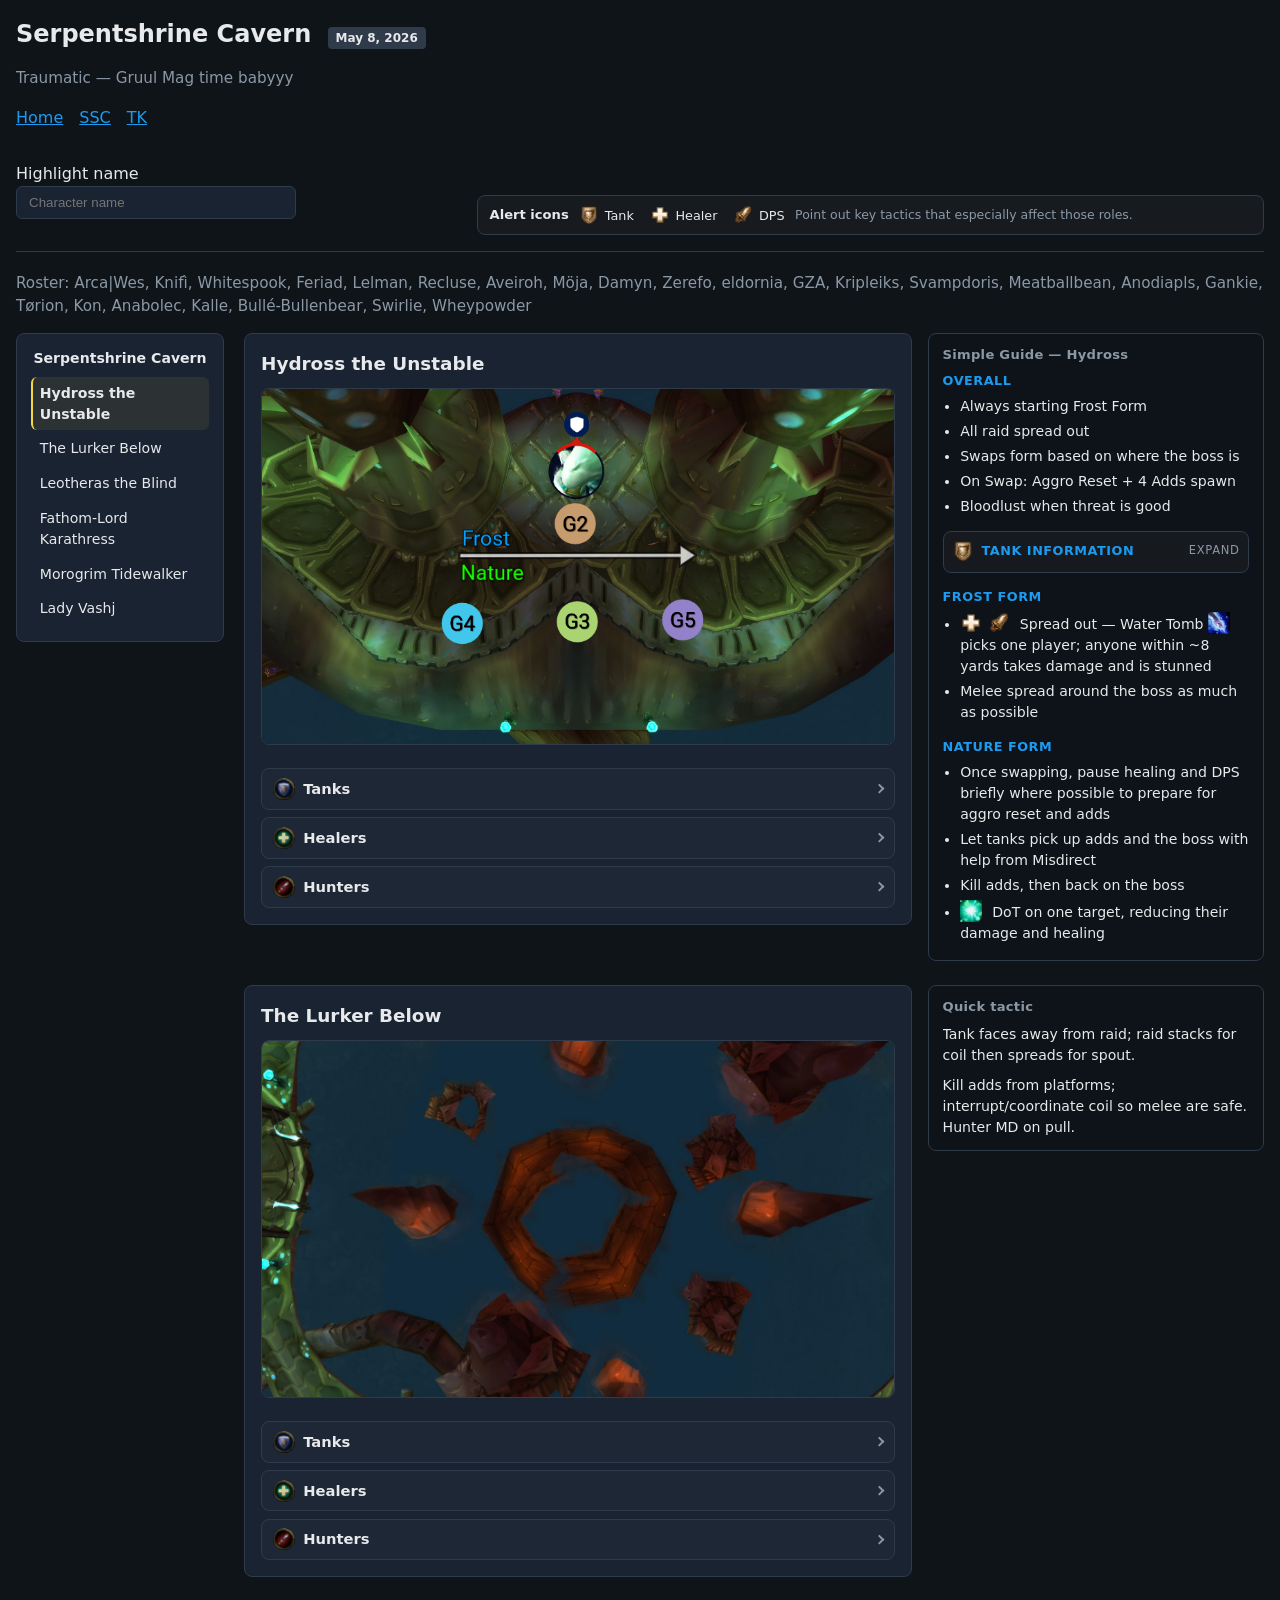
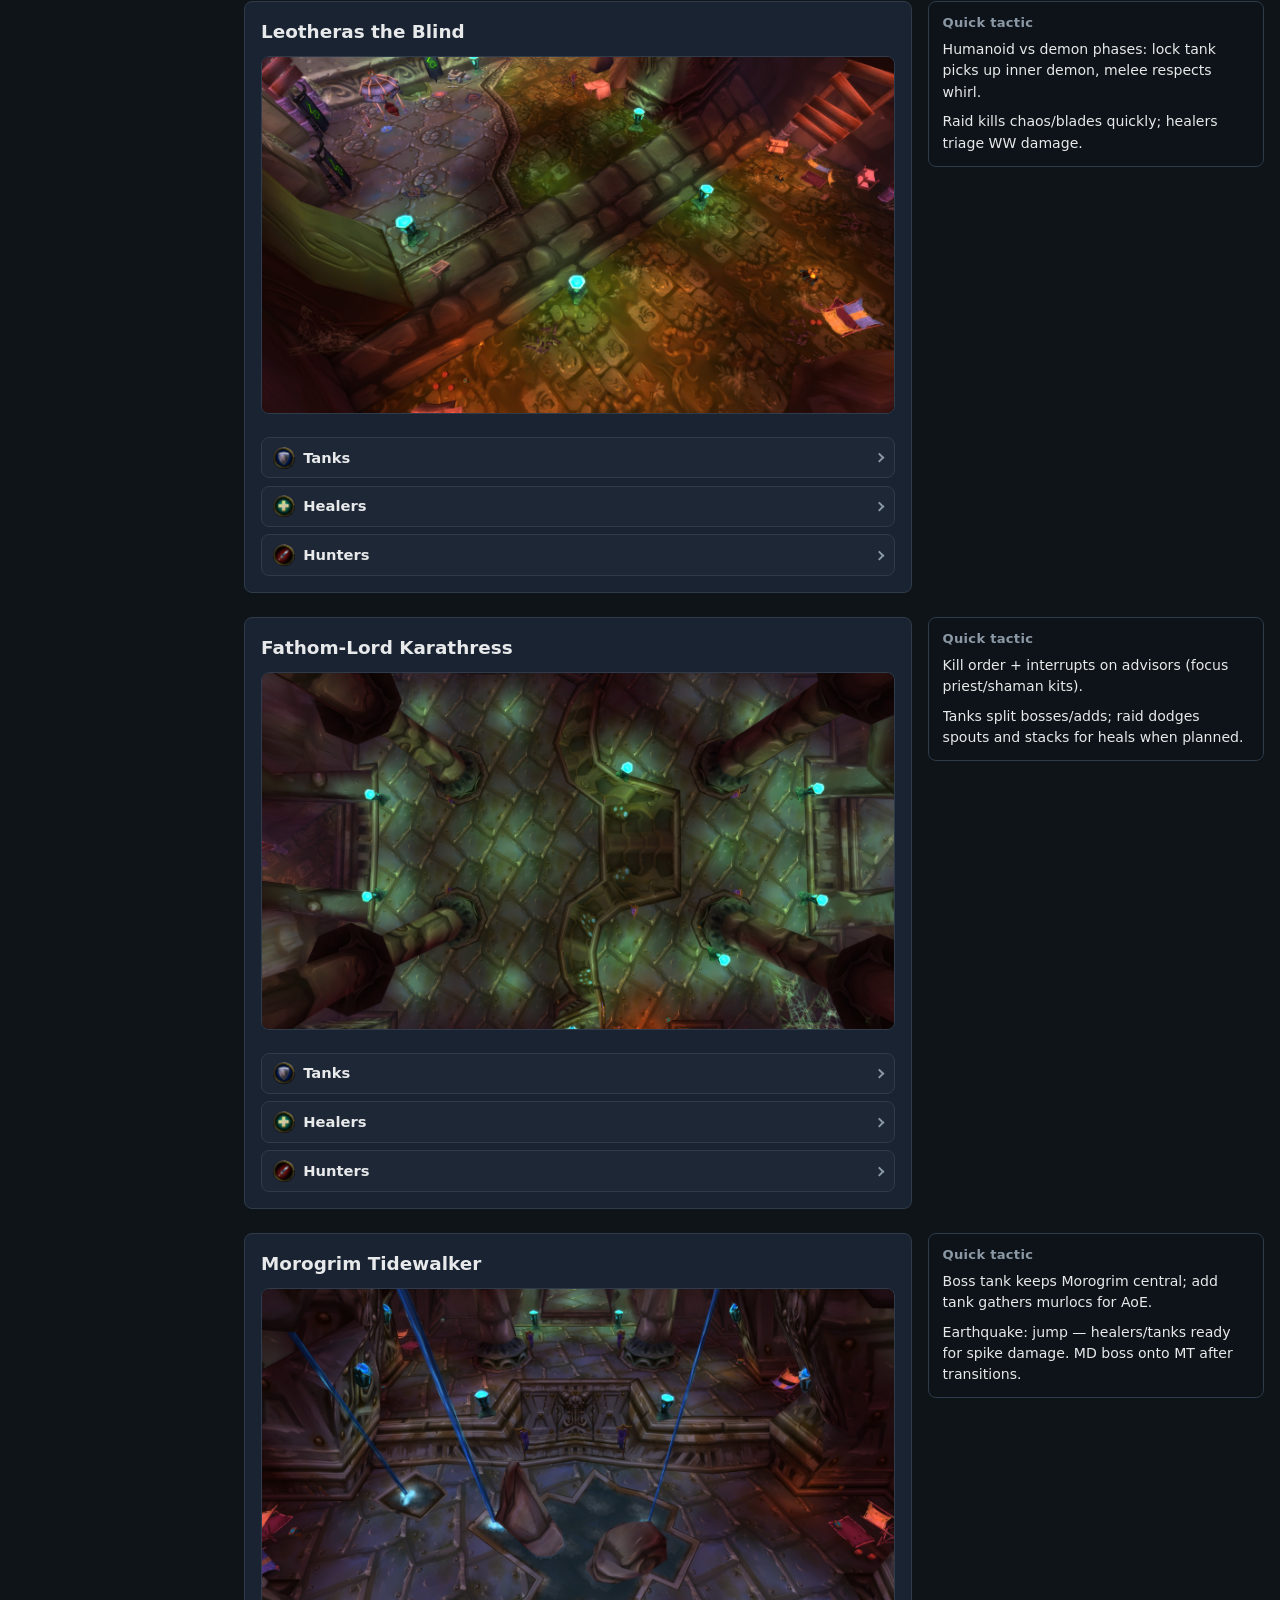
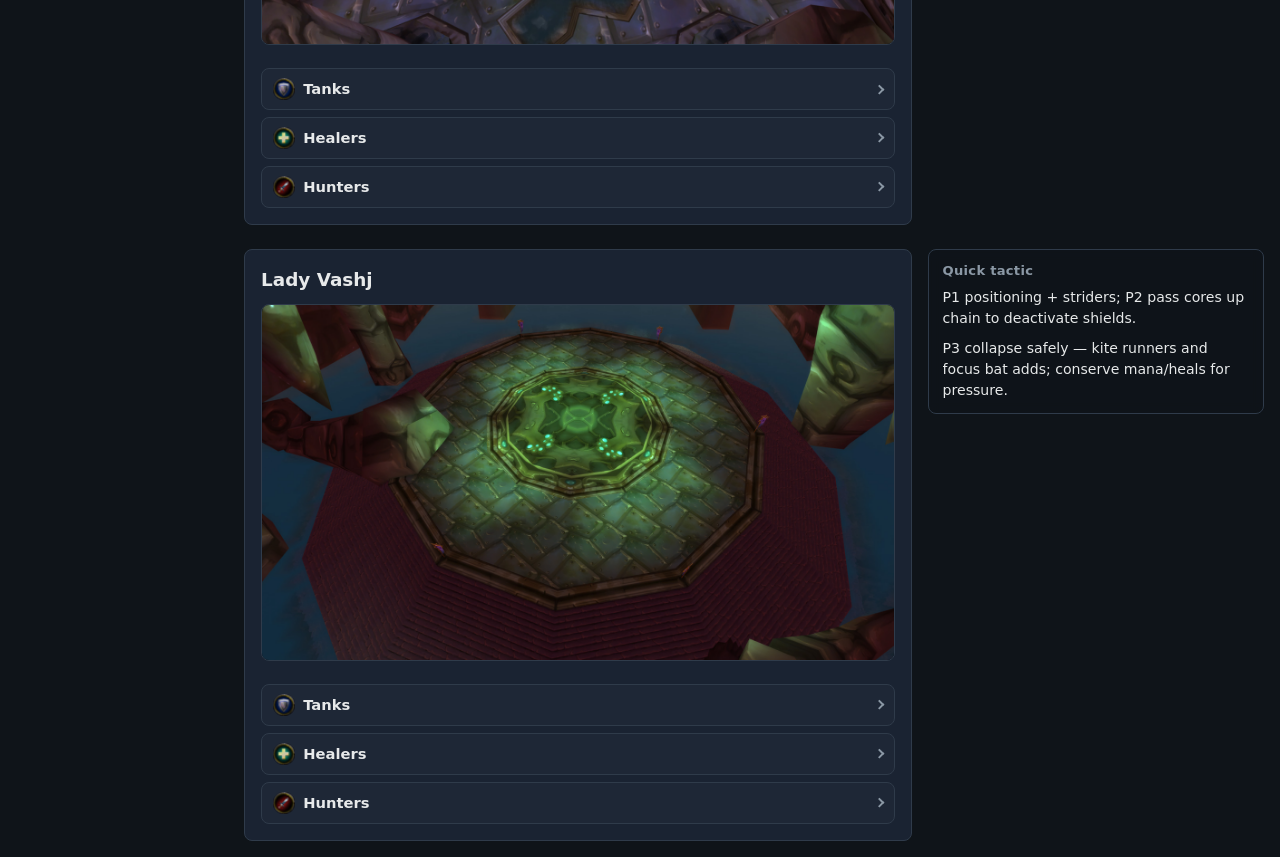
==== docs/ssc/index.html @ 7df608e3 "publish raid snapshot 2026-05-10" ====
<!DOCTYPE html>
<html lang="en">
<head>
  <meta charset="utf-8"/>
  <meta name="viewport" content="width=device-width, initial-scale=1"/>
  <title>Serpentshrine Cavern — Traumatic</title>
  <link rel="stylesheet" href="../assets/style.css"/>
</head>
<body>
  <header>
    <h1>Serpentshrine Cavern <span class="badge">May 8, 2026</span></h1>
    <p class="sub">Traumatic — Gruul Mag time babyyy</p>
    <nav>
      <a href="../index.html">Home</a>
      <a href="../ssc/">SSC</a>
      <a href="../tk/">TK</a>
    </nav>
    <div class="header-tools">
      <div class="find">
        <label for="find">Highlight name</label><br/>
        <input id="find" type="search" placeholder="Character name" autocomplete="off"/>
      </div>
      <div class="alert-key-inline"><div class="alert-key" role="note" aria-label="Alert icon legend"><span class="alert-key-title">Alert icons</span><span class="alert-key-items"><span class="alert-key-item"><img class="alert-key-ico" src="../assets/wow-icons/alert-tank.webp" alt="" width="20" height="20" loading="lazy"/><span class="alert-key-label">Tank</span></span><span class="alert-key-item"><img class="alert-key-ico" src="../assets/wow-icons/alert-healer.webp" alt="" width="20" height="20" loading="lazy"/><span class="alert-key-label">Healer</span></span><span class="alert-key-item"><img class="alert-key-ico" src="../assets/wow-icons/alert-dps.webp" alt="" width="20" height="20" loading="lazy"/><span class="alert-key-label">DPS</span></span></span><span class="alert-key-desc">Point out key tactics that especially affect those roles.</span></div></div>
    </div>
  </header>
  <p class="sub">Roster: Arca|Wes, Knifì, Whitespook, Feriad, Lelman, Recluse, Aveiroh, Möja, Damyn, Zerefo, eldornia, GZA, Kripleiks, Svampdoris, Meatballbean, Anodiapls, Gankie, Tørion, Kon, Anabolec, Kalle, Bullé-Bullenbear, Swirlie, Wheypowder</p>
  <div class="raid-shell">
    <nav class="toc" aria-label="Serpentshrine Cavern">
      <div class="toc-title">Serpentshrine Cavern</div>
      <ol><li><a href="#hydross">Hydross the Unstable</a></li><li><a href="#lurker">The Lurker Below</a></li><li><a href="#leotheras">Leotheras the Blind</a></li><li><a href="#fathom">Fathom-Lord Karathress</a></li><li><a href="#tidewalker">Morogrim Tidewalker</a></li><li><a href="#vashj">Lady Vashj</a></li></ol>
    </nav>
    <div class="boss-stack"><div class="boss-layout boss-anchor" id="hydross" tabindex="-1"><section class="boss boss-main" aria-labelledby="hydross-title"><h2 id="hydross-title">Hydross the Unstable</h2><div class="boss-img-wrap"><img class="boss-img" src="../assets/boss-images/ssc/hydross.png" alt="Hydross the Unstable map"/></div><div class="boss-assign"><details class="acc-item"><summary><span class="acc-ico"><img class="acc-role-img" src="../assets/wow-icons/Icon-class-role-tank-42x42.webp" alt="" width="22" height="22" loading="lazy"/></span><span class="acc-title">Tanks</span><span class="acc-chevron" aria-hidden="true"></span></summary><div class="acc-body"><table class="assign"><thead><tr><th>Role</th><th>Type</th><th>Assigned</th></tr></thead><tbody><tr data-name="Bullé-Bullenbear"><td>Main tank — Frost</td><td class="kind">tank</td><td>Bullé-Bullenbear</td></tr><tr data-name="Tørion"><td>Offtank — Nature</td><td class="kind">tank</td><td>Tørion</td></tr></tbody></table></div></details><details class="acc-item"><summary><span class="acc-ico"><img class="acc-role-img" src="../assets/wow-icons/Icon-class-role-healer-42x42.webp" alt="" width="22" height="22" loading="lazy"/></span><span class="acc-title">Healers</span><span class="acc-chevron" aria-hidden="true"></span></summary><div class="acc-body"><table class="assign"><thead><tr><th>Role</th><th>Type</th><th>Assigned</th></tr></thead><tbody><tr data-name="Svampdoris"><td>Raid heal 1</td><td class="kind">heal_raid</td><td>Svampdoris</td></tr><tr data-name="Whitespook"><td>Raid heal 2</td><td class="kind">heal_raid</td><td>Whitespook</td></tr><tr data-name="Knifì"><td>Tank heals — follow active tank (frost ↔ nature)</td><td class="kind">heal_tank</td><td>Knifì</td></tr></tbody></table></div></details><details class="acc-item"><summary><span class="acc-ico"><img class="acc-role-img" src="../assets/wow-icons/Icon-class-role-dealer-42x42.webp" alt="" width="22" height="22" loading="lazy"/></span><span class="acc-title">Hunters</span><span class="acc-chevron" aria-hidden="true"></span></summary><div class="acc-body"><table class="assign"><thead><tr><th>Role</th><th>Type</th><th>Assigned</th></tr></thead><tbody><tr data-name="Aveiroh"><td>Misdirect — Frost pull</td><td class="kind">misdirect</td><td>Aveiroh</td></tr><tr data-name="Wheypowder"><td>Misdirect — Nature transition</td><td class="kind">misdirect</td><td>Wheypowder</td></tr></tbody></table></div></details></div></section><aside class="tactic-card tactic-rail" aria-label="Simple Guide — Hydross"><h3 class="tactic-h">Simple Guide — Hydross</h3><div class="tactic-body"><div class="tactic-section"><h4 class="tactic-sub">Overall</h4><ul class="tactic-list"><li>Always starting Frost Form</li><li>All raid spread out</li><li>Swaps form based on where the boss is</li><li>On Swap: Aggro Reset + 4 Adds spawn</li><li>Bloodlust when threat is good</li></ul></div><details class="tactic-section tactic-details"><summary class="tactic-details-sum"><span class="tactic-details-sum-main"><img class="tactic-details-ico" src="../assets/wow-icons/alert-tank.webp" alt="" width="22" height="22" loading="lazy"/><span class="tactic-sub">Tank Information</span></span><span class="tactic-details-hint" aria-hidden="true">Expand</span></summary><div class="tactic-details-body"><ul class="tactic-list"><li>Each form puts a stacking debuff on you — <img class="tactic-inline-ico" src="../assets/wow-icons/Mark-of-Hydross.jpg" alt="" width="22" height="22" loading="lazy"/> Frost: Mark of Hydross, and <img class="tactic-inline-ico" src="../assets/wow-icons/Mark-of-Corruption.jpg" alt="" width="22" height="22" loading="lazy"/> Nature: Mark of Corruption</li><li>It stacks 5 times for 10%, 25%, 50%, 100% and 250% more damage taken from that element while you're attuned to it</li><li>Move the boss when damage is too high to force the swap</li></ul></div></details><div class="tactic-section"><h4 class="tactic-sub">Frost Form</h4><ul class="tactic-list"><li><img class="tactic-inline-ico" src="../assets/wow-icons/alert-healer.webp" alt="" width="22" height="22" loading="lazy"/><img class="tactic-inline-ico" src="../assets/wow-icons/alert-dps.webp" alt="" width="22" height="22" loading="lazy"/> Spread out — Water Tomb <img class="tactic-inline-ico" src="../assets/wow-icons/Water-Tomb.jpg" alt="" width="22" height="22" loading="lazy"/> picks one player; anyone within ~8 yards takes damage and is stunned</li><li>Melee spread around the boss as much as possible</li></ul></div><div class="tactic-section"><h4 class="tactic-sub">Nature Form</h4><ul class="tactic-list"><li>Once swapping, pause healing and DPS briefly where possible to prepare for aggro reset and adds</li><li>Let tanks pick up adds and the boss with help from Misdirect</li><li>Kill adds, then back on the boss</li><li><img class="tactic-inline-ico" src="../assets/wow-icons/Vile-Sludge.jpg" alt="" width="22" height="22" loading="lazy"/> DoT on one target, reducing their damage and healing</li></ul></div></div></aside></div><div class="boss-layout boss-anchor" id="lurker" tabindex="-1"><section class="boss boss-main" aria-labelledby="lurker-title"><h2 id="lurker-title">The Lurker Below</h2><div class="boss-img-wrap"><img class="boss-img" src="../assets/boss-images/ssc/lurker.png" alt="The Lurker Below map"/></div><div class="boss-assign"><details class="acc-item"><summary><span class="acc-ico"><img class="acc-role-img" src="../assets/wow-icons/Icon-class-role-tank-42x42.webp" alt="" width="22" height="22" loading="lazy"/></span><span class="acc-title">Tanks</span><span class="acc-chevron" aria-hidden="true"></span></summary><div class="acc-body"><table class="assign"><thead><tr><th>Role</th><th>Type</th><th>Assigned</th></tr></thead><tbody><tr data-name="Meatballbean"><td>Main tank — Lurker</td><td class="kind">tank</td><td>Meatballbean</td></tr></tbody></table></div></details><details class="acc-item"><summary><span class="acc-ico"><img class="acc-role-img" src="../assets/wow-icons/Icon-class-role-healer-42x42.webp" alt="" width="22" height="22" loading="lazy"/></span><span class="acc-title">Healers</span><span class="acc-chevron" aria-hidden="true"></span></summary><div class="acc-body"><table class="assign"><thead><tr><th>Role</th><th>Type</th><th>Assigned</th></tr></thead><tbody><tr data-name="Svampdoris"><td>Raid heal 1</td><td class="kind">heal_raid</td><td>Svampdoris</td></tr><tr data-name="Whitespook"><td>Raid heal 2</td><td class="kind">heal_raid</td><td>Whitespook</td></tr><tr data-name="Knifì"><td>Tank heal</td><td class="kind">heal_tank</td><td>Knifì</td></tr></tbody></table></div></details><details class="acc-item"><summary><span class="acc-ico"><img class="acc-role-img" src="../assets/wow-icons/Icon-class-role-dealer-42x42.webp" alt="" width="22" height="22" loading="lazy"/></span><span class="acc-title">Hunters</span><span class="acc-chevron" aria-hidden="true"></span></summary><div class="acc-body"><table class="assign"><thead><tr><th>Role</th><th>Type</th><th>Assigned</th></tr></thead><tbody><tr data-name="Aveiroh"><td>Misdirect to MT (pull)</td><td class="kind">misdirect</td><td>Aveiroh</td></tr></tbody></table></div></details></div></section><aside class="tactic-card tactic-rail" aria-label="Tactics"><h3 class="tactic-h">Quick tactic</h3><div class="tactic-body"><p>Tank faces away from raid; raid stacks for coil then spreads for spout.</p><p>Kill adds from platforms; interrupt/coordinate coil so melee are safe. Hunter MD on pull.</p></div></aside></div><div class="boss-layout boss-anchor" id="leotheras" tabindex="-1"><section class="boss boss-main" aria-labelledby="leotheras-title"><h2 id="leotheras-title">Leotheras the Blind</h2><div class="boss-img-wrap"><img class="boss-img" src="../assets/boss-images/ssc/leotheras.png" alt="Leotheras the Blind map"/></div><div class="boss-assign"><details class="acc-item"><summary><span class="acc-ico"><img class="acc-role-img" src="../assets/wow-icons/Icon-class-role-tank-42x42.webp" alt="" width="22" height="22" loading="lazy"/></span><span class="acc-title">Tanks</span><span class="acc-chevron" aria-hidden="true"></span></summary><div class="acc-body"><table class="assign"><thead><tr><th>Role</th><th>Type</th><th>Assigned</th></tr></thead><tbody><tr data-name="Tørion"><td>Humanoid tank</td><td class="kind">tank</td><td>Tørion</td></tr><tr data-name="Bullé-Bullenbear"><td>Demon / lock tank</td><td class="kind">tank</td><td>Bullé-Bullenbear</td></tr></tbody></table></div></details><details class="acc-item"><summary><span class="acc-ico"><img class="acc-role-img" src="../assets/wow-icons/Icon-class-role-healer-42x42.webp" alt="" width="22" height="22" loading="lazy"/></span><span class="acc-title">Healers</span><span class="acc-chevron" aria-hidden="true"></span></summary><div class="acc-body"><table class="assign"><thead><tr><th>Role</th><th>Type</th><th>Assigned</th></tr></thead><tbody><tr data-name="Svampdoris"><td>Raid heal 1</td><td class="kind">heal_raid</td><td>Svampdoris</td></tr><tr data-name="Whitespook"><td>Raid heal 2</td><td class="kind">heal_raid</td><td>Whitespook</td></tr><tr data-name="Möja"><td>Tank heal — humanoid</td><td class="kind">heal_tank</td><td>Möja</td></tr><tr data-name="Kon"><td>Tank heal — demon</td><td class="kind">heal_tank</td><td>Kon</td></tr></tbody></table></div></details><details class="acc-item"><summary><span class="acc-ico"><img class="acc-role-img" src="../assets/wow-icons/Icon-class-role-dealer-42x42.webp" alt="" width="22" height="22" loading="lazy"/></span><span class="acc-title">Hunters</span><span class="acc-chevron" aria-hidden="true"></span></summary><div class="acc-body"><table class="assign"><thead><tr><th>Role</th><th>Type</th><th>Assigned</th></tr></thead><tbody><tr data-name="Aveiroh"><td>Misdirect</td><td class="kind">misdirect</td><td>Aveiroh</td></tr></tbody></table></div></details></div></section><aside class="tactic-card tactic-rail" aria-label="Tactics"><h3 class="tactic-h">Quick tactic</h3><div class="tactic-body"><p>Humanoid vs demon phases: lock tank picks up inner demon, melee respects whirl.</p><p>Raid kills chaos/blades quickly; healers triage WW damage.</p></div></aside></div><div class="boss-layout boss-anchor" id="fathom" tabindex="-1"><section class="boss boss-main" aria-labelledby="fathom-title"><h2 id="fathom-title">Fathom-Lord Karathress</h2><div class="boss-img-wrap"><img class="boss-img" src="../assets/boss-images/ssc/fathom.png" alt="Fathom-Lord Karathress map"/></div><div class="boss-assign"><details class="acc-item"><summary><span class="acc-ico"><img class="acc-role-img" src="../assets/wow-icons/Icon-class-role-tank-42x42.webp" alt="" width="22" height="22" loading="lazy"/></span><span class="acc-title">Tanks</span><span class="acc-chevron" aria-hidden="true"></span></summary><div class="acc-body"><table class="assign"><thead><tr><th>Role</th><th>Type</th><th>Assigned</th></tr></thead><tbody><tr data-name="Bullé-Bullenbear"><td>Tank — Karathress</td><td class="kind">tank</td><td>Bullé-Bullenbear</td></tr><tr data-name="Tørion"><td>Tank — Sharkiss</td><td class="kind">tank</td><td>Tørion</td></tr><tr data-name="Tørion"><td>Tank — Tidalvess / Caribdis</td><td class="kind">tank</td><td>Tørion</td></tr></tbody></table></div></details><details class="acc-item"><summary><span class="acc-ico"><img class="acc-role-img" src="../assets/wow-icons/Icon-class-role-healer-42x42.webp" alt="" width="22" height="22" loading="lazy"/></span><span class="acc-title">Healers</span><span class="acc-chevron" aria-hidden="true"></span></summary><div class="acc-body"><table class="assign"><thead><tr><th>Role</th><th>Type</th><th>Assigned</th></tr></thead><tbody><tr data-name="Svampdoris"><td>Raid heal 1</td><td class="kind">heal_raid</td><td>Svampdoris</td></tr><tr data-name="Whitespook"><td>Raid heal 2</td><td class="kind">heal_raid</td><td>Whitespook</td></tr><tr data-name="Svampdoris"><td>Tank heal team</td><td class="kind">heal_tank</td><td>Svampdoris</td></tr></tbody></table></div></details><details class="acc-item"><summary><span class="acc-ico"><img class="acc-role-img" src="../assets/wow-icons/Icon-class-role-dealer-42x42.webp" alt="" width="22" height="22" loading="lazy"/></span><span class="acc-title">Hunters</span><span class="acc-chevron" aria-hidden="true"></span></summary><div class="acc-body"><table class="assign"><thead><tr><th>Role</th><th>Type</th><th>Assigned</th></tr></thead><tbody><tr data-name="Aveiroh"><td>Misdirect (opening)</td><td class="kind">misdirect</td><td>Aveiroh</td></tr></tbody></table></div></details></div></section><aside class="tactic-card tactic-rail" aria-label="Tactics"><h3 class="tactic-h">Quick tactic</h3><div class="tactic-body"><p>Kill order + interrupts on advisors (focus priest/shaman kits).</p><p>Tanks split bosses/adds; raid dodges spouts and stacks for heals when planned.</p></div></aside></div><div class="boss-layout boss-anchor" id="tidewalker" tabindex="-1"><section class="boss boss-main" aria-labelledby="tidewalker-title"><h2 id="tidewalker-title">Morogrim Tidewalker</h2><div class="boss-img-wrap"><img class="boss-img" src="../assets/boss-images/ssc/tidewalker.png" alt="Morogrim Tidewalker map"/></div><div class="boss-assign"><details class="acc-item"><summary><span class="acc-ico"><img class="acc-role-img" src="../assets/wow-icons/Icon-class-role-tank-42x42.webp" alt="" width="22" height="22" loading="lazy"/></span><span class="acc-title">Tanks</span><span class="acc-chevron" aria-hidden="true"></span></summary><div class="acc-body"><table class="assign"><thead><tr><th>Role</th><th>Type</th><th>Assigned</th></tr></thead><tbody><tr data-name="Bullé-Bullenbear"><td>Main tank — boss</td><td class="kind">tank</td><td>Bullé-Bullenbear</td></tr><tr data-name="Tørion"><td>Murloc / add tank</td><td class="kind">tank</td><td>Tørion</td></tr></tbody></table></div></details><details class="acc-item"><summary><span class="acc-ico"><img class="acc-role-img" src="../assets/wow-icons/Icon-class-role-healer-42x42.webp" alt="" width="22" height="22" loading="lazy"/></span><span class="acc-title">Healers</span><span class="acc-chevron" aria-hidden="true"></span></summary><div class="acc-body"><table class="assign"><thead><tr><th>Role</th><th>Type</th><th>Assigned</th></tr></thead><tbody><tr data-name="Svampdoris"><td>Raid heal 1</td><td class="kind">heal_raid</td><td>Svampdoris</td></tr><tr data-name="Whitespook"><td>Raid heal 2</td><td class="kind">heal_raid</td><td>Whitespook</td></tr><tr data-name="Möja"><td>Tank heal — MT</td><td class="kind">heal_tank</td><td>Möja</td></tr><tr data-name="Kon"><td>Tank heal — OT</td><td class="kind">heal_tank</td><td>Kon</td></tr></tbody></table></div></details><details class="acc-item"><summary><span class="acc-ico"><img class="acc-role-img" src="../assets/wow-icons/Icon-class-role-dealer-42x42.webp" alt="" width="22" height="22" loading="lazy"/></span><span class="acc-title">Hunters</span><span class="acc-chevron" aria-hidden="true"></span></summary><div class="acc-body"><table class="assign"><thead><tr><th>Role</th><th>Type</th><th>Assigned</th></tr></thead><tbody><tr data-name="Aveiroh"><td>Misdirect to MT</td><td class="kind">misdirect</td><td>Aveiroh</td></tr></tbody></table></div></details></div></section><aside class="tactic-card tactic-rail" aria-label="Tactics"><h3 class="tactic-h">Quick tactic</h3><div class="tactic-body"><p>Boss tank keeps Morogrim central; add tank gathers murlocs for AoE.</p><p>Earthquake: jump — healers/tanks ready for spike damage. MD boss onto MT after transitions.</p></div></aside></div><div class="boss-layout boss-anchor" id="vashj" tabindex="-1"><section class="boss boss-main" aria-labelledby="vashj-title"><h2 id="vashj-title">Lady Vashj</h2><div class="boss-img-wrap"><img class="boss-img" src="../assets/boss-images/ssc/vashj.png" alt="Lady Vashj map"/></div><div class="boss-assign"><details class="acc-item"><summary><span class="acc-ico"><img class="acc-role-img" src="../assets/wow-icons/Icon-class-role-tank-42x42.webp" alt="" width="22" height="22" loading="lazy"/></span><span class="acc-title">Tanks</span><span class="acc-chevron" aria-hidden="true"></span></summary><div class="acc-body"><table class="assign"><thead><tr><th>Role</th><th>Type</th><th>Assigned</th></tr></thead><tbody><tr data-name="Bullé-Bullenbear"><td>Main tank — P1/P3</td><td class="kind">tank</td><td>Bullé-Bullenbear</td></tr><tr data-name="Kalle"><td>Strider / add tank</td><td class="kind">tank</td><td>Kalle</td></tr></tbody></table></div></details><details class="acc-item"><summary><span class="acc-ico"><img class="acc-role-img" src="../assets/wow-icons/Icon-class-role-healer-42x42.webp" alt="" width="22" height="22" loading="lazy"/></span><span class="acc-title">Healers</span><span class="acc-chevron" aria-hidden="true"></span></summary><div class="acc-body"><table class="assign"><thead><tr><th>Role</th><th>Type</th><th>Assigned</th></tr></thead><tbody><tr data-name="Svampdoris"><td>Raid heal 1</td><td class="kind">heal_raid</td><td>Svampdoris</td></tr><tr data-name="Whitespook"><td>Raid heal 2</td><td class="kind">heal_raid</td><td>Whitespook</td></tr><tr data-name="Möja"><td>Raid heal 3</td><td class="kind">heal_raid</td><td>Möja</td></tr><tr data-name="Kon"><td>Tank heal — MT</td><td class="kind">heal_tank</td><td>Kon</td></tr><tr data-name="Kalle"><td>Tank heal — adds</td><td class="kind">heal_tank</td><td>Kalle</td></tr></tbody></table></div></details><details class="acc-item"><summary><span class="acc-ico"><img class="acc-role-img" src="../assets/wow-icons/Icon-class-role-dealer-42x42.webp" alt="" width="22" height="22" loading="lazy"/></span><span class="acc-title">Hunters</span><span class="acc-chevron" aria-hidden="true"></span></summary><div class="acc-body"><table class="assign"><thead><tr><th>Role</th><th>Type</th><th>Assigned</th></tr></thead><tbody><tr data-name="Aveiroh"><td>Misdirect — core / adds</td><td class="kind">misdirect</td><td>Aveiroh</td></tr></tbody></table></div></details></div></section><aside class="tactic-card tactic-rail" aria-label="Tactics"><h3 class="tactic-h">Quick tactic</h3><div class="tactic-body"><p>P1 positioning + striders; P2 pass cores up chain to deactivate shields.</p><p>P3 collapse safely — kite runners and focus bat adds; conserve mana/heals for pressure.</p></div></aside></div></div>
  </div>
  <script>
(function(){
  var input = document.getElementById('find');
  if (!input) return;
  function run() {
    var q = (input.value || '').trim().toLowerCase();
    document.querySelectorAll('tr[data-name]').forEach(function(tr) {
      var n = (tr.getAttribute('data-name') || '').toLowerCase();
      tr.classList.toggle('hl', q.length > 0 && n.indexOf(q) !== -1);
    });
  }
  input.addEventListener('input', run);
})();
</script>
  <script>
(function(){
  var sections = document.querySelectorAll('.boss-anchor');
  var links = document.querySelectorAll('.toc a[href^="#"]');
  if (!sections.length || !links.length) return;
  function setActive(id) {
    links.forEach(function(a) {
      a.classList.toggle('active', a.getAttribute('href') === '#' + id);
    });
  }
  var obs = new IntersectionObserver(function(entries) {
    entries.forEach(function(entry) {
      if (entry.isIntersecting) setActive(entry.target.id);
    });
  }, { rootMargin: '-42% 0px -42% 0px', threshold: 0 });
  sections.forEach(function(sec) { obs.observe(sec); });
  var first = sections[0];
  if (first && first.id) setActive(first.id);
})();
</script>
</body>
</html>
---- docs/assets/style.css ----
:root {
  --bg: #0f1419;
  --card: #1a2332;
  --text: #e7e9ea;
  --muted: #8b98a5;
  --accent: #1d9bf0;
  --border: #2f3b4a;
  --hl: #f5d742;
}
* { box-sizing: border-box; }

@media (prefers-reduced-motion: no-preference) {
  html {
    scroll-behavior: smooth;
  }
}

body {
  margin: 0;
  font-family: system-ui, -apple-system, Segoe UI, Roboto, sans-serif;
  background: var(--bg);
  color: var(--text);
  line-height: 1.5;
  padding: 1rem;
  max-width: 1360px;
  margin-inline: auto;
}

a { color: var(--accent); }

header {
  border-bottom: 1px solid var(--border);
  padding-bottom: 1rem;
  margin-bottom: 1.25rem;
}

h1 { font-size: 1.5rem; margin: 0 0 0.25rem; }

.sub { color: var(--muted); font-size: 0.95rem; }

nav { margin: 1rem 0; display: flex; gap: 1rem; flex-wrap: wrap; }

.alert-key {
  margin: 0.85rem 0 0;
  padding: 0.55rem 0.7rem;
  border: 1px solid var(--border);
  border-radius: 8px;
  background: rgba(255, 255, 255, 0.03);
  font-size: 0.82rem;
  color: var(--muted);
  display: flex;
  flex-wrap: wrap;
  align-items: center;
  gap: 0.45rem 0.85rem;
}

.alert-key-title {
  font-weight: 600;
  color: var(--text);
}

.alert-key-items {
  display: inline-flex;
  flex-wrap: wrap;
  align-items: center;
  gap: 0.65rem 1rem;
}

.alert-key-item {
  display: inline-flex;
  align-items: center;
  gap: 0.35rem;
}

.alert-key-ico {
  width: 20px;
  height: 20px;
  flex-shrink: 0;
  object-fit: contain;
  vertical-align: middle;
}

.alert-key-label {
  font-size: 0.8rem;
  color: var(--text);
}

.alert-key-desc {
  flex: 1 1 12rem;
  min-width: min(100%, 14rem);
  font-size: 0.78rem;
  color: var(--muted);
  line-height: 1.35;
}

.header-tools {
  display: flex;
  flex-wrap: wrap;
  align-items: flex-end;
  gap: 0.75rem 1.25rem;
  margin-top: 0.75rem;
}

.header-tools .find {
  flex: 1 1 14rem;
  min-width: min(100%, 11rem);
}

.header-tools .alert-key-inline {
  flex: 2 1 22rem;
  min-width: 0;
}

.header-tools .alert-key-inline .alert-key {
  margin: 0;
  flex-wrap: nowrap;
  align-items: center;
  gap: 0.35rem 0.65rem;
}

.header-tools .alert-key-desc {
  flex: 1 1 10rem;
  min-width: 0;
}

@media (max-width: 720px) {
  .header-tools .alert-key-inline .alert-key {
    flex-wrap: wrap;
  }
}

.raid-shell {
  display: grid;
  grid-template-columns: minmax(10rem, 13rem) minmax(0, 1fr);
  gap: 1.25rem;
  align-items: start;
}

@media (max-width: 880px) {
  .raid-shell {
    grid-template-columns: 1fr;
  }
  .toc {
    position: static;
    max-height: none;
  }
}

.toc {
  position: sticky;
  top: 0.75rem;
  align-self: start;
  margin: 0;
  display: block;
  border: 1px solid var(--border);
  border-radius: 8px;
  padding: 1rem 0.85rem 0.85rem;
  background: var(--card);
  font-size: 0.88rem;
  max-height: calc(100vh - 2rem);
  overflow: auto;
}

.toc-title {
  font-size: 0.88rem;
  font-weight: 600;
  text-align: center;
  text-transform: none;
  letter-spacing: normal;
  color: var(--text);
  line-height: 1.25;
  margin: 0 0 0.6rem;
}

.toc ol {
  list-style: none;
  padding: 0;
  margin: 0;
}

.toc li { margin: 0; }

.toc a {
  display: block;
  padding: 0.35rem 0.45rem;
  margin-bottom: 0.15rem;
  text-decoration: none;
  border-radius: 6px;
  color: var(--text);
  border-left: 2px solid transparent;
}

.toc a:hover {
  background: rgba(255, 255, 255, 0.06);
}

.toc a.active {
  border-left-color: var(--hl);
  background: rgba(245, 215, 66, 0.08);
  font-weight: 600;
}

.boss-stack {
  display: flex;
  flex-direction: column;
  gap: 1.5rem;
  margin-top: 0;
  padding-top: 0;
}

/* Outer row: bordered boss card (map + assignments) | tactic rail outside the card */
.boss-layout {
  display: grid;
  grid-template-columns: minmax(0, 1fr) minmax(13.5rem, 21rem);
  gap: 1rem;
  align-items: start;
  scroll-margin-top: 5rem;
}

@media (max-width: 900px) {
  .boss-layout {
    grid-template-columns: 1fr;
  }
}

.boss-layout:focus-visible {
  outline: none;
}

.boss-layout:focus-visible .boss-main {
  outline: 2px solid var(--accent);
  outline-offset: 2px;
}

.boss {
  background: var(--card);
  border: 1px solid var(--border);
  border-radius: 8px;
  padding: 1rem;
}

.boss-main {
  min-width: 0;
}

.boss h2 {
  margin: 0 0 0.65rem;
  font-size: 1.15rem;
}

.boss-img-wrap {
  margin-bottom: 1rem;
}

.boss-img {
  width: 100%;
  max-height: 480px;
  object-fit: contain;
  border: 1px solid var(--border);
  border-radius: 8px;
  background: #0b1018;
}

.boss-assign {
  min-width: 0;
}

.tactic-card {
  display: flex;
  flex-direction: column;
  border: 1px solid var(--border);
  border-radius: 8px;
  padding: 0.75rem 0.85rem;
  background: rgba(15, 20, 25, 0.92);
  backdrop-filter: blur(6px);
  font-size: 0.88rem;
}

.tactic-rail {
  position: sticky;
  top: 0.75rem;
  align-self: start;
  max-height: calc(100vh - 1.5rem);
  overflow-y: auto;
}

.tactic-h {
  margin: 0 0 0.5rem;
  font-size: 0.82rem;
  font-weight: 600;
  text-transform: none;
  letter-spacing: 0.02em;
  color: var(--muted);
  line-height: 1.3;
}

.tactic-section {
  margin-bottom: 0.85rem;
}

.tactic-section:last-child {
  margin-bottom: 0;
}

details.tactic-details {
  border: 1px solid var(--border);
  border-radius: 8px;
  padding: 0.35rem 0.55rem 0.5rem;
  background: rgba(255, 255, 255, 0.03);
}

details.tactic-details summary.tactic-details-sum {
  cursor: pointer;
  list-style: none;
  display: flex;
  align-items: center;
  justify-content: space-between;
  gap: 0.5rem;
  padding: 0.15rem 0;
}

details.tactic-details .tactic-details-sum-main {
  display: flex;
  align-items: center;
  gap: 0.45rem;
  min-width: 0;
}

details.tactic-details .tactic-details-ico {
  flex-shrink: 0;
  width: 22px;
  height: 22px;
  object-fit: contain;
  vertical-align: middle;
}

details.tactic-details summary.tactic-details-sum::-webkit-details-marker {
  display: none;
}

details.tactic-details summary .tactic-sub {
  margin: 0;
}

details.tactic-details .tactic-details-hint {
  font-size: 0.72rem;
  font-weight: 500;
  text-transform: uppercase;
  letter-spacing: 0.06em;
  color: var(--muted);
  flex-shrink: 0;
}

details.tactic-details .tactic-details-body {
  margin-top: 0.45rem;
  padding-top: 0.35rem;
  border-top: 1px solid rgba(255, 255, 255, 0.06);
}

details.tactic-details[open] summary .tactic-details-hint {
  visibility: hidden;
  width: 0;
  overflow: hidden;
}

.tactic-sub {
  margin: 0 0 0.35rem;
  font-size: 0.8rem;
  text-transform: uppercase;
  letter-spacing: 0.04em;
  color: var(--accent);
  font-weight: 600;
}

.tactic-body {
  flex: 1;
  overflow: auto;
}

.tactic-body p {
  margin: 0 0 0.55rem;
}

.tactic-body p:last-child {
  margin-bottom: 0;
}

.tactic-list {
  margin: 0;
  padding-left: 1.1rem;
}

.tactic-list li { margin: 0.25rem 0; }

.tactic-muted {
  color: var(--muted);
  font-size: 0.86rem;
  margin: 0;
}

.tactic-code {
  font-size: 0.82em;
  background: rgba(255, 255, 255, 0.06);
  padding: 0.1rem 0.25rem;
  border-radius: 4px;
}

details.acc-item {
  border: 1px solid var(--border);
  border-radius: 8px;
  margin-bottom: 0.45rem;
  background: rgba(255, 255, 255, 0.02);
}

details.acc-item:last-child {
  margin-bottom: 0;
}

details.acc-item summary {
  cursor: pointer;
  padding: 0.55rem 0.7rem;
  font-weight: 600;
  font-size: 0.92rem;
  list-style: none;
  display: flex;
  align-items: center;
  gap: 0.5rem;
}

details.acc-item summary::-webkit-details-marker {
  display: none;
}

.acc-title {
  flex: 1;
  min-width: 0;
}

.acc-chevron {
  margin-left: auto;
  width: 0.45rem;
  height: 0.45rem;
  border-right: 2px solid var(--muted);
  border-bottom: 2px solid var(--muted);
  transform: rotate(-45deg);
  transition: transform 0.15s ease;
  flex-shrink: 0;
}

details.acc-item[open] .acc-chevron {
  transform: rotate(45deg);
}

.acc-ico {
  display: inline-flex;
  width: 22px;
  height: 22px;
  flex-shrink: 0;
  align-items: center;
  justify-content: center;
}

.acc-ico--empty {
  width: 22px;
  height: 22px;
}

.acc-svg {
  width: 22px;
  height: 22px;
  display: block;
}

.acc-role-img {
  width: 22px;
  height: 22px;
  display: block;
  object-fit: contain;
}

.tactic-inline-ico {
  width: 22px;
  height: 22px;
  vertical-align: -0.35em;
  margin-right: 0.35rem;
  object-fit: contain;
  display: inline-block;
}

.acc-body {
  padding: 0 0.65rem 0.65rem;
}

table.assign {
  width: 100%;
  border-collapse: collapse;
  font-size: 0.88rem;
}

table.assign th,
table.assign td {
  text-align: left;
  padding: 0.35rem 0.45rem;
  border-bottom: 1px solid var(--border);
}

table.assign th {
  color: var(--muted);
  font-weight: 600;
}

.kind { color: var(--muted); font-size: 0.8rem; }

.find { margin: 1rem 0; }

.find input {
  width: 100%;
  max-width: 280px;
  padding: 0.5rem 0.75rem;
  border-radius: 6px;
  border: 1px solid var(--border);
  background: var(--card);
  color: var(--text);
}

tr.hl td:last-child {
  background: rgba(245, 215, 66, 0.15);
  outline: 1px solid var(--hl);
}

.badge {
  display: inline-block;
  padding: 0.15rem 0.5rem;
  border-radius: 4px;
  background: var(--border);
  font-size: 0.75rem;
  margin-left: 0.5rem;
}

ul.arch { list-style: none; padding: 0; }

ul.arch li { margin: 0.35rem 0; }
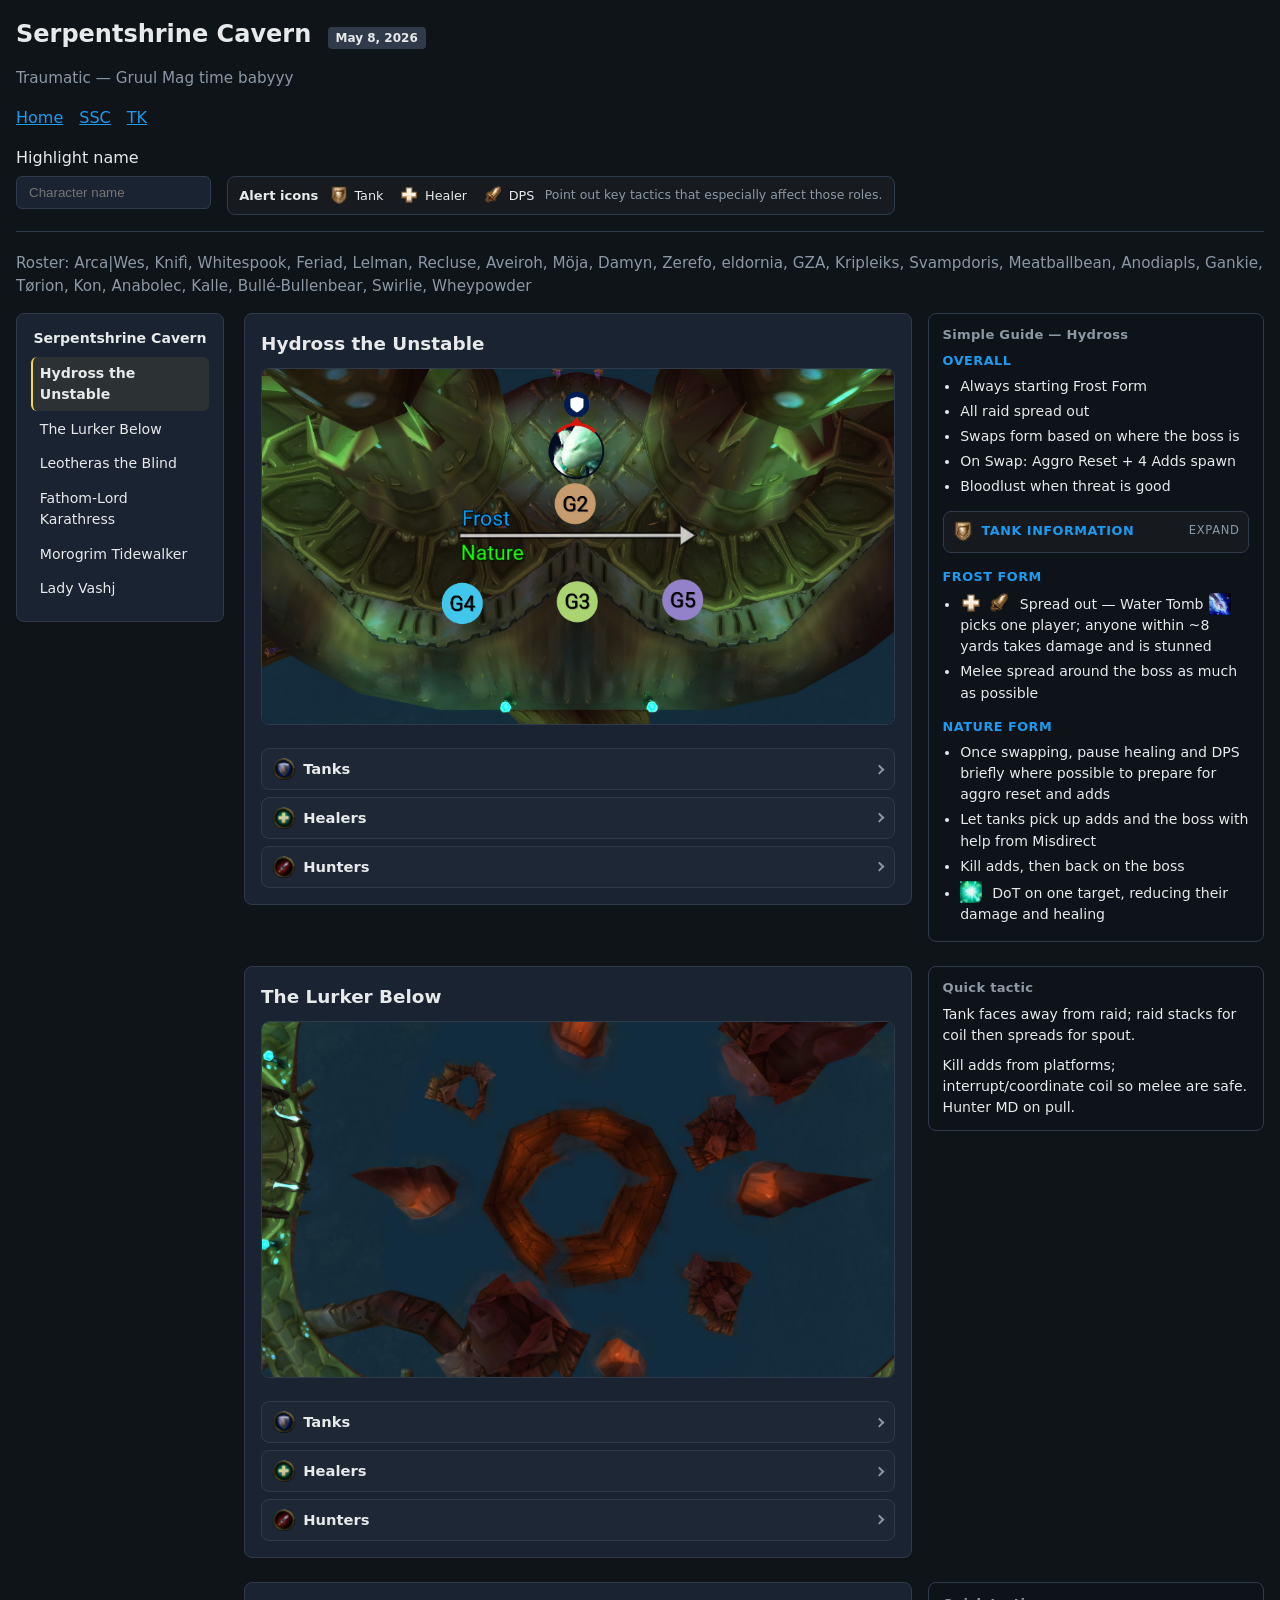
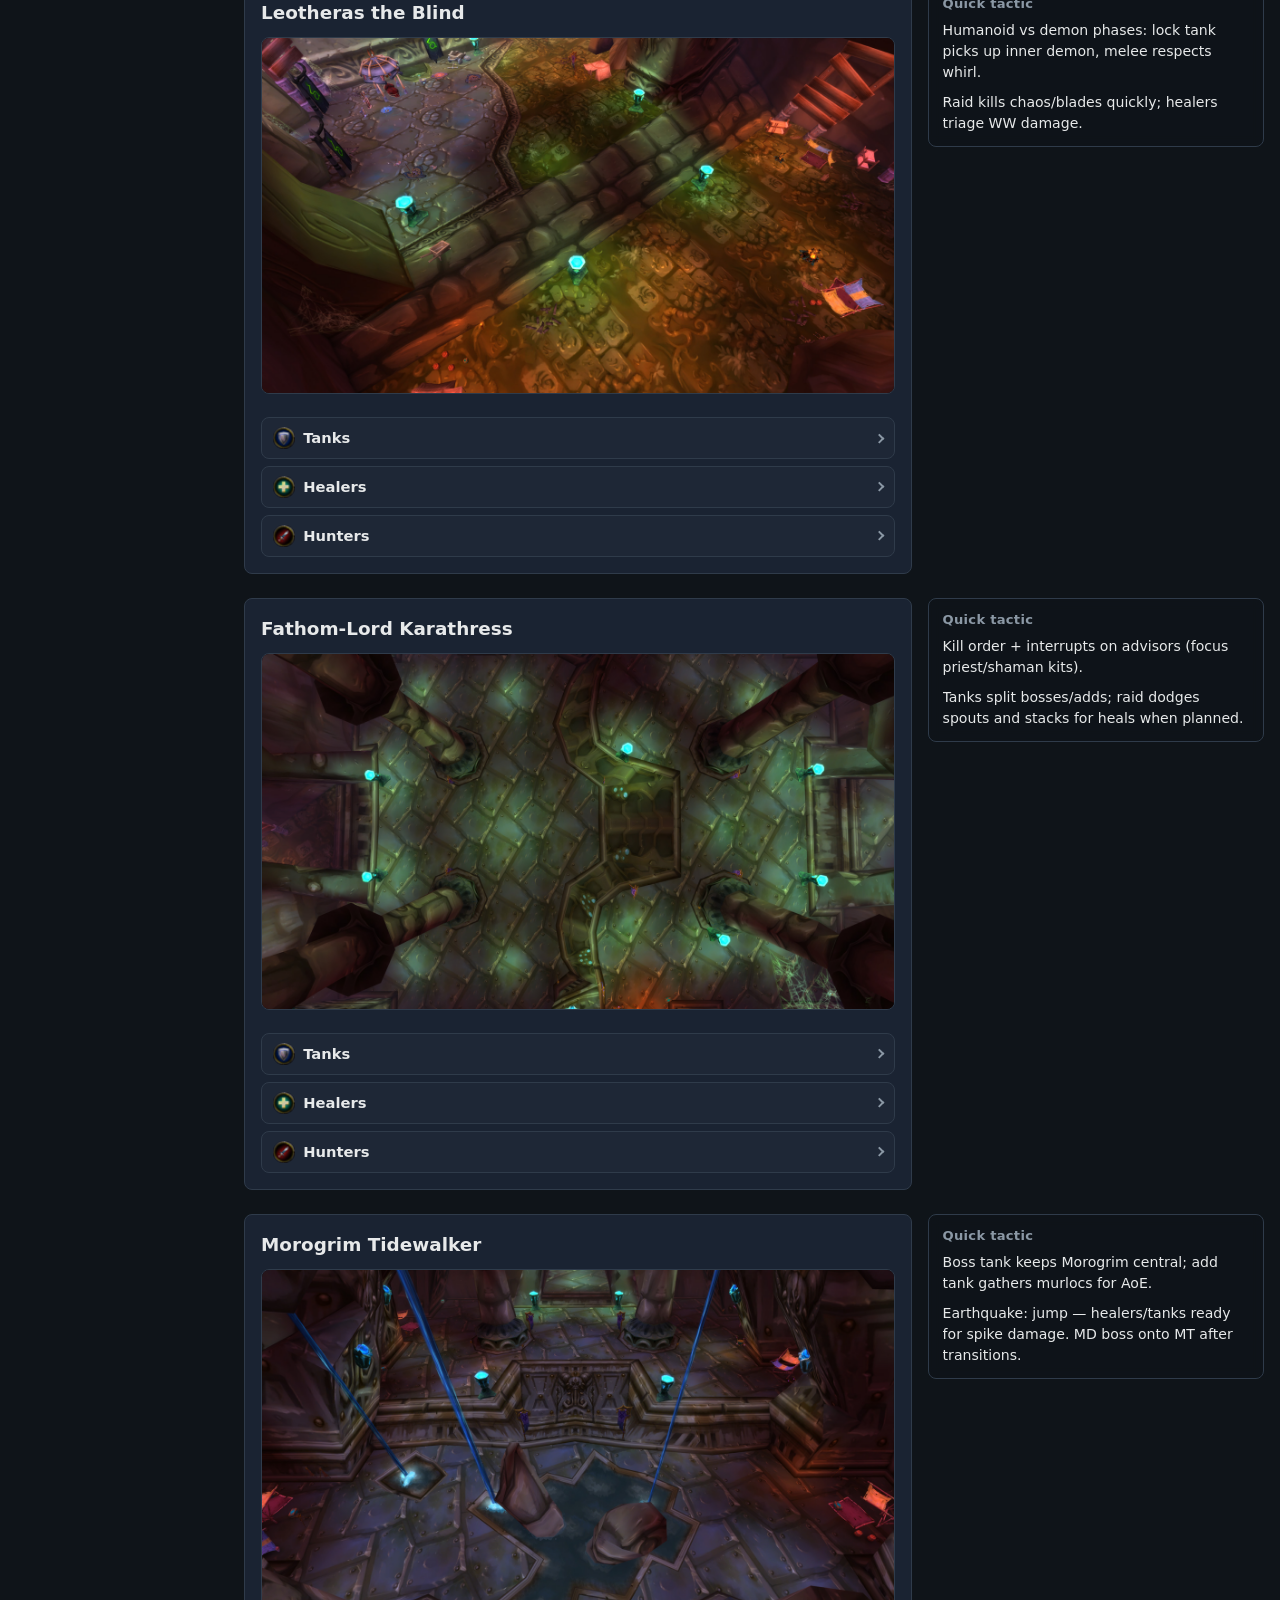
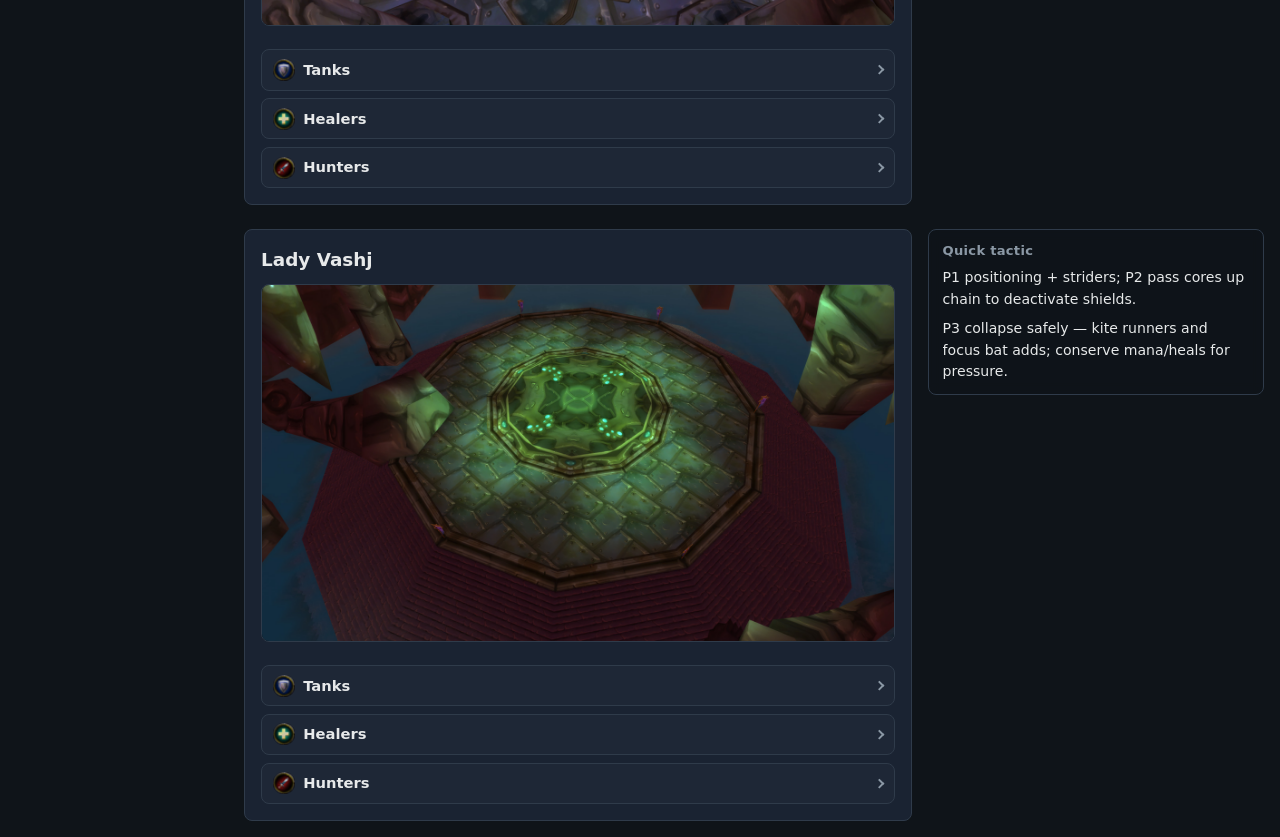
==== commit d8f97185: "publish raid snapshot 2026-05-10" ====
--- a/docs/ssc/index.html
+++ b/docs/ssc/index.html
@@ -17,10 +17,12 @@
     </nav>
     <div class="header-tools">
       <div class="find">
-        <label for="find">Highlight name</label><br/>
-        <input id="find" type="search" placeholder="Character name" autocomplete="off"/>
+        <label for="find">Highlight name</label>
+        <div class="find-inline">
+          <input id="find" type="search" placeholder="Character name" autocomplete="off"/>
+          <div class="alert-key-inline"><div class="alert-key" role="note" aria-label="Alert icon legend"><span class="alert-key-title">Alert icons</span><span class="alert-key-items"><span class="alert-key-item"><img class="alert-key-ico" src="../assets/wow-icons/alert-tank.webp" alt="" width="20" height="20" loading="lazy"/><span class="alert-key-label">Tank</span></span><span class="alert-key-item"><img class="alert-key-ico" src="../assets/wow-icons/alert-healer.webp" alt="" width="20" height="20" loading="lazy"/><span class="alert-key-label">Healer</span></span><span class="alert-key-item"><img class="alert-key-ico" src="../assets/wow-icons/alert-dps.webp" alt="" width="20" height="20" loading="lazy"/><span class="alert-key-label">DPS</span></span></span><span class="alert-key-desc">Point out key tactics that especially affect those roles.</span></div></div>
+        </div>
       </div>
-      <div class="alert-key-inline"><div class="alert-key" role="note" aria-label="Alert icon legend"><span class="alert-key-title">Alert icons</span><span class="alert-key-items"><span class="alert-key-item"><img class="alert-key-ico" src="../assets/wow-icons/alert-tank.webp" alt="" width="20" height="20" loading="lazy"/><span class="alert-key-label">Tank</span></span><span class="alert-key-item"><img class="alert-key-ico" src="../assets/wow-icons/alert-healer.webp" alt="" width="20" height="20" loading="lazy"/><span class="alert-key-label">Healer</span></span><span class="alert-key-item"><img class="alert-key-ico" src="../assets/wow-icons/alert-dps.webp" alt="" width="20" height="20" loading="lazy"/><span class="alert-key-label">DPS</span></span></span><span class="alert-key-desc">Point out key tactics that especially affect those roles.</span></div></div>
     </div>
   </header>
   <p class="sub">Roster: Arca|Wes, Knifì, Whitespook, Feriad, Lelman, Recluse, Aveiroh, Möja, Damyn, Zerefo, eldornia, GZA, Kripleiks, Svampdoris, Meatballbean, Anodiapls, Gankie, Tørion, Kon, Anabolec, Kalle, Bullé-Bullenbear, Swirlie, Wheypowder</p>
@@ -29,7 +31,7 @@
       <div class="toc-title">Serpentshrine Cavern</div>
       <ol><li><a href="#hydross">Hydross the Unstable</a></li><li><a href="#lurker">The Lurker Below</a></li><li><a href="#leotheras">Leotheras the Blind</a></li><li><a href="#fathom">Fathom-Lord Karathress</a></li><li><a href="#tidewalker">Morogrim Tidewalker</a></li><li><a href="#vashj">Lady Vashj</a></li></ol>
     </nav>
-    <div class="boss-stack"><div class="boss-layout boss-anchor" id="hydross" tabindex="-1"><section class="boss boss-main" aria-labelledby="hydross-title"><h2 id="hydross-title">Hydross the Unstable</h2><div class="boss-img-wrap"><img class="boss-img" src="../assets/boss-images/ssc/hydross.png" alt="Hydross the Unstable map"/></div><div class="boss-assign"><details class="acc-item"><summary><span class="acc-ico"><img class="acc-role-img" src="../assets/wow-icons/Icon-class-role-tank-42x42.webp" alt="" width="22" height="22" loading="lazy"/></span><span class="acc-title">Tanks</span><span class="acc-chevron" aria-hidden="true"></span></summary><div class="acc-body"><table class="assign"><thead><tr><th>Role</th><th>Type</th><th>Assigned</th></tr></thead><tbody><tr data-name="Bullé-Bullenbear"><td>Main tank — Frost</td><td class="kind">tank</td><td>Bullé-Bullenbear</td></tr><tr data-name="Tørion"><td>Offtank — Nature</td><td class="kind">tank</td><td>Tørion</td></tr></tbody></table></div></details><details class="acc-item"><summary><span class="acc-ico"><img class="acc-role-img" src="../assets/wow-icons/Icon-class-role-healer-42x42.webp" alt="" width="22" height="22" loading="lazy"/></span><span class="acc-title">Healers</span><span class="acc-chevron" aria-hidden="true"></span></summary><div class="acc-body"><table class="assign"><thead><tr><th>Role</th><th>Type</th><th>Assigned</th></tr></thead><tbody><tr data-name="Svampdoris"><td>Raid heal 1</td><td class="kind">heal_raid</td><td>Svampdoris</td></tr><tr data-name="Whitespook"><td>Raid heal 2</td><td class="kind">heal_raid</td><td>Whitespook</td></tr><tr data-name="Knifì"><td>Tank heals — follow active tank (frost ↔ nature)</td><td class="kind">heal_tank</td><td>Knifì</td></tr></tbody></table></div></details><details class="acc-item"><summary><span class="acc-ico"><img class="acc-role-img" src="../assets/wow-icons/Icon-class-role-dealer-42x42.webp" alt="" width="22" height="22" loading="lazy"/></span><span class="acc-title">Hunters</span><span class="acc-chevron" aria-hidden="true"></span></summary><div class="acc-body"><table class="assign"><thead><tr><th>Role</th><th>Type</th><th>Assigned</th></tr></thead><tbody><tr data-name="Aveiroh"><td>Misdirect — Frost pull</td><td class="kind">misdirect</td><td>Aveiroh</td></tr><tr data-name="Wheypowder"><td>Misdirect — Nature transition</td><td class="kind">misdirect</td><td>Wheypowder</td></tr></tbody></table></div></details></div></section><aside class="tactic-card tactic-rail" aria-label="Simple Guide — Hydross"><h3 class="tactic-h">Simple Guide — Hydross</h3><div class="tactic-body"><div class="tactic-section"><h4 class="tactic-sub">Overall</h4><ul class="tactic-list"><li>Always starting Frost Form</li><li>All raid spread out</li><li>Swaps form based on where the boss is</li><li>On Swap: Aggro Reset + 4 Adds spawn</li><li>Bloodlust when threat is good</li></ul></div><details class="tactic-section tactic-details"><summary class="tactic-details-sum"><span class="tactic-details-sum-main"><img class="tactic-details-ico" src="../assets/wow-icons/alert-tank.webp" alt="" width="22" height="22" loading="lazy"/><span class="tactic-sub">Tank Information</span></span><span class="tactic-details-hint" aria-hidden="true">Expand</span></summary><div class="tactic-details-body"><ul class="tactic-list"><li>Each form puts a stacking debuff on you — <img class="tactic-inline-ico" src="../assets/wow-icons/Mark-of-Hydross.jpg" alt="" width="22" height="22" loading="lazy"/> Frost: Mark of Hydross, and <img class="tactic-inline-ico" src="../assets/wow-icons/Mark-of-Corruption.jpg" alt="" width="22" height="22" loading="lazy"/> Nature: Mark of Corruption</li><li>It stacks 5 times for 10%, 25%, 50%, 100% and 250% more damage taken from that element while you're attuned to it</li><li>Move the boss when damage is too high to force the swap</li></ul></div></details><div class="tactic-section"><h4 class="tactic-sub">Frost Form</h4><ul class="tactic-list"><li><img class="tactic-inline-ico" src="../assets/wow-icons/alert-healer.webp" alt="" width="22" height="22" loading="lazy"/><img class="tactic-inline-ico" src="../assets/wow-icons/alert-dps.webp" alt="" width="22" height="22" loading="lazy"/> Spread out — Water Tomb <img class="tactic-inline-ico" src="../assets/wow-icons/Water-Tomb.jpg" alt="" width="22" height="22" loading="lazy"/> picks one player; anyone within ~8 yards takes damage and is stunned</li><li>Melee spread around the boss as much as possible</li></ul></div><div class="tactic-section"><h4 class="tactic-sub">Nature Form</h4><ul class="tactic-list"><li>Once swapping, pause healing and DPS briefly where possible to prepare for aggro reset and adds</li><li>Let tanks pick up adds and the boss with help from Misdirect</li><li>Kill adds, then back on the boss</li><li><img class="tactic-inline-ico" src="../assets/wow-icons/Vile-Sludge.jpg" alt="" width="22" height="22" loading="lazy"/> DoT on one target, reducing their damage and healing</li></ul></div></div></aside></div><div class="boss-layout boss-anchor" id="lurker" tabindex="-1"><section class="boss boss-main" aria-labelledby="lurker-title"><h2 id="lurker-title">The Lurker Below</h2><div class="boss-img-wrap"><img class="boss-img" src="../assets/boss-images/ssc/lurker.png" alt="The Lurker Below map"/></div><div class="boss-assign"><details class="acc-item"><summary><span class="acc-ico"><img class="acc-role-img" src="../assets/wow-icons/Icon-class-role-tank-42x42.webp" alt="" width="22" height="22" loading="lazy"/></span><span class="acc-title">Tanks</span><span class="acc-chevron" aria-hidden="true"></span></summary><div class="acc-body"><table class="assign"><thead><tr><th>Role</th><th>Type</th><th>Assigned</th></tr></thead><tbody><tr data-name="Meatballbean"><td>Main tank — Lurker</td><td class="kind">tank</td><td>Meatballbean</td></tr></tbody></table></div></details><details class="acc-item"><summary><span class="acc-ico"><img class="acc-role-img" src="../assets/wow-icons/Icon-class-role-healer-42x42.webp" alt="" width="22" height="22" loading="lazy"/></span><span class="acc-title">Healers</span><span class="acc-chevron" aria-hidden="true"></span></summary><div class="acc-body"><table class="assign"><thead><tr><th>Role</th><th>Type</th><th>Assigned</th></tr></thead><tbody><tr data-name="Svampdoris"><td>Raid heal 1</td><td class="kind">heal_raid</td><td>Svampdoris</td></tr><tr data-name="Whitespook"><td>Raid heal 2</td><td class="kind">heal_raid</td><td>Whitespook</td></tr><tr data-name="Knifì"><td>Tank heal</td><td class="kind">heal_tank</td><td>Knifì</td></tr></tbody></table></div></details><details class="acc-item"><summary><span class="acc-ico"><img class="acc-role-img" src="../assets/wow-icons/Icon-class-role-dealer-42x42.webp" alt="" width="22" height="22" loading="lazy"/></span><span class="acc-title">Hunters</span><span class="acc-chevron" aria-hidden="true"></span></summary><div class="acc-body"><table class="assign"><thead><tr><th>Role</th><th>Type</th><th>Assigned</th></tr></thead><tbody><tr data-name="Aveiroh"><td>Misdirect to MT (pull)</td><td class="kind">misdirect</td><td>Aveiroh</td></tr></tbody></table></div></details></div></section><aside class="tactic-card tactic-rail" aria-label="Tactics"><h3 class="tactic-h">Quick tactic</h3><div class="tactic-body"><p>Tank faces away from raid; raid stacks for coil then spreads for spout.</p><p>Kill adds from platforms; interrupt/coordinate coil so melee are safe. Hunter MD on pull.</p></div></aside></div><div class="boss-layout boss-anchor" id="leotheras" tabindex="-1"><section class="boss boss-main" aria-labelledby="leotheras-title"><h2 id="leotheras-title">Leotheras the Blind</h2><div class="boss-img-wrap"><img class="boss-img" src="../assets/boss-images/ssc/leotheras.png" alt="Leotheras the Blind map"/></div><div class="boss-assign"><details class="acc-item"><summary><span class="acc-ico"><img class="acc-role-img" src="../assets/wow-icons/Icon-class-role-tank-42x42.webp" alt="" width="22" height="22" loading="lazy"/></span><span class="acc-title">Tanks</span><span class="acc-chevron" aria-hidden="true"></span></summary><div class="acc-body"><table class="assign"><thead><tr><th>Role</th><th>Type</th><th>Assigned</th></tr></thead><tbody><tr data-name="Tørion"><td>Humanoid tank</td><td class="kind">tank</td><td>Tørion</td></tr><tr data-name="Bullé-Bullenbear"><td>Demon / lock tank</td><td class="kind">tank</td><td>Bullé-Bullenbear</td></tr></tbody></table></div></details><details class="acc-item"><summary><span class="acc-ico"><img class="acc-role-img" src="../assets/wow-icons/Icon-class-role-healer-42x42.webp" alt="" width="22" height="22" loading="lazy"/></span><span class="acc-title">Healers</span><span class="acc-chevron" aria-hidden="true"></span></summary><div class="acc-body"><table class="assign"><thead><tr><th>Role</th><th>Type</th><th>Assigned</th></tr></thead><tbody><tr data-name="Svampdoris"><td>Raid heal 1</td><td class="kind">heal_raid</td><td>Svampdoris</td></tr><tr data-name="Whitespook"><td>Raid heal 2</td><td class="kind">heal_raid</td><td>Whitespook</td></tr><tr data-name="Möja"><td>Tank heal — humanoid</td><td class="kind">heal_tank</td><td>Möja</td></tr><tr data-name="Kon"><td>Tank heal — demon</td><td class="kind">heal_tank</td><td>Kon</td></tr></tbody></table></div></details><details class="acc-item"><summary><span class="acc-ico"><img class="acc-role-img" src="../assets/wow-icons/Icon-class-role-dealer-42x42.webp" alt="" width="22" height="22" loading="lazy"/></span><span class="acc-title">Hunters</span><span class="acc-chevron" aria-hidden="true"></span></summary><div class="acc-body"><table class="assign"><thead><tr><th>Role</th><th>Type</th><th>Assigned</th></tr></thead><tbody><tr data-name="Aveiroh"><td>Misdirect</td><td class="kind">misdirect</td><td>Aveiroh</td></tr></tbody></table></div></details></div></section><aside class="tactic-card tactic-rail" aria-label="Tactics"><h3 class="tactic-h">Quick tactic</h3><div class="tactic-body"><p>Humanoid vs demon phases: lock tank picks up inner demon, melee respects whirl.</p><p>Raid kills chaos/blades quickly; healers triage WW damage.</p></div></aside></div><div class="boss-layout boss-anchor" id="fathom" tabindex="-1"><section class="boss boss-main" aria-labelledby="fathom-title"><h2 id="fathom-title">Fathom-Lord Karathress</h2><div class="boss-img-wrap"><img class="boss-img" src="../assets/boss-images/ssc/fathom.png" alt="Fathom-Lord Karathress map"/></div><div class="boss-assign"><details class="acc-item"><summary><span class="acc-ico"><img class="acc-role-img" src="../assets/wow-icons/Icon-class-role-tank-42x42.webp" alt="" width="22" height="22" loading="lazy"/></span><span class="acc-title">Tanks</span><span class="acc-chevron" aria-hidden="true"></span></summary><div class="acc-body"><table class="assign"><thead><tr><th>Role</th><th>Type</th><th>Assigned</th></tr></thead><tbody><tr data-name="Bullé-Bullenbear"><td>Tank — Karathress</td><td class="kind">tank</td><td>Bullé-Bullenbear</td></tr><tr data-name="Tørion"><td>Tank — Sharkiss</td><td class="kind">tank</td><td>Tørion</td></tr><tr data-name="Tørion"><td>Tank — Tidalvess / Caribdis</td><td class="kind">tank</td><td>Tørion</td></tr></tbody></table></div></details><details class="acc-item"><summary><span class="acc-ico"><img class="acc-role-img" src="../assets/wow-icons/Icon-class-role-healer-42x42.webp" alt="" width="22" height="22" loading="lazy"/></span><span class="acc-title">Healers</span><span class="acc-chevron" aria-hidden="true"></span></summary><div class="acc-body"><table class="assign"><thead><tr><th>Role</th><th>Type</th><th>Assigned</th></tr></thead><tbody><tr data-name="Svampdoris"><td>Raid heal 1</td><td class="kind">heal_raid</td><td>Svampdoris</td></tr><tr data-name="Whitespook"><td>Raid heal 2</td><td class="kind">heal_raid</td><td>Whitespook</td></tr><tr data-name="Svampdoris"><td>Tank heal team</td><td class="kind">heal_tank</td><td>Svampdoris</td></tr></tbody></table></div></details><details class="acc-item"><summary><span class="acc-ico"><img class="acc-role-img" src="../assets/wow-icons/Icon-class-role-dealer-42x42.webp" alt="" width="22" height="22" loading="lazy"/></span><span class="acc-title">Hunters</span><span class="acc-chevron" aria-hidden="true"></span></summary><div class="acc-body"><table class="assign"><thead><tr><th>Role</th><th>Type</th><th>Assigned</th></tr></thead><tbody><tr data-name="Aveiroh"><td>Misdirect (opening)</td><td class="kind">misdirect</td><td>Aveiroh</td></tr></tbody></table></div></details></div></section><aside class="tactic-card tactic-rail" aria-label="Tactics"><h3 class="tactic-h">Quick tactic</h3><div class="tactic-body"><p>Kill order + interrupts on advisors (focus priest/shaman kits).</p><p>Tanks split bosses/adds; raid dodges spouts and stacks for heals when planned.</p></div></aside></div><div class="boss-layout boss-anchor" id="tidewalker" tabindex="-1"><section class="boss boss-main" aria-labelledby="tidewalker-title"><h2 id="tidewalker-title">Morogrim Tidewalker</h2><div class="boss-img-wrap"><img class="boss-img" src="../assets/boss-images/ssc/tidewalker.png" alt="Morogrim Tidewalker map"/></div><div class="boss-assign"><details class="acc-item"><summary><span class="acc-ico"><img class="acc-role-img" src="../assets/wow-icons/Icon-class-role-tank-42x42.webp" alt="" width="22" height="22" loading="lazy"/></span><span class="acc-title">Tanks</span><span class="acc-chevron" aria-hidden="true"></span></summary><div class="acc-body"><table class="assign"><thead><tr><th>Role</th><th>Type</th><th>Assigned</th></tr></thead><tbody><tr data-name="Bullé-Bullenbear"><td>Main tank — boss</td><td class="kind">tank</td><td>Bullé-Bullenbear</td></tr><tr data-name="Tørion"><td>Murloc / add tank</td><td class="kind">tank</td><td>Tørion</td></tr></tbody></table></div></details><details class="acc-item"><summary><span class="acc-ico"><img class="acc-role-img" src="../assets/wow-icons/Icon-class-role-healer-42x42.webp" alt="" width="22" height="22" loading="lazy"/></span><span class="acc-title">Healers</span><span class="acc-chevron" aria-hidden="true"></span></summary><div class="acc-body"><table class="assign"><thead><tr><th>Role</th><th>Type</th><th>Assigned</th></tr></thead><tbody><tr data-name="Svampdoris"><td>Raid heal 1</td><td class="kind">heal_raid</td><td>Svampdoris</td></tr><tr data-name="Whitespook"><td>Raid heal 2</td><td class="kind">heal_raid</td><td>Whitespook</td></tr><tr data-name="Möja"><td>Tank heal — MT</td><td class="kind">heal_tank</td><td>Möja</td></tr><tr data-name="Kon"><td>Tank heal — OT</td><td class="kind">heal_tank</td><td>Kon</td></tr></tbody></table></div></details><details class="acc-item"><summary><span class="acc-ico"><img class="acc-role-img" src="../assets/wow-icons/Icon-class-role-dealer-42x42.webp" alt="" width="22" height="22" loading="lazy"/></span><span class="acc-title">Hunters</span><span class="acc-chevron" aria-hidden="true"></span></summary><div class="acc-body"><table class="assign"><thead><tr><th>Role</th><th>Type</th><th>Assigned</th></tr></thead><tbody><tr data-name="Aveiroh"><td>Misdirect to MT</td><td class="kind">misdirect</td><td>Aveiroh</td></tr></tbody></table></div></details></div></section><aside class="tactic-card tactic-rail" aria-label="Tactics"><h3 class="tactic-h">Quick tactic</h3><div class="tactic-body"><p>Boss tank keeps Morogrim central; add tank gathers murlocs for AoE.</p><p>Earthquake: jump — healers/tanks ready for spike damage. MD boss onto MT after transitions.</p></div></aside></div><div class="boss-layout boss-anchor" id="vashj" tabindex="-1"><section class="boss boss-main" aria-labelledby="vashj-title"><h2 id="vashj-title">Lady Vashj</h2><div class="boss-img-wrap"><img class="boss-img" src="../assets/boss-images/ssc/vashj.png" alt="Lady Vashj map"/></div><div class="boss-assign"><details class="acc-item"><summary><span class="acc-ico"><img class="acc-role-img" src="../assets/wow-icons/Icon-class-role-tank-42x42.webp" alt="" width="22" height="22" loading="lazy"/></span><span class="acc-title">Tanks</span><span class="acc-chevron" aria-hidden="true"></span></summary><div class="acc-body"><table class="assign"><thead><tr><th>Role</th><th>Type</th><th>Assigned</th></tr></thead><tbody><tr data-name="Bullé-Bullenbear"><td>Main tank — P1/P3</td><td class="kind">tank</td><td>Bullé-Bullenbear</td></tr><tr data-name="Kalle"><td>Strider / add tank</td><td class="kind">tank</td><td>Kalle</td></tr></tbody></table></div></details><details class="acc-item"><summary><span class="acc-ico"><img class="acc-role-img" src="../assets/wow-icons/Icon-class-role-healer-42x42.webp" alt="" width="22" height="22" loading="lazy"/></span><span class="acc-title">Healers</span><span class="acc-chevron" aria-hidden="true"></span></summary><div class="acc-body"><table class="assign"><thead><tr><th>Role</th><th>Type</th><th>Assigned</th></tr></thead><tbody><tr data-name="Svampdoris"><td>Raid heal 1</td><td class="kind">heal_raid</td><td>Svampdoris</td></tr><tr data-name="Whitespook"><td>Raid heal 2</td><td class="kind">heal_raid</td><td>Whitespook</td></tr><tr data-name="Möja"><td>Raid heal 3</td><td class="kind">heal_raid</td><td>Möja</td></tr><tr data-name="Kon"><td>Tank heal — MT</td><td class="kind">heal_tank</td><td>Kon</td></tr><tr data-name="Kalle"><td>Tank heal — adds</td><td class="kind">heal_tank</td><td>Kalle</td></tr></tbody></table></div></details><details class="acc-item"><summary><span class="acc-ico"><img class="acc-role-img" src="../assets/wow-icons/Icon-class-role-dealer-42x42.webp" alt="" width="22" height="22" loading="lazy"/></span><span class="acc-title">Hunters</span><span class="acc-chevron" aria-hidden="true"></span></summary><div class="acc-body"><table class="assign"><thead><tr><th>Role</th><th>Type</th><th>Assigned</th></tr></thead><tbody><tr data-name="Aveiroh"><td>Misdirect — core / adds</td><td class="kind">misdirect</td><td>Aveiroh</td></tr></tbody></table></div></details></div></section><aside class="tactic-card tactic-rail" aria-label="Tactics"><h3 class="tactic-h">Quick tactic</h3><div class="tactic-body"><p>P1 positioning + striders; P2 pass cores up chain to deactivate shields.</p><p>P3 collapse safely — kite runners and focus bat adds; conserve mana/heals for pressure.</p></div></aside></div></div>
+    <div class="boss-stack"><div class="boss-layout boss-anchor" id="hydross" tabindex="-1"><section class="boss boss-main" aria-labelledby="hydross-title"><h2 id="hydross-title">Hydross the Unstable</h2><div class="boss-img-wrap"><img class="boss-img" src="../assets/boss-images/ssc/hydross.png" alt="Hydross the Unstable map"/></div><div class="boss-assign"><details class="acc-item"><summary><span class="acc-ico"><img class="acc-role-img" src="../assets/wow-icons/Icon-class-role-tank-42x42.webp" alt="" width="22" height="22" loading="lazy"/></span><span class="acc-title">Tanks</span><span class="acc-chevron" aria-hidden="true"></span></summary><div class="acc-body"><table class="assign"><thead><tr><th>Role</th><th>Type</th><th>Assigned</th></tr></thead><tbody><tr data-name="Bullé-Bullenbear"><td>Main tank — Frost</td><td class="kind">tank</td><td>Bullé-Bullenbear</td></tr><tr data-name="Tørion"><td>Offtank — Nature</td><td class="kind">tank</td><td>Tørion</td></tr></tbody></table></div></details><details class="acc-item"><summary><span class="acc-ico"><img class="acc-role-img" src="../assets/wow-icons/Icon-class-role-healer-42x42.webp" alt="" width="22" height="22" loading="lazy"/></span><span class="acc-title">Healers</span><span class="acc-chevron" aria-hidden="true"></span></summary><div class="acc-body"><table class="assign"><thead><tr><th>Role</th><th>Type</th><th>Assigned</th></tr></thead><tbody><tr data-name="Svampdoris"><td>Raid heal 1</td><td class="kind">heal_raid</td><td>Svampdoris</td></tr><tr data-name="Whitespook"><td>Raid heal 2</td><td class="kind">heal_raid</td><td>Whitespook</td></tr><tr data-name="Knifì"><td>Tank heals — follow active tank (frost ↔ nature)</td><td class="kind">heal_tank</td><td>Knifì</td></tr></tbody></table></div></details><details class="acc-item"><summary><span class="acc-ico"><img class="acc-role-img" src="../assets/wow-icons/Icon-class-role-dealer-42x42.webp" alt="" width="22" height="22" loading="lazy"/></span><span class="acc-title">Hunters</span><span class="acc-chevron" aria-hidden="true"></span></summary><div class="acc-body"><table class="assign"><thead><tr><th>Role</th><th>Type</th><th>Assigned</th></tr></thead><tbody><tr data-name="Aveiroh"><td>Misdirect — Frost pull</td><td class="kind">misdirect</td><td>Aveiroh</td></tr><tr data-name="Wheypowder"><td>Misdirect — Nature transition</td><td class="kind">misdirect</td><td>Wheypowder</td></tr></tbody></table></div></details></div></section><aside class="tactic-card tactic-rail" aria-label="Simple Guide — Hydross"><h3 class="tactic-h">Simple Guide — Hydross</h3><div class="tactic-body"><div class="tactic-section"><h4 class="tactic-sub">Overall</h4><ul class="tactic-list"><li>Always starting Frost Form</li><li>All raid spread out</li><li>Swaps form based on where the boss is</li><li>On Swap: Aggro Reset + 4 Adds spawn</li><li>Bloodlust when threat is good</li></ul></div><details class="tactic-section tactic-details"><summary class="tactic-details-sum"><span class="tactic-details-sum-main"><img class="tactic-details-ico" src="../assets/wow-icons/alert-tank.webp" alt="" width="22" height="22" loading="lazy"/><span class="tactic-sub">Tank Information</span></span><span class="tactic-details-hint" aria-hidden="true">Expand</span></summary><div class="tactic-details-body"><ul class="tactic-list"><li>Each form puts a stacking debuff on you — <img class="tactic-inline-ico" src="../assets/wow-icons/Mark-of-Hydross.jpg" alt="" width="22" height="22" loading="lazy"/> Frost: Mark of Hydross, and <img class="tactic-inline-ico" src="../assets/wow-icons/Mark-of-Corruption.jpg" alt="" width="22" height="22" loading="lazy"/> Nature: Mark of Corruption</li><li>It stacks 5 times for 10%, 25%, 50%, 100% and 250% more damage taken from that element while you're attuned to it</li><li>Move the boss when damage is too high to force the swap</li></ul></div></details><div class="tactic-section"><h4 class="tactic-sub">Frost Form</h4><ul class="tactic-list"><li><img class="tactic-inline-ico" src="../assets/wow-icons/alert-healer.webp" alt="" width="22" height="22" loading="lazy"/><img class="tactic-inline-ico" src="../assets/wow-icons/alert-dps.webp" alt="" width="22" height="22" loading="lazy"/> Spread out — <a class="tactic-wowhead" href="https://www.wowhead.com/tbc/spell=38235" target="_blank" rel="noopener noreferrer"><span class="tactic-wowhead-lbl">Water Tomb</span><img class="tactic-inline-ico" src="../assets/wow-icons/Water-Tomb.jpg" alt="" width="22" height="22" loading="lazy"/></a> picks one player; anyone within ~8 yards takes damage and is stunned</li><li>Melee spread around the boss as much as possible</li></ul></div><div class="tactic-section"><h4 class="tactic-sub">Nature Form</h4><ul class="tactic-list"><li>Once swapping, pause healing and DPS briefly where possible to prepare for aggro reset and adds</li><li>Let tanks pick up adds and the boss with help from Misdirect</li><li>Kill adds, then back on the boss</li><li><img class="tactic-inline-ico" src="../assets/wow-icons/Vile-Sludge.jpg" alt="" width="22" height="22" loading="lazy"/> DoT on one target, reducing their damage and healing</li></ul></div></div></aside></div><div class="boss-layout boss-anchor" id="lurker" tabindex="-1"><section class="boss boss-main" aria-labelledby="lurker-title"><h2 id="lurker-title">The Lurker Below</h2><div class="boss-img-wrap"><img class="boss-img" src="../assets/boss-images/ssc/lurker.png" alt="The Lurker Below map"/></div><div class="boss-assign"><details class="acc-item"><summary><span class="acc-ico"><img class="acc-role-img" src="../assets/wow-icons/Icon-class-role-tank-42x42.webp" alt="" width="22" height="22" loading="lazy"/></span><span class="acc-title">Tanks</span><span class="acc-chevron" aria-hidden="true"></span></summary><div class="acc-body"><table class="assign"><thead><tr><th>Role</th><th>Type</th><th>Assigned</th></tr></thead><tbody><tr data-name="Meatballbean"><td>Main tank — Lurker</td><td class="kind">tank</td><td>Meatballbean</td></tr></tbody></table></div></details><details class="acc-item"><summary><span class="acc-ico"><img class="acc-role-img" src="../assets/wow-icons/Icon-class-role-healer-42x42.webp" alt="" width="22" height="22" loading="lazy"/></span><span class="acc-title">Healers</span><span class="acc-chevron" aria-hidden="true"></span></summary><div class="acc-body"><table class="assign"><thead><tr><th>Role</th><th>Type</th><th>Assigned</th></tr></thead><tbody><tr data-name="Svampdoris"><td>Raid heal 1</td><td class="kind">heal_raid</td><td>Svampdoris</td></tr><tr data-name="Whitespook"><td>Raid heal 2</td><td class="kind">heal_raid</td><td>Whitespook</td></tr><tr data-name="Knifì"><td>Tank heal</td><td class="kind">heal_tank</td><td>Knifì</td></tr></tbody></table></div></details><details class="acc-item"><summary><span class="acc-ico"><img class="acc-role-img" src="../assets/wow-icons/Icon-class-role-dealer-42x42.webp" alt="" width="22" height="22" loading="lazy"/></span><span class="acc-title">Hunters</span><span class="acc-chevron" aria-hidden="true"></span></summary><div class="acc-body"><table class="assign"><thead><tr><th>Role</th><th>Type</th><th>Assigned</th></tr></thead><tbody><tr data-name="Aveiroh"><td>Misdirect to MT (pull)</td><td class="kind">misdirect</td><td>Aveiroh</td></tr></tbody></table></div></details></div></section><aside class="tactic-card tactic-rail" aria-label="Tactics"><h3 class="tactic-h">Quick tactic</h3><div class="tactic-body"><p>Tank faces away from raid; raid stacks for coil then spreads for spout.</p><p>Kill adds from platforms; interrupt/coordinate coil so melee are safe. Hunter MD on pull.</p></div></aside></div><div class="boss-layout boss-anchor" id="leotheras" tabindex="-1"><section class="boss boss-main" aria-labelledby="leotheras-title"><h2 id="leotheras-title">Leotheras the Blind</h2><div class="boss-img-wrap"><img class="boss-img" src="../assets/boss-images/ssc/leotheras.png" alt="Leotheras the Blind map"/></div><div class="boss-assign"><details class="acc-item"><summary><span class="acc-ico"><img class="acc-role-img" src="../assets/wow-icons/Icon-class-role-tank-42x42.webp" alt="" width="22" height="22" loading="lazy"/></span><span class="acc-title">Tanks</span><span class="acc-chevron" aria-hidden="true"></span></summary><div class="acc-body"><table class="assign"><thead><tr><th>Role</th><th>Type</th><th>Assigned</th></tr></thead><tbody><tr data-name="Tørion"><td>Humanoid tank</td><td class="kind">tank</td><td>Tørion</td></tr><tr data-name="Bullé-Bullenbear"><td>Demon / lock tank</td><td class="kind">tank</td><td>Bullé-Bullenbear</td></tr></tbody></table></div></details><details class="acc-item"><summary><span class="acc-ico"><img class="acc-role-img" src="../assets/wow-icons/Icon-class-role-healer-42x42.webp" alt="" width="22" height="22" loading="lazy"/></span><span class="acc-title">Healers</span><span class="acc-chevron" aria-hidden="true"></span></summary><div class="acc-body"><table class="assign"><thead><tr><th>Role</th><th>Type</th><th>Assigned</th></tr></thead><tbody><tr data-name="Svampdoris"><td>Raid heal 1</td><td class="kind">heal_raid</td><td>Svampdoris</td></tr><tr data-name="Whitespook"><td>Raid heal 2</td><td class="kind">heal_raid</td><td>Whitespook</td></tr><tr data-name="Möja"><td>Tank heal — humanoid</td><td class="kind">heal_tank</td><td>Möja</td></tr><tr data-name="Kon"><td>Tank heal — demon</td><td class="kind">heal_tank</td><td>Kon</td></tr></tbody></table></div></details><details class="acc-item"><summary><span class="acc-ico"><img class="acc-role-img" src="../assets/wow-icons/Icon-class-role-dealer-42x42.webp" alt="" width="22" height="22" loading="lazy"/></span><span class="acc-title">Hunters</span><span class="acc-chevron" aria-hidden="true"></span></summary><div class="acc-body"><table class="assign"><thead><tr><th>Role</th><th>Type</th><th>Assigned</th></tr></thead><tbody><tr data-name="Aveiroh"><td>Misdirect</td><td class="kind">misdirect</td><td>Aveiroh</td></tr></tbody></table></div></details></div></section><aside class="tactic-card tactic-rail" aria-label="Tactics"><h3 class="tactic-h">Quick tactic</h3><div class="tactic-body"><p>Humanoid vs demon phases: lock tank picks up inner demon, melee respects whirl.</p><p>Raid kills chaos/blades quickly; healers triage WW damage.</p></div></aside></div><div class="boss-layout boss-anchor" id="fathom" tabindex="-1"><section class="boss boss-main" aria-labelledby="fathom-title"><h2 id="fathom-title">Fathom-Lord Karathress</h2><div class="boss-img-wrap"><img class="boss-img" src="../assets/boss-images/ssc/fathom.png" alt="Fathom-Lord Karathress map"/></div><div class="boss-assign"><details class="acc-item"><summary><span class="acc-ico"><img class="acc-role-img" src="../assets/wow-icons/Icon-class-role-tank-42x42.webp" alt="" width="22" height="22" loading="lazy"/></span><span class="acc-title">Tanks</span><span class="acc-chevron" aria-hidden="true"></span></summary><div class="acc-body"><table class="assign"><thead><tr><th>Role</th><th>Type</th><th>Assigned</th></tr></thead><tbody><tr data-name="Bullé-Bullenbear"><td>Tank — Karathress</td><td class="kind">tank</td><td>Bullé-Bullenbear</td></tr><tr data-name="Tørion"><td>Tank — Sharkiss</td><td class="kind">tank</td><td>Tørion</td></tr><tr data-name="Tørion"><td>Tank — Tidalvess / Caribdis</td><td class="kind">tank</td><td>Tørion</td></tr></tbody></table></div></details><details class="acc-item"><summary><span class="acc-ico"><img class="acc-role-img" src="../assets/wow-icons/Icon-class-role-healer-42x42.webp" alt="" width="22" height="22" loading="lazy"/></span><span class="acc-title">Healers</span><span class="acc-chevron" aria-hidden="true"></span></summary><div class="acc-body"><table class="assign"><thead><tr><th>Role</th><th>Type</th><th>Assigned</th></tr></thead><tbody><tr data-name="Svampdoris"><td>Raid heal 1</td><td class="kind">heal_raid</td><td>Svampdoris</td></tr><tr data-name="Whitespook"><td>Raid heal 2</td><td class="kind">heal_raid</td><td>Whitespook</td></tr><tr data-name="Svampdoris"><td>Tank heal team</td><td class="kind">heal_tank</td><td>Svampdoris</td></tr></tbody></table></div></details><details class="acc-item"><summary><span class="acc-ico"><img class="acc-role-img" src="../assets/wow-icons/Icon-class-role-dealer-42x42.webp" alt="" width="22" height="22" loading="lazy"/></span><span class="acc-title">Hunters</span><span class="acc-chevron" aria-hidden="true"></span></summary><div class="acc-body"><table class="assign"><thead><tr><th>Role</th><th>Type</th><th>Assigned</th></tr></thead><tbody><tr data-name="Aveiroh"><td>Misdirect (opening)</td><td class="kind">misdirect</td><td>Aveiroh</td></tr></tbody></table></div></details></div></section><aside class="tactic-card tactic-rail" aria-label="Tactics"><h3 class="tactic-h">Quick tactic</h3><div class="tactic-body"><p>Kill order + interrupts on advisors (focus priest/shaman kits).</p><p>Tanks split bosses/adds; raid dodges spouts and stacks for heals when planned.</p></div></aside></div><div class="boss-layout boss-anchor" id="tidewalker" tabindex="-1"><section class="boss boss-main" aria-labelledby="tidewalker-title"><h2 id="tidewalker-title">Morogrim Tidewalker</h2><div class="boss-img-wrap"><img class="boss-img" src="../assets/boss-images/ssc/tidewalker.png" alt="Morogrim Tidewalker map"/></div><div class="boss-assign"><details class="acc-item"><summary><span class="acc-ico"><img class="acc-role-img" src="../assets/wow-icons/Icon-class-role-tank-42x42.webp" alt="" width="22" height="22" loading="lazy"/></span><span class="acc-title">Tanks</span><span class="acc-chevron" aria-hidden="true"></span></summary><div class="acc-body"><table class="assign"><thead><tr><th>Role</th><th>Type</th><th>Assigned</th></tr></thead><tbody><tr data-name="Bullé-Bullenbear"><td>Main tank — boss</td><td class="kind">tank</td><td>Bullé-Bullenbear</td></tr><tr data-name="Meatballbean"><td>Murloc / add tank</td><td class="kind">tank</td><td>Meatballbean</td></tr></tbody></table></div></details><details class="acc-item"><summary><span class="acc-ico"><img class="acc-role-img" src="../assets/wow-icons/Icon-class-role-healer-42x42.webp" alt="" width="22" height="22" loading="lazy"/></span><span class="acc-title">Healers</span><span class="acc-chevron" aria-hidden="true"></span></summary><div class="acc-body"><table class="assign"><thead><tr><th>Role</th><th>Type</th><th>Assigned</th></tr></thead><tbody><tr data-name="Svampdoris"><td>Raid heal 1</td><td class="kind">heal_raid</td><td>Svampdoris</td></tr><tr data-name="Whitespook"><td>Raid heal 2</td><td class="kind">heal_raid</td><td>Whitespook</td></tr><tr data-name="Möja"><td>Tank heal — MT</td><td class="kind">heal_tank</td><td>Möja</td></tr><tr data-name="Kon"><td>Tank heal — OT</td><td class="kind">heal_tank</td><td>Kon</td></tr></tbody></table></div></details><details class="acc-item"><summary><span class="acc-ico"><img class="acc-role-img" src="../assets/wow-icons/Icon-class-role-dealer-42x42.webp" alt="" width="22" height="22" loading="lazy"/></span><span class="acc-title">Hunters</span><span class="acc-chevron" aria-hidden="true"></span></summary><div class="acc-body"><table class="assign"><thead><tr><th>Role</th><th>Type</th><th>Assigned</th></tr></thead><tbody><tr data-name="Aveiroh"><td>Misdirect to MT</td><td class="kind">misdirect</td><td>Aveiroh</td></tr></tbody></table></div></details></div></section><aside class="tactic-card tactic-rail" aria-label="Tactics"><h3 class="tactic-h">Quick tactic</h3><div class="tactic-body"><p>Boss tank keeps Morogrim central; add tank gathers murlocs for AoE.</p><p>Earthquake: jump — healers/tanks ready for spike damage. MD boss onto MT after transitions.</p></div></aside></div><div class="boss-layout boss-anchor" id="vashj" tabindex="-1"><section class="boss boss-main" aria-labelledby="vashj-title"><h2 id="vashj-title">Lady Vashj</h2><div class="boss-img-wrap"><img class="boss-img" src="../assets/boss-images/ssc/vashj.png" alt="Lady Vashj map"/></div><div class="boss-assign"><details class="acc-item"><summary><span class="acc-ico"><img class="acc-role-img" src="../assets/wow-icons/Icon-class-role-tank-42x42.webp" alt="" width="22" height="22" loading="lazy"/></span><span class="acc-title">Tanks</span><span class="acc-chevron" aria-hidden="true"></span></summary><div class="acc-body"><table class="assign"><thead><tr><th>Role</th><th>Type</th><th>Assigned</th></tr></thead><tbody><tr data-name="Bullé-Bullenbear"><td>Main tank — P1/P3</td><td class="kind">tank</td><td>Bullé-Bullenbear</td></tr><tr data-name="Kalle"><td>Strider / add tank</td><td class="kind">tank</td><td>Kalle</td></tr></tbody></table></div></details><details class="acc-item"><summary><span class="acc-ico"><img class="acc-role-img" src="../assets/wow-icons/Icon-class-role-healer-42x42.webp" alt="" width="22" height="22" loading="lazy"/></span><span class="acc-title">Healers</span><span class="acc-chevron" aria-hidden="true"></span></summary><div class="acc-body"><table class="assign"><thead><tr><th>Role</th><th>Type</th><th>Assigned</th></tr></thead><tbody><tr data-name="Svampdoris"><td>Raid heal 1</td><td class="kind">heal_raid</td><td>Svampdoris</td></tr><tr data-name="Whitespook"><td>Raid heal 2</td><td class="kind">heal_raid</td><td>Whitespook</td></tr><tr data-name="Möja"><td>Raid heal 3</td><td class="kind">heal_raid</td><td>Möja</td></tr><tr data-name="Kon"><td>Tank heal — MT</td><td class="kind">heal_tank</td><td>Kon</td></tr><tr data-name="Kalle"><td>Tank heal — adds</td><td class="kind">heal_tank</td><td>Kalle</td></tr></tbody></table></div></details><details class="acc-item"><summary><span class="acc-ico"><img class="acc-role-img" src="../assets/wow-icons/Icon-class-role-dealer-42x42.webp" alt="" width="22" height="22" loading="lazy"/></span><span class="acc-title">Hunters</span><span class="acc-chevron" aria-hidden="true"></span></summary><div class="acc-body"><table class="assign"><thead><tr><th>Role</th><th>Type</th><th>Assigned</th></tr></thead><tbody><tr data-name="Aveiroh"><td>Misdirect — core / adds</td><td class="kind">misdirect</td><td>Aveiroh</td></tr></tbody></table></div></details></div></section><aside class="tactic-card tactic-rail" aria-label="Tactics"><h3 class="tactic-h">Quick tactic</h3><div class="tactic-body"><p>P1 positioning + striders; P2 pass cores up chain to deactivate shields.</p><p>P3 collapse safely — kite runners and focus bat adds; conserve mana/heals for pressure.</p></div></aside></div></div>
   </div>
   <script>
 (function(){
@@ -65,5 +67,7 @@
   if (first && first.id) setActive(first.id);
 })();
 </script>
+  <script>var whTooltips = { colorLinks: false, iconizeLinks: false, renameLinks: false };</script>
+  <script src="https://wow.zamimg.com/widgets/power.js"></script>
 </body>
 </html>
--- a/docs/assets/style.css
+++ b/docs/assets/style.css
@@ -95,32 +95,45 @@
 }
 
 .header-tools {
+  margin-top: 0.75rem;
+}
+
+.header-tools .find {
+  margin: 0;
+}
+
+/* Input + alert legend share one row so baselines/heights align with the field */
+.header-tools .find-inline {
   display: flex;
   flex-wrap: wrap;
-  align-items: flex-end;
-  gap: 0.75rem 1.25rem;
-  margin-top: 0.75rem;
-}
-
-.header-tools .find {
-  flex: 1 1 14rem;
+  align-items: flex-start;
+  gap: 0.75rem 1rem;
+  margin-top: 0.35rem;
+}
+
+.header-tools .find-inline input {
+  width: auto;
+  flex: 0 1 auto;
   min-width: min(100%, 11rem);
+  max-width: 280px;
 }
 
 .header-tools .alert-key-inline {
-  flex: 2 1 22rem;
+  flex: 0 1 auto;
   min-width: 0;
 }
 
 .header-tools .alert-key-inline .alert-key {
   margin: 0;
+  width: fit-content;
+  max-width: 100%;
   flex-wrap: nowrap;
   align-items: center;
   gap: 0.35rem 0.65rem;
 }
 
 .header-tools .alert-key-desc {
-  flex: 1 1 10rem;
+  flex: 0 1 auto;
   min-width: 0;
 }
 
@@ -488,6 +501,37 @@
   display: inline-block;
 }
 
+/* Wowhead power.js attaches hover tooltips to links under https://www.wowhead.com/ */
+a.tactic-wowhead {
+  display: inline-flex;
+  align-items: center;
+  gap: 0.35rem;
+  vertical-align: baseline;
+  margin-right: 0.35rem;
+  line-height: 1.35;
+  border-radius: 4px;
+  text-decoration: none;
+  color: inherit;
+}
+a.tactic-wowhead .tactic-inline-ico {
+  margin-right: 0;
+  flex-shrink: 0;
+  vertical-align: middle;
+}
+a.tactic-wowhead .tactic-wowhead-lbl {
+  font-weight: 500;
+  color: var(--text);
+}
+a.tactic-wowhead:hover,
+a.tactic-wowhead:focus-visible {
+  outline: 1px solid var(--accent);
+  outline-offset: 2px;
+}
+a.tactic-wowhead:hover .tactic-inline-ico,
+a.tactic-wowhead:focus-visible .tactic-inline-ico {
+  filter: brightness(1.12);
+}
+
 .acc-body {
   padding: 0 0.65rem 0.65rem;
 }
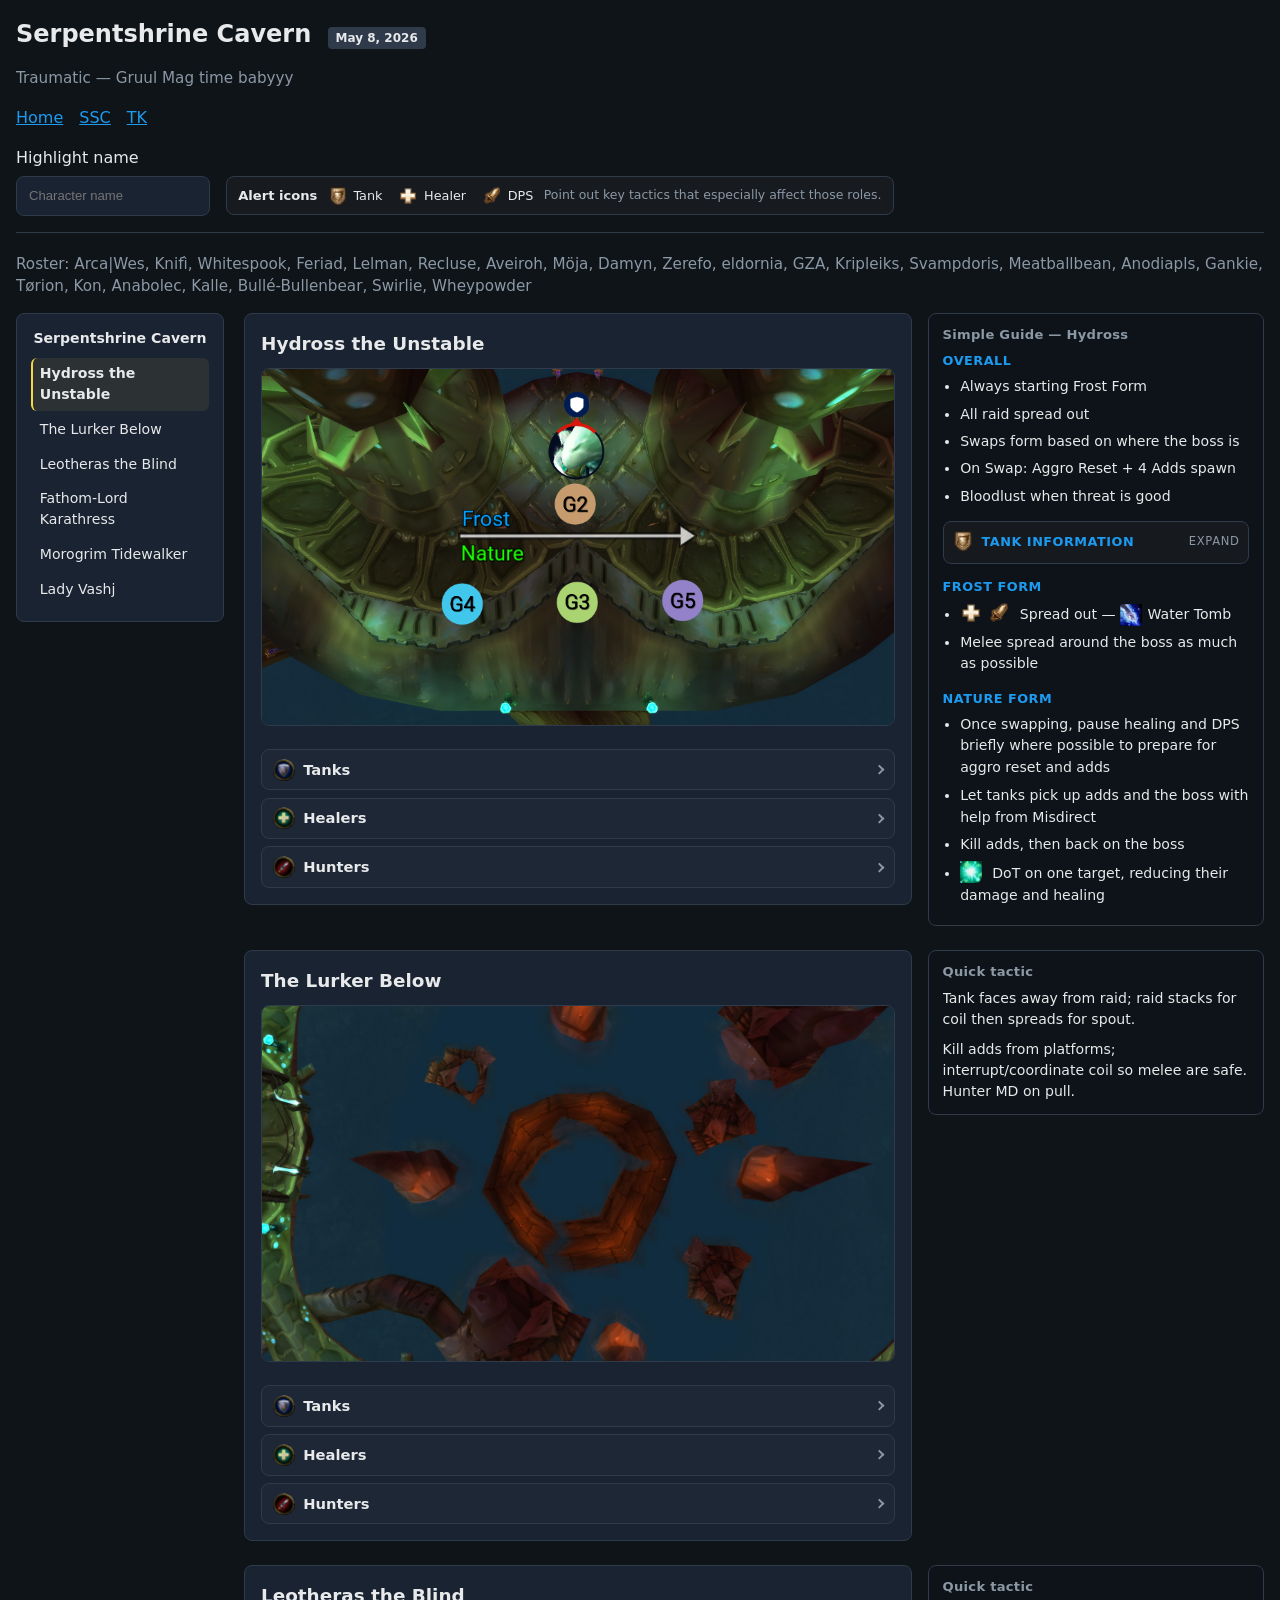
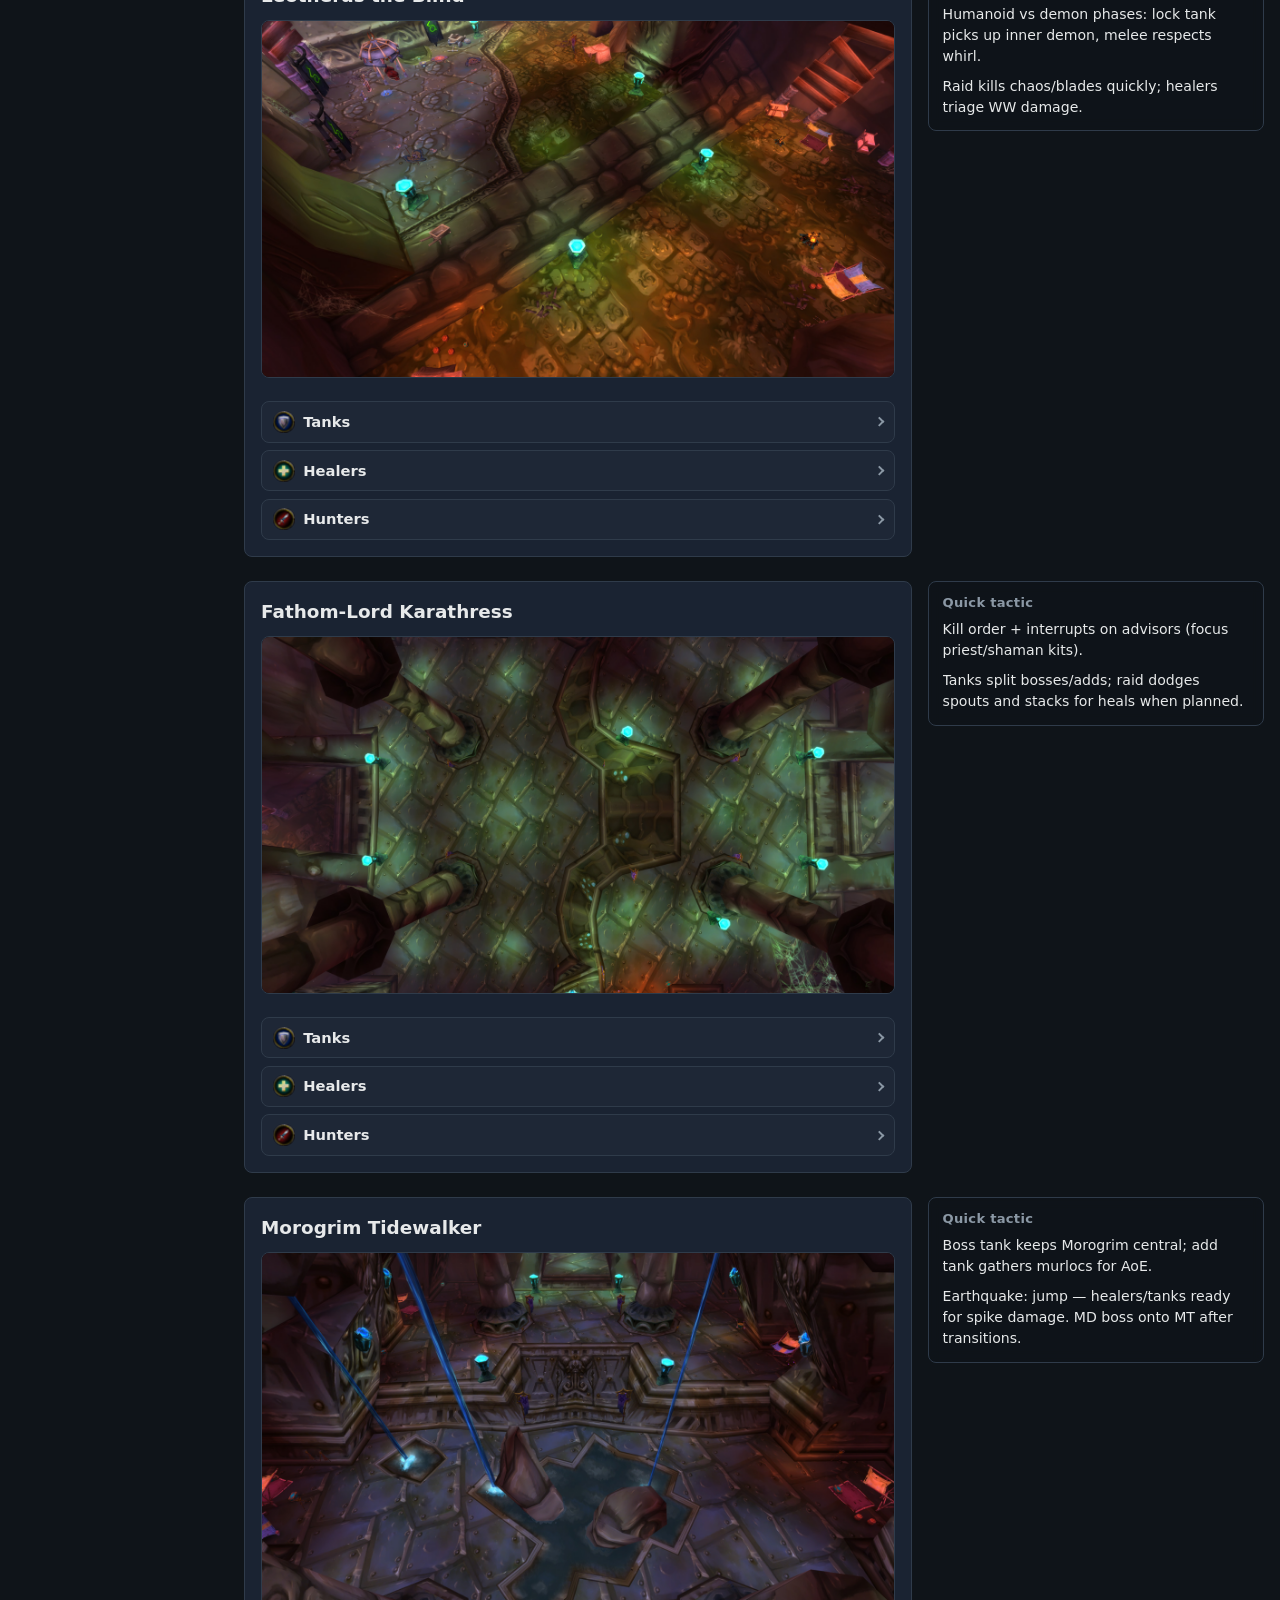
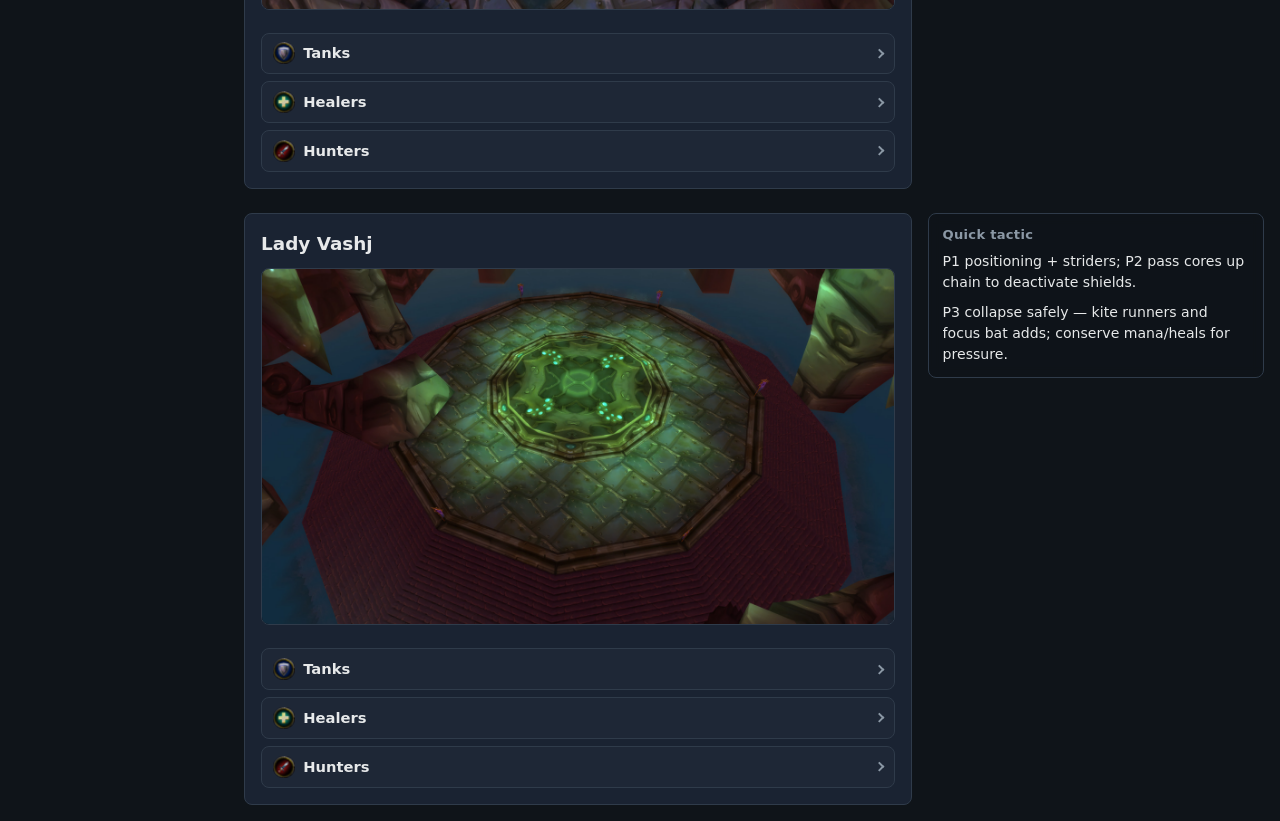
==== commit 2d674e74: "publish raid snapshot 2026-05-11" ====
--- a/docs/ssc/index.html
+++ b/docs/ssc/index.html
@@ -31,7 +31,7 @@
       <div class="toc-title">Serpentshrine Cavern</div>
       <ol><li><a href="#hydross">Hydross the Unstable</a></li><li><a href="#lurker">The Lurker Below</a></li><li><a href="#leotheras">Leotheras the Blind</a></li><li><a href="#fathom">Fathom-Lord Karathress</a></li><li><a href="#tidewalker">Morogrim Tidewalker</a></li><li><a href="#vashj">Lady Vashj</a></li></ol>
     </nav>
-    <div class="boss-stack"><div class="boss-layout boss-anchor" id="hydross" tabindex="-1"><section class="boss boss-main" aria-labelledby="hydross-title"><h2 id="hydross-title">Hydross the Unstable</h2><div class="boss-img-wrap"><img class="boss-img" src="../assets/boss-images/ssc/hydross.png" alt="Hydross the Unstable map"/></div><div class="boss-assign"><details class="acc-item"><summary><span class="acc-ico"><img class="acc-role-img" src="../assets/wow-icons/Icon-class-role-tank-42x42.webp" alt="" width="22" height="22" loading="lazy"/></span><span class="acc-title">Tanks</span><span class="acc-chevron" aria-hidden="true"></span></summary><div class="acc-body"><table class="assign"><thead><tr><th>Role</th><th>Type</th><th>Assigned</th></tr></thead><tbody><tr data-name="Bullé-Bullenbear"><td>Main tank — Frost</td><td class="kind">tank</td><td>Bullé-Bullenbear</td></tr><tr data-name="Tørion"><td>Offtank — Nature</td><td class="kind">tank</td><td>Tørion</td></tr></tbody></table></div></details><details class="acc-item"><summary><span class="acc-ico"><img class="acc-role-img" src="../assets/wow-icons/Icon-class-role-healer-42x42.webp" alt="" width="22" height="22" loading="lazy"/></span><span class="acc-title">Healers</span><span class="acc-chevron" aria-hidden="true"></span></summary><div class="acc-body"><table class="assign"><thead><tr><th>Role</th><th>Type</th><th>Assigned</th></tr></thead><tbody><tr data-name="Svampdoris"><td>Raid heal 1</td><td class="kind">heal_raid</td><td>Svampdoris</td></tr><tr data-name="Whitespook"><td>Raid heal 2</td><td class="kind">heal_raid</td><td>Whitespook</td></tr><tr data-name="Knifì"><td>Tank heals — follow active tank (frost ↔ nature)</td><td class="kind">heal_tank</td><td>Knifì</td></tr></tbody></table></div></details><details class="acc-item"><summary><span class="acc-ico"><img class="acc-role-img" src="../assets/wow-icons/Icon-class-role-dealer-42x42.webp" alt="" width="22" height="22" loading="lazy"/></span><span class="acc-title">Hunters</span><span class="acc-chevron" aria-hidden="true"></span></summary><div class="acc-body"><table class="assign"><thead><tr><th>Role</th><th>Type</th><th>Assigned</th></tr></thead><tbody><tr data-name="Aveiroh"><td>Misdirect — Frost pull</td><td class="kind">misdirect</td><td>Aveiroh</td></tr><tr data-name="Wheypowder"><td>Misdirect — Nature transition</td><td class="kind">misdirect</td><td>Wheypowder</td></tr></tbody></table></div></details></div></section><aside class="tactic-card tactic-rail" aria-label="Simple Guide — Hydross"><h3 class="tactic-h">Simple Guide — Hydross</h3><div class="tactic-body"><div class="tactic-section"><h4 class="tactic-sub">Overall</h4><ul class="tactic-list"><li>Always starting Frost Form</li><li>All raid spread out</li><li>Swaps form based on where the boss is</li><li>On Swap: Aggro Reset + 4 Adds spawn</li><li>Bloodlust when threat is good</li></ul></div><details class="tactic-section tactic-details"><summary class="tactic-details-sum"><span class="tactic-details-sum-main"><img class="tactic-details-ico" src="../assets/wow-icons/alert-tank.webp" alt="" width="22" height="22" loading="lazy"/><span class="tactic-sub">Tank Information</span></span><span class="tactic-details-hint" aria-hidden="true">Expand</span></summary><div class="tactic-details-body"><ul class="tactic-list"><li>Each form puts a stacking debuff on you — <img class="tactic-inline-ico" src="../assets/wow-icons/Mark-of-Hydross.jpg" alt="" width="22" height="22" loading="lazy"/> Frost: Mark of Hydross, and <img class="tactic-inline-ico" src="../assets/wow-icons/Mark-of-Corruption.jpg" alt="" width="22" height="22" loading="lazy"/> Nature: Mark of Corruption</li><li>It stacks 5 times for 10%, 25%, 50%, 100% and 250% more damage taken from that element while you're attuned to it</li><li>Move the boss when damage is too high to force the swap</li></ul></div></details><div class="tactic-section"><h4 class="tactic-sub">Frost Form</h4><ul class="tactic-list"><li><img class="tactic-inline-ico" src="../assets/wow-icons/alert-healer.webp" alt="" width="22" height="22" loading="lazy"/><img class="tactic-inline-ico" src="../assets/wow-icons/alert-dps.webp" alt="" width="22" height="22" loading="lazy"/> Spread out — <a class="tactic-wowhead" href="https://www.wowhead.com/tbc/spell=38235" target="_blank" rel="noopener noreferrer"><span class="tactic-wowhead-lbl">Water Tomb</span><img class="tactic-inline-ico" src="../assets/wow-icons/Water-Tomb.jpg" alt="" width="22" height="22" loading="lazy"/></a> picks one player; anyone within ~8 yards takes damage and is stunned</li><li>Melee spread around the boss as much as possible</li></ul></div><div class="tactic-section"><h4 class="tactic-sub">Nature Form</h4><ul class="tactic-list"><li>Once swapping, pause healing and DPS briefly where possible to prepare for aggro reset and adds</li><li>Let tanks pick up adds and the boss with help from Misdirect</li><li>Kill adds, then back on the boss</li><li><img class="tactic-inline-ico" src="../assets/wow-icons/Vile-Sludge.jpg" alt="" width="22" height="22" loading="lazy"/> DoT on one target, reducing their damage and healing</li></ul></div></div></aside></div><div class="boss-layout boss-anchor" id="lurker" tabindex="-1"><section class="boss boss-main" aria-labelledby="lurker-title"><h2 id="lurker-title">The Lurker Below</h2><div class="boss-img-wrap"><img class="boss-img" src="../assets/boss-images/ssc/lurker.png" alt="The Lurker Below map"/></div><div class="boss-assign"><details class="acc-item"><summary><span class="acc-ico"><img class="acc-role-img" src="../assets/wow-icons/Icon-class-role-tank-42x42.webp" alt="" width="22" height="22" loading="lazy"/></span><span class="acc-title">Tanks</span><span class="acc-chevron" aria-hidden="true"></span></summary><div class="acc-body"><table class="assign"><thead><tr><th>Role</th><th>Type</th><th>Assigned</th></tr></thead><tbody><tr data-name="Meatballbean"><td>Main tank — Lurker</td><td class="kind">tank</td><td>Meatballbean</td></tr></tbody></table></div></details><details class="acc-item"><summary><span class="acc-ico"><img class="acc-role-img" src="../assets/wow-icons/Icon-class-role-healer-42x42.webp" alt="" width="22" height="22" loading="lazy"/></span><span class="acc-title">Healers</span><span class="acc-chevron" aria-hidden="true"></span></summary><div class="acc-body"><table class="assign"><thead><tr><th>Role</th><th>Type</th><th>Assigned</th></tr></thead><tbody><tr data-name="Svampdoris"><td>Raid heal 1</td><td class="kind">heal_raid</td><td>Svampdoris</td></tr><tr data-name="Whitespook"><td>Raid heal 2</td><td class="kind">heal_raid</td><td>Whitespook</td></tr><tr data-name="Knifì"><td>Tank heal</td><td class="kind">heal_tank</td><td>Knifì</td></tr></tbody></table></div></details><details class="acc-item"><summary><span class="acc-ico"><img class="acc-role-img" src="../assets/wow-icons/Icon-class-role-dealer-42x42.webp" alt="" width="22" height="22" loading="lazy"/></span><span class="acc-title">Hunters</span><span class="acc-chevron" aria-hidden="true"></span></summary><div class="acc-body"><table class="assign"><thead><tr><th>Role</th><th>Type</th><th>Assigned</th></tr></thead><tbody><tr data-name="Aveiroh"><td>Misdirect to MT (pull)</td><td class="kind">misdirect</td><td>Aveiroh</td></tr></tbody></table></div></details></div></section><aside class="tactic-card tactic-rail" aria-label="Tactics"><h3 class="tactic-h">Quick tactic</h3><div class="tactic-body"><p>Tank faces away from raid; raid stacks for coil then spreads for spout.</p><p>Kill adds from platforms; interrupt/coordinate coil so melee are safe. Hunter MD on pull.</p></div></aside></div><div class="boss-layout boss-anchor" id="leotheras" tabindex="-1"><section class="boss boss-main" aria-labelledby="leotheras-title"><h2 id="leotheras-title">Leotheras the Blind</h2><div class="boss-img-wrap"><img class="boss-img" src="../assets/boss-images/ssc/leotheras.png" alt="Leotheras the Blind map"/></div><div class="boss-assign"><details class="acc-item"><summary><span class="acc-ico"><img class="acc-role-img" src="../assets/wow-icons/Icon-class-role-tank-42x42.webp" alt="" width="22" height="22" loading="lazy"/></span><span class="acc-title">Tanks</span><span class="acc-chevron" aria-hidden="true"></span></summary><div class="acc-body"><table class="assign"><thead><tr><th>Role</th><th>Type</th><th>Assigned</th></tr></thead><tbody><tr data-name="Tørion"><td>Humanoid tank</td><td class="kind">tank</td><td>Tørion</td></tr><tr data-name="Bullé-Bullenbear"><td>Demon / lock tank</td><td class="kind">tank</td><td>Bullé-Bullenbear</td></tr></tbody></table></div></details><details class="acc-item"><summary><span class="acc-ico"><img class="acc-role-img" src="../assets/wow-icons/Icon-class-role-healer-42x42.webp" alt="" width="22" height="22" loading="lazy"/></span><span class="acc-title">Healers</span><span class="acc-chevron" aria-hidden="true"></span></summary><div class="acc-body"><table class="assign"><thead><tr><th>Role</th><th>Type</th><th>Assigned</th></tr></thead><tbody><tr data-name="Svampdoris"><td>Raid heal 1</td><td class="kind">heal_raid</td><td>Svampdoris</td></tr><tr data-name="Whitespook"><td>Raid heal 2</td><td class="kind">heal_raid</td><td>Whitespook</td></tr><tr data-name="Möja"><td>Tank heal — humanoid</td><td class="kind">heal_tank</td><td>Möja</td></tr><tr data-name="Kon"><td>Tank heal — demon</td><td class="kind">heal_tank</td><td>Kon</td></tr></tbody></table></div></details><details class="acc-item"><summary><span class="acc-ico"><img class="acc-role-img" src="../assets/wow-icons/Icon-class-role-dealer-42x42.webp" alt="" width="22" height="22" loading="lazy"/></span><span class="acc-title">Hunters</span><span class="acc-chevron" aria-hidden="true"></span></summary><div class="acc-body"><table class="assign"><thead><tr><th>Role</th><th>Type</th><th>Assigned</th></tr></thead><tbody><tr data-name="Aveiroh"><td>Misdirect</td><td class="kind">misdirect</td><td>Aveiroh</td></tr></tbody></table></div></details></div></section><aside class="tactic-card tactic-rail" aria-label="Tactics"><h3 class="tactic-h">Quick tactic</h3><div class="tactic-body"><p>Humanoid vs demon phases: lock tank picks up inner demon, melee respects whirl.</p><p>Raid kills chaos/blades quickly; healers triage WW damage.</p></div></aside></div><div class="boss-layout boss-anchor" id="fathom" tabindex="-1"><section class="boss boss-main" aria-labelledby="fathom-title"><h2 id="fathom-title">Fathom-Lord Karathress</h2><div class="boss-img-wrap"><img class="boss-img" src="../assets/boss-images/ssc/fathom.png" alt="Fathom-Lord Karathress map"/></div><div class="boss-assign"><details class="acc-item"><summary><span class="acc-ico"><img class="acc-role-img" src="../assets/wow-icons/Icon-class-role-tank-42x42.webp" alt="" width="22" height="22" loading="lazy"/></span><span class="acc-title">Tanks</span><span class="acc-chevron" aria-hidden="true"></span></summary><div class="acc-body"><table class="assign"><thead><tr><th>Role</th><th>Type</th><th>Assigned</th></tr></thead><tbody><tr data-name="Bullé-Bullenbear"><td>Tank — Karathress</td><td class="kind">tank</td><td>Bullé-Bullenbear</td></tr><tr data-name="Tørion"><td>Tank — Sharkiss</td><td class="kind">tank</td><td>Tørion</td></tr><tr data-name="Tørion"><td>Tank — Tidalvess / Caribdis</td><td class="kind">tank</td><td>Tørion</td></tr></tbody></table></div></details><details class="acc-item"><summary><span class="acc-ico"><img class="acc-role-img" src="../assets/wow-icons/Icon-class-role-healer-42x42.webp" alt="" width="22" height="22" loading="lazy"/></span><span class="acc-title">Healers</span><span class="acc-chevron" aria-hidden="true"></span></summary><div class="acc-body"><table class="assign"><thead><tr><th>Role</th><th>Type</th><th>Assigned</th></tr></thead><tbody><tr data-name="Svampdoris"><td>Raid heal 1</td><td class="kind">heal_raid</td><td>Svampdoris</td></tr><tr data-name="Whitespook"><td>Raid heal 2</td><td class="kind">heal_raid</td><td>Whitespook</td></tr><tr data-name="Svampdoris"><td>Tank heal team</td><td class="kind">heal_tank</td><td>Svampdoris</td></tr></tbody></table></div></details><details class="acc-item"><summary><span class="acc-ico"><img class="acc-role-img" src="../assets/wow-icons/Icon-class-role-dealer-42x42.webp" alt="" width="22" height="22" loading="lazy"/></span><span class="acc-title">Hunters</span><span class="acc-chevron" aria-hidden="true"></span></summary><div class="acc-body"><table class="assign"><thead><tr><th>Role</th><th>Type</th><th>Assigned</th></tr></thead><tbody><tr data-name="Aveiroh"><td>Misdirect (opening)</td><td class="kind">misdirect</td><td>Aveiroh</td></tr></tbody></table></div></details></div></section><aside class="tactic-card tactic-rail" aria-label="Tactics"><h3 class="tactic-h">Quick tactic</h3><div class="tactic-body"><p>Kill order + interrupts on advisors (focus priest/shaman kits).</p><p>Tanks split bosses/adds; raid dodges spouts and stacks for heals when planned.</p></div></aside></div><div class="boss-layout boss-anchor" id="tidewalker" tabindex="-1"><section class="boss boss-main" aria-labelledby="tidewalker-title"><h2 id="tidewalker-title">Morogrim Tidewalker</h2><div class="boss-img-wrap"><img class="boss-img" src="../assets/boss-images/ssc/tidewalker.png" alt="Morogrim Tidewalker map"/></div><div class="boss-assign"><details class="acc-item"><summary><span class="acc-ico"><img class="acc-role-img" src="../assets/wow-icons/Icon-class-role-tank-42x42.webp" alt="" width="22" height="22" loading="lazy"/></span><span class="acc-title">Tanks</span><span class="acc-chevron" aria-hidden="true"></span></summary><div class="acc-body"><table class="assign"><thead><tr><th>Role</th><th>Type</th><th>Assigned</th></tr></thead><tbody><tr data-name="Bullé-Bullenbear"><td>Main tank — boss</td><td class="kind">tank</td><td>Bullé-Bullenbear</td></tr><tr data-name="Meatballbean"><td>Murloc / add tank</td><td class="kind">tank</td><td>Meatballbean</td></tr></tbody></table></div></details><details class="acc-item"><summary><span class="acc-ico"><img class="acc-role-img" src="../assets/wow-icons/Icon-class-role-healer-42x42.webp" alt="" width="22" height="22" loading="lazy"/></span><span class="acc-title">Healers</span><span class="acc-chevron" aria-hidden="true"></span></summary><div class="acc-body"><table class="assign"><thead><tr><th>Role</th><th>Type</th><th>Assigned</th></tr></thead><tbody><tr data-name="Svampdoris"><td>Raid heal 1</td><td class="kind">heal_raid</td><td>Svampdoris</td></tr><tr data-name="Whitespook"><td>Raid heal 2</td><td class="kind">heal_raid</td><td>Whitespook</td></tr><tr data-name="Möja"><td>Tank heal — MT</td><td class="kind">heal_tank</td><td>Möja</td></tr><tr data-name="Kon"><td>Tank heal — OT</td><td class="kind">heal_tank</td><td>Kon</td></tr></tbody></table></div></details><details class="acc-item"><summary><span class="acc-ico"><img class="acc-role-img" src="../assets/wow-icons/Icon-class-role-dealer-42x42.webp" alt="" width="22" height="22" loading="lazy"/></span><span class="acc-title">Hunters</span><span class="acc-chevron" aria-hidden="true"></span></summary><div class="acc-body"><table class="assign"><thead><tr><th>Role</th><th>Type</th><th>Assigned</th></tr></thead><tbody><tr data-name="Aveiroh"><td>Misdirect to MT</td><td class="kind">misdirect</td><td>Aveiroh</td></tr></tbody></table></div></details></div></section><aside class="tactic-card tactic-rail" aria-label="Tactics"><h3 class="tactic-h">Quick tactic</h3><div class="tactic-body"><p>Boss tank keeps Morogrim central; add tank gathers murlocs for AoE.</p><p>Earthquake: jump — healers/tanks ready for spike damage. MD boss onto MT after transitions.</p></div></aside></div><div class="boss-layout boss-anchor" id="vashj" tabindex="-1"><section class="boss boss-main" aria-labelledby="vashj-title"><h2 id="vashj-title">Lady Vashj</h2><div class="boss-img-wrap"><img class="boss-img" src="../assets/boss-images/ssc/vashj.png" alt="Lady Vashj map"/></div><div class="boss-assign"><details class="acc-item"><summary><span class="acc-ico"><img class="acc-role-img" src="../assets/wow-icons/Icon-class-role-tank-42x42.webp" alt="" width="22" height="22" loading="lazy"/></span><span class="acc-title">Tanks</span><span class="acc-chevron" aria-hidden="true"></span></summary><div class="acc-body"><table class="assign"><thead><tr><th>Role</th><th>Type</th><th>Assigned</th></tr></thead><tbody><tr data-name="Bullé-Bullenbear"><td>Main tank — P1/P3</td><td class="kind">tank</td><td>Bullé-Bullenbear</td></tr><tr data-name="Kalle"><td>Strider / add tank</td><td class="kind">tank</td><td>Kalle</td></tr></tbody></table></div></details><details class="acc-item"><summary><span class="acc-ico"><img class="acc-role-img" src="../assets/wow-icons/Icon-class-role-healer-42x42.webp" alt="" width="22" height="22" loading="lazy"/></span><span class="acc-title">Healers</span><span class="acc-chevron" aria-hidden="true"></span></summary><div class="acc-body"><table class="assign"><thead><tr><th>Role</th><th>Type</th><th>Assigned</th></tr></thead><tbody><tr data-name="Svampdoris"><td>Raid heal 1</td><td class="kind">heal_raid</td><td>Svampdoris</td></tr><tr data-name="Whitespook"><td>Raid heal 2</td><td class="kind">heal_raid</td><td>Whitespook</td></tr><tr data-name="Möja"><td>Raid heal 3</td><td class="kind">heal_raid</td><td>Möja</td></tr><tr data-name="Kon"><td>Tank heal — MT</td><td class="kind">heal_tank</td><td>Kon</td></tr><tr data-name="Kalle"><td>Tank heal — adds</td><td class="kind">heal_tank</td><td>Kalle</td></tr></tbody></table></div></details><details class="acc-item"><summary><span class="acc-ico"><img class="acc-role-img" src="../assets/wow-icons/Icon-class-role-dealer-42x42.webp" alt="" width="22" height="22" loading="lazy"/></span><span class="acc-title">Hunters</span><span class="acc-chevron" aria-hidden="true"></span></summary><div class="acc-body"><table class="assign"><thead><tr><th>Role</th><th>Type</th><th>Assigned</th></tr></thead><tbody><tr data-name="Aveiroh"><td>Misdirect — core / adds</td><td class="kind">misdirect</td><td>Aveiroh</td></tr></tbody></table></div></details></div></section><aside class="tactic-card tactic-rail" aria-label="Tactics"><h3 class="tactic-h">Quick tactic</h3><div class="tactic-body"><p>P1 positioning + striders; P2 pass cores up chain to deactivate shields.</p><p>P3 collapse safely — kite runners and focus bat adds; conserve mana/heals for pressure.</p></div></aside></div></div>
+    <div class="boss-stack"><div class="boss-layout boss-anchor" id="hydross" tabindex="-1"><section class="boss boss-main" aria-labelledby="hydross-title"><h2 id="hydross-title">Hydross the Unstable</h2><div class="boss-img-wrap"><img class="boss-img" src="../assets/boss-images/ssc/hydross.png" alt="Hydross the Unstable map"/></div><div class="boss-assign"><details class="acc-item"><summary><span class="acc-ico"><img class="acc-role-img" src="../assets/wow-icons/Icon-class-role-tank-42x42.webp" alt="" width="22" height="22" loading="lazy"/></span><span class="acc-title">Tanks</span><span class="acc-chevron" aria-hidden="true"></span></summary><div class="acc-body"><table class="assign"><thead><tr><th>Role</th><th>Type</th><th>Assigned</th></tr></thead><tbody><tr data-name="Bullé-Bullenbear"><td>Main tank — Frost</td><td class="kind">tank</td><td>Bullé-Bullenbear</td></tr><tr data-name="Tørion"><td>Offtank — Nature</td><td class="kind">tank</td><td>Tørion</td></tr></tbody></table></div></details><details class="acc-item"><summary><span class="acc-ico"><img class="acc-role-img" src="../assets/wow-icons/Icon-class-role-healer-42x42.webp" alt="" width="22" height="22" loading="lazy"/></span><span class="acc-title">Healers</span><span class="acc-chevron" aria-hidden="true"></span></summary><div class="acc-body"><table class="assign"><thead><tr><th>Role</th><th>Type</th><th>Assigned</th></tr></thead><tbody><tr data-name="Svampdoris"><td>Raid heal 1</td><td class="kind">heal_raid</td><td>Svampdoris</td></tr><tr data-name="Whitespook"><td>Raid heal 2</td><td class="kind">heal_raid</td><td>Whitespook</td></tr><tr data-name="Knifì"><td>Tank heals — follow active tank (frost ↔ nature)</td><td class="kind">heal_tank</td><td>Knifì</td></tr></tbody></table></div></details><details class="acc-item"><summary><span class="acc-ico"><img class="acc-role-img" src="../assets/wow-icons/Icon-class-role-dealer-42x42.webp" alt="" width="22" height="22" loading="lazy"/></span><span class="acc-title">Hunters</span><span class="acc-chevron" aria-hidden="true"></span></summary><div class="acc-body"><table class="assign"><thead><tr><th>Role</th><th>Type</th><th>Assigned</th></tr></thead><tbody><tr data-name="Aveiroh"><td>Misdirect — Frost pull</td><td class="kind">misdirect</td><td>Aveiroh</td></tr><tr data-name="Wheypowder"><td>Misdirect — Nature transition</td><td class="kind">misdirect</td><td>Wheypowder</td></tr></tbody></table></div></details></div></section><aside class="tactic-card tactic-rail" aria-label="Simple Guide — Hydross"><h3 class="tactic-h">Simple Guide — Hydross</h3><div class="tactic-body"><div class="tactic-section"><h4 class="tactic-sub">Overall</h4><ul class="tactic-list"><li>Always starting Frost Form</li><li>All raid spread out</li><li>Swaps form based on where the boss is</li><li>On Swap: Aggro Reset + 4 Adds spawn</li><li>Bloodlust when threat is good</li></ul></div><details class="tactic-section tactic-details"><summary class="tactic-details-sum"><span class="tactic-details-sum-main"><img class="tactic-details-ico" src="../assets/wow-icons/alert-tank.webp" alt="" width="22" height="22" loading="lazy"/><span class="tactic-sub">Tank Information</span></span><span class="tactic-details-hint" aria-hidden="true">Expand</span></summary><div class="tactic-details-body"><ul class="tactic-list"><li>Each form stacks a debuff on you (up to 5 times; escalating damage from that element): <br/><a class="tactic-wowhead" href="https://www.wowhead.com/tbc/spell=38217" target="_blank" rel="noopener noreferrer"><img class="tactic-inline-ico" src="../assets/wow-icons/Mark-of-Hydross.jpg" alt="" width="22" height="22" loading="lazy"/><span class="tactic-wowhead-lbl">Mark of Hydross</span></a><br/><a class="tactic-wowhead" href="https://www.wowhead.com/tbc/spell=38221" target="_blank" rel="noopener noreferrer"><img class="tactic-inline-ico" src="../assets/wow-icons/Mark-of-Corruption.jpg" alt="" width="22" height="22" loading="lazy"/><span class="tactic-wowhead-lbl">Mark of Corruption</span></a>.</li><li>Move the boss when damage is too high to force the swap</li></ul></div></details><div class="tactic-section"><h4 class="tactic-sub">Frost Form</h4><ul class="tactic-list"><li><img class="tactic-inline-ico" src="../assets/wow-icons/alert-healer.webp" alt="" width="22" height="22" loading="lazy"/><img class="tactic-inline-ico" src="../assets/wow-icons/alert-dps.webp" alt="" width="22" height="22" loading="lazy"/> Spread out — <a class="tactic-wowhead" href="https://www.wowhead.com/tbc/spell=38235" target="_blank" rel="noopener noreferrer"><img class="tactic-inline-ico" src="../assets/wow-icons/Water-Tomb.jpg" alt="" width="22" height="22" loading="lazy"/><span class="tactic-wowhead-lbl">Water Tomb</span></a></li><li>Melee spread around the boss as much as possible</li></ul></div><div class="tactic-section"><h4 class="tactic-sub">Nature Form</h4><ul class="tactic-list"><li>Once swapping, pause healing and DPS briefly where possible to prepare for aggro reset and adds</li><li>Let tanks pick up adds and the boss with help from Misdirect</li><li>Kill adds, then back on the boss</li><li><img class="tactic-inline-ico" src="../assets/wow-icons/Vile-Sludge.jpg" alt="" width="22" height="22" loading="lazy"/> DoT on one target, reducing their damage and healing</li></ul></div></div></aside></div><div class="boss-layout boss-anchor" id="lurker" tabindex="-1"><section class="boss boss-main" aria-labelledby="lurker-title"><h2 id="lurker-title">The Lurker Below</h2><div class="boss-img-wrap"><img class="boss-img" src="../assets/boss-images/ssc/lurker.png" alt="The Lurker Below map"/></div><div class="boss-assign"><details class="acc-item"><summary><span class="acc-ico"><img class="acc-role-img" src="../assets/wow-icons/Icon-class-role-tank-42x42.webp" alt="" width="22" height="22" loading="lazy"/></span><span class="acc-title">Tanks</span><span class="acc-chevron" aria-hidden="true"></span></summary><div class="acc-body"><table class="assign"><thead><tr><th>Role</th><th>Type</th><th>Assigned</th></tr></thead><tbody><tr data-name="Meatballbean"><td>Main tank — Lurker</td><td class="kind">tank</td><td>Meatballbean</td></tr></tbody></table></div></details><details class="acc-item"><summary><span class="acc-ico"><img class="acc-role-img" src="../assets/wow-icons/Icon-class-role-healer-42x42.webp" alt="" width="22" height="22" loading="lazy"/></span><span class="acc-title">Healers</span><span class="acc-chevron" aria-hidden="true"></span></summary><div class="acc-body"><table class="assign"><thead><tr><th>Role</th><th>Type</th><th>Assigned</th></tr></thead><tbody><tr data-name="Svampdoris"><td>Raid heal 1</td><td class="kind">heal_raid</td><td>Svampdoris</td></tr><tr data-name="Whitespook"><td>Raid heal 2</td><td class="kind">heal_raid</td><td>Whitespook</td></tr><tr data-name="Knifì"><td>Tank heal</td><td class="kind">heal_tank</td><td>Knifì</td></tr></tbody></table></div></details><details class="acc-item"><summary><span class="acc-ico"><img class="acc-role-img" src="../assets/wow-icons/Icon-class-role-dealer-42x42.webp" alt="" width="22" height="22" loading="lazy"/></span><span class="acc-title">Hunters</span><span class="acc-chevron" aria-hidden="true"></span></summary><div class="acc-body"><table class="assign"><thead><tr><th>Role</th><th>Type</th><th>Assigned</th></tr></thead><tbody><tr data-name="Aveiroh"><td>Misdirect to MT (pull)</td><td class="kind">misdirect</td><td>Aveiroh</td></tr></tbody></table></div></details></div></section><aside class="tactic-card tactic-rail" aria-label="Tactics"><h3 class="tactic-h">Quick tactic</h3><div class="tactic-body"><p>Tank faces away from raid; raid stacks for coil then spreads for spout.</p><p>Kill adds from platforms; interrupt/coordinate coil so melee are safe. Hunter MD on pull.</p></div></aside></div><div class="boss-layout boss-anchor" id="leotheras" tabindex="-1"><section class="boss boss-main" aria-labelledby="leotheras-title"><h2 id="leotheras-title">Leotheras the Blind</h2><div class="boss-img-wrap"><img class="boss-img" src="../assets/boss-images/ssc/leotheras.png" alt="Leotheras the Blind map"/></div><div class="boss-assign"><details class="acc-item"><summary><span class="acc-ico"><img class="acc-role-img" src="../assets/wow-icons/Icon-class-role-tank-42x42.webp" alt="" width="22" height="22" loading="lazy"/></span><span class="acc-title">Tanks</span><span class="acc-chevron" aria-hidden="true"></span></summary><div class="acc-body"><table class="assign"><thead><tr><th>Role</th><th>Type</th><th>Assigned</th></tr></thead><tbody><tr data-name="Tørion"><td>Humanoid tank</td><td class="kind">tank</td><td>Tørion</td></tr><tr data-name="Bullé-Bullenbear"><td>Demon / lock tank</td><td class="kind">tank</td><td>Bullé-Bullenbear</td></tr></tbody></table></div></details><details class="acc-item"><summary><span class="acc-ico"><img class="acc-role-img" src="../assets/wow-icons/Icon-class-role-healer-42x42.webp" alt="" width="22" height="22" loading="lazy"/></span><span class="acc-title">Healers</span><span class="acc-chevron" aria-hidden="true"></span></summary><div class="acc-body"><table class="assign"><thead><tr><th>Role</th><th>Type</th><th>Assigned</th></tr></thead><tbody><tr data-name="Svampdoris"><td>Raid heal 1</td><td class="kind">heal_raid</td><td>Svampdoris</td></tr><tr data-name="Whitespook"><td>Raid heal 2</td><td class="kind">heal_raid</td><td>Whitespook</td></tr><tr data-name="Möja"><td>Tank heal — humanoid</td><td class="kind">heal_tank</td><td>Möja</td></tr><tr data-name="Kon"><td>Tank heal — demon</td><td class="kind">heal_tank</td><td>Kon</td></tr></tbody></table></div></details><details class="acc-item"><summary><span class="acc-ico"><img class="acc-role-img" src="../assets/wow-icons/Icon-class-role-dealer-42x42.webp" alt="" width="22" height="22" loading="lazy"/></span><span class="acc-title">Hunters</span><span class="acc-chevron" aria-hidden="true"></span></summary><div class="acc-body"><table class="assign"><thead><tr><th>Role</th><th>Type</th><th>Assigned</th></tr></thead><tbody><tr data-name="Aveiroh"><td>Misdirect</td><td class="kind">misdirect</td><td>Aveiroh</td></tr></tbody></table></div></details></div></section><aside class="tactic-card tactic-rail" aria-label="Tactics"><h3 class="tactic-h">Quick tactic</h3><div class="tactic-body"><p>Humanoid vs demon phases: lock tank picks up inner demon, melee respects whirl.</p><p>Raid kills chaos/blades quickly; healers triage WW damage.</p></div></aside></div><div class="boss-layout boss-anchor" id="fathom" tabindex="-1"><section class="boss boss-main" aria-labelledby="fathom-title"><h2 id="fathom-title">Fathom-Lord Karathress</h2><div class="boss-img-wrap"><img class="boss-img" src="../assets/boss-images/ssc/fathom.png" alt="Fathom-Lord Karathress map"/></div><div class="boss-assign"><details class="acc-item"><summary><span class="acc-ico"><img class="acc-role-img" src="../assets/wow-icons/Icon-class-role-tank-42x42.webp" alt="" width="22" height="22" loading="lazy"/></span><span class="acc-title">Tanks</span><span class="acc-chevron" aria-hidden="true"></span></summary><div class="acc-body"><table class="assign"><thead><tr><th>Role</th><th>Type</th><th>Assigned</th></tr></thead><tbody><tr data-name="Bullé-Bullenbear"><td>Tank — Karathress</td><td class="kind">tank</td><td>Bullé-Bullenbear</td></tr><tr data-name="Tørion"><td>Tank — Sharkiss</td><td class="kind">tank</td><td>Tørion</td></tr><tr data-name="Tørion"><td>Tank — Tidalvess / Caribdis</td><td class="kind">tank</td><td>Tørion</td></tr></tbody></table></div></details><details class="acc-item"><summary><span class="acc-ico"><img class="acc-role-img" src="../assets/wow-icons/Icon-class-role-healer-42x42.webp" alt="" width="22" height="22" loading="lazy"/></span><span class="acc-title">Healers</span><span class="acc-chevron" aria-hidden="true"></span></summary><div class="acc-body"><table class="assign"><thead><tr><th>Role</th><th>Type</th><th>Assigned</th></tr></thead><tbody><tr data-name="Svampdoris"><td>Raid heal 1</td><td class="kind">heal_raid</td><td>Svampdoris</td></tr><tr data-name="Whitespook"><td>Raid heal 2</td><td class="kind">heal_raid</td><td>Whitespook</td></tr><tr data-name="Svampdoris"><td>Tank heal team</td><td class="kind">heal_tank</td><td>Svampdoris</td></tr></tbody></table></div></details><details class="acc-item"><summary><span class="acc-ico"><img class="acc-role-img" src="../assets/wow-icons/Icon-class-role-dealer-42x42.webp" alt="" width="22" height="22" loading="lazy"/></span><span class="acc-title">Hunters</span><span class="acc-chevron" aria-hidden="true"></span></summary><div class="acc-body"><table class="assign"><thead><tr><th>Role</th><th>Type</th><th>Assigned</th></tr></thead><tbody><tr data-name="Aveiroh"><td>Misdirect (opening)</td><td class="kind">misdirect</td><td>Aveiroh</td></tr></tbody></table></div></details></div></section><aside class="tactic-card tactic-rail" aria-label="Tactics"><h3 class="tactic-h">Quick tactic</h3><div class="tactic-body"><p>Kill order + interrupts on advisors (focus priest/shaman kits).</p><p>Tanks split bosses/adds; raid dodges spouts and stacks for heals when planned.</p></div></aside></div><div class="boss-layout boss-anchor" id="tidewalker" tabindex="-1"><section class="boss boss-main" aria-labelledby="tidewalker-title"><h2 id="tidewalker-title">Morogrim Tidewalker</h2><div class="boss-img-wrap"><img class="boss-img" src="../assets/boss-images/ssc/tidewalker.png" alt="Morogrim Tidewalker map"/></div><div class="boss-assign"><details class="acc-item"><summary><span class="acc-ico"><img class="acc-role-img" src="../assets/wow-icons/Icon-class-role-tank-42x42.webp" alt="" width="22" height="22" loading="lazy"/></span><span class="acc-title">Tanks</span><span class="acc-chevron" aria-hidden="true"></span></summary><div class="acc-body"><table class="assign"><thead><tr><th>Role</th><th>Type</th><th>Assigned</th></tr></thead><tbody><tr data-name="Bullé-Bullenbear"><td>Main tank — boss</td><td class="kind">tank</td><td>Bullé-Bullenbear</td></tr><tr data-name="Meatballbean"><td>Murloc / add tank</td><td class="kind">tank</td><td>Meatballbean</td></tr></tbody></table></div></details><details class="acc-item"><summary><span class="acc-ico"><img class="acc-role-img" src="../assets/wow-icons/Icon-class-role-healer-42x42.webp" alt="" width="22" height="22" loading="lazy"/></span><span class="acc-title">Healers</span><span class="acc-chevron" aria-hidden="true"></span></summary><div class="acc-body"><table class="assign"><thead><tr><th>Role</th><th>Type</th><th>Assigned</th></tr></thead><tbody><tr data-name="Svampdoris"><td>Raid heal 1</td><td class="kind">heal_raid</td><td>Svampdoris</td></tr><tr data-name="Whitespook"><td>Raid heal 2</td><td class="kind">heal_raid</td><td>Whitespook</td></tr><tr data-name="Möja"><td>Tank heal — MT</td><td class="kind">heal_tank</td><td>Möja</td></tr><tr data-name="Kon"><td>Tank heal — OT</td><td class="kind">heal_tank</td><td>Kon</td></tr></tbody></table></div></details><details class="acc-item"><summary><span class="acc-ico"><img class="acc-role-img" src="../assets/wow-icons/Icon-class-role-dealer-42x42.webp" alt="" width="22" height="22" loading="lazy"/></span><span class="acc-title">Hunters</span><span class="acc-chevron" aria-hidden="true"></span></summary><div class="acc-body"><table class="assign"><thead><tr><th>Role</th><th>Type</th><th>Assigned</th></tr></thead><tbody><tr data-name="Aveiroh"><td>Misdirect to MT</td><td class="kind">misdirect</td><td>Aveiroh</td></tr></tbody></table></div></details></div></section><aside class="tactic-card tactic-rail" aria-label="Tactics"><h3 class="tactic-h">Quick tactic</h3><div class="tactic-body"><p>Boss tank keeps Morogrim central; add tank gathers murlocs for AoE.</p><p>Earthquake: jump — healers/tanks ready for spike damage. MD boss onto MT after transitions.</p></div></aside></div><div class="boss-layout boss-anchor" id="vashj" tabindex="-1"><section class="boss boss-main" aria-labelledby="vashj-title"><h2 id="vashj-title">Lady Vashj</h2><div class="boss-img-wrap"><img class="boss-img" src="../assets/boss-images/ssc/vashj.png" alt="Lady Vashj map"/></div><div class="boss-assign"><details class="acc-item"><summary><span class="acc-ico"><img class="acc-role-img" src="../assets/wow-icons/Icon-class-role-tank-42x42.webp" alt="" width="22" height="22" loading="lazy"/></span><span class="acc-title">Tanks</span><span class="acc-chevron" aria-hidden="true"></span></summary><div class="acc-body"><table class="assign"><thead><tr><th>Role</th><th>Type</th><th>Assigned</th></tr></thead><tbody><tr data-name="Bullé-Bullenbear"><td>Main tank — P1/P3</td><td class="kind">tank</td><td>Bullé-Bullenbear</td></tr><tr data-name="Kalle"><td>Strider / add tank</td><td class="kind">tank</td><td>Kalle</td></tr></tbody></table></div></details><details class="acc-item"><summary><span class="acc-ico"><img class="acc-role-img" src="../assets/wow-icons/Icon-class-role-healer-42x42.webp" alt="" width="22" height="22" loading="lazy"/></span><span class="acc-title">Healers</span><span class="acc-chevron" aria-hidden="true"></span></summary><div class="acc-body"><table class="assign"><thead><tr><th>Role</th><th>Type</th><th>Assigned</th></tr></thead><tbody><tr data-name="Svampdoris"><td>Raid heal 1</td><td class="kind">heal_raid</td><td>Svampdoris</td></tr><tr data-name="Whitespook"><td>Raid heal 2</td><td class="kind">heal_raid</td><td>Whitespook</td></tr><tr data-name="Möja"><td>Raid heal 3</td><td class="kind">heal_raid</td><td>Möja</td></tr><tr data-name="Kon"><td>Tank heal — MT</td><td class="kind">heal_tank</td><td>Kon</td></tr><tr data-name="Kalle"><td>Tank heal — adds</td><td class="kind">heal_tank</td><td>Kalle</td></tr></tbody></table></div></details><details class="acc-item"><summary><span class="acc-ico"><img class="acc-role-img" src="../assets/wow-icons/Icon-class-role-dealer-42x42.webp" alt="" width="22" height="22" loading="lazy"/></span><span class="acc-title">Hunters</span><span class="acc-chevron" aria-hidden="true"></span></summary><div class="acc-body"><table class="assign"><thead><tr><th>Role</th><th>Type</th><th>Assigned</th></tr></thead><tbody><tr data-name="Aveiroh"><td>Misdirect — core / adds</td><td class="kind">misdirect</td><td>Aveiroh</td></tr></tbody></table></div></details></div></section><aside class="tactic-card tactic-rail" aria-label="Tactics"><h3 class="tactic-h">Quick tactic</h3><div class="tactic-body"><p>P1 positioning + striders; P2 pass cores up chain to deactivate shields.</p><p>P3 collapse safely — kite runners and focus bat adds; conserve mana/heals for pressure.</p></div></aside></div></div>
   </div>
   <script>
 (function(){
--- a/docs/assets/style.css
+++ b/docs/assets/style.css
@@ -102,11 +102,11 @@
   margin: 0;
 }
 
-/* Input + alert legend share one row so baselines/heights align with the field */
+/* Input + alert legend share one row — height matches .alert-key (padding + border + row) */
 .header-tools .find-inline {
   display: flex;
   flex-wrap: wrap;
-  align-items: flex-start;
+  align-items: center;
   gap: 0.75rem 1rem;
   margin-top: 0.35rem;
 }
@@ -116,6 +116,11 @@
   flex: 0 1 auto;
   min-width: min(100%, 11rem);
   max-width: 280px;
+  box-sizing: border-box;
+  height: 40px;
+  padding: 0 0.75rem;
+  border-radius: 8px;
+  font-size: 0.82rem;
 }
 
 .header-tools .alert-key-inline {
@@ -404,7 +409,21 @@
   padding-left: 1.1rem;
 }
 
-.tactic-list li { margin: 0.25rem 0; }
+.tactic-list li {
+  margin: 0.35rem 0;
+  line-height: 1.55;
+  overflow-wrap: break-word;
+}
+
+/* Keep icon + spell name on one line; line breaks happen between spell links in narrow rail */
+.tactic-card a.tactic-wowhead {
+  white-space: nowrap;
+}
+
+/* Indented spell rows after manual {br} in tactic bullets */
+.tactic-card .tactic-list li br + a.tactic-wowhead {
+  margin-inline-start: 1rem;
+}
 
 .tactic-muted {
   color: var(--muted);
@@ -506,9 +525,8 @@
   display: inline-flex;
   align-items: center;
   gap: 0.35rem;
-  vertical-align: baseline;
-  margin-right: 0.35rem;
-  line-height: 1.35;
+  vertical-align: middle;
+  line-height: inherit;
   border-radius: 4px;
   text-decoration: none;
   color: inherit;
@@ -519,7 +537,7 @@
   vertical-align: middle;
 }
 a.tactic-wowhead .tactic-wowhead-lbl {
-  font-weight: 500;
+  font-weight: inherit;
   color: var(--text);
 }
 a.tactic-wowhead:hover,
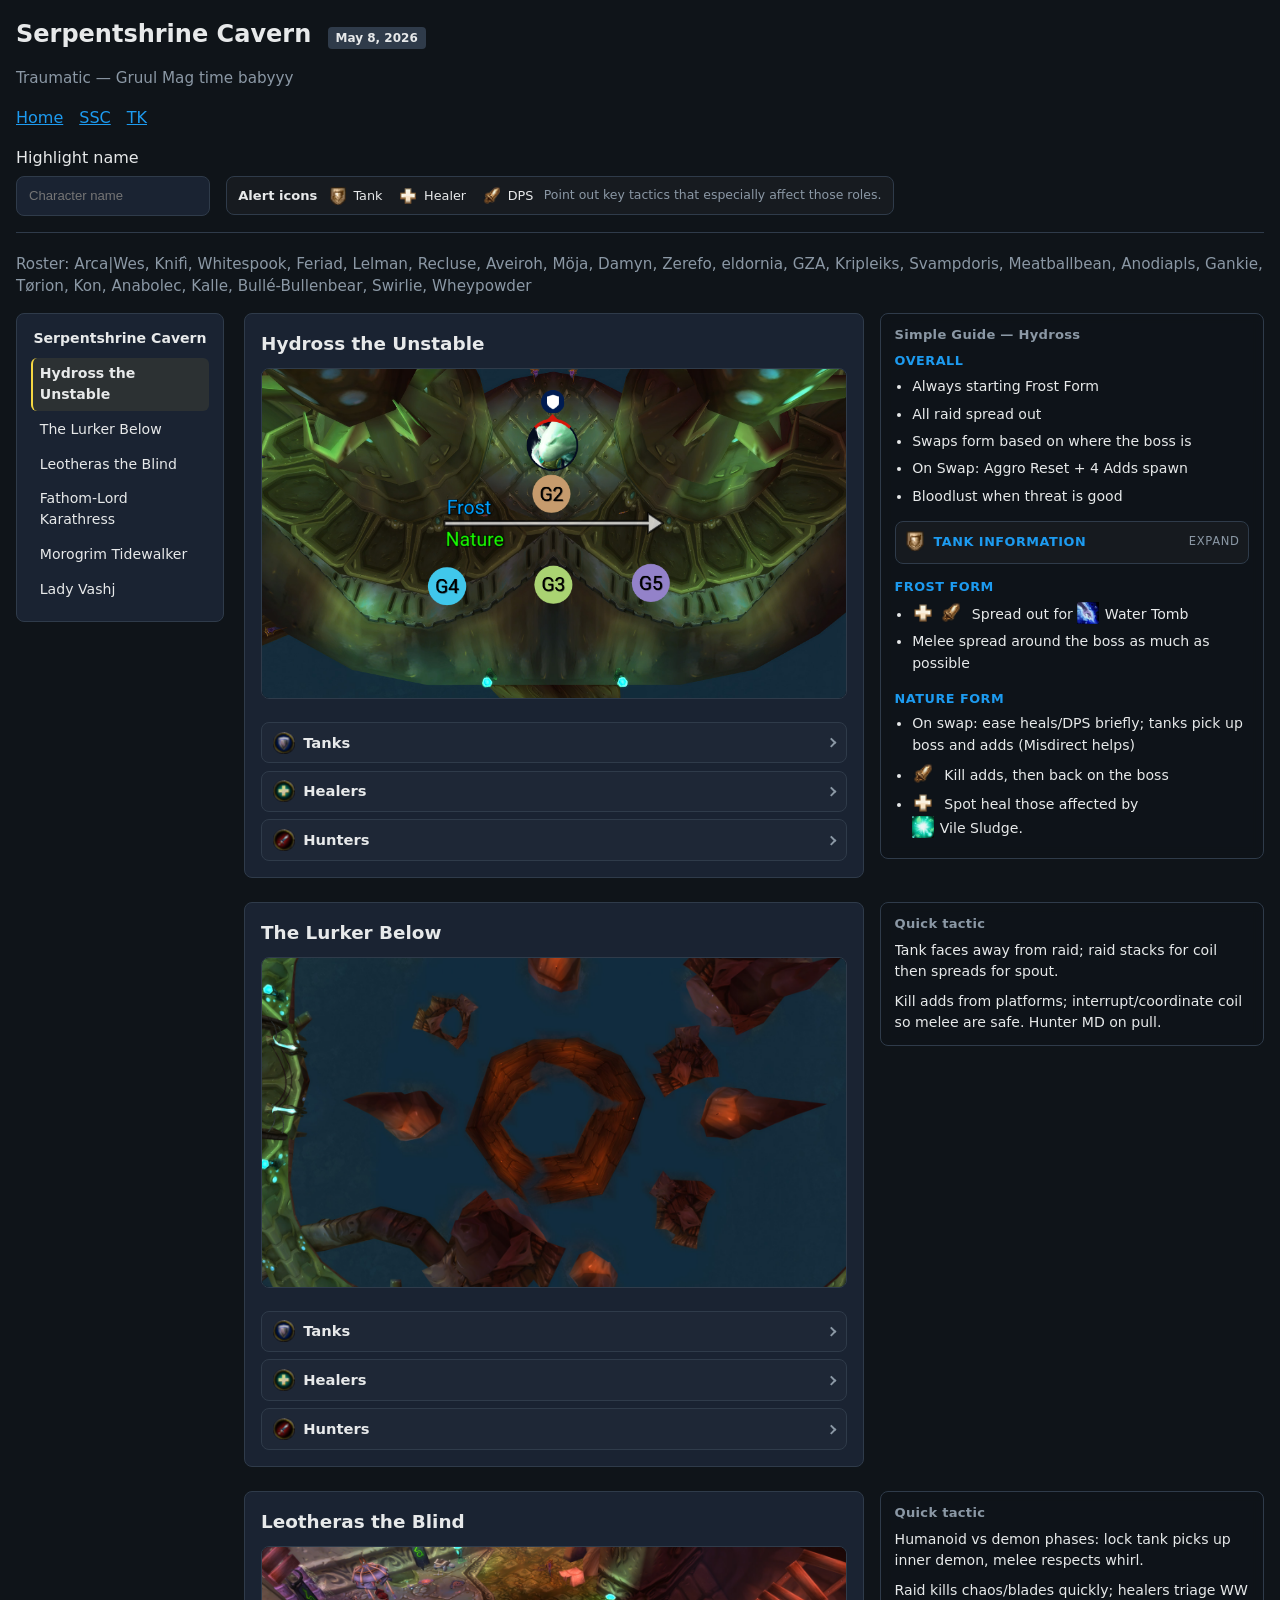
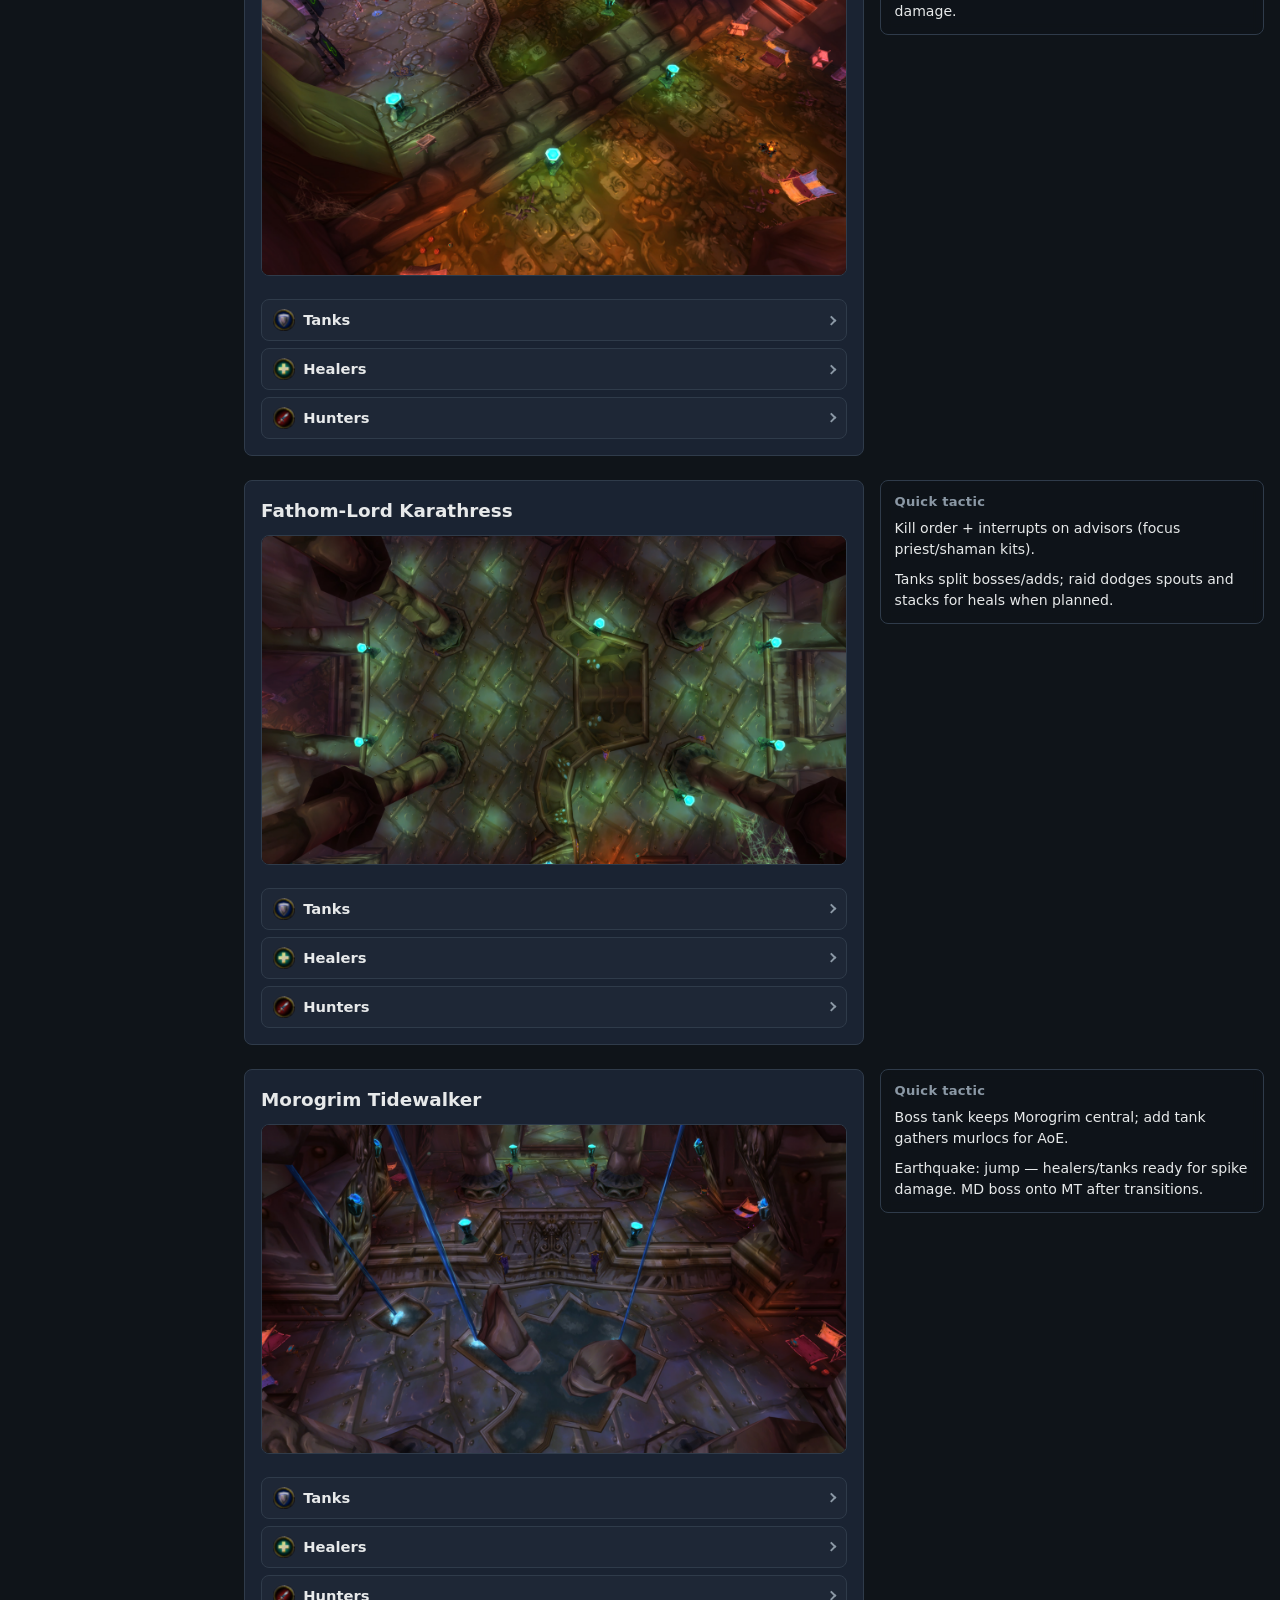
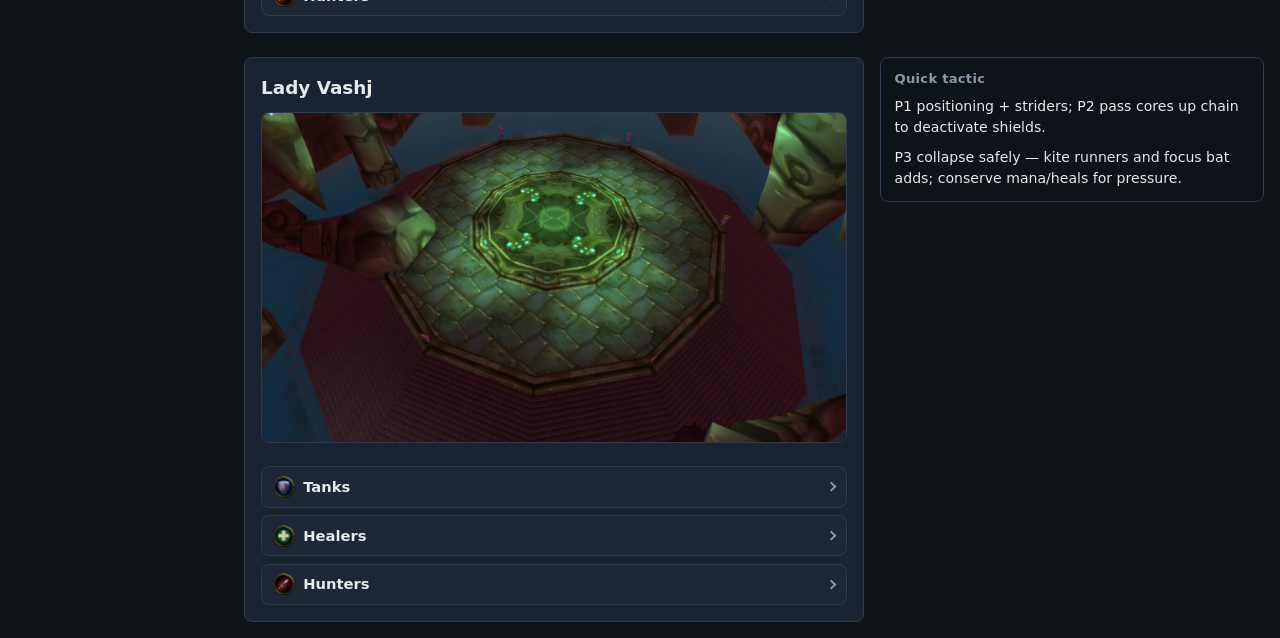
==== commit 88b7761f: "publish raid snapshot 2026-05-11" ====
--- a/docs/ssc/index.html
+++ b/docs/ssc/index.html
@@ -31,7 +31,7 @@
       <div class="toc-title">Serpentshrine Cavern</div>
       <ol><li><a href="#hydross">Hydross the Unstable</a></li><li><a href="#lurker">The Lurker Below</a></li><li><a href="#leotheras">Leotheras the Blind</a></li><li><a href="#fathom">Fathom-Lord Karathress</a></li><li><a href="#tidewalker">Morogrim Tidewalker</a></li><li><a href="#vashj">Lady Vashj</a></li></ol>
     </nav>
-    <div class="boss-stack"><div class="boss-layout boss-anchor" id="hydross" tabindex="-1"><section class="boss boss-main" aria-labelledby="hydross-title"><h2 id="hydross-title">Hydross the Unstable</h2><div class="boss-img-wrap"><img class="boss-img" src="../assets/boss-images/ssc/hydross.png" alt="Hydross the Unstable map"/></div><div class="boss-assign"><details class="acc-item"><summary><span class="acc-ico"><img class="acc-role-img" src="../assets/wow-icons/Icon-class-role-tank-42x42.webp" alt="" width="22" height="22" loading="lazy"/></span><span class="acc-title">Tanks</span><span class="acc-chevron" aria-hidden="true"></span></summary><div class="acc-body"><table class="assign"><thead><tr><th>Role</th><th>Type</th><th>Assigned</th></tr></thead><tbody><tr data-name="Bullé-Bullenbear"><td>Main tank — Frost</td><td class="kind">tank</td><td>Bullé-Bullenbear</td></tr><tr data-name="Tørion"><td>Offtank — Nature</td><td class="kind">tank</td><td>Tørion</td></tr></tbody></table></div></details><details class="acc-item"><summary><span class="acc-ico"><img class="acc-role-img" src="../assets/wow-icons/Icon-class-role-healer-42x42.webp" alt="" width="22" height="22" loading="lazy"/></span><span class="acc-title">Healers</span><span class="acc-chevron" aria-hidden="true"></span></summary><div class="acc-body"><table class="assign"><thead><tr><th>Role</th><th>Type</th><th>Assigned</th></tr></thead><tbody><tr data-name="Svampdoris"><td>Raid heal 1</td><td class="kind">heal_raid</td><td>Svampdoris</td></tr><tr data-name="Whitespook"><td>Raid heal 2</td><td class="kind">heal_raid</td><td>Whitespook</td></tr><tr data-name="Knifì"><td>Tank heals — follow active tank (frost ↔ nature)</td><td class="kind">heal_tank</td><td>Knifì</td></tr></tbody></table></div></details><details class="acc-item"><summary><span class="acc-ico"><img class="acc-role-img" src="../assets/wow-icons/Icon-class-role-dealer-42x42.webp" alt="" width="22" height="22" loading="lazy"/></span><span class="acc-title">Hunters</span><span class="acc-chevron" aria-hidden="true"></span></summary><div class="acc-body"><table class="assign"><thead><tr><th>Role</th><th>Type</th><th>Assigned</th></tr></thead><tbody><tr data-name="Aveiroh"><td>Misdirect — Frost pull</td><td class="kind">misdirect</td><td>Aveiroh</td></tr><tr data-name="Wheypowder"><td>Misdirect — Nature transition</td><td class="kind">misdirect</td><td>Wheypowder</td></tr></tbody></table></div></details></div></section><aside class="tactic-card tactic-rail" aria-label="Simple Guide — Hydross"><h3 class="tactic-h">Simple Guide — Hydross</h3><div class="tactic-body"><div class="tactic-section"><h4 class="tactic-sub">Overall</h4><ul class="tactic-list"><li>Always starting Frost Form</li><li>All raid spread out</li><li>Swaps form based on where the boss is</li><li>On Swap: Aggro Reset + 4 Adds spawn</li><li>Bloodlust when threat is good</li></ul></div><details class="tactic-section tactic-details"><summary class="tactic-details-sum"><span class="tactic-details-sum-main"><img class="tactic-details-ico" src="../assets/wow-icons/alert-tank.webp" alt="" width="22" height="22" loading="lazy"/><span class="tactic-sub">Tank Information</span></span><span class="tactic-details-hint" aria-hidden="true">Expand</span></summary><div class="tactic-details-body"><ul class="tactic-list"><li>Each form stacks a debuff on you (up to 5 times; escalating damage from that element): <br/><a class="tactic-wowhead" href="https://www.wowhead.com/tbc/spell=38217" target="_blank" rel="noopener noreferrer"><img class="tactic-inline-ico" src="../assets/wow-icons/Mark-of-Hydross.jpg" alt="" width="22" height="22" loading="lazy"/><span class="tactic-wowhead-lbl">Mark of Hydross</span></a><br/><a class="tactic-wowhead" href="https://www.wowhead.com/tbc/spell=38221" target="_blank" rel="noopener noreferrer"><img class="tactic-inline-ico" src="../assets/wow-icons/Mark-of-Corruption.jpg" alt="" width="22" height="22" loading="lazy"/><span class="tactic-wowhead-lbl">Mark of Corruption</span></a>.</li><li>Move the boss when damage is too high to force the swap</li></ul></div></details><div class="tactic-section"><h4 class="tactic-sub">Frost Form</h4><ul class="tactic-list"><li><img class="tactic-inline-ico" src="../assets/wow-icons/alert-healer.webp" alt="" width="22" height="22" loading="lazy"/><img class="tactic-inline-ico" src="../assets/wow-icons/alert-dps.webp" alt="" width="22" height="22" loading="lazy"/> Spread out — <a class="tactic-wowhead" href="https://www.wowhead.com/tbc/spell=38235" target="_blank" rel="noopener noreferrer"><img class="tactic-inline-ico" src="../assets/wow-icons/Water-Tomb.jpg" alt="" width="22" height="22" loading="lazy"/><span class="tactic-wowhead-lbl">Water Tomb</span></a></li><li>Melee spread around the boss as much as possible</li></ul></div><div class="tactic-section"><h4 class="tactic-sub">Nature Form</h4><ul class="tactic-list"><li>Once swapping, pause healing and DPS briefly where possible to prepare for aggro reset and adds</li><li>Let tanks pick up adds and the boss with help from Misdirect</li><li>Kill adds, then back on the boss</li><li><img class="tactic-inline-ico" src="../assets/wow-icons/Vile-Sludge.jpg" alt="" width="22" height="22" loading="lazy"/> DoT on one target, reducing their damage and healing</li></ul></div></div></aside></div><div class="boss-layout boss-anchor" id="lurker" tabindex="-1"><section class="boss boss-main" aria-labelledby="lurker-title"><h2 id="lurker-title">The Lurker Below</h2><div class="boss-img-wrap"><img class="boss-img" src="../assets/boss-images/ssc/lurker.png" alt="The Lurker Below map"/></div><div class="boss-assign"><details class="acc-item"><summary><span class="acc-ico"><img class="acc-role-img" src="../assets/wow-icons/Icon-class-role-tank-42x42.webp" alt="" width="22" height="22" loading="lazy"/></span><span class="acc-title">Tanks</span><span class="acc-chevron" aria-hidden="true"></span></summary><div class="acc-body"><table class="assign"><thead><tr><th>Role</th><th>Type</th><th>Assigned</th></tr></thead><tbody><tr data-name="Meatballbean"><td>Main tank — Lurker</td><td class="kind">tank</td><td>Meatballbean</td></tr></tbody></table></div></details><details class="acc-item"><summary><span class="acc-ico"><img class="acc-role-img" src="../assets/wow-icons/Icon-class-role-healer-42x42.webp" alt="" width="22" height="22" loading="lazy"/></span><span class="acc-title">Healers</span><span class="acc-chevron" aria-hidden="true"></span></summary><div class="acc-body"><table class="assign"><thead><tr><th>Role</th><th>Type</th><th>Assigned</th></tr></thead><tbody><tr data-name="Svampdoris"><td>Raid heal 1</td><td class="kind">heal_raid</td><td>Svampdoris</td></tr><tr data-name="Whitespook"><td>Raid heal 2</td><td class="kind">heal_raid</td><td>Whitespook</td></tr><tr data-name="Knifì"><td>Tank heal</td><td class="kind">heal_tank</td><td>Knifì</td></tr></tbody></table></div></details><details class="acc-item"><summary><span class="acc-ico"><img class="acc-role-img" src="../assets/wow-icons/Icon-class-role-dealer-42x42.webp" alt="" width="22" height="22" loading="lazy"/></span><span class="acc-title">Hunters</span><span class="acc-chevron" aria-hidden="true"></span></summary><div class="acc-body"><table class="assign"><thead><tr><th>Role</th><th>Type</th><th>Assigned</th></tr></thead><tbody><tr data-name="Aveiroh"><td>Misdirect to MT (pull)</td><td class="kind">misdirect</td><td>Aveiroh</td></tr></tbody></table></div></details></div></section><aside class="tactic-card tactic-rail" aria-label="Tactics"><h3 class="tactic-h">Quick tactic</h3><div class="tactic-body"><p>Tank faces away from raid; raid stacks for coil then spreads for spout.</p><p>Kill adds from platforms; interrupt/coordinate coil so melee are safe. Hunter MD on pull.</p></div></aside></div><div class="boss-layout boss-anchor" id="leotheras" tabindex="-1"><section class="boss boss-main" aria-labelledby="leotheras-title"><h2 id="leotheras-title">Leotheras the Blind</h2><div class="boss-img-wrap"><img class="boss-img" src="../assets/boss-images/ssc/leotheras.png" alt="Leotheras the Blind map"/></div><div class="boss-assign"><details class="acc-item"><summary><span class="acc-ico"><img class="acc-role-img" src="../assets/wow-icons/Icon-class-role-tank-42x42.webp" alt="" width="22" height="22" loading="lazy"/></span><span class="acc-title">Tanks</span><span class="acc-chevron" aria-hidden="true"></span></summary><div class="acc-body"><table class="assign"><thead><tr><th>Role</th><th>Type</th><th>Assigned</th></tr></thead><tbody><tr data-name="Tørion"><td>Humanoid tank</td><td class="kind">tank</td><td>Tørion</td></tr><tr data-name="Bullé-Bullenbear"><td>Demon / lock tank</td><td class="kind">tank</td><td>Bullé-Bullenbear</td></tr></tbody></table></div></details><details class="acc-item"><summary><span class="acc-ico"><img class="acc-role-img" src="../assets/wow-icons/Icon-class-role-healer-42x42.webp" alt="" width="22" height="22" loading="lazy"/></span><span class="acc-title">Healers</span><span class="acc-chevron" aria-hidden="true"></span></summary><div class="acc-body"><table class="assign"><thead><tr><th>Role</th><th>Type</th><th>Assigned</th></tr></thead><tbody><tr data-name="Svampdoris"><td>Raid heal 1</td><td class="kind">heal_raid</td><td>Svampdoris</td></tr><tr data-name="Whitespook"><td>Raid heal 2</td><td class="kind">heal_raid</td><td>Whitespook</td></tr><tr data-name="Möja"><td>Tank heal — humanoid</td><td class="kind">heal_tank</td><td>Möja</td></tr><tr data-name="Kon"><td>Tank heal — demon</td><td class="kind">heal_tank</td><td>Kon</td></tr></tbody></table></div></details><details class="acc-item"><summary><span class="acc-ico"><img class="acc-role-img" src="../assets/wow-icons/Icon-class-role-dealer-42x42.webp" alt="" width="22" height="22" loading="lazy"/></span><span class="acc-title">Hunters</span><span class="acc-chevron" aria-hidden="true"></span></summary><div class="acc-body"><table class="assign"><thead><tr><th>Role</th><th>Type</th><th>Assigned</th></tr></thead><tbody><tr data-name="Aveiroh"><td>Misdirect</td><td class="kind">misdirect</td><td>Aveiroh</td></tr></tbody></table></div></details></div></section><aside class="tactic-card tactic-rail" aria-label="Tactics"><h3 class="tactic-h">Quick tactic</h3><div class="tactic-body"><p>Humanoid vs demon phases: lock tank picks up inner demon, melee respects whirl.</p><p>Raid kills chaos/blades quickly; healers triage WW damage.</p></div></aside></div><div class="boss-layout boss-anchor" id="fathom" tabindex="-1"><section class="boss boss-main" aria-labelledby="fathom-title"><h2 id="fathom-title">Fathom-Lord Karathress</h2><div class="boss-img-wrap"><img class="boss-img" src="../assets/boss-images/ssc/fathom.png" alt="Fathom-Lord Karathress map"/></div><div class="boss-assign"><details class="acc-item"><summary><span class="acc-ico"><img class="acc-role-img" src="../assets/wow-icons/Icon-class-role-tank-42x42.webp" alt="" width="22" height="22" loading="lazy"/></span><span class="acc-title">Tanks</span><span class="acc-chevron" aria-hidden="true"></span></summary><div class="acc-body"><table class="assign"><thead><tr><th>Role</th><th>Type</th><th>Assigned</th></tr></thead><tbody><tr data-name="Bullé-Bullenbear"><td>Tank — Karathress</td><td class="kind">tank</td><td>Bullé-Bullenbear</td></tr><tr data-name="Tørion"><td>Tank — Sharkiss</td><td class="kind">tank</td><td>Tørion</td></tr><tr data-name="Tørion"><td>Tank — Tidalvess / Caribdis</td><td class="kind">tank</td><td>Tørion</td></tr></tbody></table></div></details><details class="acc-item"><summary><span class="acc-ico"><img class="acc-role-img" src="../assets/wow-icons/Icon-class-role-healer-42x42.webp" alt="" width="22" height="22" loading="lazy"/></span><span class="acc-title">Healers</span><span class="acc-chevron" aria-hidden="true"></span></summary><div class="acc-body"><table class="assign"><thead><tr><th>Role</th><th>Type</th><th>Assigned</th></tr></thead><tbody><tr data-name="Svampdoris"><td>Raid heal 1</td><td class="kind">heal_raid</td><td>Svampdoris</td></tr><tr data-name="Whitespook"><td>Raid heal 2</td><td class="kind">heal_raid</td><td>Whitespook</td></tr><tr data-name="Svampdoris"><td>Tank heal team</td><td class="kind">heal_tank</td><td>Svampdoris</td></tr></tbody></table></div></details><details class="acc-item"><summary><span class="acc-ico"><img class="acc-role-img" src="../assets/wow-icons/Icon-class-role-dealer-42x42.webp" alt="" width="22" height="22" loading="lazy"/></span><span class="acc-title">Hunters</span><span class="acc-chevron" aria-hidden="true"></span></summary><div class="acc-body"><table class="assign"><thead><tr><th>Role</th><th>Type</th><th>Assigned</th></tr></thead><tbody><tr data-name="Aveiroh"><td>Misdirect (opening)</td><td class="kind">misdirect</td><td>Aveiroh</td></tr></tbody></table></div></details></div></section><aside class="tactic-card tactic-rail" aria-label="Tactics"><h3 class="tactic-h">Quick tactic</h3><div class="tactic-body"><p>Kill order + interrupts on advisors (focus priest/shaman kits).</p><p>Tanks split bosses/adds; raid dodges spouts and stacks for heals when planned.</p></div></aside></div><div class="boss-layout boss-anchor" id="tidewalker" tabindex="-1"><section class="boss boss-main" aria-labelledby="tidewalker-title"><h2 id="tidewalker-title">Morogrim Tidewalker</h2><div class="boss-img-wrap"><img class="boss-img" src="../assets/boss-images/ssc/tidewalker.png" alt="Morogrim Tidewalker map"/></div><div class="boss-assign"><details class="acc-item"><summary><span class="acc-ico"><img class="acc-role-img" src="../assets/wow-icons/Icon-class-role-tank-42x42.webp" alt="" width="22" height="22" loading="lazy"/></span><span class="acc-title">Tanks</span><span class="acc-chevron" aria-hidden="true"></span></summary><div class="acc-body"><table class="assign"><thead><tr><th>Role</th><th>Type</th><th>Assigned</th></tr></thead><tbody><tr data-name="Bullé-Bullenbear"><td>Main tank — boss</td><td class="kind">tank</td><td>Bullé-Bullenbear</td></tr><tr data-name="Meatballbean"><td>Murloc / add tank</td><td class="kind">tank</td><td>Meatballbean</td></tr></tbody></table></div></details><details class="acc-item"><summary><span class="acc-ico"><img class="acc-role-img" src="../assets/wow-icons/Icon-class-role-healer-42x42.webp" alt="" width="22" height="22" loading="lazy"/></span><span class="acc-title">Healers</span><span class="acc-chevron" aria-hidden="true"></span></summary><div class="acc-body"><table class="assign"><thead><tr><th>Role</th><th>Type</th><th>Assigned</th></tr></thead><tbody><tr data-name="Svampdoris"><td>Raid heal 1</td><td class="kind">heal_raid</td><td>Svampdoris</td></tr><tr data-name="Whitespook"><td>Raid heal 2</td><td class="kind">heal_raid</td><td>Whitespook</td></tr><tr data-name="Möja"><td>Tank heal — MT</td><td class="kind">heal_tank</td><td>Möja</td></tr><tr data-name="Kon"><td>Tank heal — OT</td><td class="kind">heal_tank</td><td>Kon</td></tr></tbody></table></div></details><details class="acc-item"><summary><span class="acc-ico"><img class="acc-role-img" src="../assets/wow-icons/Icon-class-role-dealer-42x42.webp" alt="" width="22" height="22" loading="lazy"/></span><span class="acc-title">Hunters</span><span class="acc-chevron" aria-hidden="true"></span></summary><div class="acc-body"><table class="assign"><thead><tr><th>Role</th><th>Type</th><th>Assigned</th></tr></thead><tbody><tr data-name="Aveiroh"><td>Misdirect to MT</td><td class="kind">misdirect</td><td>Aveiroh</td></tr></tbody></table></div></details></div></section><aside class="tactic-card tactic-rail" aria-label="Tactics"><h3 class="tactic-h">Quick tactic</h3><div class="tactic-body"><p>Boss tank keeps Morogrim central; add tank gathers murlocs for AoE.</p><p>Earthquake: jump — healers/tanks ready for spike damage. MD boss onto MT after transitions.</p></div></aside></div><div class="boss-layout boss-anchor" id="vashj" tabindex="-1"><section class="boss boss-main" aria-labelledby="vashj-title"><h2 id="vashj-title">Lady Vashj</h2><div class="boss-img-wrap"><img class="boss-img" src="../assets/boss-images/ssc/vashj.png" alt="Lady Vashj map"/></div><div class="boss-assign"><details class="acc-item"><summary><span class="acc-ico"><img class="acc-role-img" src="../assets/wow-icons/Icon-class-role-tank-42x42.webp" alt="" width="22" height="22" loading="lazy"/></span><span class="acc-title">Tanks</span><span class="acc-chevron" aria-hidden="true"></span></summary><div class="acc-body"><table class="assign"><thead><tr><th>Role</th><th>Type</th><th>Assigned</th></tr></thead><tbody><tr data-name="Bullé-Bullenbear"><td>Main tank — P1/P3</td><td class="kind">tank</td><td>Bullé-Bullenbear</td></tr><tr data-name="Kalle"><td>Strider / add tank</td><td class="kind">tank</td><td>Kalle</td></tr></tbody></table></div></details><details class="acc-item"><summary><span class="acc-ico"><img class="acc-role-img" src="../assets/wow-icons/Icon-class-role-healer-42x42.webp" alt="" width="22" height="22" loading="lazy"/></span><span class="acc-title">Healers</span><span class="acc-chevron" aria-hidden="true"></span></summary><div class="acc-body"><table class="assign"><thead><tr><th>Role</th><th>Type</th><th>Assigned</th></tr></thead><tbody><tr data-name="Svampdoris"><td>Raid heal 1</td><td class="kind">heal_raid</td><td>Svampdoris</td></tr><tr data-name="Whitespook"><td>Raid heal 2</td><td class="kind">heal_raid</td><td>Whitespook</td></tr><tr data-name="Möja"><td>Raid heal 3</td><td class="kind">heal_raid</td><td>Möja</td></tr><tr data-name="Kon"><td>Tank heal — MT</td><td class="kind">heal_tank</td><td>Kon</td></tr><tr data-name="Kalle"><td>Tank heal — adds</td><td class="kind">heal_tank</td><td>Kalle</td></tr></tbody></table></div></details><details class="acc-item"><summary><span class="acc-ico"><img class="acc-role-img" src="../assets/wow-icons/Icon-class-role-dealer-42x42.webp" alt="" width="22" height="22" loading="lazy"/></span><span class="acc-title">Hunters</span><span class="acc-chevron" aria-hidden="true"></span></summary><div class="acc-body"><table class="assign"><thead><tr><th>Role</th><th>Type</th><th>Assigned</th></tr></thead><tbody><tr data-name="Aveiroh"><td>Misdirect — core / adds</td><td class="kind">misdirect</td><td>Aveiroh</td></tr></tbody></table></div></details></div></section><aside class="tactic-card tactic-rail" aria-label="Tactics"><h3 class="tactic-h">Quick tactic</h3><div class="tactic-body"><p>P1 positioning + striders; P2 pass cores up chain to deactivate shields.</p><p>P3 collapse safely — kite runners and focus bat adds; conserve mana/heals for pressure.</p></div></aside></div></div>
+    <div class="boss-stack"><div class="boss-layout boss-anchor" id="hydross" tabindex="-1"><section class="boss boss-main" aria-labelledby="hydross-title"><h2 id="hydross-title">Hydross the Unstable</h2><div class="boss-img-wrap"><img class="boss-img" src="../assets/boss-images/ssc/hydross.png" alt="Hydross the Unstable map"/></div><div class="boss-assign"><details class="acc-item"><summary><span class="acc-ico"><img class="acc-role-img" src="../assets/wow-icons/Icon-class-role-tank-42x42.webp" alt="" width="22" height="22" loading="lazy"/></span><span class="acc-title">Tanks</span><span class="acc-chevron" aria-hidden="true"></span></summary><div class="acc-body"><table class="assign"><thead><tr><th>Role</th><th>Type</th><th>Assigned</th></tr></thead><tbody><tr data-name="Bullé-Bullenbear"><td>Main tank — Frost</td><td class="kind">tank</td><td>Bullé-Bullenbear</td></tr><tr data-name="Tørion"><td>Offtank — Nature</td><td class="kind">tank</td><td>Tørion</td></tr></tbody></table></div></details><details class="acc-item"><summary><span class="acc-ico"><img class="acc-role-img" src="../assets/wow-icons/Icon-class-role-healer-42x42.webp" alt="" width="22" height="22" loading="lazy"/></span><span class="acc-title">Healers</span><span class="acc-chevron" aria-hidden="true"></span></summary><div class="acc-body"><table class="assign"><thead><tr><th>Role</th><th>Type</th><th>Assigned</th></tr></thead><tbody><tr data-name="Svampdoris"><td>Raid heal 1</td><td class="kind">heal_raid</td><td>Svampdoris</td></tr><tr data-name="Whitespook"><td>Raid heal 2</td><td class="kind">heal_raid</td><td>Whitespook</td></tr><tr data-name="Knifì"><td>Tank heals — follow active tank (frost ↔ nature)</td><td class="kind">heal_tank</td><td>Knifì</td></tr></tbody></table></div></details><details class="acc-item"><summary><span class="acc-ico"><img class="acc-role-img" src="../assets/wow-icons/Icon-class-role-dealer-42x42.webp" alt="" width="22" height="22" loading="lazy"/></span><span class="acc-title">Hunters</span><span class="acc-chevron" aria-hidden="true"></span></summary><div class="acc-body"><table class="assign"><thead><tr><th>Role</th><th>Type</th><th>Assigned</th></tr></thead><tbody><tr data-name="Aveiroh"><td>Misdirect — Frost pull</td><td class="kind">misdirect</td><td>Aveiroh</td></tr><tr data-name="Wheypowder"><td>Misdirect — Nature transition</td><td class="kind">misdirect</td><td>Wheypowder</td></tr></tbody></table></div></details></div></section><aside class="tactic-card tactic-rail" aria-label="Simple Guide — Hydross"><h3 class="tactic-h">Simple Guide — Hydross</h3><div class="tactic-body"><div class="tactic-section"><h4 class="tactic-sub">Overall</h4><ul class="tactic-list"><li>Always starting Frost Form</li><li>All raid spread out</li><li>Swaps form based on where the boss is</li><li>On Swap: Aggro Reset + 4 Adds spawn</li><li>Bloodlust when threat is good</li></ul></div><details class="tactic-section tactic-details"><summary class="tactic-details-sum"><span class="tactic-details-sum-main"><img class="tactic-details-ico" src="../assets/wow-icons/alert-tank.webp" alt="" width="22" height="22" loading="lazy"/><span class="tactic-sub">Tank Information</span></span><span class="tactic-details-hint" aria-hidden="true">Expand</span></summary><div class="tactic-details-body"><ul class="tactic-list"><li>Each form stacks a debuff on you (up to 5 times; escalating damage from that element): <br/><a class="tactic-wowhead" href="https://www.wowhead.com/tbc/spell=38217" target="_blank" rel="noopener noreferrer"><img class="tactic-inline-ico" src="../assets/wow-icons/Mark-of-Hydross.jpg" alt="" width="22" height="22" loading="lazy"/><span class="tactic-wowhead-lbl">Mark of Hydross</span></a><br/><a class="tactic-wowhead" href="https://www.wowhead.com/tbc/spell=38221" target="_blank" rel="noopener noreferrer"><img class="tactic-inline-ico" src="../assets/wow-icons/Mark-of-Corruption.jpg" alt="" width="22" height="22" loading="lazy"/><span class="tactic-wowhead-lbl">Mark of Corruption</span></a>.</li><li>Move the boss when damage is too high to force the swap</li></ul></div></details><div class="tactic-section"><h4 class="tactic-sub">Frost Form</h4><ul class="tactic-list"><li><img class="tactic-inline-ico" src="../assets/wow-icons/alert-healer.webp" alt="" width="22" height="22" loading="lazy"/><img class="tactic-inline-ico" src="../assets/wow-icons/alert-dps.webp" alt="" width="22" height="22" loading="lazy"/> Spread out for <a class="tactic-wowhead" href="https://www.wowhead.com/tbc/spell=38235" target="_blank" rel="noopener noreferrer"><img class="tactic-inline-ico" src="../assets/wow-icons/Water-Tomb.jpg" alt="" width="22" height="22" loading="lazy"/><span class="tactic-wowhead-lbl">Water Tomb</span></a></li><li>Melee spread around the boss as much as possible</li></ul></div><div class="tactic-section"><h4 class="tactic-sub">Nature Form</h4><ul class="tactic-list"><li>On swap: ease heals/DPS briefly; tanks pick up boss and adds (Misdirect helps)</li><li><img class="tactic-inline-ico" src="../assets/wow-icons/alert-dps.webp" alt="" width="22" height="22" loading="lazy"/> Kill adds, then back on the boss</li><li><img class="tactic-inline-ico" src="../assets/wow-icons/alert-healer.webp" alt="" width="22" height="22" loading="lazy"/> Spot heal those affected by <a class="tactic-wowhead" href="https://www.wowhead.com/tbc/spell=38246" target="_blank" rel="noopener noreferrer"><img class="tactic-inline-ico" src="../assets/wow-icons/Vile-Sludge.jpg" alt="" width="22" height="22" loading="lazy"/><span class="tactic-wowhead-lbl">Vile Sludge</span></a>.</li></ul></div></div></aside></div><div class="boss-layout boss-anchor" id="lurker" tabindex="-1"><section class="boss boss-main" aria-labelledby="lurker-title"><h2 id="lurker-title">The Lurker Below</h2><div class="boss-img-wrap"><img class="boss-img" src="../assets/boss-images/ssc/lurker.png" alt="The Lurker Below map"/></div><div class="boss-assign"><details class="acc-item"><summary><span class="acc-ico"><img class="acc-role-img" src="../assets/wow-icons/Icon-class-role-tank-42x42.webp" alt="" width="22" height="22" loading="lazy"/></span><span class="acc-title">Tanks</span><span class="acc-chevron" aria-hidden="true"></span></summary><div class="acc-body"><table class="assign"><thead><tr><th>Role</th><th>Type</th><th>Assigned</th></tr></thead><tbody><tr data-name="Meatballbean"><td>Main tank — Lurker</td><td class="kind">tank</td><td>Meatballbean</td></tr></tbody></table></div></details><details class="acc-item"><summary><span class="acc-ico"><img class="acc-role-img" src="../assets/wow-icons/Icon-class-role-healer-42x42.webp" alt="" width="22" height="22" loading="lazy"/></span><span class="acc-title">Healers</span><span class="acc-chevron" aria-hidden="true"></span></summary><div class="acc-body"><table class="assign"><thead><tr><th>Role</th><th>Type</th><th>Assigned</th></tr></thead><tbody><tr data-name="Svampdoris"><td>Raid heal 1</td><td class="kind">heal_raid</td><td>Svampdoris</td></tr><tr data-name="Whitespook"><td>Raid heal 2</td><td class="kind">heal_raid</td><td>Whitespook</td></tr><tr data-name="Knifì"><td>Tank heal</td><td class="kind">heal_tank</td><td>Knifì</td></tr></tbody></table></div></details><details class="acc-item"><summary><span class="acc-ico"><img class="acc-role-img" src="../assets/wow-icons/Icon-class-role-dealer-42x42.webp" alt="" width="22" height="22" loading="lazy"/></span><span class="acc-title">Hunters</span><span class="acc-chevron" aria-hidden="true"></span></summary><div class="acc-body"><table class="assign"><thead><tr><th>Role</th><th>Type</th><th>Assigned</th></tr></thead><tbody><tr data-name="Aveiroh"><td>Misdirect to MT (pull)</td><td class="kind">misdirect</td><td>Aveiroh</td></tr></tbody></table></div></details></div></section><aside class="tactic-card tactic-rail" aria-label="Tactics"><h3 class="tactic-h">Quick tactic</h3><div class="tactic-body"><p>Tank faces away from raid; raid stacks for coil then spreads for spout.</p><p>Kill adds from platforms; interrupt/coordinate coil so melee are safe. Hunter MD on pull.</p></div></aside></div><div class="boss-layout boss-anchor" id="leotheras" tabindex="-1"><section class="boss boss-main" aria-labelledby="leotheras-title"><h2 id="leotheras-title">Leotheras the Blind</h2><div class="boss-img-wrap"><img class="boss-img" src="../assets/boss-images/ssc/leotheras.png" alt="Leotheras the Blind map"/></div><div class="boss-assign"><details class="acc-item"><summary><span class="acc-ico"><img class="acc-role-img" src="../assets/wow-icons/Icon-class-role-tank-42x42.webp" alt="" width="22" height="22" loading="lazy"/></span><span class="acc-title">Tanks</span><span class="acc-chevron" aria-hidden="true"></span></summary><div class="acc-body"><table class="assign"><thead><tr><th>Role</th><th>Type</th><th>Assigned</th></tr></thead><tbody><tr data-name="Tørion"><td>Humanoid tank</td><td class="kind">tank</td><td>Tørion</td></tr><tr data-name="Bullé-Bullenbear"><td>Demon / lock tank</td><td class="kind">tank</td><td>Bullé-Bullenbear</td></tr></tbody></table></div></details><details class="acc-item"><summary><span class="acc-ico"><img class="acc-role-img" src="../assets/wow-icons/Icon-class-role-healer-42x42.webp" alt="" width="22" height="22" loading="lazy"/></span><span class="acc-title">Healers</span><span class="acc-chevron" aria-hidden="true"></span></summary><div class="acc-body"><table class="assign"><thead><tr><th>Role</th><th>Type</th><th>Assigned</th></tr></thead><tbody><tr data-name="Svampdoris"><td>Raid heal 1</td><td class="kind">heal_raid</td><td>Svampdoris</td></tr><tr data-name="Whitespook"><td>Raid heal 2</td><td class="kind">heal_raid</td><td>Whitespook</td></tr><tr data-name="Möja"><td>Tank heal — humanoid</td><td class="kind">heal_tank</td><td>Möja</td></tr><tr data-name="Kon"><td>Tank heal — demon</td><td class="kind">heal_tank</td><td>Kon</td></tr></tbody></table></div></details><details class="acc-item"><summary><span class="acc-ico"><img class="acc-role-img" src="../assets/wow-icons/Icon-class-role-dealer-42x42.webp" alt="" width="22" height="22" loading="lazy"/></span><span class="acc-title">Hunters</span><span class="acc-chevron" aria-hidden="true"></span></summary><div class="acc-body"><table class="assign"><thead><tr><th>Role</th><th>Type</th><th>Assigned</th></tr></thead><tbody><tr data-name="Aveiroh"><td>Misdirect</td><td class="kind">misdirect</td><td>Aveiroh</td></tr></tbody></table></div></details></div></section><aside class="tactic-card tactic-rail" aria-label="Tactics"><h3 class="tactic-h">Quick tactic</h3><div class="tactic-body"><p>Humanoid vs demon phases: lock tank picks up inner demon, melee respects whirl.</p><p>Raid kills chaos/blades quickly; healers triage WW damage.</p></div></aside></div><div class="boss-layout boss-anchor" id="fathom" tabindex="-1"><section class="boss boss-main" aria-labelledby="fathom-title"><h2 id="fathom-title">Fathom-Lord Karathress</h2><div class="boss-img-wrap"><img class="boss-img" src="../assets/boss-images/ssc/fathom.png" alt="Fathom-Lord Karathress map"/></div><div class="boss-assign"><details class="acc-item"><summary><span class="acc-ico"><img class="acc-role-img" src="../assets/wow-icons/Icon-class-role-tank-42x42.webp" alt="" width="22" height="22" loading="lazy"/></span><span class="acc-title">Tanks</span><span class="acc-chevron" aria-hidden="true"></span></summary><div class="acc-body"><table class="assign"><thead><tr><th>Role</th><th>Type</th><th>Assigned</th></tr></thead><tbody><tr data-name="Bullé-Bullenbear"><td>Tank — Karathress</td><td class="kind">tank</td><td>Bullé-Bullenbear</td></tr><tr data-name="Tørion"><td>Tank — Sharkiss</td><td class="kind">tank</td><td>Tørion</td></tr><tr data-name="Tørion"><td>Tank — Tidalvess / Caribdis</td><td class="kind">tank</td><td>Tørion</td></tr></tbody></table></div></details><details class="acc-item"><summary><span class="acc-ico"><img class="acc-role-img" src="../assets/wow-icons/Icon-class-role-healer-42x42.webp" alt="" width="22" height="22" loading="lazy"/></span><span class="acc-title">Healers</span><span class="acc-chevron" aria-hidden="true"></span></summary><div class="acc-body"><table class="assign"><thead><tr><th>Role</th><th>Type</th><th>Assigned</th></tr></thead><tbody><tr data-name="Svampdoris"><td>Raid heal 1</td><td class="kind">heal_raid</td><td>Svampdoris</td></tr><tr data-name="Whitespook"><td>Raid heal 2</td><td class="kind">heal_raid</td><td>Whitespook</td></tr><tr data-name="Svampdoris"><td>Tank heal team</td><td class="kind">heal_tank</td><td>Svampdoris</td></tr></tbody></table></div></details><details class="acc-item"><summary><span class="acc-ico"><img class="acc-role-img" src="../assets/wow-icons/Icon-class-role-dealer-42x42.webp" alt="" width="22" height="22" loading="lazy"/></span><span class="acc-title">Hunters</span><span class="acc-chevron" aria-hidden="true"></span></summary><div class="acc-body"><table class="assign"><thead><tr><th>Role</th><th>Type</th><th>Assigned</th></tr></thead><tbody><tr data-name="Aveiroh"><td>Misdirect (opening)</td><td class="kind">misdirect</td><td>Aveiroh</td></tr></tbody></table></div></details></div></section><aside class="tactic-card tactic-rail" aria-label="Tactics"><h3 class="tactic-h">Quick tactic</h3><div class="tactic-body"><p>Kill order + interrupts on advisors (focus priest/shaman kits).</p><p>Tanks split bosses/adds; raid dodges spouts and stacks for heals when planned.</p></div></aside></div><div class="boss-layout boss-anchor" id="tidewalker" tabindex="-1"><section class="boss boss-main" aria-labelledby="tidewalker-title"><h2 id="tidewalker-title">Morogrim Tidewalker</h2><div class="boss-img-wrap"><img class="boss-img" src="../assets/boss-images/ssc/tidewalker.png" alt="Morogrim Tidewalker map"/></div><div class="boss-assign"><details class="acc-item"><summary><span class="acc-ico"><img class="acc-role-img" src="../assets/wow-icons/Icon-class-role-tank-42x42.webp" alt="" width="22" height="22" loading="lazy"/></span><span class="acc-title">Tanks</span><span class="acc-chevron" aria-hidden="true"></span></summary><div class="acc-body"><table class="assign"><thead><tr><th>Role</th><th>Type</th><th>Assigned</th></tr></thead><tbody><tr data-name="Bullé-Bullenbear"><td>Main tank — boss</td><td class="kind">tank</td><td>Bullé-Bullenbear</td></tr><tr data-name="Meatballbean"><td>Murloc / add tank</td><td class="kind">tank</td><td>Meatballbean</td></tr></tbody></table></div></details><details class="acc-item"><summary><span class="acc-ico"><img class="acc-role-img" src="../assets/wow-icons/Icon-class-role-healer-42x42.webp" alt="" width="22" height="22" loading="lazy"/></span><span class="acc-title">Healers</span><span class="acc-chevron" aria-hidden="true"></span></summary><div class="acc-body"><table class="assign"><thead><tr><th>Role</th><th>Type</th><th>Assigned</th></tr></thead><tbody><tr data-name="Svampdoris"><td>Raid heal 1</td><td class="kind">heal_raid</td><td>Svampdoris</td></tr><tr data-name="Whitespook"><td>Raid heal 2</td><td class="kind">heal_raid</td><td>Whitespook</td></tr><tr data-name="Möja"><td>Tank heal — MT</td><td class="kind">heal_tank</td><td>Möja</td></tr><tr data-name="Kon"><td>Tank heal — OT</td><td class="kind">heal_tank</td><td>Kon</td></tr></tbody></table></div></details><details class="acc-item"><summary><span class="acc-ico"><img class="acc-role-img" src="../assets/wow-icons/Icon-class-role-dealer-42x42.webp" alt="" width="22" height="22" loading="lazy"/></span><span class="acc-title">Hunters</span><span class="acc-chevron" aria-hidden="true"></span></summary><div class="acc-body"><table class="assign"><thead><tr><th>Role</th><th>Type</th><th>Assigned</th></tr></thead><tbody><tr data-name="Aveiroh"><td>Misdirect to MT</td><td class="kind">misdirect</td><td>Aveiroh</td></tr></tbody></table></div></details></div></section><aside class="tactic-card tactic-rail" aria-label="Tactics"><h3 class="tactic-h">Quick tactic</h3><div class="tactic-body"><p>Boss tank keeps Morogrim central; add tank gathers murlocs for AoE.</p><p>Earthquake: jump — healers/tanks ready for spike damage. MD boss onto MT after transitions.</p></div></aside></div><div class="boss-layout boss-anchor" id="vashj" tabindex="-1"><section class="boss boss-main" aria-labelledby="vashj-title"><h2 id="vashj-title">Lady Vashj</h2><div class="boss-img-wrap"><img class="boss-img" src="../assets/boss-images/ssc/vashj.png" alt="Lady Vashj map"/></div><div class="boss-assign"><details class="acc-item"><summary><span class="acc-ico"><img class="acc-role-img" src="../assets/wow-icons/Icon-class-role-tank-42x42.webp" alt="" width="22" height="22" loading="lazy"/></span><span class="acc-title">Tanks</span><span class="acc-chevron" aria-hidden="true"></span></summary><div class="acc-body"><table class="assign"><thead><tr><th>Role</th><th>Type</th><th>Assigned</th></tr></thead><tbody><tr data-name="Bullé-Bullenbear"><td>Main tank — P1/P3</td><td class="kind">tank</td><td>Bullé-Bullenbear</td></tr><tr data-name="Kalle"><td>Strider / add tank</td><td class="kind">tank</td><td>Kalle</td></tr></tbody></table></div></details><details class="acc-item"><summary><span class="acc-ico"><img class="acc-role-img" src="../assets/wow-icons/Icon-class-role-healer-42x42.webp" alt="" width="22" height="22" loading="lazy"/></span><span class="acc-title">Healers</span><span class="acc-chevron" aria-hidden="true"></span></summary><div class="acc-body"><table class="assign"><thead><tr><th>Role</th><th>Type</th><th>Assigned</th></tr></thead><tbody><tr data-name="Svampdoris"><td>Raid heal 1</td><td class="kind">heal_raid</td><td>Svampdoris</td></tr><tr data-name="Whitespook"><td>Raid heal 2</td><td class="kind">heal_raid</td><td>Whitespook</td></tr><tr data-name="Möja"><td>Raid heal 3</td><td class="kind">heal_raid</td><td>Möja</td></tr><tr data-name="Kon"><td>Tank heal — MT</td><td class="kind">heal_tank</td><td>Kon</td></tr><tr data-name="Kalle"><td>Tank heal — adds</td><td class="kind">heal_tank</td><td>Kalle</td></tr></tbody></table></div></details><details class="acc-item"><summary><span class="acc-ico"><img class="acc-role-img" src="../assets/wow-icons/Icon-class-role-dealer-42x42.webp" alt="" width="22" height="22" loading="lazy"/></span><span class="acc-title">Hunters</span><span class="acc-chevron" aria-hidden="true"></span></summary><div class="acc-body"><table class="assign"><thead><tr><th>Role</th><th>Type</th><th>Assigned</th></tr></thead><tbody><tr data-name="Aveiroh"><td>Misdirect — core / adds</td><td class="kind">misdirect</td><td>Aveiroh</td></tr></tbody></table></div></details></div></section><aside class="tactic-card tactic-rail" aria-label="Tactics"><h3 class="tactic-h">Quick tactic</h3><div class="tactic-body"><p>P1 positioning + striders; P2 pass cores up chain to deactivate shields.</p><p>P3 collapse safely — kite runners and focus bat adds; conserve mana/heals for pressure.</p></div></aside></div></div>
   </div>
   <script>
 (function(){
--- a/docs/assets/style.css
+++ b/docs/assets/style.css
@@ -230,7 +230,7 @@
 /* Outer row: bordered boss card (map + assignments) | tactic rail outside the card */
 .boss-layout {
   display: grid;
-  grid-template-columns: minmax(0, 1fr) minmax(13.5rem, 21rem);
+  grid-template-columns: minmax(0, 1fr) minmax(16rem, 24rem);
   gap: 1rem;
   align-items: start;
   scroll-margin-top: 5rem;
@@ -521,24 +521,24 @@
 }
 
 /* Wowhead power.js attaches hover tooltips to links under https://www.wowhead.com/ */
+/* Baseline-align spell name with surrounding sentence; icon matches other tactic-inline-ico */
 a.tactic-wowhead {
-  display: inline-flex;
-  align-items: center;
-  gap: 0.35rem;
-  vertical-align: middle;
+  display: inline;
+  vertical-align: baseline;
   line-height: inherit;
   border-radius: 4px;
   text-decoration: none;
   color: inherit;
 }
 a.tactic-wowhead .tactic-inline-ico {
-  margin-right: 0;
-  flex-shrink: 0;
-  vertical-align: middle;
+  display: inline-block;
+  margin-right: 0.35rem;
+  vertical-align: -0.35em;
 }
 a.tactic-wowhead .tactic-wowhead-lbl {
   font-weight: inherit;
   color: var(--text);
+  vertical-align: baseline;
 }
 a.tactic-wowhead:hover,
 a.tactic-wowhead:focus-visible {
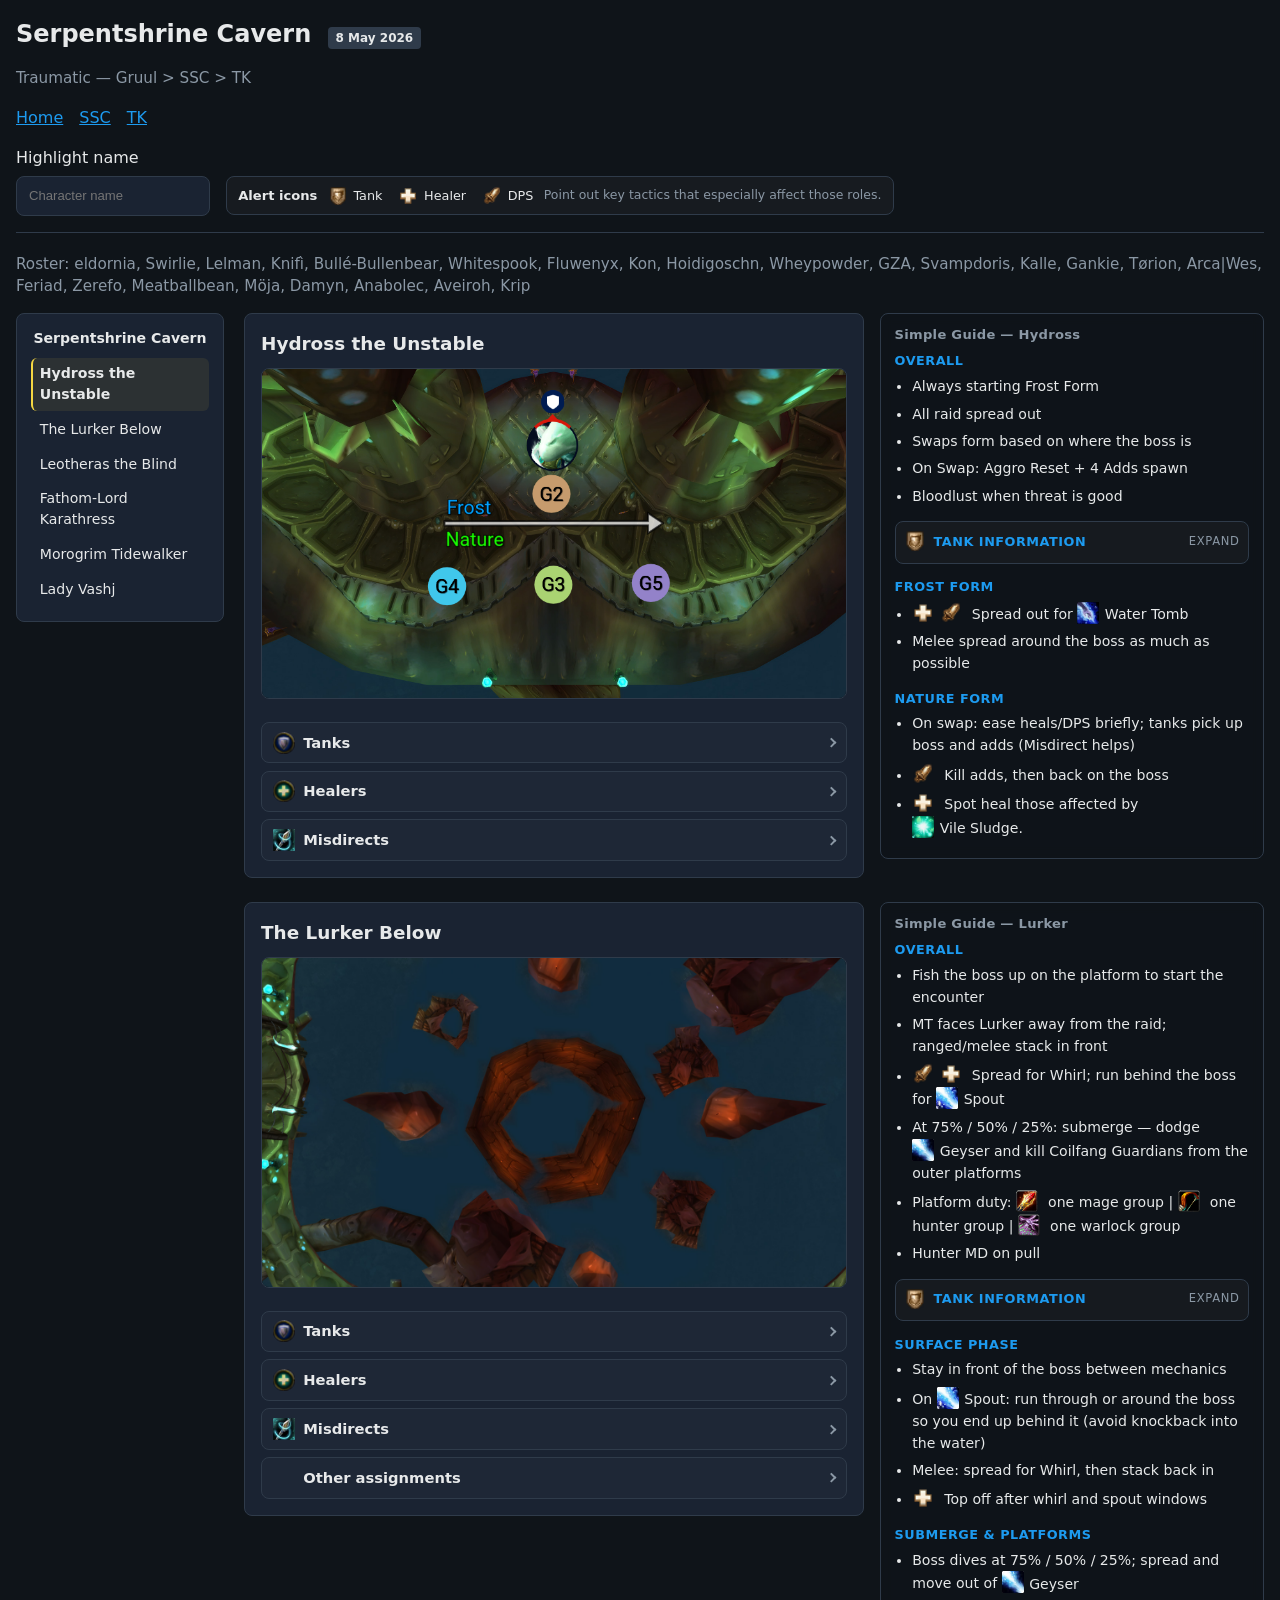
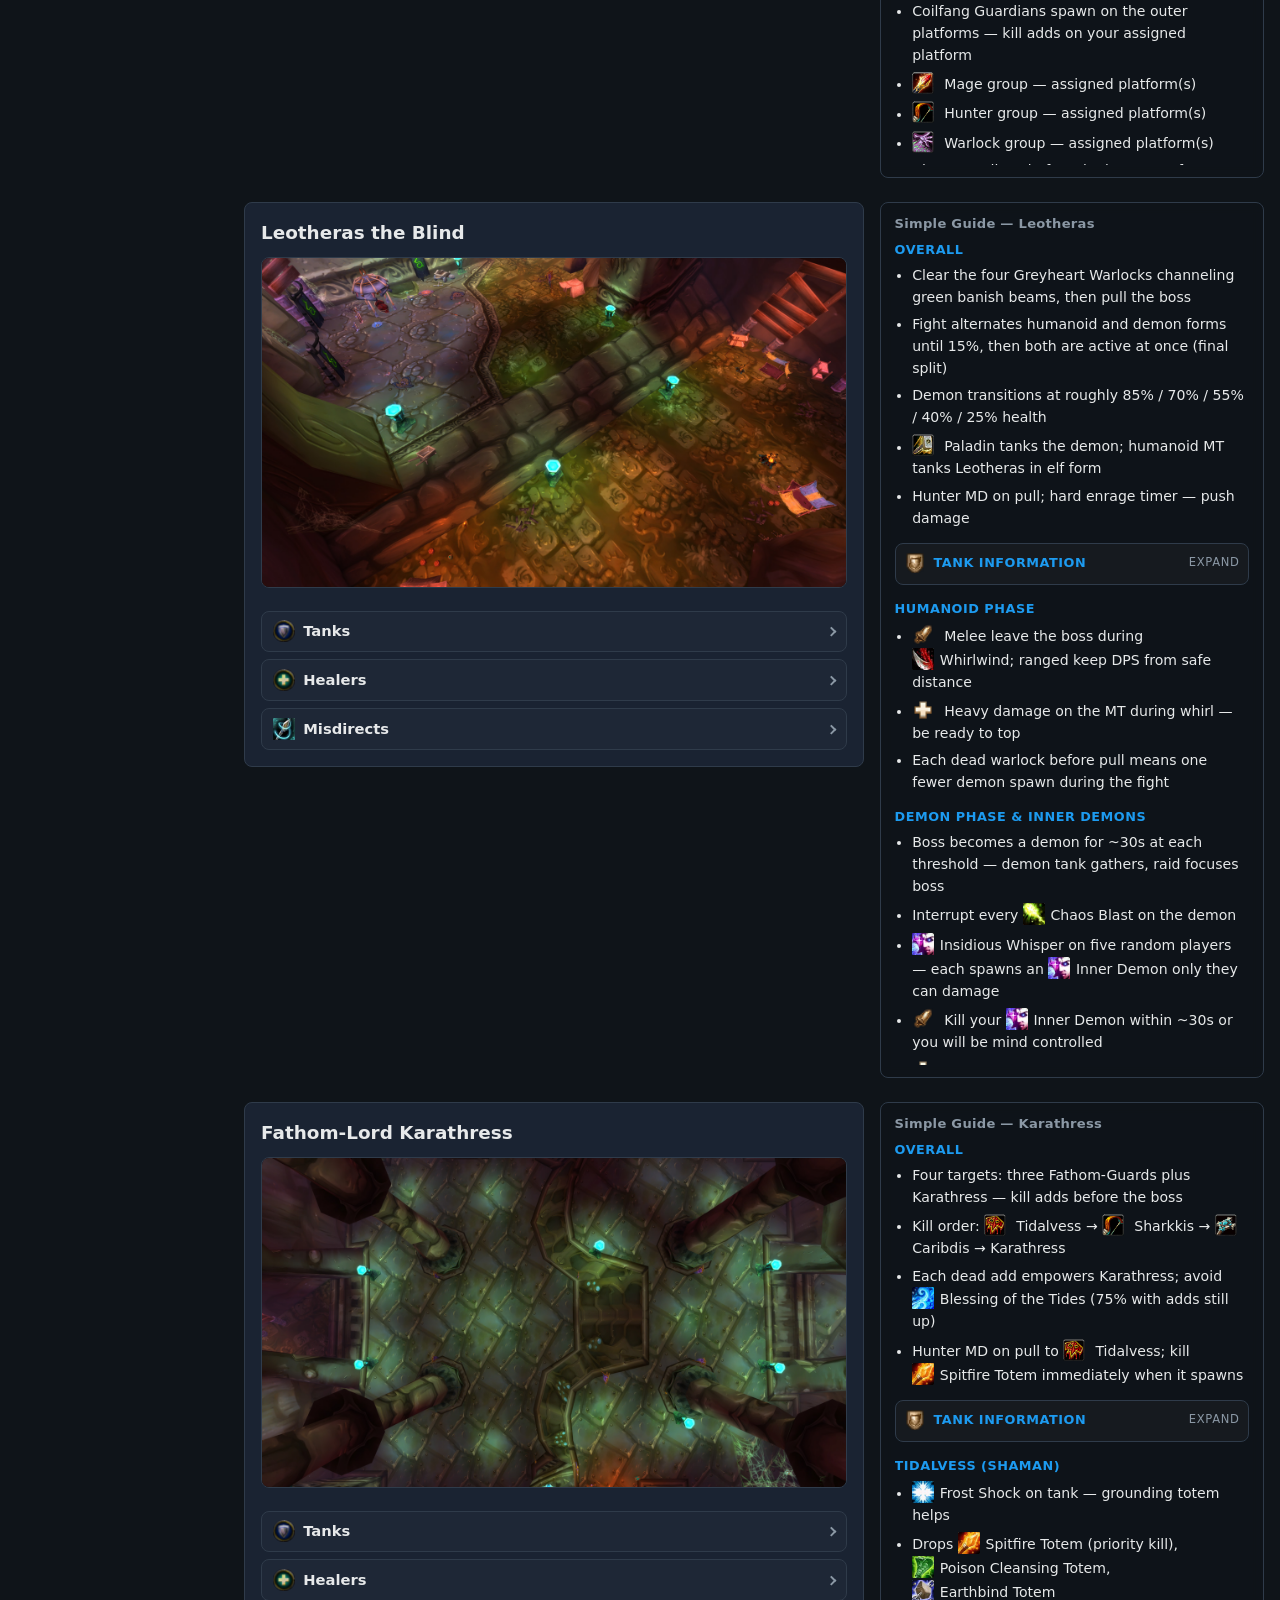
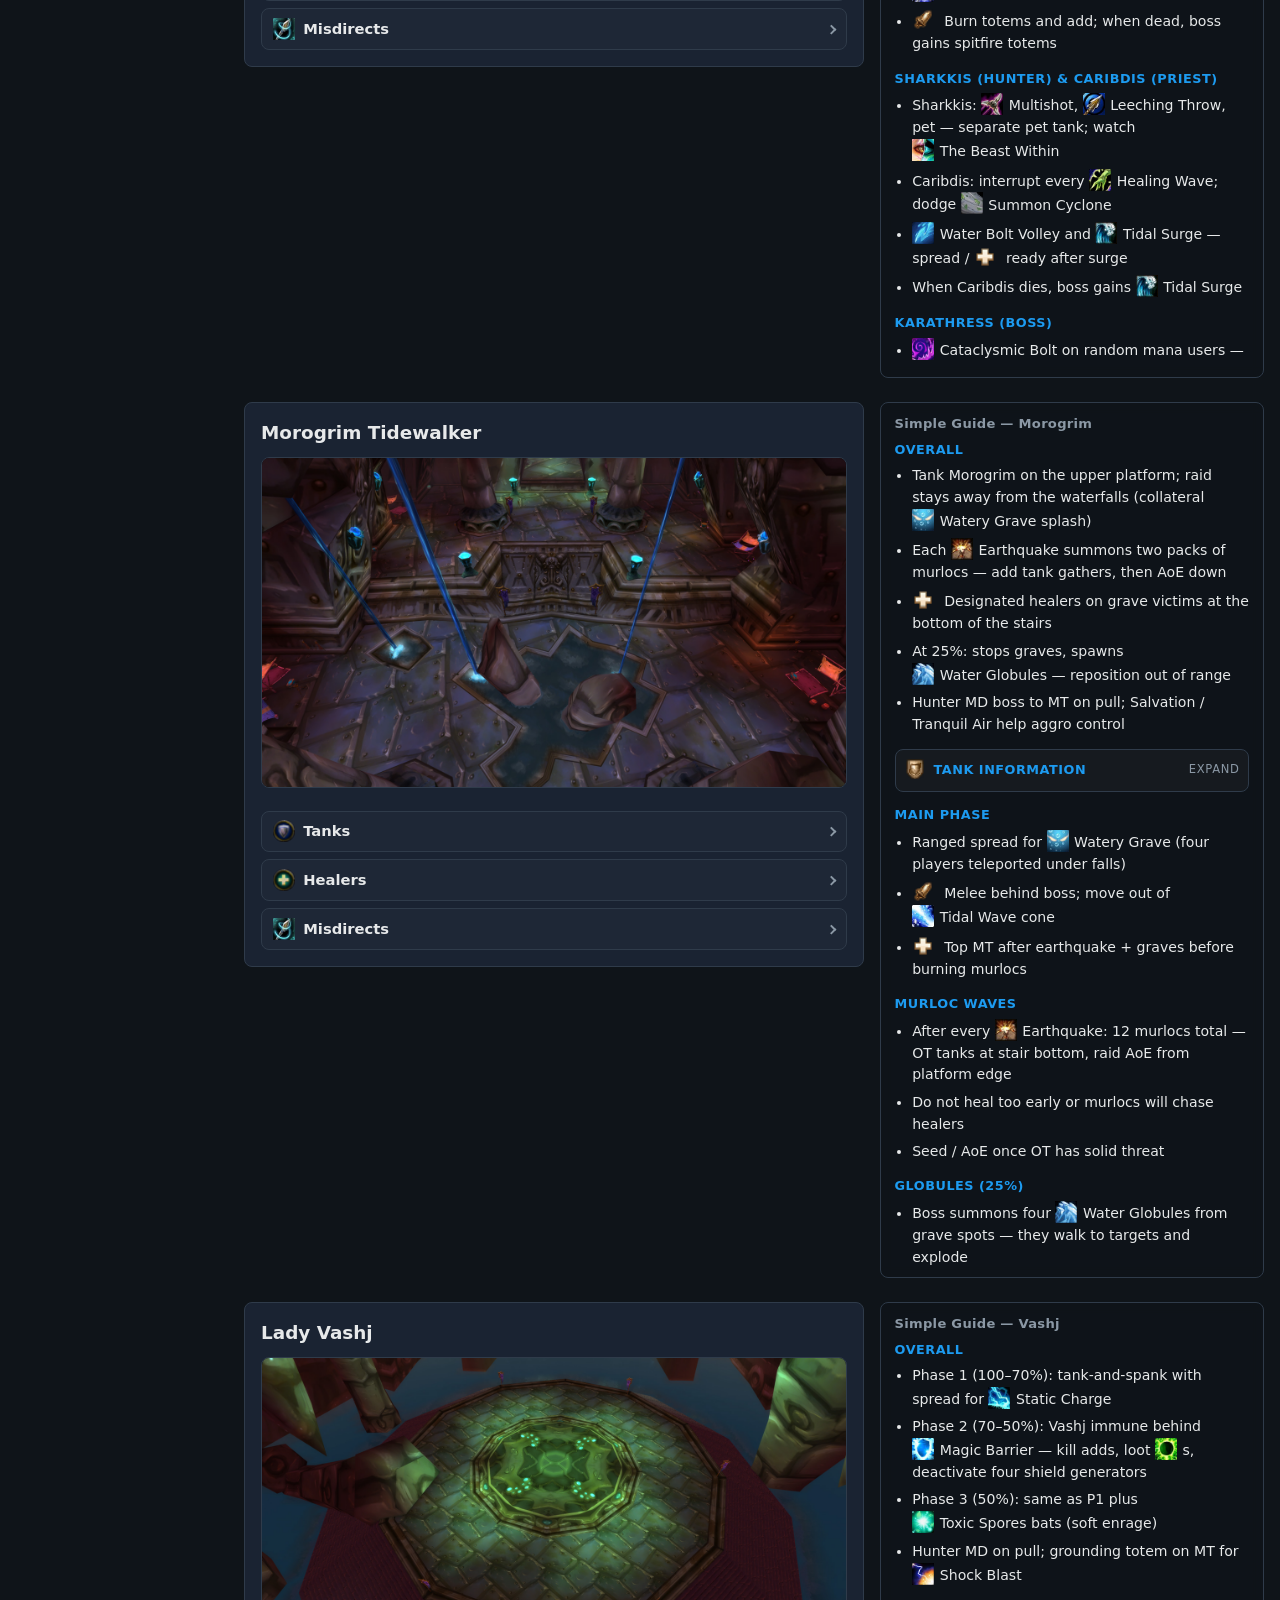
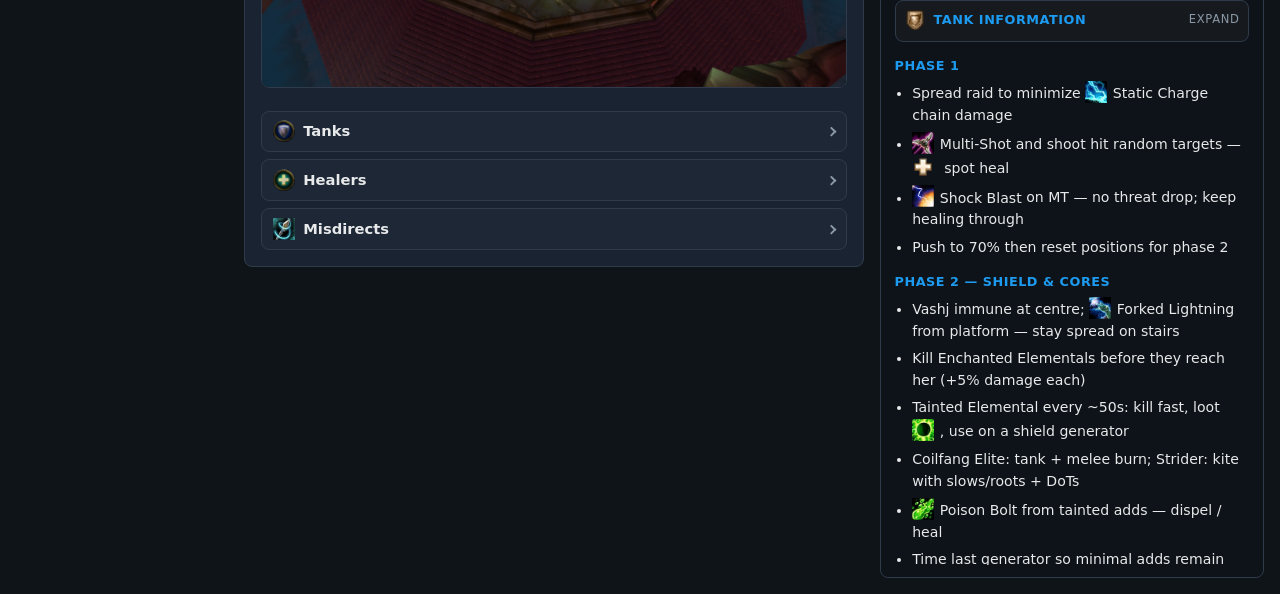
==== commit 2121cdec: "publish raid snapshot 2026-05-16" ====
--- a/docs/ssc/index.html
+++ b/docs/ssc/index.html
@@ -8,8 +8,8 @@
 </head>
 <body>
   <header>
-    <h1>Serpentshrine Cavern <span class="badge">May 8, 2026</span></h1>
-    <p class="sub">Traumatic — Gruul Mag time babyyy</p>
+    <h1>Serpentshrine Cavern <span class="badge">8 May 2026</span></h1>
+    <p class="sub">Traumatic — Gruul &gt; SSC &gt; TK</p>
     <nav>
       <a href="../index.html">Home</a>
       <a href="../ssc/">SSC</a>
@@ -20,18 +20,18 @@
         <label for="find">Highlight name</label>
         <div class="find-inline">
           <input id="find" type="search" placeholder="Character name" autocomplete="off"/>
-          <div class="alert-key-inline"><div class="alert-key" role="note" aria-label="Alert icon legend"><span class="alert-key-title">Alert icons</span><span class="alert-key-items"><span class="alert-key-item"><img class="alert-key-ico" src="../assets/wow-icons/alert-tank.webp" alt="" width="20" height="20" loading="lazy"/><span class="alert-key-label">Tank</span></span><span class="alert-key-item"><img class="alert-key-ico" src="../assets/wow-icons/alert-healer.webp" alt="" width="20" height="20" loading="lazy"/><span class="alert-key-label">Healer</span></span><span class="alert-key-item"><img class="alert-key-ico" src="../assets/wow-icons/alert-dps.webp" alt="" width="20" height="20" loading="lazy"/><span class="alert-key-label">DPS</span></span></span><span class="alert-key-desc">Point out key tactics that especially affect those roles.</span></div></div>
+          <div class="alert-key-inline"><div class="alert-key" role="note" aria-label="Alert icon legend"><span class="alert-key-title">Alert icons</span><span class="alert-key-items"><span class="alert-key-item"><img class="alert-key-ico" src="../assets/wow-icons/Tank-Alert.webp" alt="" width="20" height="20" loading="lazy"/><span class="alert-key-label">Tank</span></span><span class="alert-key-item"><img class="alert-key-ico" src="../assets/wow-icons/Healer-Alert.webp" alt="" width="20" height="20" loading="lazy"/><span class="alert-key-label">Healer</span></span><span class="alert-key-item"><img class="alert-key-ico" src="../assets/wow-icons/DPS-Alert.webp" alt="" width="20" height="20" loading="lazy"/><span class="alert-key-label">DPS</span></span></span><span class="alert-key-desc">Point out key tactics that especially affect those roles.</span></div></div>
         </div>
       </div>
     </div>
   </header>
-  <p class="sub">Roster: Arca|Wes, Knifì, Whitespook, Feriad, Lelman, Recluse, Aveiroh, Möja, Damyn, Zerefo, eldornia, GZA, Kripleiks, Svampdoris, Meatballbean, Anodiapls, Gankie, Tørion, Kon, Anabolec, Kalle, Bullé-Bullenbear, Swirlie, Wheypowder</p>
+  <p class="sub">Roster: eldornia, Swirlie, Lelman, Knifì, Bullé-Bullenbear, Whitespook, Fluwenyx, Kon, Hoidigoschn, Wheypowder, GZA, Svampdoris, Kalle, Gankie, Tørion, Arca|Wes, Feriad, Zerefo, Meatballbean, Möja, Damyn, Anabolec, Aveiroh, Krip</p>
   <div class="raid-shell">
     <nav class="toc" aria-label="Serpentshrine Cavern">
       <div class="toc-title">Serpentshrine Cavern</div>
       <ol><li><a href="#hydross">Hydross the Unstable</a></li><li><a href="#lurker">The Lurker Below</a></li><li><a href="#leotheras">Leotheras the Blind</a></li><li><a href="#fathom">Fathom-Lord Karathress</a></li><li><a href="#tidewalker">Morogrim Tidewalker</a></li><li><a href="#vashj">Lady Vashj</a></li></ol>
     </nav>
-    <div class="boss-stack"><div class="boss-layout boss-anchor" id="hydross" tabindex="-1"><section class="boss boss-main" aria-labelledby="hydross-title"><h2 id="hydross-title">Hydross the Unstable</h2><div class="boss-img-wrap"><img class="boss-img" src="../assets/boss-images/ssc/hydross.png" alt="Hydross the Unstable map"/></div><div class="boss-assign"><details class="acc-item"><summary><span class="acc-ico"><img class="acc-role-img" src="../assets/wow-icons/Icon-class-role-tank-42x42.webp" alt="" width="22" height="22" loading="lazy"/></span><span class="acc-title">Tanks</span><span class="acc-chevron" aria-hidden="true"></span></summary><div class="acc-body"><table class="assign"><thead><tr><th>Role</th><th>Type</th><th>Assigned</th></tr></thead><tbody><tr data-name="Bullé-Bullenbear"><td>Main tank — Frost</td><td class="kind">tank</td><td>Bullé-Bullenbear</td></tr><tr data-name="Tørion"><td>Offtank — Nature</td><td class="kind">tank</td><td>Tørion</td></tr></tbody></table></div></details><details class="acc-item"><summary><span class="acc-ico"><img class="acc-role-img" src="../assets/wow-icons/Icon-class-role-healer-42x42.webp" alt="" width="22" height="22" loading="lazy"/></span><span class="acc-title">Healers</span><span class="acc-chevron" aria-hidden="true"></span></summary><div class="acc-body"><table class="assign"><thead><tr><th>Role</th><th>Type</th><th>Assigned</th></tr></thead><tbody><tr data-name="Svampdoris"><td>Raid heal 1</td><td class="kind">heal_raid</td><td>Svampdoris</td></tr><tr data-name="Whitespook"><td>Raid heal 2</td><td class="kind">heal_raid</td><td>Whitespook</td></tr><tr data-name="Knifì"><td>Tank heals — follow active tank (frost ↔ nature)</td><td class="kind">heal_tank</td><td>Knifì</td></tr></tbody></table></div></details><details class="acc-item"><summary><span class="acc-ico"><img class="acc-role-img" src="../assets/wow-icons/Icon-class-role-dealer-42x42.webp" alt="" width="22" height="22" loading="lazy"/></span><span class="acc-title">Hunters</span><span class="acc-chevron" aria-hidden="true"></span></summary><div class="acc-body"><table class="assign"><thead><tr><th>Role</th><th>Type</th><th>Assigned</th></tr></thead><tbody><tr data-name="Aveiroh"><td>Misdirect — Frost pull</td><td class="kind">misdirect</td><td>Aveiroh</td></tr><tr data-name="Wheypowder"><td>Misdirect — Nature transition</td><td class="kind">misdirect</td><td>Wheypowder</td></tr></tbody></table></div></details></div></section><aside class="tactic-card tactic-rail" aria-label="Simple Guide — Hydross"><h3 class="tactic-h">Simple Guide — Hydross</h3><div class="tactic-body"><div class="tactic-section"><h4 class="tactic-sub">Overall</h4><ul class="tactic-list"><li>Always starting Frost Form</li><li>All raid spread out</li><li>Swaps form based on where the boss is</li><li>On Swap: Aggro Reset + 4 Adds spawn</li><li>Bloodlust when threat is good</li></ul></div><details class="tactic-section tactic-details"><summary class="tactic-details-sum"><span class="tactic-details-sum-main"><img class="tactic-details-ico" src="../assets/wow-icons/alert-tank.webp" alt="" width="22" height="22" loading="lazy"/><span class="tactic-sub">Tank Information</span></span><span class="tactic-details-hint" aria-hidden="true">Expand</span></summary><div class="tactic-details-body"><ul class="tactic-list"><li>Each form stacks a debuff on you (up to 5 times; escalating damage from that element): <br/><a class="tactic-wowhead" href="https://www.wowhead.com/tbc/spell=38217" target="_blank" rel="noopener noreferrer"><img class="tactic-inline-ico" src="../assets/wow-icons/Mark-of-Hydross.jpg" alt="" width="22" height="22" loading="lazy"/><span class="tactic-wowhead-lbl">Mark of Hydross</span></a><br/><a class="tactic-wowhead" href="https://www.wowhead.com/tbc/spell=38221" target="_blank" rel="noopener noreferrer"><img class="tactic-inline-ico" src="../assets/wow-icons/Mark-of-Corruption.jpg" alt="" width="22" height="22" loading="lazy"/><span class="tactic-wowhead-lbl">Mark of Corruption</span></a>.</li><li>Move the boss when damage is too high to force the swap</li></ul></div></details><div class="tactic-section"><h4 class="tactic-sub">Frost Form</h4><ul class="tactic-list"><li><img class="tactic-inline-ico" src="../assets/wow-icons/alert-healer.webp" alt="" width="22" height="22" loading="lazy"/><img class="tactic-inline-ico" src="../assets/wow-icons/alert-dps.webp" alt="" width="22" height="22" loading="lazy"/> Spread out for <a class="tactic-wowhead" href="https://www.wowhead.com/tbc/spell=38235" target="_blank" rel="noopener noreferrer"><img class="tactic-inline-ico" src="../assets/wow-icons/Water-Tomb.jpg" alt="" width="22" height="22" loading="lazy"/><span class="tactic-wowhead-lbl">Water Tomb</span></a></li><li>Melee spread around the boss as much as possible</li></ul></div><div class="tactic-section"><h4 class="tactic-sub">Nature Form</h4><ul class="tactic-list"><li>On swap: ease heals/DPS briefly; tanks pick up boss and adds (Misdirect helps)</li><li><img class="tactic-inline-ico" src="../assets/wow-icons/alert-dps.webp" alt="" width="22" height="22" loading="lazy"/> Kill adds, then back on the boss</li><li><img class="tactic-inline-ico" src="../assets/wow-icons/alert-healer.webp" alt="" width="22" height="22" loading="lazy"/> Spot heal those affected by <a class="tactic-wowhead" href="https://www.wowhead.com/tbc/spell=38246" target="_blank" rel="noopener noreferrer"><img class="tactic-inline-ico" src="../assets/wow-icons/Vile-Sludge.jpg" alt="" width="22" height="22" loading="lazy"/><span class="tactic-wowhead-lbl">Vile Sludge</span></a>.</li></ul></div></div></aside></div><div class="boss-layout boss-anchor" id="lurker" tabindex="-1"><section class="boss boss-main" aria-labelledby="lurker-title"><h2 id="lurker-title">The Lurker Below</h2><div class="boss-img-wrap"><img class="boss-img" src="../assets/boss-images/ssc/lurker.png" alt="The Lurker Below map"/></div><div class="boss-assign"><details class="acc-item"><summary><span class="acc-ico"><img class="acc-role-img" src="../assets/wow-icons/Icon-class-role-tank-42x42.webp" alt="" width="22" height="22" loading="lazy"/></span><span class="acc-title">Tanks</span><span class="acc-chevron" aria-hidden="true"></span></summary><div class="acc-body"><table class="assign"><thead><tr><th>Role</th><th>Type</th><th>Assigned</th></tr></thead><tbody><tr data-name="Meatballbean"><td>Main tank — Lurker</td><td class="kind">tank</td><td>Meatballbean</td></tr></tbody></table></div></details><details class="acc-item"><summary><span class="acc-ico"><img class="acc-role-img" src="../assets/wow-icons/Icon-class-role-healer-42x42.webp" alt="" width="22" height="22" loading="lazy"/></span><span class="acc-title">Healers</span><span class="acc-chevron" aria-hidden="true"></span></summary><div class="acc-body"><table class="assign"><thead><tr><th>Role</th><th>Type</th><th>Assigned</th></tr></thead><tbody><tr data-name="Svampdoris"><td>Raid heal 1</td><td class="kind">heal_raid</td><td>Svampdoris</td></tr><tr data-name="Whitespook"><td>Raid heal 2</td><td class="kind">heal_raid</td><td>Whitespook</td></tr><tr data-name="Knifì"><td>Tank heal</td><td class="kind">heal_tank</td><td>Knifì</td></tr></tbody></table></div></details><details class="acc-item"><summary><span class="acc-ico"><img class="acc-role-img" src="../assets/wow-icons/Icon-class-role-dealer-42x42.webp" alt="" width="22" height="22" loading="lazy"/></span><span class="acc-title">Hunters</span><span class="acc-chevron" aria-hidden="true"></span></summary><div class="acc-body"><table class="assign"><thead><tr><th>Role</th><th>Type</th><th>Assigned</th></tr></thead><tbody><tr data-name="Aveiroh"><td>Misdirect to MT (pull)</td><td class="kind">misdirect</td><td>Aveiroh</td></tr></tbody></table></div></details></div></section><aside class="tactic-card tactic-rail" aria-label="Tactics"><h3 class="tactic-h">Quick tactic</h3><div class="tactic-body"><p>Tank faces away from raid; raid stacks for coil then spreads for spout.</p><p>Kill adds from platforms; interrupt/coordinate coil so melee are safe. Hunter MD on pull.</p></div></aside></div><div class="boss-layout boss-anchor" id="leotheras" tabindex="-1"><section class="boss boss-main" aria-labelledby="leotheras-title"><h2 id="leotheras-title">Leotheras the Blind</h2><div class="boss-img-wrap"><img class="boss-img" src="../assets/boss-images/ssc/leotheras.png" alt="Leotheras the Blind map"/></div><div class="boss-assign"><details class="acc-item"><summary><span class="acc-ico"><img class="acc-role-img" src="../assets/wow-icons/Icon-class-role-tank-42x42.webp" alt="" width="22" height="22" loading="lazy"/></span><span class="acc-title">Tanks</span><span class="acc-chevron" aria-hidden="true"></span></summary><div class="acc-body"><table class="assign"><thead><tr><th>Role</th><th>Type</th><th>Assigned</th></tr></thead><tbody><tr data-name="Tørion"><td>Humanoid tank</td><td class="kind">tank</td><td>Tørion</td></tr><tr data-name="Bullé-Bullenbear"><td>Demon / lock tank</td><td class="kind">tank</td><td>Bullé-Bullenbear</td></tr></tbody></table></div></details><details class="acc-item"><summary><span class="acc-ico"><img class="acc-role-img" src="../assets/wow-icons/Icon-class-role-healer-42x42.webp" alt="" width="22" height="22" loading="lazy"/></span><span class="acc-title">Healers</span><span class="acc-chevron" aria-hidden="true"></span></summary><div class="acc-body"><table class="assign"><thead><tr><th>Role</th><th>Type</th><th>Assigned</th></tr></thead><tbody><tr data-name="Svampdoris"><td>Raid heal 1</td><td class="kind">heal_raid</td><td>Svampdoris</td></tr><tr data-name="Whitespook"><td>Raid heal 2</td><td class="kind">heal_raid</td><td>Whitespook</td></tr><tr data-name="Möja"><td>Tank heal — humanoid</td><td class="kind">heal_tank</td><td>Möja</td></tr><tr data-name="Kon"><td>Tank heal — demon</td><td class="kind">heal_tank</td><td>Kon</td></tr></tbody></table></div></details><details class="acc-item"><summary><span class="acc-ico"><img class="acc-role-img" src="../assets/wow-icons/Icon-class-role-dealer-42x42.webp" alt="" width="22" height="22" loading="lazy"/></span><span class="acc-title">Hunters</span><span class="acc-chevron" aria-hidden="true"></span></summary><div class="acc-body"><table class="assign"><thead><tr><th>Role</th><th>Type</th><th>Assigned</th></tr></thead><tbody><tr data-name="Aveiroh"><td>Misdirect</td><td class="kind">misdirect</td><td>Aveiroh</td></tr></tbody></table></div></details></div></section><aside class="tactic-card tactic-rail" aria-label="Tactics"><h3 class="tactic-h">Quick tactic</h3><div class="tactic-body"><p>Humanoid vs demon phases: lock tank picks up inner demon, melee respects whirl.</p><p>Raid kills chaos/blades quickly; healers triage WW damage.</p></div></aside></div><div class="boss-layout boss-anchor" id="fathom" tabindex="-1"><section class="boss boss-main" aria-labelledby="fathom-title"><h2 id="fathom-title">Fathom-Lord Karathress</h2><div class="boss-img-wrap"><img class="boss-img" src="../assets/boss-images/ssc/fathom.png" alt="Fathom-Lord Karathress map"/></div><div class="boss-assign"><details class="acc-item"><summary><span class="acc-ico"><img class="acc-role-img" src="../assets/wow-icons/Icon-class-role-tank-42x42.webp" alt="" width="22" height="22" loading="lazy"/></span><span class="acc-title">Tanks</span><span class="acc-chevron" aria-hidden="true"></span></summary><div class="acc-body"><table class="assign"><thead><tr><th>Role</th><th>Type</th><th>Assigned</th></tr></thead><tbody><tr data-name="Bullé-Bullenbear"><td>Tank — Karathress</td><td class="kind">tank</td><td>Bullé-Bullenbear</td></tr><tr data-name="Tørion"><td>Tank — Sharkiss</td><td class="kind">tank</td><td>Tørion</td></tr><tr data-name="Tørion"><td>Tank — Tidalvess / Caribdis</td><td class="kind">tank</td><td>Tørion</td></tr></tbody></table></div></details><details class="acc-item"><summary><span class="acc-ico"><img class="acc-role-img" src="../assets/wow-icons/Icon-class-role-healer-42x42.webp" alt="" width="22" height="22" loading="lazy"/></span><span class="acc-title">Healers</span><span class="acc-chevron" aria-hidden="true"></span></summary><div class="acc-body"><table class="assign"><thead><tr><th>Role</th><th>Type</th><th>Assigned</th></tr></thead><tbody><tr data-name="Svampdoris"><td>Raid heal 1</td><td class="kind">heal_raid</td><td>Svampdoris</td></tr><tr data-name="Whitespook"><td>Raid heal 2</td><td class="kind">heal_raid</td><td>Whitespook</td></tr><tr data-name="Svampdoris"><td>Tank heal team</td><td class="kind">heal_tank</td><td>Svampdoris</td></tr></tbody></table></div></details><details class="acc-item"><summary><span class="acc-ico"><img class="acc-role-img" src="../assets/wow-icons/Icon-class-role-dealer-42x42.webp" alt="" width="22" height="22" loading="lazy"/></span><span class="acc-title">Hunters</span><span class="acc-chevron" aria-hidden="true"></span></summary><div class="acc-body"><table class="assign"><thead><tr><th>Role</th><th>Type</th><th>Assigned</th></tr></thead><tbody><tr data-name="Aveiroh"><td>Misdirect (opening)</td><td class="kind">misdirect</td><td>Aveiroh</td></tr></tbody></table></div></details></div></section><aside class="tactic-card tactic-rail" aria-label="Tactics"><h3 class="tactic-h">Quick tactic</h3><div class="tactic-body"><p>Kill order + interrupts on advisors (focus priest/shaman kits).</p><p>Tanks split bosses/adds; raid dodges spouts and stacks for heals when planned.</p></div></aside></div><div class="boss-layout boss-anchor" id="tidewalker" tabindex="-1"><section class="boss boss-main" aria-labelledby="tidewalker-title"><h2 id="tidewalker-title">Morogrim Tidewalker</h2><div class="boss-img-wrap"><img class="boss-img" src="../assets/boss-images/ssc/tidewalker.png" alt="Morogrim Tidewalker map"/></div><div class="boss-assign"><details class="acc-item"><summary><span class="acc-ico"><img class="acc-role-img" src="../assets/wow-icons/Icon-class-role-tank-42x42.webp" alt="" width="22" height="22" loading="lazy"/></span><span class="acc-title">Tanks</span><span class="acc-chevron" aria-hidden="true"></span></summary><div class="acc-body"><table class="assign"><thead><tr><th>Role</th><th>Type</th><th>Assigned</th></tr></thead><tbody><tr data-name="Bullé-Bullenbear"><td>Main tank — boss</td><td class="kind">tank</td><td>Bullé-Bullenbear</td></tr><tr data-name="Meatballbean"><td>Murloc / add tank</td><td class="kind">tank</td><td>Meatballbean</td></tr></tbody></table></div></details><details class="acc-item"><summary><span class="acc-ico"><img class="acc-role-img" src="../assets/wow-icons/Icon-class-role-healer-42x42.webp" alt="" width="22" height="22" loading="lazy"/></span><span class="acc-title">Healers</span><span class="acc-chevron" aria-hidden="true"></span></summary><div class="acc-body"><table class="assign"><thead><tr><th>Role</th><th>Type</th><th>Assigned</th></tr></thead><tbody><tr data-name="Svampdoris"><td>Raid heal 1</td><td class="kind">heal_raid</td><td>Svampdoris</td></tr><tr data-name="Whitespook"><td>Raid heal 2</td><td class="kind">heal_raid</td><td>Whitespook</td></tr><tr data-name="Möja"><td>Tank heal — MT</td><td class="kind">heal_tank</td><td>Möja</td></tr><tr data-name="Kon"><td>Tank heal — OT</td><td class="kind">heal_tank</td><td>Kon</td></tr></tbody></table></div></details><details class="acc-item"><summary><span class="acc-ico"><img class="acc-role-img" src="../assets/wow-icons/Icon-class-role-dealer-42x42.webp" alt="" width="22" height="22" loading="lazy"/></span><span class="acc-title">Hunters</span><span class="acc-chevron" aria-hidden="true"></span></summary><div class="acc-body"><table class="assign"><thead><tr><th>Role</th><th>Type</th><th>Assigned</th></tr></thead><tbody><tr data-name="Aveiroh"><td>Misdirect to MT</td><td class="kind">misdirect</td><td>Aveiroh</td></tr></tbody></table></div></details></div></section><aside class="tactic-card tactic-rail" aria-label="Tactics"><h3 class="tactic-h">Quick tactic</h3><div class="tactic-body"><p>Boss tank keeps Morogrim central; add tank gathers murlocs for AoE.</p><p>Earthquake: jump — healers/tanks ready for spike damage. MD boss onto MT after transitions.</p></div></aside></div><div class="boss-layout boss-anchor" id="vashj" tabindex="-1"><section class="boss boss-main" aria-labelledby="vashj-title"><h2 id="vashj-title">Lady Vashj</h2><div class="boss-img-wrap"><img class="boss-img" src="../assets/boss-images/ssc/vashj.png" alt="Lady Vashj map"/></div><div class="boss-assign"><details class="acc-item"><summary><span class="acc-ico"><img class="acc-role-img" src="../assets/wow-icons/Icon-class-role-tank-42x42.webp" alt="" width="22" height="22" loading="lazy"/></span><span class="acc-title">Tanks</span><span class="acc-chevron" aria-hidden="true"></span></summary><div class="acc-body"><table class="assign"><thead><tr><th>Role</th><th>Type</th><th>Assigned</th></tr></thead><tbody><tr data-name="Bullé-Bullenbear"><td>Main tank — P1/P3</td><td class="kind">tank</td><td>Bullé-Bullenbear</td></tr><tr data-name="Kalle"><td>Strider / add tank</td><td class="kind">tank</td><td>Kalle</td></tr></tbody></table></div></details><details class="acc-item"><summary><span class="acc-ico"><img class="acc-role-img" src="../assets/wow-icons/Icon-class-role-healer-42x42.webp" alt="" width="22" height="22" loading="lazy"/></span><span class="acc-title">Healers</span><span class="acc-chevron" aria-hidden="true"></span></summary><div class="acc-body"><table class="assign"><thead><tr><th>Role</th><th>Type</th><th>Assigned</th></tr></thead><tbody><tr data-name="Svampdoris"><td>Raid heal 1</td><td class="kind">heal_raid</td><td>Svampdoris</td></tr><tr data-name="Whitespook"><td>Raid heal 2</td><td class="kind">heal_raid</td><td>Whitespook</td></tr><tr data-name="Möja"><td>Raid heal 3</td><td class="kind">heal_raid</td><td>Möja</td></tr><tr data-name="Kon"><td>Tank heal — MT</td><td class="kind">heal_tank</td><td>Kon</td></tr><tr data-name="Kalle"><td>Tank heal — adds</td><td class="kind">heal_tank</td><td>Kalle</td></tr></tbody></table></div></details><details class="acc-item"><summary><span class="acc-ico"><img class="acc-role-img" src="../assets/wow-icons/Icon-class-role-dealer-42x42.webp" alt="" width="22" height="22" loading="lazy"/></span><span class="acc-title">Hunters</span><span class="acc-chevron" aria-hidden="true"></span></summary><div class="acc-body"><table class="assign"><thead><tr><th>Role</th><th>Type</th><th>Assigned</th></tr></thead><tbody><tr data-name="Aveiroh"><td>Misdirect — core / adds</td><td class="kind">misdirect</td><td>Aveiroh</td></tr></tbody></table></div></details></div></section><aside class="tactic-card tactic-rail" aria-label="Tactics"><h3 class="tactic-h">Quick tactic</h3><div class="tactic-body"><p>P1 positioning + striders; P2 pass cores up chain to deactivate shields.</p><p>P3 collapse safely — kite runners and focus bat adds; conserve mana/heals for pressure.</p></div></aside></div></div>
+    <div class="boss-stack"><div class="boss-layout boss-anchor" id="hydross" tabindex="-1"><section class="boss boss-main" aria-labelledby="hydross-title"><h2 id="hydross-title">Hydross the Unstable</h2><div class="boss-img-wrap"><img class="boss-img" src="../assets/boss-images/ssc/hydross.png" alt="Hydross the Unstable map"/></div><div class="boss-assign"><details class="acc-item"><summary><span class="acc-ico"><img class="acc-role-img" src="../assets/wow-icons/Tank-Role.webp" alt="" width="22" height="22" loading="lazy"/></span><span class="acc-title">Tanks</span><span class="acc-chevron" aria-hidden="true"></span></summary><div class="acc-body"><table class="assign"><thead><tr><th>Role</th><th>Assigned</th></tr></thead><tbody><tr data-name="Bullé-Bullenbear"><td>Frost</td><td>Bullé-Bullenbear</td></tr><tr data-name="Tørion"><td>Nature</td><td>Tørion</td></tr></tbody></table></div></details><details class="acc-item"><summary><span class="acc-ico"><img class="acc-role-img" src="../assets/wow-icons/Healer-Role.webp" alt="" width="22" height="22" loading="lazy"/></span><span class="acc-title">Healers</span><span class="acc-chevron" aria-hidden="true"></span></summary><div class="acc-body"><table class="assign"><thead><tr><th>Role</th><th>Assigned</th></tr></thead><tbody><tr data-name="Knifì"><td>Tank healer</td><td>Knifì</td></tr><tr data-name="eldornia"><td>Melee Healers</td><td>eldornia</td></tr><tr data-name="Swirlie"><td>Raid heal 1</td><td>Swirlie</td></tr><tr data-name="Whitespook"><td>Raid heal 2</td><td>Whitespook</td></tr></tbody></table></div></details><details class="acc-item"><summary><span class="acc-ico"><img class="acc-role-img" src="../assets/wow-icons/hunter_misdirection.jpg" alt="" width="22" height="22" loading="lazy"/></span><span class="acc-title">Misdirects</span><span class="acc-chevron" aria-hidden="true"></span></summary><div class="acc-body"><table class="assign"><thead><tr><th>Role</th><th>Assigned</th></tr></thead><tbody><tr data-name="Wheypowder"><td>Pull</td><td>Wheypowder</td></tr><tr data-name="Anabolec"><td>Swap</td><td>Anabolec</td></tr></tbody></table></div></details></div></section><aside class="tactic-card tactic-rail" aria-label="Simple Guide — Hydross"><h3 class="tactic-h">Simple Guide — Hydross</h3><div class="tactic-body"><div class="tactic-section"><h4 class="tactic-sub">Overall</h4><ul class="tactic-list"><li>Always starting Frost Form</li><li>All raid spread out</li><li>Swaps form based on where the boss is</li><li>On Swap: Aggro Reset + 4 Adds spawn</li><li>Bloodlust when threat is good</li></ul></div><details class="tactic-section tactic-details"><summary class="tactic-details-sum"><span class="tactic-details-sum-main"><img class="tactic-details-ico" src="../assets/wow-icons/Tank-Alert.webp" alt="" width="22" height="22" loading="lazy"/><span class="tactic-sub">Tank Information</span></span><span class="tactic-details-hint" aria-hidden="true">Expand</span></summary><div class="tactic-details-body"><ul class="tactic-list"><li>This boss cannot crush — only need to be crit immune</li><li>Each form stacks a debuff on you (up to 5 times; escalating damage from that element): <br/><a class="tactic-wowhead" href="https://www.wowhead.com/tbc/spell=38217" target="_blank" rel="noopener noreferrer"><img class="tactic-inline-ico" src="../assets/wow-icons/Mark-of-Hydross.jpg" alt="" width="22" height="22" loading="lazy"/><span class="tactic-wowhead-lbl">Mark of Hydross</span></a><br/><a class="tactic-wowhead" href="https://www.wowhead.com/tbc/spell=38221" target="_blank" rel="noopener noreferrer"><img class="tactic-inline-ico" src="../assets/wow-icons/Mark-of-Corruption.jpg" alt="" width="22" height="22" loading="lazy"/><span class="tactic-wowhead-lbl">Mark of Corruption</span></a>.</li><li>Move the boss when damage is too high to force the swap</li></ul></div></details><div class="tactic-section"><h4 class="tactic-sub">Frost Form</h4><ul class="tactic-list"><li><img class="tactic-inline-ico" src="../assets/wow-icons/Healer-Alert.webp" alt="" width="22" height="22" loading="lazy"/><img class="tactic-inline-ico" src="../assets/wow-icons/DPS-Alert.webp" alt="" width="22" height="22" loading="lazy"/> Spread out for <a class="tactic-wowhead" href="https://www.wowhead.com/tbc/spell=38235" target="_blank" rel="noopener noreferrer"><img class="tactic-inline-ico" src="../assets/wow-icons/Water-Tomb.jpg" alt="" width="22" height="22" loading="lazy"/><span class="tactic-wowhead-lbl">Water Tomb</span></a></li><li>Melee spread around the boss as much as possible</li></ul></div><div class="tactic-section"><h4 class="tactic-sub">Nature Form</h4><ul class="tactic-list"><li>On swap: ease heals/DPS briefly; tanks pick up boss and adds (Misdirect helps)</li><li><img class="tactic-inline-ico" src="../assets/wow-icons/DPS-Alert.webp" alt="" width="22" height="22" loading="lazy"/> Kill adds, then back on the boss</li><li><img class="tactic-inline-ico" src="../assets/wow-icons/Healer-Alert.webp" alt="" width="22" height="22" loading="lazy"/> Spot heal those affected by <a class="tactic-wowhead" href="https://www.wowhead.com/tbc/spell=38246" target="_blank" rel="noopener noreferrer"><img class="tactic-inline-ico" src="../assets/wow-icons/Vile-Sludge.jpg" alt="" width="22" height="22" loading="lazy"/><span class="tactic-wowhead-lbl">Vile Sludge</span></a>.</li></ul></div></div></aside></div><div class="boss-layout boss-anchor" id="lurker" tabindex="-1"><section class="boss boss-main" aria-labelledby="lurker-title"><h2 id="lurker-title">The Lurker Below</h2><div class="boss-img-wrap"><img class="boss-img" src="../assets/boss-images/ssc/lurker.png" alt="The Lurker Below map"/></div><div class="boss-assign"><details class="acc-item"><summary><span class="acc-ico"><img class="acc-role-img" src="../assets/wow-icons/Tank-Role.webp" alt="" width="22" height="22" loading="lazy"/></span><span class="acc-title">Tanks</span><span class="acc-chevron" aria-hidden="true"></span></summary><div class="acc-body"><table class="assign"><thead><tr><th>Role</th><th>Assigned</th></tr></thead><tbody><tr data-name="Bullé-Bullenbear"><td>Main tank — Lurker</td><td>Bullé-Bullenbear</td></tr></tbody></table></div></details><details class="acc-item"><summary><span class="acc-ico"><img class="acc-role-img" src="../assets/wow-icons/Healer-Role.webp" alt="" width="22" height="22" loading="lazy"/></span><span class="acc-title">Healers</span><span class="acc-chevron" aria-hidden="true"></span></summary><div class="acc-body"><table class="assign"><thead><tr><th>Role</th><th>Assigned</th></tr></thead><tbody><tr data-name="eldornia"><td>Raid heal 1</td><td>eldornia</td></tr><tr data-name="Swirlie"><td>Raid heal 2</td><td>Swirlie</td></tr><tr data-name="Knifì"><td>Tank heal</td><td>Knifì</td></tr></tbody></table></div></details><details class="acc-item"><summary><span class="acc-ico"><img class="acc-role-img" src="../assets/wow-icons/hunter_misdirection.jpg" alt="" width="22" height="22" loading="lazy"/></span><span class="acc-title">Misdirects</span><span class="acc-chevron" aria-hidden="true"></span></summary><div class="acc-body"><table class="assign"><thead><tr><th>Role</th><th>Assigned</th></tr></thead><tbody><tr data-name="Wheypowder"><td>Misdirect to MT (pull)</td><td>Wheypowder</td></tr></tbody></table></div></details><details class="acc-item"><summary><span class="acc-ico acc-ico--empty" aria-hidden="true"></span><span class="acc-title">Other assignments</span><span class="acc-chevron" aria-hidden="true"></span></summary><div class="acc-body"><table class="assign"><thead><tr><th>Role</th><th>Assigned</th></tr></thead><tbody><tr data-name="Arca|Wes"><td>Platform — Mage group</td><td>Arca|Wes</td></tr><tr data-name="Anabolec"><td>Platform — Hunter group</td><td>Anabolec</td></tr><tr data-name="Lelman"><td>Platform — Warlock group</td><td>Lelman</td></tr></tbody></table></div></details></div></section><aside class="tactic-card tactic-rail" aria-label="Simple Guide — Lurker"><h3 class="tactic-h">Simple Guide — Lurker</h3><div class="tactic-body"><div class="tactic-section"><h4 class="tactic-sub">Overall</h4><ul class="tactic-list"><li>Fish the boss up on the platform to start the encounter</li><li>MT faces Lurker away from the raid; ranged/melee stack in front</li><li><img class="tactic-inline-ico" src="../assets/wow-icons/DPS-Alert.webp" alt="" width="22" height="22" loading="lazy"/><img class="tactic-inline-ico" src="../assets/wow-icons/Healer-Alert.webp" alt="" width="22" height="22" loading="lazy"/> Spread for Whirl; run behind the boss for <a class="tactic-wowhead" href="https://www.wowhead.com/tbc/spell=37433" target="_blank" rel="noopener noreferrer"><img class="tactic-inline-ico" src="../assets/wow-icons/Spout.jpg" alt="" width="22" height="22" loading="lazy"/><span class="tactic-wowhead-lbl">Spout</span></a></li><li>At 75% / 50% / 25%: submerge — dodge <a class="tactic-wowhead" href="https://www.wowhead.com/tbc/spell=37478" target="_blank" rel="noopener noreferrer"><img class="tactic-inline-ico" src="../assets/wow-icons/Geyser.jpg" alt="" width="22" height="22" loading="lazy"/><span class="tactic-wowhead-lbl">Geyser</span></a> and kill Coilfang Guardians from the outer platforms</li><li>Platform duty: <img class="tactic-inline-ico" src="../assets/wow-icons/mage.png" alt="" width="22" height="22" loading="lazy"/> one mage group | <img class="tactic-inline-ico" src="../assets/wow-icons/hunter.png" alt="" width="22" height="22" loading="lazy"/> one hunter group | <img class="tactic-inline-ico" src="../assets/wow-icons/warlock.png" alt="" width="22" height="22" loading="lazy"/> one warlock group</li><li>Hunter MD on pull</li></ul></div><details class="tactic-section tactic-details"><summary class="tactic-details-sum"><span class="tactic-details-sum-main"><img class="tactic-details-ico" src="../assets/wow-icons/Tank-Alert.webp" alt="" width="22" height="22" loading="lazy"/><span class="tactic-sub">Tank Information</span></span><span class="tactic-details-hint" aria-hidden="true">Expand</span></summary><div class="tactic-details-body"><ul class="tactic-list"><li>Keep the boss anchored; do not spin during <a class="tactic-wowhead" href="https://www.wowhead.com/tbc/spell=37433" target="_blank" rel="noopener noreferrer"><img class="tactic-inline-ico" src="../assets/wow-icons/Spout.jpg" alt="" width="22" height="22" loading="lazy"/><span class="tactic-wowhead-lbl">Spout</span></a></li><li>Soak <a class="tactic-wowhead" href="https://www.wowhead.com/tbc/spell=37138" target="_blank" rel="noopener noreferrer"><img class="tactic-inline-ico" src="../assets/wow-icons/Water%20Bolt.jpg" alt="" width="22" height="22" loading="lazy"/><span class="tactic-wowhead-lbl">Water Bolt</span></a>; move out when Whirl starts</li><li>Pick up any guardians that reach the main raid</li></ul></div></details><div class="tactic-section"><h4 class="tactic-sub">Surface phase</h4><ul class="tactic-list"><li>Stay in front of the boss between mechanics</li><li>On <a class="tactic-wowhead" href="https://www.wowhead.com/tbc/spell=37433" target="_blank" rel="noopener noreferrer"><img class="tactic-inline-ico" src="../assets/wow-icons/Spout.jpg" alt="" width="22" height="22" loading="lazy"/><span class="tactic-wowhead-lbl">Spout</span></a>: run through or around the boss so you end up behind it (avoid knockback into the water)</li><li>Melee: spread for Whirl, then stack back in</li><li><img class="tactic-inline-ico" src="../assets/wow-icons/Healer-Alert.webp" alt="" width="22" height="22" loading="lazy"/> Top off after whirl and spout windows</li></ul></div><div class="tactic-section"><h4 class="tactic-sub">Submerge &amp; platforms</h4><ul class="tactic-list"><li>Boss dives at 75% / 50% / 25%; spread and move out of <a class="tactic-wowhead" href="https://www.wowhead.com/tbc/spell=37478" target="_blank" rel="noopener noreferrer"><img class="tactic-inline-ico" src="../assets/wow-icons/Geyser.jpg" alt="" width="22" height="22" loading="lazy"/><span class="tactic-wowhead-lbl">Geyser</span></a></li><li>Coilfang Guardians spawn on the outer platforms — kill adds on your assigned platform</li><li><img class="tactic-inline-ico" src="../assets/wow-icons/mage.png" alt="" width="22" height="22" loading="lazy"/> Mage group — assigned platform(s)</li><li><img class="tactic-inline-ico" src="../assets/wow-icons/hunter.png" alt="" width="22" height="22" loading="lazy"/> Hunter group — assigned platform(s)</li><li><img class="tactic-inline-ico" src="../assets/wow-icons/warlock.png" alt="" width="22" height="22" loading="lazy"/> Warlock group — assigned platform(s)</li><li>Clear guardians before the boss resurfaces, then resume the surface rotation</li></ul></div></div></aside></div><div class="boss-layout boss-anchor" id="leotheras" tabindex="-1"><section class="boss boss-main" aria-labelledby="leotheras-title"><h2 id="leotheras-title">Leotheras the Blind</h2><div class="boss-img-wrap"><img class="boss-img" src="../assets/boss-images/ssc/leotheras.png" alt="Leotheras the Blind map"/></div><div class="boss-assign"><details class="acc-item"><summary><span class="acc-ico"><img class="acc-role-img" src="../assets/wow-icons/Tank-Role.webp" alt="" width="22" height="22" loading="lazy"/></span><span class="acc-title">Tanks</span><span class="acc-chevron" aria-hidden="true"></span></summary><div class="acc-body"><table class="assign"><thead><tr><th>Role</th><th>Assigned</th></tr></thead><tbody><tr data-name="Bullé-Bullenbear"><td>Humanoid tank</td><td>Bullé-Bullenbear</td></tr><tr data-name="Kon"><td>Demon tank — paladin</td><td>Kon</td></tr></tbody></table></div></details><details class="acc-item"><summary><span class="acc-ico"><img class="acc-role-img" src="../assets/wow-icons/Healer-Role.webp" alt="" width="22" height="22" loading="lazy"/></span><span class="acc-title">Healers</span><span class="acc-chevron" aria-hidden="true"></span></summary><div class="acc-body"><table class="assign"><thead><tr><th>Role</th><th>Assigned</th></tr></thead><tbody><tr data-name="eldornia"><td>Raid heal 1</td><td>eldornia</td></tr><tr data-name="Swirlie"><td>Raid heal 2</td><td>Swirlie</td></tr><tr data-name="Knifì"><td>Tank heal — humanoid</td><td>Knifì</td></tr><tr data-name="Whitespook"><td>Tank heal — demon</td><td>Whitespook</td></tr></tbody></table></div></details><details class="acc-item"><summary><span class="acc-ico"><img class="acc-role-img" src="../assets/wow-icons/hunter_misdirection.jpg" alt="" width="22" height="22" loading="lazy"/></span><span class="acc-title">Misdirects</span><span class="acc-chevron" aria-hidden="true"></span></summary><div class="acc-body"><table class="assign"><thead><tr><th>Role</th><th>Assigned</th></tr></thead><tbody><tr data-name="Wheypowder"><td>Misdirect</td><td>Wheypowder</td></tr></tbody></table></div></details></div></section><aside class="tactic-card tactic-rail" aria-label="Simple Guide — Leotheras"><h3 class="tactic-h">Simple Guide — Leotheras</h3><div class="tactic-body"><div class="tactic-section"><h4 class="tactic-sub">Overall</h4><ul class="tactic-list"><li>Clear the four Greyheart Warlocks channeling green banish beams, then pull the boss</li><li>Fight alternates humanoid and demon forms until 15%, then both are active at once (final split)</li><li>Demon transitions at roughly 85% / 70% / 55% / 40% / 25% health</li><li><img class="tactic-inline-ico" src="../assets/wow-icons/paladin.png" alt="" width="22" height="22" loading="lazy"/> Paladin tanks the demon; humanoid MT tanks Leotheras in elf form</li><li>Hunter MD on pull; hard enrage timer — push damage</li></ul></div><details class="tactic-section tactic-details"><summary class="tactic-details-sum"><span class="tactic-details-sum-main"><img class="tactic-details-ico" src="../assets/wow-icons/Tank-Alert.webp" alt="" width="22" height="22" loading="lazy"/><span class="tactic-sub">Tank Information</span></span><span class="tactic-details-hint" aria-hidden="true">Expand</span></summary><div class="tactic-details-body"><ul class="tactic-list"><li>Humanoid MT: hold Leotheras during elf phase; move out when <a class="tactic-wowhead" href="https://www.wowhead.com/tbc/spell=37640" target="_blank" rel="noopener noreferrer"><img class="tactic-inline-ico" src="../assets/wow-icons/Whirlwind.jpg" alt="" width="22" height="22" loading="lazy"/><span class="tactic-wowhead-lbl">Whirlwind</span></a> starts (melee swap in)</li><li><img class="tactic-inline-ico" src="../assets/wow-icons/paladin.png" alt="" width="22" height="22" loading="lazy"/> Demon tank: pick up the demon form; keep <a class="tactic-wowhead" href="https://www.wowhead.com/tbc/spell=37674" target="_blank" rel="noopener noreferrer"><img class="tactic-inline-ico" src="../assets/wow-icons/Chaos-Blast.jpg" alt="" width="22" height="22" loading="lazy"/><span class="tactic-wowhead-lbl">Chaos Blast</span></a> interrupted (rogue kick / shaman earth shock)</li><li>Demon MT: righteous fury + consecrate threat; stay in range of your healer</li><li>Threat resets when the boss swaps forms; coordinate taunts</li></ul></div></details><div class="tactic-section"><h4 class="tactic-sub">Humanoid phase</h4><ul class="tactic-list"><li><img class="tactic-inline-ico" src="../assets/wow-icons/DPS-Alert.webp" alt="" width="22" height="22" loading="lazy"/> Melee leave the boss during <a class="tactic-wowhead" href="https://www.wowhead.com/tbc/spell=37640" target="_blank" rel="noopener noreferrer"><img class="tactic-inline-ico" src="../assets/wow-icons/Whirlwind.jpg" alt="" width="22" height="22" loading="lazy"/><span class="tactic-wowhead-lbl">Whirlwind</span></a>; ranged keep DPS from safe distance</li><li><img class="tactic-inline-ico" src="../assets/wow-icons/Healer-Alert.webp" alt="" width="22" height="22" loading="lazy"/> Heavy damage on the MT during whirl — be ready to top</li><li>Each dead warlock before pull means one fewer demon spawn during the fight</li></ul></div><div class="tactic-section"><h4 class="tactic-sub">Demon phase &amp; inner demons</h4><ul class="tactic-list"><li>Boss becomes a demon for ~30s at each threshold — demon tank gathers, raid focuses boss</li><li>Interrupt every <a class="tactic-wowhead" href="https://www.wowhead.com/tbc/spell=37674" target="_blank" rel="noopener noreferrer"><img class="tactic-inline-ico" src="../assets/wow-icons/Chaos-Blast.jpg" alt="" width="22" height="22" loading="lazy"/><span class="tactic-wowhead-lbl">Chaos Blast</span></a> on the demon</li><li><a class="tactic-wowhead" href="https://www.wowhead.com/tbc/spell=37676" target="_blank" rel="noopener noreferrer"><img class="tactic-inline-ico" src="../assets/wow-icons/Insidious-Whispers.jpg" alt="" width="22" height="22" loading="lazy"/><span class="tactic-wowhead-lbl">Insidious Whisper</span></a> on five random players — each spawns an <a class="tactic-wowhead" href="https://www.wowhead.com/tbc/spell=37701" target="_blank" rel="noopener noreferrer"><img class="tactic-inline-ico" src="../assets/wow-icons/Insidious-Whispers.jpg" alt="" width="22" height="22" loading="lazy"/><span class="tactic-wowhead-lbl">Inner Demon</span></a> only they can damage</li><li><img class="tactic-inline-ico" src="../assets/wow-icons/DPS-Alert.webp" alt="" width="22" height="22" loading="lazy"/> Kill your <a class="tactic-wowhead" href="https://www.wowhead.com/tbc/spell=37701" target="_blank" rel="noopener noreferrer"><img class="tactic-inline-ico" src="../assets/wow-icons/Insidious-Whispers.jpg" alt="" width="22" height="22" loading="lazy"/><span class="tactic-wowhead-lbl">Inner Demon</span></a> within ~30s or you will be mind controlled</li><li><img class="tactic-inline-ico" src="../assets/wow-icons/Healer-Alert.webp" alt="" width="22" height="22" loading="lazy"/> Spot-heal players burning down their demon</li></ul></div><div class="tactic-section"><h4 class="tactic-sub">Final split (15%)</h4><ul class="tactic-list"><li>Humanoid and demon are both active — do not let either leak</li><li>Same rules: whirl on humanoid, interrupt chaos blast on demon, kill inner demons immediately</li><li>Bloodlust / burn once adds and demons are controlled</li></ul></div></div></aside></div><div class="boss-layout boss-anchor" id="fathom" tabindex="-1"><section class="boss boss-main" aria-labelledby="fathom-title"><h2 id="fathom-title">Fathom-Lord Karathress</h2><div class="boss-img-wrap"><img class="boss-img" src="../assets/boss-images/ssc/fathom.png" alt="Fathom-Lord Karathress map"/></div><div class="boss-assign"><details class="acc-item"><summary><span class="acc-ico"><img class="acc-role-img" src="../assets/wow-icons/Tank-Role.webp" alt="" width="22" height="22" loading="lazy"/></span><span class="acc-title">Tanks</span><span class="acc-chevron" aria-hidden="true"></span></summary><div class="acc-body"><table class="assign"><thead><tr><th>Role</th><th>Assigned</th></tr></thead><tbody><tr data-name="Bullé-Bullenbear"><td>Tank — Karathress</td><td>Bullé-Bullenbear</td></tr><tr data-name="Fluwenyx"><td>Tank — Sharkiss</td><td>Fluwenyx</td></tr><tr data-name="Kon"><td>Tank — Tidalvess / Caribdis</td><td>Kon</td></tr></tbody></table></div></details><details class="acc-item"><summary><span class="acc-ico"><img class="acc-role-img" src="../assets/wow-icons/Healer-Role.webp" alt="" width="22" height="22" loading="lazy"/></span><span class="acc-title">Healers</span><span class="acc-chevron" aria-hidden="true"></span></summary><div class="acc-body"><table class="assign"><thead><tr><th>Role</th><th>Assigned</th></tr></thead><tbody><tr data-name="eldornia"><td>Raid heal 1</td><td>eldornia</td></tr><tr data-name="Swirlie"><td>Raid heal 2</td><td>Swirlie</td></tr><tr data-name="Knifì"><td>Tank heal team</td><td>Knifì</td></tr></tbody></table></div></details><details class="acc-item"><summary><span class="acc-ico"><img class="acc-role-img" src="../assets/wow-icons/hunter_misdirection.jpg" alt="" width="22" height="22" loading="lazy"/></span><span class="acc-title">Misdirects</span><span class="acc-chevron" aria-hidden="true"></span></summary><div class="acc-body"><table class="assign"><thead><tr><th>Role</th><th>Assigned</th></tr></thead><tbody><tr data-name="Wheypowder"><td>Misdirect (opening)</td><td>Wheypowder</td></tr></tbody></table></div></details></div></section><aside class="tactic-card tactic-rail" aria-label="Simple Guide — Karathress"><h3 class="tactic-h">Simple Guide — Karathress</h3><div class="tactic-body"><div class="tactic-section"><h4 class="tactic-sub">Overall</h4><ul class="tactic-list"><li>Four targets: three Fathom-Guards plus Karathress — kill adds before the boss</li><li>Kill order: <img class="tactic-inline-ico" src="../assets/wow-icons/shaman.png" alt="" width="22" height="22" loading="lazy"/> Tidalvess → <img class="tactic-inline-ico" src="../assets/wow-icons/hunter.png" alt="" width="22" height="22" loading="lazy"/> Sharkkis → <img class="tactic-inline-ico" src="../assets/wow-icons/priest.png" alt="" width="22" height="22" loading="lazy"/> Caribdis → Karathress</li><li>Each dead add empowers Karathress; avoid <a class="tactic-wowhead" href="https://www.wowhead.com/tbc/spell=38449" target="_blank" rel="noopener noreferrer"><img class="tactic-inline-ico" src="../assets/wow-icons/Blessing-of-the-Tides.jpg" alt="" width="22" height="22" loading="lazy"/><span class="tactic-wowhead-lbl">Blessing of the Tides</span></a> (75% with adds still up)</li><li>Hunter MD on pull to <img class="tactic-inline-ico" src="../assets/wow-icons/shaman.png" alt="" width="22" height="22" loading="lazy"/> Tidalvess; kill <a class="tactic-wowhead" href="https://www.wowhead.com/tbc/spell=38236" target="_blank" rel="noopener noreferrer"><img class="tactic-inline-ico" src="../assets/wow-icons/Spitfire-Totem.jpg" alt="" width="22" height="22" loading="lazy"/><span class="tactic-wowhead-lbl">Spitfire Totem</span></a> immediately when it spawns</li></ul></div><details class="tactic-section tactic-details"><summary class="tactic-details-sum"><span class="tactic-details-sum-main"><img class="tactic-details-ico" src="../assets/wow-icons/Tank-Alert.webp" alt="" width="22" height="22" loading="lazy"/><span class="tactic-sub">Tank Information</span></span><span class="tactic-details-hint" aria-hidden="true">Expand</span></summary><div class="tactic-details-body"><ul class="tactic-list"><li>MT holds Karathress after adds; heavy <a class="tactic-wowhead" href="https://www.wowhead.com/tbc/spell=38441" target="_blank" rel="noopener noreferrer"><img class="tactic-inline-ico" src="../assets/wow-icons/Cataclysmic-Bolt.jpg" alt="" width="22" height="22" loading="lazy"/><span class="tactic-wowhead-lbl">Cataclysmic Bolt</span></a> on mana users — paladin MTs are risky</li><li>Spread boss / shaman / priest ~45 yards where possible (volley and bolt range)</li><li>Off-tanks: Sharkkis + pet, Tidalvess first, Caribdis in a corner group</li><li><img class="tactic-inline-ico" src="../assets/wow-icons/Tank-Alert.webp" alt="" width="22" height="22" loading="lazy"/> Run out of melee for <a class="tactic-wowhead" href="https://www.wowhead.com/tbc/spell=38445" target="_blank" rel="noopener noreferrer"><img class="tactic-inline-ico" src="../assets/wow-icons/Sear-Nova.jpg" alt="" width="22" height="22" loading="lazy"/><span class="tactic-wowhead-lbl">Sear Nova</span></a></li></ul></div></details><div class="tactic-section"><h4 class="tactic-sub">Tidalvess (Shaman)</h4><ul class="tactic-list"><li><a class="tactic-wowhead" href="https://www.wowhead.com/tbc/spell=38234" target="_blank" rel="noopener noreferrer"><img class="tactic-inline-ico" src="../assets/wow-icons/Frost-Shock.jpg" alt="" width="22" height="22" loading="lazy"/><span class="tactic-wowhead-lbl">Frost Shock</span></a> on tank — grounding totem helps</li><li>Drops <a class="tactic-wowhead" href="https://www.wowhead.com/tbc/spell=38236" target="_blank" rel="noopener noreferrer"><img class="tactic-inline-ico" src="../assets/wow-icons/Spitfire-Totem.jpg" alt="" width="22" height="22" loading="lazy"/><span class="tactic-wowhead-lbl">Spitfire Totem</span></a> (priority kill), <a class="tactic-wowhead" href="https://www.wowhead.com/tbc/spell=38306" target="_blank" rel="noopener noreferrer"><img class="tactic-inline-ico" src="../assets/wow-icons/Poison-Cleansing-Totem.jpg" alt="" width="22" height="22" loading="lazy"/><span class="tactic-wowhead-lbl">Poison Cleansing Totem</span></a>, <a class="tactic-wowhead" href="https://www.wowhead.com/tbc/spell=38304" target="_blank" rel="noopener noreferrer"><img class="tactic-inline-ico" src="../assets/wow-icons/Earthbind-Totem.jpg" alt="" width="22" height="22" loading="lazy"/><span class="tactic-wowhead-lbl">Earthbind Totem</span></a></li><li><img class="tactic-inline-ico" src="../assets/wow-icons/DPS-Alert.webp" alt="" width="22" height="22" loading="lazy"/> Burn totems and add; when dead, boss gains spitfire totems</li></ul></div><div class="tactic-section"><h4 class="tactic-sub">Sharkkis (Hunter) &amp; Caribdis (Priest)</h4><ul class="tactic-list"><li>Sharkkis: <a class="tactic-wowhead" href="https://www.wowhead.com/tbc/spell=38366" target="_blank" rel="noopener noreferrer"><img class="tactic-inline-ico" src="../assets/wow-icons/Multishot.jpg" alt="" width="22" height="22" loading="lazy"/><span class="tactic-wowhead-lbl">Multishot</span></a>, <a class="tactic-wowhead" href="https://www.wowhead.com/tbc/spell=29436" target="_blank" rel="noopener noreferrer"><img class="tactic-inline-ico" src="../assets/wow-icons/Leeching-Throw.jpg" alt="" width="22" height="22" loading="lazy"/><span class="tactic-wowhead-lbl">Leeching Throw</span></a>, pet — separate pet tank; watch <a class="tactic-wowhead" href="https://www.wowhead.com/tbc/spell=38373" target="_blank" rel="noopener noreferrer"><img class="tactic-inline-ico" src="../assets/wow-icons/The-Beast-Within.jpg" alt="" width="22" height="22" loading="lazy"/><span class="tactic-wowhead-lbl">The Beast Within</span></a></li><li>Caribdis: interrupt every <a class="tactic-wowhead" href="https://www.wowhead.com/tbc/spell=38330" target="_blank" rel="noopener noreferrer"><img class="tactic-inline-ico" src="../assets/wow-icons/Healing-Wave.jpg" alt="" width="22" height="22" loading="lazy"/><span class="tactic-wowhead-lbl">Healing Wave</span></a>; dodge <a class="tactic-wowhead" href="https://www.wowhead.com/tbc/spell=38337" target="_blank" rel="noopener noreferrer"><img class="tactic-inline-ico" src="../assets/wow-icons/Summon-Cyclone.jpg" alt="" width="22" height="22" loading="lazy"/><span class="tactic-wowhead-lbl">Summon Cyclone</span></a></li><li><a class="tactic-wowhead" href="https://www.wowhead.com/tbc/spell=38335" target="_blank" rel="noopener noreferrer"><img class="tactic-inline-ico" src="../assets/wow-icons/Water-Bolt-Volley.jpg" alt="" width="22" height="22" loading="lazy"/><span class="tactic-wowhead-lbl">Water Bolt Volley</span></a> and <a class="tactic-wowhead" href="https://www.wowhead.com/tbc/spell=38358" target="_blank" rel="noopener noreferrer"><img class="tactic-inline-ico" src="../assets/wow-icons/Tidal-Surge.jpg" alt="" width="22" height="22" loading="lazy"/><span class="tactic-wowhead-lbl">Tidal Surge</span></a> — spread / <img class="tactic-inline-ico" src="../assets/wow-icons/Healer-Alert.webp" alt="" width="22" height="22" loading="lazy"/> ready after surge</li><li>When Caribdis dies, boss gains <a class="tactic-wowhead" href="https://www.wowhead.com/tbc/spell=38358" target="_blank" rel="noopener noreferrer"><img class="tactic-inline-ico" src="../assets/wow-icons/Tidal-Surge.jpg" alt="" width="22" height="22" loading="lazy"/><span class="tactic-wowhead-lbl">Tidal Surge</span></a></li></ul></div><div class="tactic-section"><h4 class="tactic-sub">Karathress (boss)</h4><ul class="tactic-list"><li><a class="tactic-wowhead" href="https://www.wowhead.com/tbc/spell=38441" target="_blank" rel="noopener noreferrer"><img class="tactic-inline-ico" src="../assets/wow-icons/Cataclysmic-Bolt.jpg" alt="" width="22" height="22" loading="lazy"/><span class="tactic-wowhead-lbl">Cataclysmic Bolt</span></a> on random mana users — huge hit, stay topped</li><li><a class="tactic-wowhead" href="https://www.wowhead.com/tbc/spell=38445" target="_blank" rel="noopener noreferrer"><img class="tactic-inline-ico" src="../assets/wow-icons/Sear-Nova.jpg" alt="" width="22" height="22" loading="lazy"/><span class="tactic-wowhead-lbl">Sear Nova</span></a> melee-range fire — tanks and melee move out</li><li>After Sharkkis dies, boss has <a class="tactic-wowhead" href="https://www.wowhead.com/tbc/spell=38373" target="_blank" rel="noopener noreferrer"><img class="tactic-inline-ico" src="../assets/wow-icons/The-Beast-Within.jpg" alt="" width="22" height="22" loading="lazy"/><span class="tactic-wowhead-lbl">The Beast Within</span></a> (hard-hitting melee)</li><li>Burn boss once all adds are dead; ignore late spitfire totems if healing through</li></ul></div></div></aside></div><div class="boss-layout boss-anchor" id="tidewalker" tabindex="-1"><section class="boss boss-main" aria-labelledby="tidewalker-title"><h2 id="tidewalker-title">Morogrim Tidewalker</h2><div class="boss-img-wrap"><img class="boss-img" src="../assets/boss-images/ssc/tidewalker.png" alt="Morogrim Tidewalker map"/></div><div class="boss-assign"><details class="acc-item"><summary><span class="acc-ico"><img class="acc-role-img" src="../assets/wow-icons/Tank-Role.webp" alt="" width="22" height="22" loading="lazy"/></span><span class="acc-title">Tanks</span><span class="acc-chevron" aria-hidden="true"></span></summary><div class="acc-body"><table class="assign"><thead><tr><th>Role</th><th>Assigned</th></tr></thead><tbody><tr data-name="Bullé-Bullenbear"><td>Main tank — boss</td><td>Bullé-Bullenbear</td></tr><tr data-name="Kon"><td>Murloc / add tank</td><td>Kon</td></tr></tbody></table></div></details><details class="acc-item"><summary><span class="acc-ico"><img class="acc-role-img" src="../assets/wow-icons/Healer-Role.webp" alt="" width="22" height="22" loading="lazy"/></span><span class="acc-title">Healers</span><span class="acc-chevron" aria-hidden="true"></span></summary><div class="acc-body"><table class="assign"><thead><tr><th>Role</th><th>Assigned</th></tr></thead><tbody><tr data-name="eldornia"><td>Raid heal 1</td><td>eldornia</td></tr><tr data-name="Swirlie"><td>Raid heal 2</td><td>Swirlie</td></tr><tr data-name="Knifì"><td>Tank heal — MT</td><td>Knifì</td></tr><tr data-name="Whitespook"><td>Tank heal — OT</td><td>Whitespook</td></tr></tbody></table></div></details><details class="acc-item"><summary><span class="acc-ico"><img class="acc-role-img" src="../assets/wow-icons/hunter_misdirection.jpg" alt="" width="22" height="22" loading="lazy"/></span><span class="acc-title">Misdirects</span><span class="acc-chevron" aria-hidden="true"></span></summary><div class="acc-body"><table class="assign"><thead><tr><th>Role</th><th>Assigned</th></tr></thead><tbody><tr data-name="Wheypowder"><td>Misdirect to MT</td><td>Wheypowder</td></tr></tbody></table></div></details></div></section><aside class="tactic-card tactic-rail" aria-label="Simple Guide — Morogrim"><h3 class="tactic-h">Simple Guide — Morogrim</h3><div class="tactic-body"><div class="tactic-section"><h4 class="tactic-sub">Overall</h4><ul class="tactic-list"><li>Tank Morogrim on the upper platform; raid stays away from the waterfalls (collateral <a class="tactic-wowhead" href="https://www.wowhead.com/tbc/spell=38049" target="_blank" rel="noopener noreferrer"><img class="tactic-inline-ico" src="../assets/wow-icons/Watery-Grave.jpg" alt="" width="22" height="22" loading="lazy"/><span class="tactic-wowhead-lbl">Watery Grave</span></a> splash)</li><li>Each <a class="tactic-wowhead" href="https://www.wowhead.com/tbc/spell=37764" target="_blank" rel="noopener noreferrer"><img class="tactic-inline-ico" src="../assets/wow-icons/Earthquake.jpg" alt="" width="22" height="22" loading="lazy"/><span class="tactic-wowhead-lbl">Earthquake</span></a> summons two packs of murlocs — add tank gathers, then AoE down</li><li><img class="tactic-inline-ico" src="../assets/wow-icons/Healer-Alert.webp" alt="" width="22" height="22" loading="lazy"/> Designated healers on grave victims at the bottom of the stairs</li><li>At 25%: stops graves, spawns <a class="tactic-wowhead" href="https://www.wowhead.com/tbc/spell=37871" target="_blank" rel="noopener noreferrer"><img class="tactic-inline-ico" src="../assets/wow-icons/Water-Globule.jpg" alt="" width="22" height="22" loading="lazy"/><span class="tactic-wowhead-lbl">Water Globule</span></a>s — reposition out of range</li><li>Hunter MD boss to MT on pull; Salvation / Tranquil Air help aggro control</li></ul></div><details class="tactic-section tactic-details"><summary class="tactic-details-sum"><span class="tactic-details-sum-main"><img class="tactic-details-ico" src="../assets/wow-icons/Tank-Alert.webp" alt="" width="22" height="22" loading="lazy"/><span class="tactic-sub">Tank Information</span></span><span class="tactic-details-hint" aria-hidden="true">Expand</span></summary><div class="tactic-details-body"><ul class="tactic-list"><li>MT: face boss away from raid; heavy burst — expect <a class="tactic-wowhead" href="https://www.wowhead.com/tbc/spell=37730" target="_blank" rel="noopener noreferrer"><img class="tactic-inline-ico" src="../assets/wow-icons/Tidal-Wave.jpg" alt="" width="22" height="22" loading="lazy"/><span class="tactic-wowhead-lbl">Tidal Wave</span></a> frontal frost slow</li><li><img class="tactic-inline-ico" src="../assets/wow-icons/paladin.png" alt="" width="22" height="22" loading="lazy"/> OT: pick up both murloc packs after earthquake; let tanks establish aggro before raid AoE</li><li>Jump <a class="tactic-wowhead" href="https://www.wowhead.com/tbc/spell=37764" target="_blank" rel="noopener noreferrer"><img class="tactic-inline-ico" src="../assets/wow-icons/Earthquake.jpg" alt="" width="22" height="22" loading="lazy"/><span class="tactic-wowhead-lbl">Earthquake</span></a> to reduce damage; do not heal murlocs until OT has control</li></ul></div></details><div class="tactic-section"><h4 class="tactic-sub">Main phase</h4><ul class="tactic-list"><li>Ranged spread for <a class="tactic-wowhead" href="https://www.wowhead.com/tbc/spell=38049" target="_blank" rel="noopener noreferrer"><img class="tactic-inline-ico" src="../assets/wow-icons/Watery-Grave.jpg" alt="" width="22" height="22" loading="lazy"/><span class="tactic-wowhead-lbl">Watery Grave</span></a> (four players teleported under falls)</li><li><img class="tactic-inline-ico" src="../assets/wow-icons/DPS-Alert.webp" alt="" width="22" height="22" loading="lazy"/> Melee behind boss; move out of <a class="tactic-wowhead" href="https://www.wowhead.com/tbc/spell=37730" target="_blank" rel="noopener noreferrer"><img class="tactic-inline-ico" src="../assets/wow-icons/Tidal-Wave.jpg" alt="" width="22" height="22" loading="lazy"/><span class="tactic-wowhead-lbl">Tidal Wave</span></a> cone</li><li><img class="tactic-inline-ico" src="../assets/wow-icons/Healer-Alert.webp" alt="" width="22" height="22" loading="lazy"/> Top MT after earthquake + graves before burning murlocs</li></ul></div><div class="tactic-section"><h4 class="tactic-sub">Murloc waves</h4><ul class="tactic-list"><li>After every <a class="tactic-wowhead" href="https://www.wowhead.com/tbc/spell=37764" target="_blank" rel="noopener noreferrer"><img class="tactic-inline-ico" src="../assets/wow-icons/Earthquake.jpg" alt="" width="22" height="22" loading="lazy"/><span class="tactic-wowhead-lbl">Earthquake</span></a>: 12 murlocs total — OT tanks at stair bottom, raid AoE from platform edge</li><li>Do not heal too early or murlocs will chase healers</li><li>Seed / AoE once OT has solid threat</li></ul></div><div class="tactic-section"><h4 class="tactic-sub">Globules (25%)</h4><ul class="tactic-list"><li>Boss summons four <a class="tactic-wowhead" href="https://www.wowhead.com/tbc/spell=37871" target="_blank" rel="noopener noreferrer"><img class="tactic-inline-ico" src="../assets/wow-icons/Water-Globule.jpg" alt="" width="22" height="22" loading="lazy"/><span class="tactic-wowhead-lbl">Water Globule</span></a>s from grave spots — they walk to targets and explode</li><li>Raid moves into the doorway toward the next room to avoid contact</li><li>Resume DPS on boss; watch for <a class="tactic-wowhead" href="https://www.wowhead.com/tbc/spell=37730" target="_blank" rel="noopener noreferrer"><img class="tactic-inline-ico" src="../assets/wow-icons/Tidal-Wave.jpg" alt="" width="22" height="22" loading="lazy"/><span class="tactic-wowhead-lbl">Tidal Wave</span></a> while kiting globules</li></ul></div></div></aside></div><div class="boss-layout boss-anchor" id="vashj" tabindex="-1"><section class="boss boss-main" aria-labelledby="vashj-title"><h2 id="vashj-title">Lady Vashj</h2><div class="boss-img-wrap"><img class="boss-img" src="../assets/boss-images/ssc/vashj.png" alt="Lady Vashj map"/></div><div class="boss-assign"><details class="acc-item"><summary><span class="acc-ico"><img class="acc-role-img" src="../assets/wow-icons/Tank-Role.webp" alt="" width="22" height="22" loading="lazy"/></span><span class="acc-title">Tanks</span><span class="acc-chevron" aria-hidden="true"></span></summary><div class="acc-body"><table class="assign"><thead><tr><th>Role</th><th>Assigned</th></tr></thead><tbody><tr data-name="Bullé-Bullenbear"><td>Main tank — P1/P3</td><td>Bullé-Bullenbear</td></tr><tr data-name="Fluwenyx"><td>Strider / add tank</td><td>Fluwenyx</td></tr></tbody></table></div></details><details class="acc-item"><summary><span class="acc-ico"><img class="acc-role-img" src="../assets/wow-icons/Healer-Role.webp" alt="" width="22" height="22" loading="lazy"/></span><span class="acc-title">Healers</span><span class="acc-chevron" aria-hidden="true"></span></summary><div class="acc-body"><table class="assign"><thead><tr><th>Role</th><th>Assigned</th></tr></thead><tbody><tr data-name="eldornia"><td>Raid heal 1</td><td>eldornia</td></tr><tr data-name="Swirlie"><td>Raid heal 2</td><td>Swirlie</td></tr><tr data-name="Knifì"><td>Raid heal 3</td><td>Knifì</td></tr><tr data-name="Whitespook"><td>Tank heal — MT</td><td>Whitespook</td></tr><tr data-name="Kon"><td>Tank heal — adds</td><td>Kon</td></tr></tbody></table></div></details><details class="acc-item"><summary><span class="acc-ico"><img class="acc-role-img" src="../assets/wow-icons/hunter_misdirection.jpg" alt="" width="22" height="22" loading="lazy"/></span><span class="acc-title">Misdirects</span><span class="acc-chevron" aria-hidden="true"></span></summary><div class="acc-body"><table class="assign"><thead><tr><th>Role</th><th>Assigned</th></tr></thead><tbody><tr data-name="Wheypowder"><td>Misdirect — pull / P3</td><td>Wheypowder</td></tr></tbody></table></div></details></div></section><aside class="tactic-card tactic-rail" aria-label="Simple Guide — Vashj"><h3 class="tactic-h">Simple Guide — Vashj</h3><div class="tactic-body"><div class="tactic-section"><h4 class="tactic-sub">Overall</h4><ul class="tactic-list"><li>Phase 1 (100–70%): tank-and-spank with spread for <a class="tactic-wowhead" href="https://www.wowhead.com/tbc/spell=38280" target="_blank" rel="noopener noreferrer"><img class="tactic-inline-ico" src="../assets/wow-icons/Static-Charge.jpg" alt="" width="22" height="22" loading="lazy"/><span class="tactic-wowhead-lbl">Static Charge</span></a></li><li>Phase 2 (70–50%): Vashj immune behind <a class="tactic-wowhead" href="https://www.wowhead.com/tbc/spell=38112" target="_blank" rel="noopener noreferrer"><img class="tactic-inline-ico" src="../assets/wow-icons/Magic-Barrier.jpg" alt="" width="22" height="22" loading="lazy"/><span class="tactic-wowhead-lbl">Magic Barrier</span></a> — kill adds, loot <img class="tactic-inline-ico" src="../assets/wow-icons/Tainted-Core.jpg" alt="" width="22" height="22" loading="lazy"/>s, deactivate four shield generators</li><li>Phase 3 (50%): same as P1 plus <a class="tactic-wowhead" href="https://www.wowhead.com/tbc/spell=38575" target="_blank" rel="noopener noreferrer"><img class="tactic-inline-ico" src="../assets/wow-icons/Toxic-Spores.jpg" alt="" width="22" height="22" loading="lazy"/><span class="tactic-wowhead-lbl">Toxic Spores</span></a> bats (soft enrage)</li><li>Hunter MD on pull; grounding totem on MT for <a class="tactic-wowhead" href="https://www.wowhead.com/tbc/spell=38509" target="_blank" rel="noopener noreferrer"><img class="tactic-inline-ico" src="../assets/wow-icons/Shock-Blast.jpg" alt="" width="22" height="22" loading="lazy"/><span class="tactic-wowhead-lbl">Shock Blast</span></a></li></ul></div><details class="tactic-section tactic-details"><summary class="tactic-details-sum"><span class="tactic-details-sum-main"><img class="tactic-details-ico" src="../assets/wow-icons/Tank-Alert.webp" alt="" width="22" height="22" loading="lazy"/><span class="tactic-sub">Tank Information</span></span><span class="tactic-details-hint" aria-hidden="true">Expand</span></summary><div class="tactic-details-body"><ul class="tactic-list"><li>MT P1/P3: grounding for <a class="tactic-wowhead" href="https://www.wowhead.com/tbc/spell=38509" target="_blank" rel="noopener noreferrer"><img class="tactic-inline-ico" src="../assets/wow-icons/Shock-Blast.jpg" alt="" width="22" height="22" loading="lazy"/><span class="tactic-wowhead-lbl">Shock Blast</span></a>; Freedom on <a class="tactic-wowhead" href="https://www.wowhead.com/tbc/spell=38316" target="_blank" rel="noopener noreferrer"><img class="tactic-inline-ico" src="../assets/wow-icons/Entangle.jpg" alt="" width="22" height="22" loading="lazy"/><span class="tactic-wowhead-lbl">Entangle</span></a></li><li>Static Charge on MT — melee stay clear; victim moves to middle</li><li>P2: tanks on Coilfang Elites in inner circle; strider kited wide outside generators</li><li>Clear remaining P2 adds before burning boss in P3</li></ul></div></details><div class="tactic-section"><h4 class="tactic-sub">Phase 1</h4><ul class="tactic-list"><li>Spread raid to minimize <a class="tactic-wowhead" href="https://www.wowhead.com/tbc/spell=38280" target="_blank" rel="noopener noreferrer"><img class="tactic-inline-ico" src="../assets/wow-icons/Static-Charge.jpg" alt="" width="22" height="22" loading="lazy"/><span class="tactic-wowhead-lbl">Static Charge</span></a> chain damage</li><li><a class="tactic-wowhead" href="https://www.wowhead.com/tbc/spell=38310" target="_blank" rel="noopener noreferrer"><img class="tactic-inline-ico" src="../assets/wow-icons/Multi-Shot.jpg" alt="" width="22" height="22" loading="lazy"/><span class="tactic-wowhead-lbl">Multi-Shot</span></a> and shoot hit random targets — <img class="tactic-inline-ico" src="../assets/wow-icons/Healer-Alert.webp" alt="" width="22" height="22" loading="lazy"/> spot heal</li><li><a class="tactic-wowhead" href="https://www.wowhead.com/tbc/spell=38509" target="_blank" rel="noopener noreferrer"><img class="tactic-inline-ico" src="../assets/wow-icons/Shock-Blast.jpg" alt="" width="22" height="22" loading="lazy"/><span class="tactic-wowhead-lbl">Shock Blast</span></a> on MT — no threat drop; keep healing through</li><li>Push to 70% then reset positions for phase 2</li></ul></div><div class="tactic-section"><h4 class="tactic-sub">Phase 2 — shield &amp; cores</h4><ul class="tactic-list"><li>Vashj immune at centre; <a class="tactic-wowhead" href="https://www.wowhead.com/tbc/spell=40088" target="_blank" rel="noopener noreferrer"><img class="tactic-inline-ico" src="../assets/wow-icons/Forked-Lightning.jpg" alt="" width="22" height="22" loading="lazy"/><span class="tactic-wowhead-lbl">Forked Lightning</span></a> from platform — stay spread on stairs</li><li>Kill Enchanted Elementals before they reach her (+5% damage each)</li><li>Tainted Elemental every ~50s: kill fast, loot <img class="tactic-inline-ico" src="../assets/wow-icons/Tainted-Core.jpg" alt="" width="22" height="22" loading="lazy"/>, use on a shield generator</li><li>Coilfang Elite: tank + melee burn; Strider: kite with slows/roots + DoTs</li><li><a class="tactic-wowhead" href="https://www.wowhead.com/tbc/spell=40095" target="_blank" rel="noopener noreferrer"><img class="tactic-inline-ico" src="../assets/wow-icons/Poison-Bolt.jpg" alt="" width="22" height="22" loading="lazy"/><span class="tactic-wowhead-lbl">Poison Bolt</span></a> from tainted adds — dispel / heal</li><li>Time last generator so minimal adds remain entering P3</li></ul></div><div class="tactic-section"><h4 class="tactic-sub">Phase 3</h4><ul class="tactic-list"><li>Aggro reset — MD boss to MT; kill leftover striders/elites first</li><li><a class="tactic-wowhead" href="https://www.wowhead.com/tbc/spell=38575" target="_blank" rel="noopener noreferrer"><img class="tactic-inline-ico" src="../assets/wow-icons/Toxic-Spores.jpg" alt="" width="22" height="22" loading="lazy"/><span class="tactic-wowhead-lbl">Toxic Spores</span></a> bats spawn increasing poison pools — assign hunters/warlocks to clear early bats</li><li>Same as P1: spread, grounding, Freedom; burn boss before poison overwhelms raid</li></ul></div></div></aside></div></div>
   </div>
   <script>
 (function(){
--- a/docs/assets/style.css
+++ b/docs/assets/style.css
@@ -572,7 +572,11 @@
   font-weight: 600;
 }
 
-.kind { color: var(--muted); font-size: 0.8rem; }
+table.assign th:last-child,
+table.assign td:last-child {
+  min-width: 9.5rem;
+  white-space: nowrap;
+}
 
 .find { margin: 1rem 0; }
 
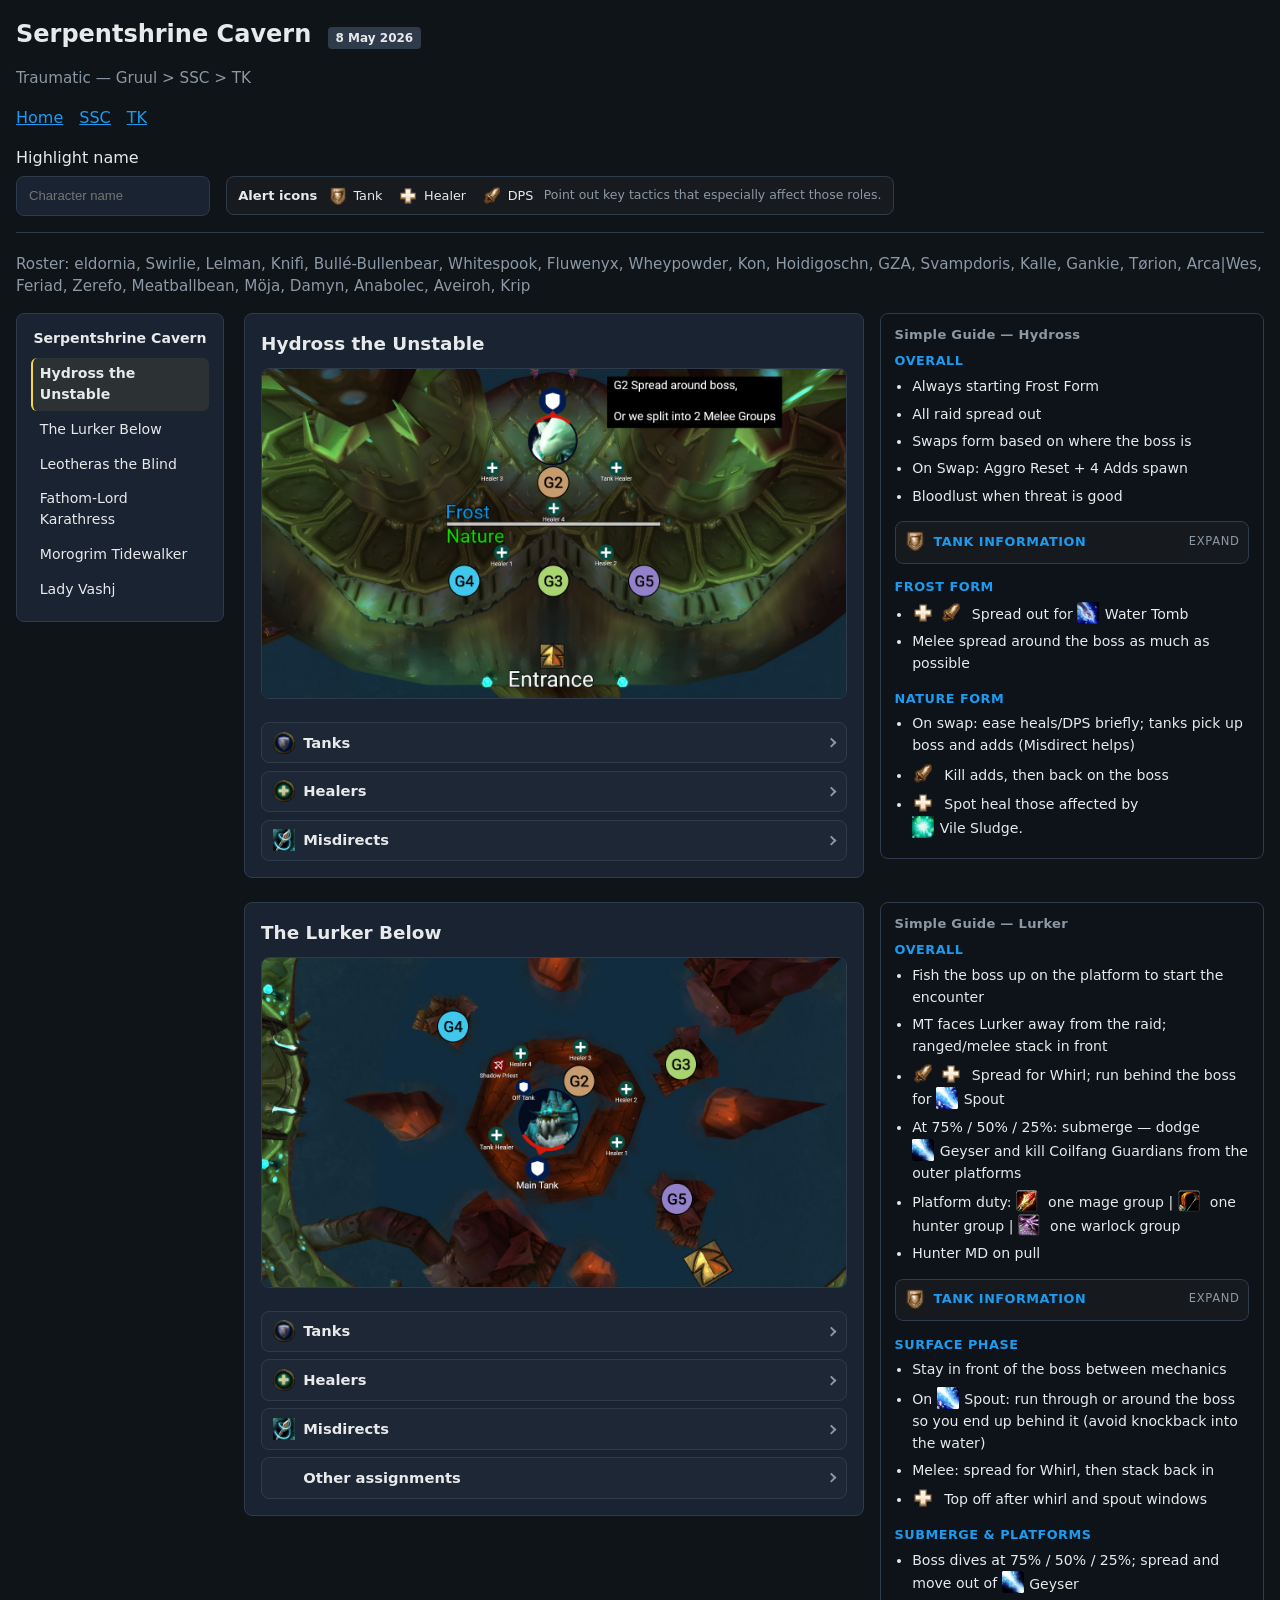
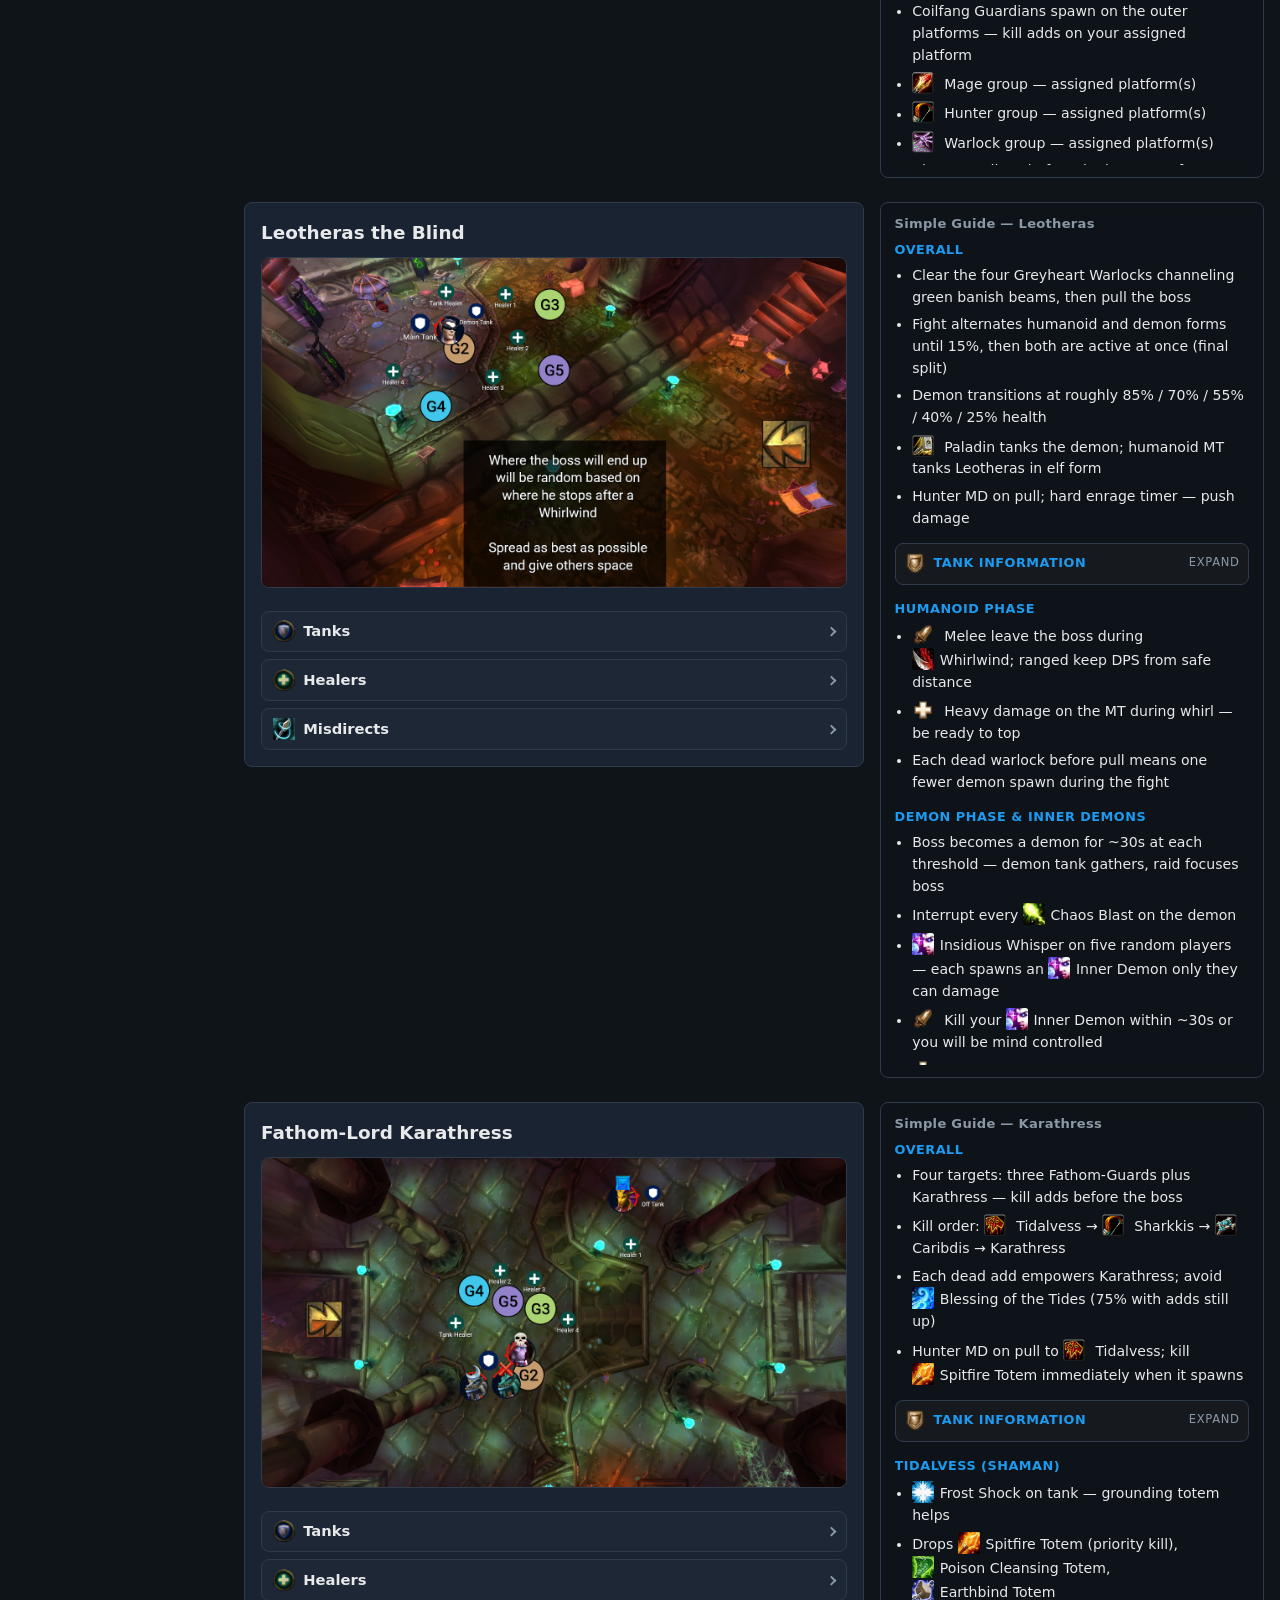
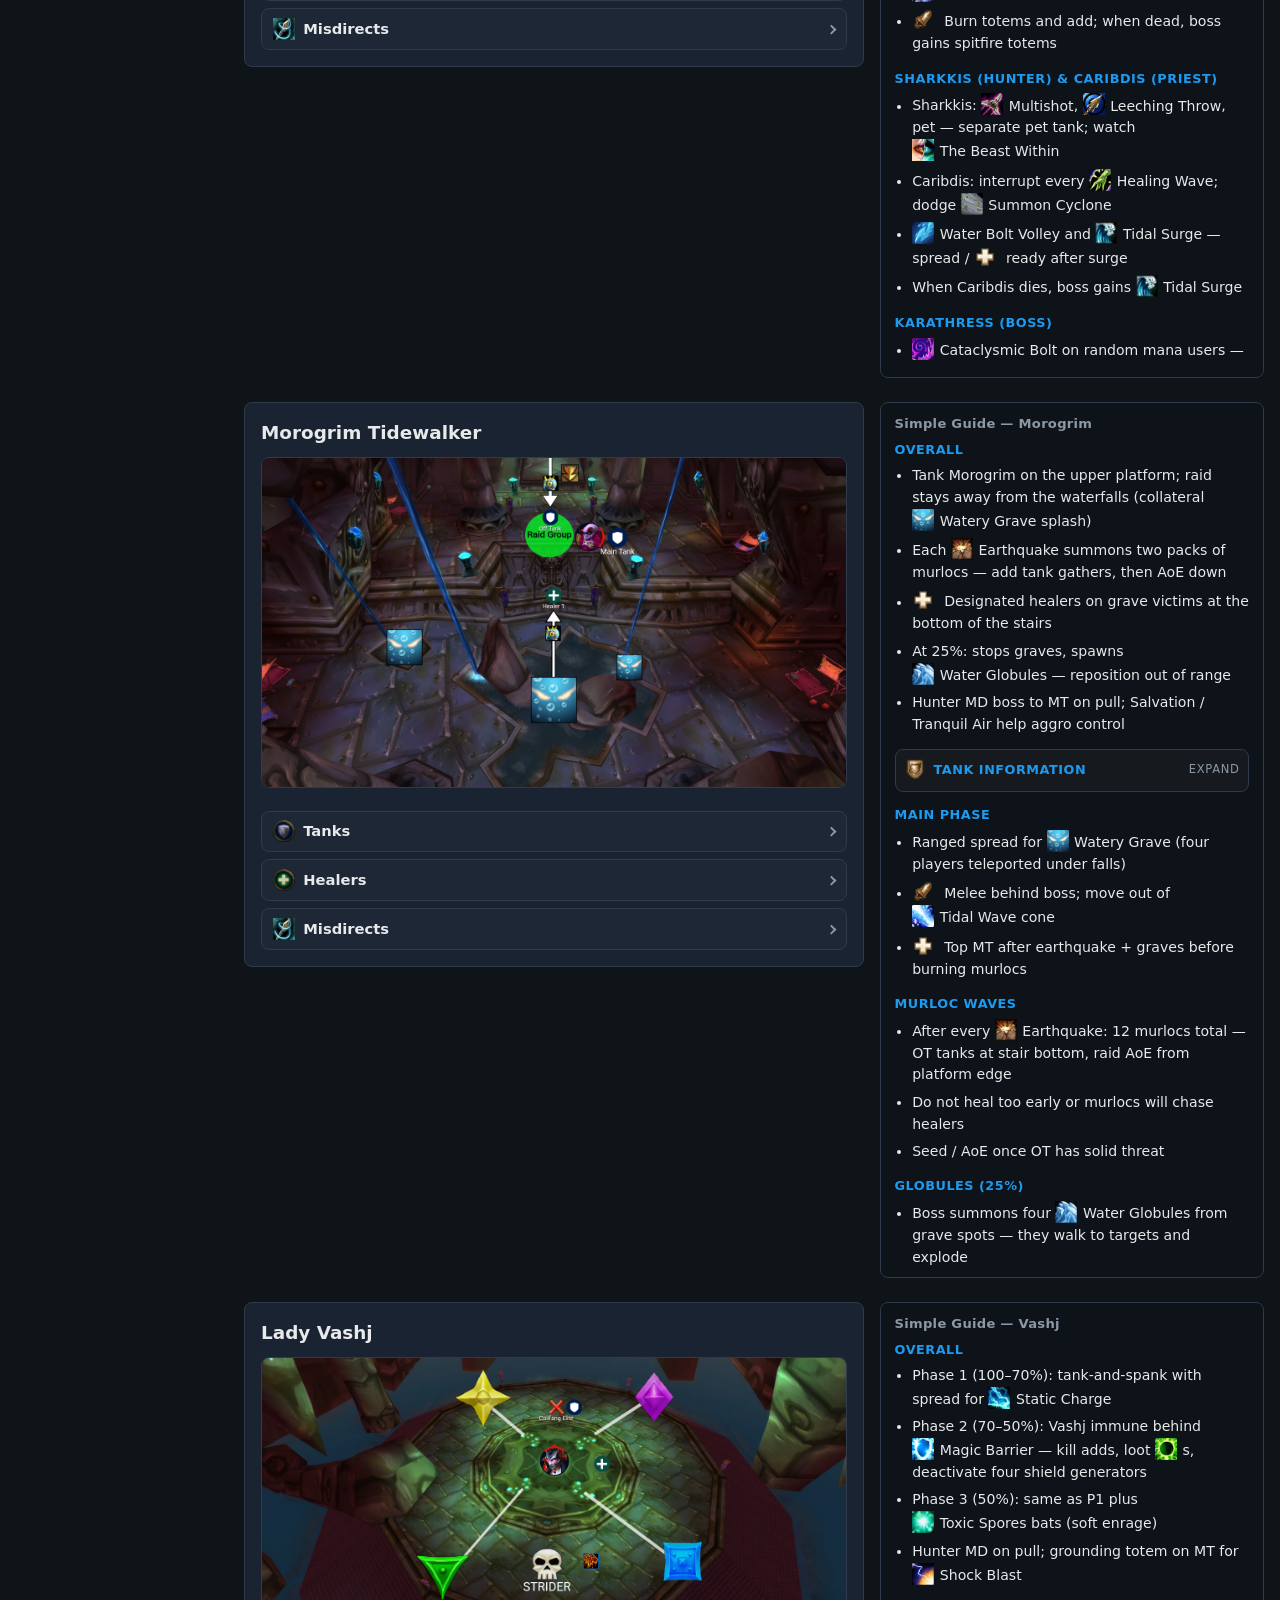
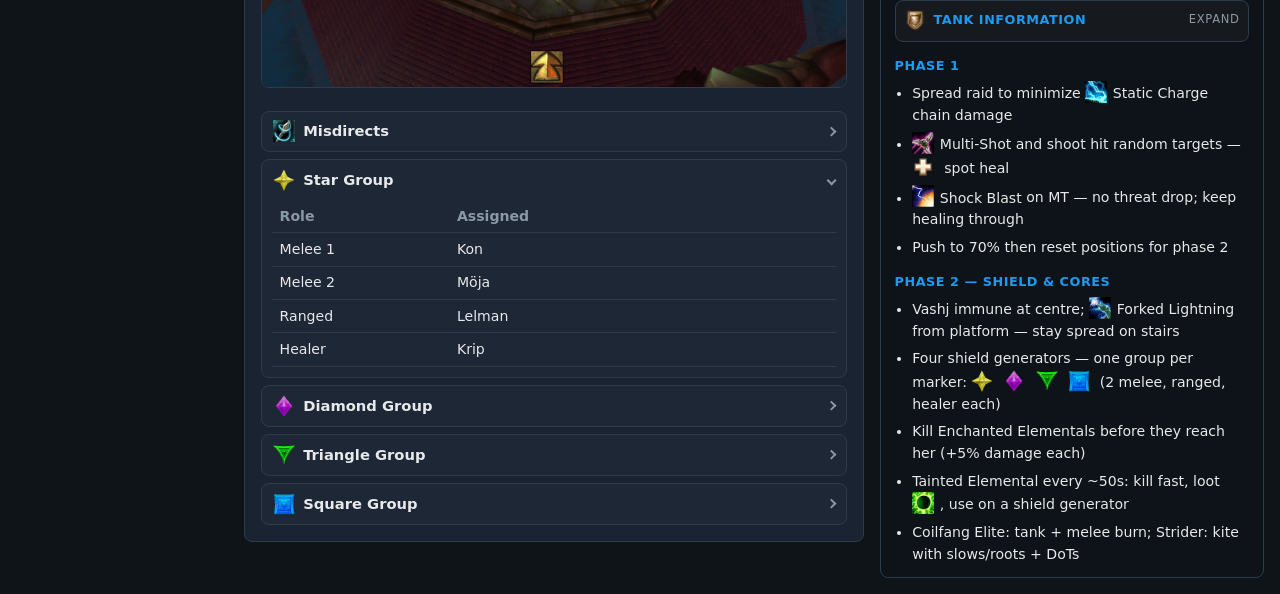
==== commit 9cf0f145: "publish raid snapshot 2026-05-17" ====
--- a/docs/ssc/index.html
+++ b/docs/ssc/index.html
@@ -25,13 +25,13 @@
       </div>
     </div>
   </header>
-  <p class="sub">Roster: eldornia, Swirlie, Lelman, Knifì, Bullé-Bullenbear, Whitespook, Fluwenyx, Kon, Hoidigoschn, Wheypowder, GZA, Svampdoris, Kalle, Gankie, Tørion, Arca|Wes, Feriad, Zerefo, Meatballbean, Möja, Damyn, Anabolec, Aveiroh, Krip</p>
+  <p class="sub">Roster: eldornia, Swirlie, Lelman, Knifì, Bullé-Bullenbear, Whitespook, Fluwenyx, Wheypowder, Kon, Hoidigoschn, GZA, Svampdoris, Kalle, Gankie, Tørion, Arca|Wes, Feriad, Zerefo, Meatballbean, Möja, Damyn, Anabolec, Aveiroh, Krip</p>
   <div class="raid-shell">
     <nav class="toc" aria-label="Serpentshrine Cavern">
       <div class="toc-title">Serpentshrine Cavern</div>
       <ol><li><a href="#hydross">Hydross the Unstable</a></li><li><a href="#lurker">The Lurker Below</a></li><li><a href="#leotheras">Leotheras the Blind</a></li><li><a href="#fathom">Fathom-Lord Karathress</a></li><li><a href="#tidewalker">Morogrim Tidewalker</a></li><li><a href="#vashj">Lady Vashj</a></li></ol>
     </nav>
-    <div class="boss-stack"><div class="boss-layout boss-anchor" id="hydross" tabindex="-1"><section class="boss boss-main" aria-labelledby="hydross-title"><h2 id="hydross-title">Hydross the Unstable</h2><div class="boss-img-wrap"><img class="boss-img" src="../assets/boss-images/ssc/hydross.png" alt="Hydross the Unstable map"/></div><div class="boss-assign"><details class="acc-item"><summary><span class="acc-ico"><img class="acc-role-img" src="../assets/wow-icons/Tank-Role.webp" alt="" width="22" height="22" loading="lazy"/></span><span class="acc-title">Tanks</span><span class="acc-chevron" aria-hidden="true"></span></summary><div class="acc-body"><table class="assign"><thead><tr><th>Role</th><th>Assigned</th></tr></thead><tbody><tr data-name="Bullé-Bullenbear"><td>Frost</td><td>Bullé-Bullenbear</td></tr><tr data-name="Tørion"><td>Nature</td><td>Tørion</td></tr></tbody></table></div></details><details class="acc-item"><summary><span class="acc-ico"><img class="acc-role-img" src="../assets/wow-icons/Healer-Role.webp" alt="" width="22" height="22" loading="lazy"/></span><span class="acc-title">Healers</span><span class="acc-chevron" aria-hidden="true"></span></summary><div class="acc-body"><table class="assign"><thead><tr><th>Role</th><th>Assigned</th></tr></thead><tbody><tr data-name="Knifì"><td>Tank healer</td><td>Knifì</td></tr><tr data-name="eldornia"><td>Melee Healers</td><td>eldornia</td></tr><tr data-name="Swirlie"><td>Raid heal 1</td><td>Swirlie</td></tr><tr data-name="Whitespook"><td>Raid heal 2</td><td>Whitespook</td></tr></tbody></table></div></details><details class="acc-item"><summary><span class="acc-ico"><img class="acc-role-img" src="../assets/wow-icons/hunter_misdirection.jpg" alt="" width="22" height="22" loading="lazy"/></span><span class="acc-title">Misdirects</span><span class="acc-chevron" aria-hidden="true"></span></summary><div class="acc-body"><table class="assign"><thead><tr><th>Role</th><th>Assigned</th></tr></thead><tbody><tr data-name="Wheypowder"><td>Pull</td><td>Wheypowder</td></tr><tr data-name="Anabolec"><td>Swap</td><td>Anabolec</td></tr></tbody></table></div></details></div></section><aside class="tactic-card tactic-rail" aria-label="Simple Guide — Hydross"><h3 class="tactic-h">Simple Guide — Hydross</h3><div class="tactic-body"><div class="tactic-section"><h4 class="tactic-sub">Overall</h4><ul class="tactic-list"><li>Always starting Frost Form</li><li>All raid spread out</li><li>Swaps form based on where the boss is</li><li>On Swap: Aggro Reset + 4 Adds spawn</li><li>Bloodlust when threat is good</li></ul></div><details class="tactic-section tactic-details"><summary class="tactic-details-sum"><span class="tactic-details-sum-main"><img class="tactic-details-ico" src="../assets/wow-icons/Tank-Alert.webp" alt="" width="22" height="22" loading="lazy"/><span class="tactic-sub">Tank Information</span></span><span class="tactic-details-hint" aria-hidden="true">Expand</span></summary><div class="tactic-details-body"><ul class="tactic-list"><li>This boss cannot crush — only need to be crit immune</li><li>Each form stacks a debuff on you (up to 5 times; escalating damage from that element): <br/><a class="tactic-wowhead" href="https://www.wowhead.com/tbc/spell=38217" target="_blank" rel="noopener noreferrer"><img class="tactic-inline-ico" src="../assets/wow-icons/Mark-of-Hydross.jpg" alt="" width="22" height="22" loading="lazy"/><span class="tactic-wowhead-lbl">Mark of Hydross</span></a><br/><a class="tactic-wowhead" href="https://www.wowhead.com/tbc/spell=38221" target="_blank" rel="noopener noreferrer"><img class="tactic-inline-ico" src="../assets/wow-icons/Mark-of-Corruption.jpg" alt="" width="22" height="22" loading="lazy"/><span class="tactic-wowhead-lbl">Mark of Corruption</span></a>.</li><li>Move the boss when damage is too high to force the swap</li></ul></div></details><div class="tactic-section"><h4 class="tactic-sub">Frost Form</h4><ul class="tactic-list"><li><img class="tactic-inline-ico" src="../assets/wow-icons/Healer-Alert.webp" alt="" width="22" height="22" loading="lazy"/><img class="tactic-inline-ico" src="../assets/wow-icons/DPS-Alert.webp" alt="" width="22" height="22" loading="lazy"/> Spread out for <a class="tactic-wowhead" href="https://www.wowhead.com/tbc/spell=38235" target="_blank" rel="noopener noreferrer"><img class="tactic-inline-ico" src="../assets/wow-icons/Water-Tomb.jpg" alt="" width="22" height="22" loading="lazy"/><span class="tactic-wowhead-lbl">Water Tomb</span></a></li><li>Melee spread around the boss as much as possible</li></ul></div><div class="tactic-section"><h4 class="tactic-sub">Nature Form</h4><ul class="tactic-list"><li>On swap: ease heals/DPS briefly; tanks pick up boss and adds (Misdirect helps)</li><li><img class="tactic-inline-ico" src="../assets/wow-icons/DPS-Alert.webp" alt="" width="22" height="22" loading="lazy"/> Kill adds, then back on the boss</li><li><img class="tactic-inline-ico" src="../assets/wow-icons/Healer-Alert.webp" alt="" width="22" height="22" loading="lazy"/> Spot heal those affected by <a class="tactic-wowhead" href="https://www.wowhead.com/tbc/spell=38246" target="_blank" rel="noopener noreferrer"><img class="tactic-inline-ico" src="../assets/wow-icons/Vile-Sludge.jpg" alt="" width="22" height="22" loading="lazy"/><span class="tactic-wowhead-lbl">Vile Sludge</span></a>.</li></ul></div></div></aside></div><div class="boss-layout boss-anchor" id="lurker" tabindex="-1"><section class="boss boss-main" aria-labelledby="lurker-title"><h2 id="lurker-title">The Lurker Below</h2><div class="boss-img-wrap"><img class="boss-img" src="../assets/boss-images/ssc/lurker.png" alt="The Lurker Below map"/></div><div class="boss-assign"><details class="acc-item"><summary><span class="acc-ico"><img class="acc-role-img" src="../assets/wow-icons/Tank-Role.webp" alt="" width="22" height="22" loading="lazy"/></span><span class="acc-title">Tanks</span><span class="acc-chevron" aria-hidden="true"></span></summary><div class="acc-body"><table class="assign"><thead><tr><th>Role</th><th>Assigned</th></tr></thead><tbody><tr data-name="Bullé-Bullenbear"><td>Main tank — Lurker</td><td>Bullé-Bullenbear</td></tr></tbody></table></div></details><details class="acc-item"><summary><span class="acc-ico"><img class="acc-role-img" src="../assets/wow-icons/Healer-Role.webp" alt="" width="22" height="22" loading="lazy"/></span><span class="acc-title">Healers</span><span class="acc-chevron" aria-hidden="true"></span></summary><div class="acc-body"><table class="assign"><thead><tr><th>Role</th><th>Assigned</th></tr></thead><tbody><tr data-name="eldornia"><td>Raid heal 1</td><td>eldornia</td></tr><tr data-name="Swirlie"><td>Raid heal 2</td><td>Swirlie</td></tr><tr data-name="Knifì"><td>Tank heal</td><td>Knifì</td></tr></tbody></table></div></details><details class="acc-item"><summary><span class="acc-ico"><img class="acc-role-img" src="../assets/wow-icons/hunter_misdirection.jpg" alt="" width="22" height="22" loading="lazy"/></span><span class="acc-title">Misdirects</span><span class="acc-chevron" aria-hidden="true"></span></summary><div class="acc-body"><table class="assign"><thead><tr><th>Role</th><th>Assigned</th></tr></thead><tbody><tr data-name="Wheypowder"><td>Misdirect to MT (pull)</td><td>Wheypowder</td></tr></tbody></table></div></details><details class="acc-item"><summary><span class="acc-ico acc-ico--empty" aria-hidden="true"></span><span class="acc-title">Other assignments</span><span class="acc-chevron" aria-hidden="true"></span></summary><div class="acc-body"><table class="assign"><thead><tr><th>Role</th><th>Assigned</th></tr></thead><tbody><tr data-name="Arca|Wes"><td>Platform — Mage group</td><td>Arca|Wes</td></tr><tr data-name="Anabolec"><td>Platform — Hunter group</td><td>Anabolec</td></tr><tr data-name="Lelman"><td>Platform — Warlock group</td><td>Lelman</td></tr></tbody></table></div></details></div></section><aside class="tactic-card tactic-rail" aria-label="Simple Guide — Lurker"><h3 class="tactic-h">Simple Guide — Lurker</h3><div class="tactic-body"><div class="tactic-section"><h4 class="tactic-sub">Overall</h4><ul class="tactic-list"><li>Fish the boss up on the platform to start the encounter</li><li>MT faces Lurker away from the raid; ranged/melee stack in front</li><li><img class="tactic-inline-ico" src="../assets/wow-icons/DPS-Alert.webp" alt="" width="22" height="22" loading="lazy"/><img class="tactic-inline-ico" src="../assets/wow-icons/Healer-Alert.webp" alt="" width="22" height="22" loading="lazy"/> Spread for Whirl; run behind the boss for <a class="tactic-wowhead" href="https://www.wowhead.com/tbc/spell=37433" target="_blank" rel="noopener noreferrer"><img class="tactic-inline-ico" src="../assets/wow-icons/Spout.jpg" alt="" width="22" height="22" loading="lazy"/><span class="tactic-wowhead-lbl">Spout</span></a></li><li>At 75% / 50% / 25%: submerge — dodge <a class="tactic-wowhead" href="https://www.wowhead.com/tbc/spell=37478" target="_blank" rel="noopener noreferrer"><img class="tactic-inline-ico" src="../assets/wow-icons/Geyser.jpg" alt="" width="22" height="22" loading="lazy"/><span class="tactic-wowhead-lbl">Geyser</span></a> and kill Coilfang Guardians from the outer platforms</li><li>Platform duty: <img class="tactic-inline-ico" src="../assets/wow-icons/mage.png" alt="" width="22" height="22" loading="lazy"/> one mage group | <img class="tactic-inline-ico" src="../assets/wow-icons/hunter.png" alt="" width="22" height="22" loading="lazy"/> one hunter group | <img class="tactic-inline-ico" src="../assets/wow-icons/warlock.png" alt="" width="22" height="22" loading="lazy"/> one warlock group</li><li>Hunter MD on pull</li></ul></div><details class="tactic-section tactic-details"><summary class="tactic-details-sum"><span class="tactic-details-sum-main"><img class="tactic-details-ico" src="../assets/wow-icons/Tank-Alert.webp" alt="" width="22" height="22" loading="lazy"/><span class="tactic-sub">Tank Information</span></span><span class="tactic-details-hint" aria-hidden="true">Expand</span></summary><div class="tactic-details-body"><ul class="tactic-list"><li>Keep the boss anchored; do not spin during <a class="tactic-wowhead" href="https://www.wowhead.com/tbc/spell=37433" target="_blank" rel="noopener noreferrer"><img class="tactic-inline-ico" src="../assets/wow-icons/Spout.jpg" alt="" width="22" height="22" loading="lazy"/><span class="tactic-wowhead-lbl">Spout</span></a></li><li>Soak <a class="tactic-wowhead" href="https://www.wowhead.com/tbc/spell=37138" target="_blank" rel="noopener noreferrer"><img class="tactic-inline-ico" src="../assets/wow-icons/Water%20Bolt.jpg" alt="" width="22" height="22" loading="lazy"/><span class="tactic-wowhead-lbl">Water Bolt</span></a>; move out when Whirl starts</li><li>Pick up any guardians that reach the main raid</li></ul></div></details><div class="tactic-section"><h4 class="tactic-sub">Surface phase</h4><ul class="tactic-list"><li>Stay in front of the boss between mechanics</li><li>On <a class="tactic-wowhead" href="https://www.wowhead.com/tbc/spell=37433" target="_blank" rel="noopener noreferrer"><img class="tactic-inline-ico" src="../assets/wow-icons/Spout.jpg" alt="" width="22" height="22" loading="lazy"/><span class="tactic-wowhead-lbl">Spout</span></a>: run through or around the boss so you end up behind it (avoid knockback into the water)</li><li>Melee: spread for Whirl, then stack back in</li><li><img class="tactic-inline-ico" src="../assets/wow-icons/Healer-Alert.webp" alt="" width="22" height="22" loading="lazy"/> Top off after whirl and spout windows</li></ul></div><div class="tactic-section"><h4 class="tactic-sub">Submerge &amp; platforms</h4><ul class="tactic-list"><li>Boss dives at 75% / 50% / 25%; spread and move out of <a class="tactic-wowhead" href="https://www.wowhead.com/tbc/spell=37478" target="_blank" rel="noopener noreferrer"><img class="tactic-inline-ico" src="../assets/wow-icons/Geyser.jpg" alt="" width="22" height="22" loading="lazy"/><span class="tactic-wowhead-lbl">Geyser</span></a></li><li>Coilfang Guardians spawn on the outer platforms — kill adds on your assigned platform</li><li><img class="tactic-inline-ico" src="../assets/wow-icons/mage.png" alt="" width="22" height="22" loading="lazy"/> Mage group — assigned platform(s)</li><li><img class="tactic-inline-ico" src="../assets/wow-icons/hunter.png" alt="" width="22" height="22" loading="lazy"/> Hunter group — assigned platform(s)</li><li><img class="tactic-inline-ico" src="../assets/wow-icons/warlock.png" alt="" width="22" height="22" loading="lazy"/> Warlock group — assigned platform(s)</li><li>Clear guardians before the boss resurfaces, then resume the surface rotation</li></ul></div></div></aside></div><div class="boss-layout boss-anchor" id="leotheras" tabindex="-1"><section class="boss boss-main" aria-labelledby="leotheras-title"><h2 id="leotheras-title">Leotheras the Blind</h2><div class="boss-img-wrap"><img class="boss-img" src="../assets/boss-images/ssc/leotheras.png" alt="Leotheras the Blind map"/></div><div class="boss-assign"><details class="acc-item"><summary><span class="acc-ico"><img class="acc-role-img" src="../assets/wow-icons/Tank-Role.webp" alt="" width="22" height="22" loading="lazy"/></span><span class="acc-title">Tanks</span><span class="acc-chevron" aria-hidden="true"></span></summary><div class="acc-body"><table class="assign"><thead><tr><th>Role</th><th>Assigned</th></tr></thead><tbody><tr data-name="Bullé-Bullenbear"><td>Humanoid tank</td><td>Bullé-Bullenbear</td></tr><tr data-name="Kon"><td>Demon tank — paladin</td><td>Kon</td></tr></tbody></table></div></details><details class="acc-item"><summary><span class="acc-ico"><img class="acc-role-img" src="../assets/wow-icons/Healer-Role.webp" alt="" width="22" height="22" loading="lazy"/></span><span class="acc-title">Healers</span><span class="acc-chevron" aria-hidden="true"></span></summary><div class="acc-body"><table class="assign"><thead><tr><th>Role</th><th>Assigned</th></tr></thead><tbody><tr data-name="eldornia"><td>Raid heal 1</td><td>eldornia</td></tr><tr data-name="Swirlie"><td>Raid heal 2</td><td>Swirlie</td></tr><tr data-name="Knifì"><td>Tank heal — humanoid</td><td>Knifì</td></tr><tr data-name="Whitespook"><td>Tank heal — demon</td><td>Whitespook</td></tr></tbody></table></div></details><details class="acc-item"><summary><span class="acc-ico"><img class="acc-role-img" src="../assets/wow-icons/hunter_misdirection.jpg" alt="" width="22" height="22" loading="lazy"/></span><span class="acc-title">Misdirects</span><span class="acc-chevron" aria-hidden="true"></span></summary><div class="acc-body"><table class="assign"><thead><tr><th>Role</th><th>Assigned</th></tr></thead><tbody><tr data-name="Wheypowder"><td>Misdirect</td><td>Wheypowder</td></tr></tbody></table></div></details></div></section><aside class="tactic-card tactic-rail" aria-label="Simple Guide — Leotheras"><h3 class="tactic-h">Simple Guide — Leotheras</h3><div class="tactic-body"><div class="tactic-section"><h4 class="tactic-sub">Overall</h4><ul class="tactic-list"><li>Clear the four Greyheart Warlocks channeling green banish beams, then pull the boss</li><li>Fight alternates humanoid and demon forms until 15%, then both are active at once (final split)</li><li>Demon transitions at roughly 85% / 70% / 55% / 40% / 25% health</li><li><img class="tactic-inline-ico" src="../assets/wow-icons/paladin.png" alt="" width="22" height="22" loading="lazy"/> Paladin tanks the demon; humanoid MT tanks Leotheras in elf form</li><li>Hunter MD on pull; hard enrage timer — push damage</li></ul></div><details class="tactic-section tactic-details"><summary class="tactic-details-sum"><span class="tactic-details-sum-main"><img class="tactic-details-ico" src="../assets/wow-icons/Tank-Alert.webp" alt="" width="22" height="22" loading="lazy"/><span class="tactic-sub">Tank Information</span></span><span class="tactic-details-hint" aria-hidden="true">Expand</span></summary><div class="tactic-details-body"><ul class="tactic-list"><li>Humanoid MT: hold Leotheras during elf phase; move out when <a class="tactic-wowhead" href="https://www.wowhead.com/tbc/spell=37640" target="_blank" rel="noopener noreferrer"><img class="tactic-inline-ico" src="../assets/wow-icons/Whirlwind.jpg" alt="" width="22" height="22" loading="lazy"/><span class="tactic-wowhead-lbl">Whirlwind</span></a> starts (melee swap in)</li><li><img class="tactic-inline-ico" src="../assets/wow-icons/paladin.png" alt="" width="22" height="22" loading="lazy"/> Demon tank: pick up the demon form; keep <a class="tactic-wowhead" href="https://www.wowhead.com/tbc/spell=37674" target="_blank" rel="noopener noreferrer"><img class="tactic-inline-ico" src="../assets/wow-icons/Chaos-Blast.jpg" alt="" width="22" height="22" loading="lazy"/><span class="tactic-wowhead-lbl">Chaos Blast</span></a> interrupted (rogue kick / shaman earth shock)</li><li>Demon MT: righteous fury + consecrate threat; stay in range of your healer</li><li>Threat resets when the boss swaps forms; coordinate taunts</li></ul></div></details><div class="tactic-section"><h4 class="tactic-sub">Humanoid phase</h4><ul class="tactic-list"><li><img class="tactic-inline-ico" src="../assets/wow-icons/DPS-Alert.webp" alt="" width="22" height="22" loading="lazy"/> Melee leave the boss during <a class="tactic-wowhead" href="https://www.wowhead.com/tbc/spell=37640" target="_blank" rel="noopener noreferrer"><img class="tactic-inline-ico" src="../assets/wow-icons/Whirlwind.jpg" alt="" width="22" height="22" loading="lazy"/><span class="tactic-wowhead-lbl">Whirlwind</span></a>; ranged keep DPS from safe distance</li><li><img class="tactic-inline-ico" src="../assets/wow-icons/Healer-Alert.webp" alt="" width="22" height="22" loading="lazy"/> Heavy damage on the MT during whirl — be ready to top</li><li>Each dead warlock before pull means one fewer demon spawn during the fight</li></ul></div><div class="tactic-section"><h4 class="tactic-sub">Demon phase &amp; inner demons</h4><ul class="tactic-list"><li>Boss becomes a demon for ~30s at each threshold — demon tank gathers, raid focuses boss</li><li>Interrupt every <a class="tactic-wowhead" href="https://www.wowhead.com/tbc/spell=37674" target="_blank" rel="noopener noreferrer"><img class="tactic-inline-ico" src="../assets/wow-icons/Chaos-Blast.jpg" alt="" width="22" height="22" loading="lazy"/><span class="tactic-wowhead-lbl">Chaos Blast</span></a> on the demon</li><li><a class="tactic-wowhead" href="https://www.wowhead.com/tbc/spell=37676" target="_blank" rel="noopener noreferrer"><img class="tactic-inline-ico" src="../assets/wow-icons/Insidious-Whispers.jpg" alt="" width="22" height="22" loading="lazy"/><span class="tactic-wowhead-lbl">Insidious Whisper</span></a> on five random players — each spawns an <a class="tactic-wowhead" href="https://www.wowhead.com/tbc/spell=37701" target="_blank" rel="noopener noreferrer"><img class="tactic-inline-ico" src="../assets/wow-icons/Insidious-Whispers.jpg" alt="" width="22" height="22" loading="lazy"/><span class="tactic-wowhead-lbl">Inner Demon</span></a> only they can damage</li><li><img class="tactic-inline-ico" src="../assets/wow-icons/DPS-Alert.webp" alt="" width="22" height="22" loading="lazy"/> Kill your <a class="tactic-wowhead" href="https://www.wowhead.com/tbc/spell=37701" target="_blank" rel="noopener noreferrer"><img class="tactic-inline-ico" src="../assets/wow-icons/Insidious-Whispers.jpg" alt="" width="22" height="22" loading="lazy"/><span class="tactic-wowhead-lbl">Inner Demon</span></a> within ~30s or you will be mind controlled</li><li><img class="tactic-inline-ico" src="../assets/wow-icons/Healer-Alert.webp" alt="" width="22" height="22" loading="lazy"/> Spot-heal players burning down their demon</li></ul></div><div class="tactic-section"><h4 class="tactic-sub">Final split (15%)</h4><ul class="tactic-list"><li>Humanoid and demon are both active — do not let either leak</li><li>Same rules: whirl on humanoid, interrupt chaos blast on demon, kill inner demons immediately</li><li>Bloodlust / burn once adds and demons are controlled</li></ul></div></div></aside></div><div class="boss-layout boss-anchor" id="fathom" tabindex="-1"><section class="boss boss-main" aria-labelledby="fathom-title"><h2 id="fathom-title">Fathom-Lord Karathress</h2><div class="boss-img-wrap"><img class="boss-img" src="../assets/boss-images/ssc/fathom.png" alt="Fathom-Lord Karathress map"/></div><div class="boss-assign"><details class="acc-item"><summary><span class="acc-ico"><img class="acc-role-img" src="../assets/wow-icons/Tank-Role.webp" alt="" width="22" height="22" loading="lazy"/></span><span class="acc-title">Tanks</span><span class="acc-chevron" aria-hidden="true"></span></summary><div class="acc-body"><table class="assign"><thead><tr><th>Role</th><th>Assigned</th></tr></thead><tbody><tr data-name="Bullé-Bullenbear"><td>Tank — Karathress</td><td>Bullé-Bullenbear</td></tr><tr data-name="Fluwenyx"><td>Tank — Sharkiss</td><td>Fluwenyx</td></tr><tr data-name="Kon"><td>Tank — Tidalvess / Caribdis</td><td>Kon</td></tr></tbody></table></div></details><details class="acc-item"><summary><span class="acc-ico"><img class="acc-role-img" src="../assets/wow-icons/Healer-Role.webp" alt="" width="22" height="22" loading="lazy"/></span><span class="acc-title">Healers</span><span class="acc-chevron" aria-hidden="true"></span></summary><div class="acc-body"><table class="assign"><thead><tr><th>Role</th><th>Assigned</th></tr></thead><tbody><tr data-name="eldornia"><td>Raid heal 1</td><td>eldornia</td></tr><tr data-name="Swirlie"><td>Raid heal 2</td><td>Swirlie</td></tr><tr data-name="Knifì"><td>Tank heal team</td><td>Knifì</td></tr></tbody></table></div></details><details class="acc-item"><summary><span class="acc-ico"><img class="acc-role-img" src="../assets/wow-icons/hunter_misdirection.jpg" alt="" width="22" height="22" loading="lazy"/></span><span class="acc-title">Misdirects</span><span class="acc-chevron" aria-hidden="true"></span></summary><div class="acc-body"><table class="assign"><thead><tr><th>Role</th><th>Assigned</th></tr></thead><tbody><tr data-name="Wheypowder"><td>Misdirect (opening)</td><td>Wheypowder</td></tr></tbody></table></div></details></div></section><aside class="tactic-card tactic-rail" aria-label="Simple Guide — Karathress"><h3 class="tactic-h">Simple Guide — Karathress</h3><div class="tactic-body"><div class="tactic-section"><h4 class="tactic-sub">Overall</h4><ul class="tactic-list"><li>Four targets: three Fathom-Guards plus Karathress — kill adds before the boss</li><li>Kill order: <img class="tactic-inline-ico" src="../assets/wow-icons/shaman.png" alt="" width="22" height="22" loading="lazy"/> Tidalvess → <img class="tactic-inline-ico" src="../assets/wow-icons/hunter.png" alt="" width="22" height="22" loading="lazy"/> Sharkkis → <img class="tactic-inline-ico" src="../assets/wow-icons/priest.png" alt="" width="22" height="22" loading="lazy"/> Caribdis → Karathress</li><li>Each dead add empowers Karathress; avoid <a class="tactic-wowhead" href="https://www.wowhead.com/tbc/spell=38449" target="_blank" rel="noopener noreferrer"><img class="tactic-inline-ico" src="../assets/wow-icons/Blessing-of-the-Tides.jpg" alt="" width="22" height="22" loading="lazy"/><span class="tactic-wowhead-lbl">Blessing of the Tides</span></a> (75% with adds still up)</li><li>Hunter MD on pull to <img class="tactic-inline-ico" src="../assets/wow-icons/shaman.png" alt="" width="22" height="22" loading="lazy"/> Tidalvess; kill <a class="tactic-wowhead" href="https://www.wowhead.com/tbc/spell=38236" target="_blank" rel="noopener noreferrer"><img class="tactic-inline-ico" src="../assets/wow-icons/Spitfire-Totem.jpg" alt="" width="22" height="22" loading="lazy"/><span class="tactic-wowhead-lbl">Spitfire Totem</span></a> immediately when it spawns</li></ul></div><details class="tactic-section tactic-details"><summary class="tactic-details-sum"><span class="tactic-details-sum-main"><img class="tactic-details-ico" src="../assets/wow-icons/Tank-Alert.webp" alt="" width="22" height="22" loading="lazy"/><span class="tactic-sub">Tank Information</span></span><span class="tactic-details-hint" aria-hidden="true">Expand</span></summary><div class="tactic-details-body"><ul class="tactic-list"><li>MT holds Karathress after adds; heavy <a class="tactic-wowhead" href="https://www.wowhead.com/tbc/spell=38441" target="_blank" rel="noopener noreferrer"><img class="tactic-inline-ico" src="../assets/wow-icons/Cataclysmic-Bolt.jpg" alt="" width="22" height="22" loading="lazy"/><span class="tactic-wowhead-lbl">Cataclysmic Bolt</span></a> on mana users — paladin MTs are risky</li><li>Spread boss / shaman / priest ~45 yards where possible (volley and bolt range)</li><li>Off-tanks: Sharkkis + pet, Tidalvess first, Caribdis in a corner group</li><li><img class="tactic-inline-ico" src="../assets/wow-icons/Tank-Alert.webp" alt="" width="22" height="22" loading="lazy"/> Run out of melee for <a class="tactic-wowhead" href="https://www.wowhead.com/tbc/spell=38445" target="_blank" rel="noopener noreferrer"><img class="tactic-inline-ico" src="../assets/wow-icons/Sear-Nova.jpg" alt="" width="22" height="22" loading="lazy"/><span class="tactic-wowhead-lbl">Sear Nova</span></a></li></ul></div></details><div class="tactic-section"><h4 class="tactic-sub">Tidalvess (Shaman)</h4><ul class="tactic-list"><li><a class="tactic-wowhead" href="https://www.wowhead.com/tbc/spell=38234" target="_blank" rel="noopener noreferrer"><img class="tactic-inline-ico" src="../assets/wow-icons/Frost-Shock.jpg" alt="" width="22" height="22" loading="lazy"/><span class="tactic-wowhead-lbl">Frost Shock</span></a> on tank — grounding totem helps</li><li>Drops <a class="tactic-wowhead" href="https://www.wowhead.com/tbc/spell=38236" target="_blank" rel="noopener noreferrer"><img class="tactic-inline-ico" src="../assets/wow-icons/Spitfire-Totem.jpg" alt="" width="22" height="22" loading="lazy"/><span class="tactic-wowhead-lbl">Spitfire Totem</span></a> (priority kill), <a class="tactic-wowhead" href="https://www.wowhead.com/tbc/spell=38306" target="_blank" rel="noopener noreferrer"><img class="tactic-inline-ico" src="../assets/wow-icons/Poison-Cleansing-Totem.jpg" alt="" width="22" height="22" loading="lazy"/><span class="tactic-wowhead-lbl">Poison Cleansing Totem</span></a>, <a class="tactic-wowhead" href="https://www.wowhead.com/tbc/spell=38304" target="_blank" rel="noopener noreferrer"><img class="tactic-inline-ico" src="../assets/wow-icons/Earthbind-Totem.jpg" alt="" width="22" height="22" loading="lazy"/><span class="tactic-wowhead-lbl">Earthbind Totem</span></a></li><li><img class="tactic-inline-ico" src="../assets/wow-icons/DPS-Alert.webp" alt="" width="22" height="22" loading="lazy"/> Burn totems and add; when dead, boss gains spitfire totems</li></ul></div><div class="tactic-section"><h4 class="tactic-sub">Sharkkis (Hunter) &amp; Caribdis (Priest)</h4><ul class="tactic-list"><li>Sharkkis: <a class="tactic-wowhead" href="https://www.wowhead.com/tbc/spell=38366" target="_blank" rel="noopener noreferrer"><img class="tactic-inline-ico" src="../assets/wow-icons/Multishot.jpg" alt="" width="22" height="22" loading="lazy"/><span class="tactic-wowhead-lbl">Multishot</span></a>, <a class="tactic-wowhead" href="https://www.wowhead.com/tbc/spell=29436" target="_blank" rel="noopener noreferrer"><img class="tactic-inline-ico" src="../assets/wow-icons/Leeching-Throw.jpg" alt="" width="22" height="22" loading="lazy"/><span class="tactic-wowhead-lbl">Leeching Throw</span></a>, pet — separate pet tank; watch <a class="tactic-wowhead" href="https://www.wowhead.com/tbc/spell=38373" target="_blank" rel="noopener noreferrer"><img class="tactic-inline-ico" src="../assets/wow-icons/The-Beast-Within.jpg" alt="" width="22" height="22" loading="lazy"/><span class="tactic-wowhead-lbl">The Beast Within</span></a></li><li>Caribdis: interrupt every <a class="tactic-wowhead" href="https://www.wowhead.com/tbc/spell=38330" target="_blank" rel="noopener noreferrer"><img class="tactic-inline-ico" src="../assets/wow-icons/Healing-Wave.jpg" alt="" width="22" height="22" loading="lazy"/><span class="tactic-wowhead-lbl">Healing Wave</span></a>; dodge <a class="tactic-wowhead" href="https://www.wowhead.com/tbc/spell=38337" target="_blank" rel="noopener noreferrer"><img class="tactic-inline-ico" src="../assets/wow-icons/Summon-Cyclone.jpg" alt="" width="22" height="22" loading="lazy"/><span class="tactic-wowhead-lbl">Summon Cyclone</span></a></li><li><a class="tactic-wowhead" href="https://www.wowhead.com/tbc/spell=38335" target="_blank" rel="noopener noreferrer"><img class="tactic-inline-ico" src="../assets/wow-icons/Water-Bolt-Volley.jpg" alt="" width="22" height="22" loading="lazy"/><span class="tactic-wowhead-lbl">Water Bolt Volley</span></a> and <a class="tactic-wowhead" href="https://www.wowhead.com/tbc/spell=38358" target="_blank" rel="noopener noreferrer"><img class="tactic-inline-ico" src="../assets/wow-icons/Tidal-Surge.jpg" alt="" width="22" height="22" loading="lazy"/><span class="tactic-wowhead-lbl">Tidal Surge</span></a> — spread / <img class="tactic-inline-ico" src="../assets/wow-icons/Healer-Alert.webp" alt="" width="22" height="22" loading="lazy"/> ready after surge</li><li>When Caribdis dies, boss gains <a class="tactic-wowhead" href="https://www.wowhead.com/tbc/spell=38358" target="_blank" rel="noopener noreferrer"><img class="tactic-inline-ico" src="../assets/wow-icons/Tidal-Surge.jpg" alt="" width="22" height="22" loading="lazy"/><span class="tactic-wowhead-lbl">Tidal Surge</span></a></li></ul></div><div class="tactic-section"><h4 class="tactic-sub">Karathress (boss)</h4><ul class="tactic-list"><li><a class="tactic-wowhead" href="https://www.wowhead.com/tbc/spell=38441" target="_blank" rel="noopener noreferrer"><img class="tactic-inline-ico" src="../assets/wow-icons/Cataclysmic-Bolt.jpg" alt="" width="22" height="22" loading="lazy"/><span class="tactic-wowhead-lbl">Cataclysmic Bolt</span></a> on random mana users — huge hit, stay topped</li><li><a class="tactic-wowhead" href="https://www.wowhead.com/tbc/spell=38445" target="_blank" rel="noopener noreferrer"><img class="tactic-inline-ico" src="../assets/wow-icons/Sear-Nova.jpg" alt="" width="22" height="22" loading="lazy"/><span class="tactic-wowhead-lbl">Sear Nova</span></a> melee-range fire — tanks and melee move out</li><li>After Sharkkis dies, boss has <a class="tactic-wowhead" href="https://www.wowhead.com/tbc/spell=38373" target="_blank" rel="noopener noreferrer"><img class="tactic-inline-ico" src="../assets/wow-icons/The-Beast-Within.jpg" alt="" width="22" height="22" loading="lazy"/><span class="tactic-wowhead-lbl">The Beast Within</span></a> (hard-hitting melee)</li><li>Burn boss once all adds are dead; ignore late spitfire totems if healing through</li></ul></div></div></aside></div><div class="boss-layout boss-anchor" id="tidewalker" tabindex="-1"><section class="boss boss-main" aria-labelledby="tidewalker-title"><h2 id="tidewalker-title">Morogrim Tidewalker</h2><div class="boss-img-wrap"><img class="boss-img" src="../assets/boss-images/ssc/tidewalker.png" alt="Morogrim Tidewalker map"/></div><div class="boss-assign"><details class="acc-item"><summary><span class="acc-ico"><img class="acc-role-img" src="../assets/wow-icons/Tank-Role.webp" alt="" width="22" height="22" loading="lazy"/></span><span class="acc-title">Tanks</span><span class="acc-chevron" aria-hidden="true"></span></summary><div class="acc-body"><table class="assign"><thead><tr><th>Role</th><th>Assigned</th></tr></thead><tbody><tr data-name="Bullé-Bullenbear"><td>Main tank — boss</td><td>Bullé-Bullenbear</td></tr><tr data-name="Kon"><td>Murloc / add tank</td><td>Kon</td></tr></tbody></table></div></details><details class="acc-item"><summary><span class="acc-ico"><img class="acc-role-img" src="../assets/wow-icons/Healer-Role.webp" alt="" width="22" height="22" loading="lazy"/></span><span class="acc-title">Healers</span><span class="acc-chevron" aria-hidden="true"></span></summary><div class="acc-body"><table class="assign"><thead><tr><th>Role</th><th>Assigned</th></tr></thead><tbody><tr data-name="eldornia"><td>Raid heal 1</td><td>eldornia</td></tr><tr data-name="Swirlie"><td>Raid heal 2</td><td>Swirlie</td></tr><tr data-name="Knifì"><td>Tank heal — MT</td><td>Knifì</td></tr><tr data-name="Whitespook"><td>Tank heal — OT</td><td>Whitespook</td></tr></tbody></table></div></details><details class="acc-item"><summary><span class="acc-ico"><img class="acc-role-img" src="../assets/wow-icons/hunter_misdirection.jpg" alt="" width="22" height="22" loading="lazy"/></span><span class="acc-title">Misdirects</span><span class="acc-chevron" aria-hidden="true"></span></summary><div class="acc-body"><table class="assign"><thead><tr><th>Role</th><th>Assigned</th></tr></thead><tbody><tr data-name="Wheypowder"><td>Misdirect to MT</td><td>Wheypowder</td></tr></tbody></table></div></details></div></section><aside class="tactic-card tactic-rail" aria-label="Simple Guide — Morogrim"><h3 class="tactic-h">Simple Guide — Morogrim</h3><div class="tactic-body"><div class="tactic-section"><h4 class="tactic-sub">Overall</h4><ul class="tactic-list"><li>Tank Morogrim on the upper platform; raid stays away from the waterfalls (collateral <a class="tactic-wowhead" href="https://www.wowhead.com/tbc/spell=38049" target="_blank" rel="noopener noreferrer"><img class="tactic-inline-ico" src="../assets/wow-icons/Watery-Grave.jpg" alt="" width="22" height="22" loading="lazy"/><span class="tactic-wowhead-lbl">Watery Grave</span></a> splash)</li><li>Each <a class="tactic-wowhead" href="https://www.wowhead.com/tbc/spell=37764" target="_blank" rel="noopener noreferrer"><img class="tactic-inline-ico" src="../assets/wow-icons/Earthquake.jpg" alt="" width="22" height="22" loading="lazy"/><span class="tactic-wowhead-lbl">Earthquake</span></a> summons two packs of murlocs — add tank gathers, then AoE down</li><li><img class="tactic-inline-ico" src="../assets/wow-icons/Healer-Alert.webp" alt="" width="22" height="22" loading="lazy"/> Designated healers on grave victims at the bottom of the stairs</li><li>At 25%: stops graves, spawns <a class="tactic-wowhead" href="https://www.wowhead.com/tbc/spell=37871" target="_blank" rel="noopener noreferrer"><img class="tactic-inline-ico" src="../assets/wow-icons/Water-Globule.jpg" alt="" width="22" height="22" loading="lazy"/><span class="tactic-wowhead-lbl">Water Globule</span></a>s — reposition out of range</li><li>Hunter MD boss to MT on pull; Salvation / Tranquil Air help aggro control</li></ul></div><details class="tactic-section tactic-details"><summary class="tactic-details-sum"><span class="tactic-details-sum-main"><img class="tactic-details-ico" src="../assets/wow-icons/Tank-Alert.webp" alt="" width="22" height="22" loading="lazy"/><span class="tactic-sub">Tank Information</span></span><span class="tactic-details-hint" aria-hidden="true">Expand</span></summary><div class="tactic-details-body"><ul class="tactic-list"><li>MT: face boss away from raid; heavy burst — expect <a class="tactic-wowhead" href="https://www.wowhead.com/tbc/spell=37730" target="_blank" rel="noopener noreferrer"><img class="tactic-inline-ico" src="../assets/wow-icons/Tidal-Wave.jpg" alt="" width="22" height="22" loading="lazy"/><span class="tactic-wowhead-lbl">Tidal Wave</span></a> frontal frost slow</li><li><img class="tactic-inline-ico" src="../assets/wow-icons/paladin.png" alt="" width="22" height="22" loading="lazy"/> OT: pick up both murloc packs after earthquake; let tanks establish aggro before raid AoE</li><li>Jump <a class="tactic-wowhead" href="https://www.wowhead.com/tbc/spell=37764" target="_blank" rel="noopener noreferrer"><img class="tactic-inline-ico" src="../assets/wow-icons/Earthquake.jpg" alt="" width="22" height="22" loading="lazy"/><span class="tactic-wowhead-lbl">Earthquake</span></a> to reduce damage; do not heal murlocs until OT has control</li></ul></div></details><div class="tactic-section"><h4 class="tactic-sub">Main phase</h4><ul class="tactic-list"><li>Ranged spread for <a class="tactic-wowhead" href="https://www.wowhead.com/tbc/spell=38049" target="_blank" rel="noopener noreferrer"><img class="tactic-inline-ico" src="../assets/wow-icons/Watery-Grave.jpg" alt="" width="22" height="22" loading="lazy"/><span class="tactic-wowhead-lbl">Watery Grave</span></a> (four players teleported under falls)</li><li><img class="tactic-inline-ico" src="../assets/wow-icons/DPS-Alert.webp" alt="" width="22" height="22" loading="lazy"/> Melee behind boss; move out of <a class="tactic-wowhead" href="https://www.wowhead.com/tbc/spell=37730" target="_blank" rel="noopener noreferrer"><img class="tactic-inline-ico" src="../assets/wow-icons/Tidal-Wave.jpg" alt="" width="22" height="22" loading="lazy"/><span class="tactic-wowhead-lbl">Tidal Wave</span></a> cone</li><li><img class="tactic-inline-ico" src="../assets/wow-icons/Healer-Alert.webp" alt="" width="22" height="22" loading="lazy"/> Top MT after earthquake + graves before burning murlocs</li></ul></div><div class="tactic-section"><h4 class="tactic-sub">Murloc waves</h4><ul class="tactic-list"><li>After every <a class="tactic-wowhead" href="https://www.wowhead.com/tbc/spell=37764" target="_blank" rel="noopener noreferrer"><img class="tactic-inline-ico" src="../assets/wow-icons/Earthquake.jpg" alt="" width="22" height="22" loading="lazy"/><span class="tactic-wowhead-lbl">Earthquake</span></a>: 12 murlocs total — OT tanks at stair bottom, raid AoE from platform edge</li><li>Do not heal too early or murlocs will chase healers</li><li>Seed / AoE once OT has solid threat</li></ul></div><div class="tactic-section"><h4 class="tactic-sub">Globules (25%)</h4><ul class="tactic-list"><li>Boss summons four <a class="tactic-wowhead" href="https://www.wowhead.com/tbc/spell=37871" target="_blank" rel="noopener noreferrer"><img class="tactic-inline-ico" src="../assets/wow-icons/Water-Globule.jpg" alt="" width="22" height="22" loading="lazy"/><span class="tactic-wowhead-lbl">Water Globule</span></a>s from grave spots — they walk to targets and explode</li><li>Raid moves into the doorway toward the next room to avoid contact</li><li>Resume DPS on boss; watch for <a class="tactic-wowhead" href="https://www.wowhead.com/tbc/spell=37730" target="_blank" rel="noopener noreferrer"><img class="tactic-inline-ico" src="../assets/wow-icons/Tidal-Wave.jpg" alt="" width="22" height="22" loading="lazy"/><span class="tactic-wowhead-lbl">Tidal Wave</span></a> while kiting globules</li></ul></div></div></aside></div><div class="boss-layout boss-anchor" id="vashj" tabindex="-1"><section class="boss boss-main" aria-labelledby="vashj-title"><h2 id="vashj-title">Lady Vashj</h2><div class="boss-img-wrap"><img class="boss-img" src="../assets/boss-images/ssc/vashj.png" alt="Lady Vashj map"/></div><div class="boss-assign"><details class="acc-item"><summary><span class="acc-ico"><img class="acc-role-img" src="../assets/wow-icons/Tank-Role.webp" alt="" width="22" height="22" loading="lazy"/></span><span class="acc-title">Tanks</span><span class="acc-chevron" aria-hidden="true"></span></summary><div class="acc-body"><table class="assign"><thead><tr><th>Role</th><th>Assigned</th></tr></thead><tbody><tr data-name="Bullé-Bullenbear"><td>Main tank — P1/P3</td><td>Bullé-Bullenbear</td></tr><tr data-name="Fluwenyx"><td>Strider / add tank</td><td>Fluwenyx</td></tr></tbody></table></div></details><details class="acc-item"><summary><span class="acc-ico"><img class="acc-role-img" src="../assets/wow-icons/Healer-Role.webp" alt="" width="22" height="22" loading="lazy"/></span><span class="acc-title">Healers</span><span class="acc-chevron" aria-hidden="true"></span></summary><div class="acc-body"><table class="assign"><thead><tr><th>Role</th><th>Assigned</th></tr></thead><tbody><tr data-name="eldornia"><td>Raid heal 1</td><td>eldornia</td></tr><tr data-name="Swirlie"><td>Raid heal 2</td><td>Swirlie</td></tr><tr data-name="Knifì"><td>Raid heal 3</td><td>Knifì</td></tr><tr data-name="Whitespook"><td>Tank heal — MT</td><td>Whitespook</td></tr><tr data-name="Kon"><td>Tank heal — adds</td><td>Kon</td></tr></tbody></table></div></details><details class="acc-item"><summary><span class="acc-ico"><img class="acc-role-img" src="../assets/wow-icons/hunter_misdirection.jpg" alt="" width="22" height="22" loading="lazy"/></span><span class="acc-title">Misdirects</span><span class="acc-chevron" aria-hidden="true"></span></summary><div class="acc-body"><table class="assign"><thead><tr><th>Role</th><th>Assigned</th></tr></thead><tbody><tr data-name="Wheypowder"><td>Misdirect — pull / P3</td><td>Wheypowder</td></tr></tbody></table></div></details></div></section><aside class="tactic-card tactic-rail" aria-label="Simple Guide — Vashj"><h3 class="tactic-h">Simple Guide — Vashj</h3><div class="tactic-body"><div class="tactic-section"><h4 class="tactic-sub">Overall</h4><ul class="tactic-list"><li>Phase 1 (100–70%): tank-and-spank with spread for <a class="tactic-wowhead" href="https://www.wowhead.com/tbc/spell=38280" target="_blank" rel="noopener noreferrer"><img class="tactic-inline-ico" src="../assets/wow-icons/Static-Charge.jpg" alt="" width="22" height="22" loading="lazy"/><span class="tactic-wowhead-lbl">Static Charge</span></a></li><li>Phase 2 (70–50%): Vashj immune behind <a class="tactic-wowhead" href="https://www.wowhead.com/tbc/spell=38112" target="_blank" rel="noopener noreferrer"><img class="tactic-inline-ico" src="../assets/wow-icons/Magic-Barrier.jpg" alt="" width="22" height="22" loading="lazy"/><span class="tactic-wowhead-lbl">Magic Barrier</span></a> — kill adds, loot <img class="tactic-inline-ico" src="../assets/wow-icons/Tainted-Core.jpg" alt="" width="22" height="22" loading="lazy"/>s, deactivate four shield generators</li><li>Phase 3 (50%): same as P1 plus <a class="tactic-wowhead" href="https://www.wowhead.com/tbc/spell=38575" target="_blank" rel="noopener noreferrer"><img class="tactic-inline-ico" src="../assets/wow-icons/Toxic-Spores.jpg" alt="" width="22" height="22" loading="lazy"/><span class="tactic-wowhead-lbl">Toxic Spores</span></a> bats (soft enrage)</li><li>Hunter MD on pull; grounding totem on MT for <a class="tactic-wowhead" href="https://www.wowhead.com/tbc/spell=38509" target="_blank" rel="noopener noreferrer"><img class="tactic-inline-ico" src="../assets/wow-icons/Shock-Blast.jpg" alt="" width="22" height="22" loading="lazy"/><span class="tactic-wowhead-lbl">Shock Blast</span></a></li></ul></div><details class="tactic-section tactic-details"><summary class="tactic-details-sum"><span class="tactic-details-sum-main"><img class="tactic-details-ico" src="../assets/wow-icons/Tank-Alert.webp" alt="" width="22" height="22" loading="lazy"/><span class="tactic-sub">Tank Information</span></span><span class="tactic-details-hint" aria-hidden="true">Expand</span></summary><div class="tactic-details-body"><ul class="tactic-list"><li>MT P1/P3: grounding for <a class="tactic-wowhead" href="https://www.wowhead.com/tbc/spell=38509" target="_blank" rel="noopener noreferrer"><img class="tactic-inline-ico" src="../assets/wow-icons/Shock-Blast.jpg" alt="" width="22" height="22" loading="lazy"/><span class="tactic-wowhead-lbl">Shock Blast</span></a>; Freedom on <a class="tactic-wowhead" href="https://www.wowhead.com/tbc/spell=38316" target="_blank" rel="noopener noreferrer"><img class="tactic-inline-ico" src="../assets/wow-icons/Entangle.jpg" alt="" width="22" height="22" loading="lazy"/><span class="tactic-wowhead-lbl">Entangle</span></a></li><li>Static Charge on MT — melee stay clear; victim moves to middle</li><li>P2: tanks on Coilfang Elites in inner circle; strider kited wide outside generators</li><li>Clear remaining P2 adds before burning boss in P3</li></ul></div></details><div class="tactic-section"><h4 class="tactic-sub">Phase 1</h4><ul class="tactic-list"><li>Spread raid to minimize <a class="tactic-wowhead" href="https://www.wowhead.com/tbc/spell=38280" target="_blank" rel="noopener noreferrer"><img class="tactic-inline-ico" src="../assets/wow-icons/Static-Charge.jpg" alt="" width="22" height="22" loading="lazy"/><span class="tactic-wowhead-lbl">Static Charge</span></a> chain damage</li><li><a class="tactic-wowhead" href="https://www.wowhead.com/tbc/spell=38310" target="_blank" rel="noopener noreferrer"><img class="tactic-inline-ico" src="../assets/wow-icons/Multi-Shot.jpg" alt="" width="22" height="22" loading="lazy"/><span class="tactic-wowhead-lbl">Multi-Shot</span></a> and shoot hit random targets — <img class="tactic-inline-ico" src="../assets/wow-icons/Healer-Alert.webp" alt="" width="22" height="22" loading="lazy"/> spot heal</li><li><a class="tactic-wowhead" href="https://www.wowhead.com/tbc/spell=38509" target="_blank" rel="noopener noreferrer"><img class="tactic-inline-ico" src="../assets/wow-icons/Shock-Blast.jpg" alt="" width="22" height="22" loading="lazy"/><span class="tactic-wowhead-lbl">Shock Blast</span></a> on MT — no threat drop; keep healing through</li><li>Push to 70% then reset positions for phase 2</li></ul></div><div class="tactic-section"><h4 class="tactic-sub">Phase 2 — shield &amp; cores</h4><ul class="tactic-list"><li>Vashj immune at centre; <a class="tactic-wowhead" href="https://www.wowhead.com/tbc/spell=40088" target="_blank" rel="noopener noreferrer"><img class="tactic-inline-ico" src="../assets/wow-icons/Forked-Lightning.jpg" alt="" width="22" height="22" loading="lazy"/><span class="tactic-wowhead-lbl">Forked Lightning</span></a> from platform — stay spread on stairs</li><li>Kill Enchanted Elementals before they reach her (+5% damage each)</li><li>Tainted Elemental every ~50s: kill fast, loot <img class="tactic-inline-ico" src="../assets/wow-icons/Tainted-Core.jpg" alt="" width="22" height="22" loading="lazy"/>, use on a shield generator</li><li>Coilfang Elite: tank + melee burn; Strider: kite with slows/roots + DoTs</li><li><a class="tactic-wowhead" href="https://www.wowhead.com/tbc/spell=40095" target="_blank" rel="noopener noreferrer"><img class="tactic-inline-ico" src="../assets/wow-icons/Poison-Bolt.jpg" alt="" width="22" height="22" loading="lazy"/><span class="tactic-wowhead-lbl">Poison Bolt</span></a> from tainted adds — dispel / heal</li><li>Time last generator so minimal adds remain entering P3</li></ul></div><div class="tactic-section"><h4 class="tactic-sub">Phase 3</h4><ul class="tactic-list"><li>Aggro reset — MD boss to MT; kill leftover striders/elites first</li><li><a class="tactic-wowhead" href="https://www.wowhead.com/tbc/spell=38575" target="_blank" rel="noopener noreferrer"><img class="tactic-inline-ico" src="../assets/wow-icons/Toxic-Spores.jpg" alt="" width="22" height="22" loading="lazy"/><span class="tactic-wowhead-lbl">Toxic Spores</span></a> bats spawn increasing poison pools — assign hunters/warlocks to clear early bats</li><li>Same as P1: spread, grounding, Freedom; burn boss before poison overwhelms raid</li></ul></div></div></aside></div></div>
+    <div class="boss-stack"><div class="boss-layout boss-anchor" id="hydross" tabindex="-1"><section class="boss boss-main" aria-labelledby="hydross-title"><h2 id="hydross-title">Hydross the Unstable</h2><div class="boss-img-wrap"><img class="boss-img" src="../assets/boss-images/ssc/hydross.png" alt="Hydross the Unstable map"/></div><div class="boss-assign"><details class="acc-item"><summary><span class="acc-ico"><img class="acc-role-img" src="../assets/wow-icons/Tank-Role.webp" alt="" width="22" height="22" loading="lazy"/></span><span class="acc-title">Tanks</span><span class="acc-chevron" aria-hidden="true"></span></summary><div class="acc-body"><table class="assign"><thead><tr><th>Role</th><th>Assigned</th></tr></thead><tbody><tr data-name="Bullé-Bullenbear"><td>Frost</td><td>Bullé-Bullenbear</td></tr><tr data-name="Tørion"><td>Nature</td><td>Tørion</td></tr></tbody></table></div></details><details class="acc-item"><summary><span class="acc-ico"><img class="acc-role-img" src="../assets/wow-icons/Healer-Role.webp" alt="" width="22" height="22" loading="lazy"/></span><span class="acc-title">Healers</span><span class="acc-chevron" aria-hidden="true"></span></summary><div class="acc-body"><table class="assign"><thead><tr><th>Role</th><th>Assigned</th></tr></thead><tbody><tr data-name="Knifì"><td>Tank healer</td><td>Knifì</td></tr><tr data-name="eldornia"><td>Melee Healers</td><td>eldornia</td></tr><tr data-name="Swirlie"><td>Raid heal 1</td><td>Swirlie</td></tr><tr data-name="Whitespook"><td>Raid heal 2</td><td>Whitespook</td></tr></tbody></table></div></details><details class="acc-item"><summary><span class="acc-ico"><img class="acc-role-img" src="../assets/wow-icons/hunter_misdirection.jpg" alt="" width="22" height="22" loading="lazy"/></span><span class="acc-title">Misdirects</span><span class="acc-chevron" aria-hidden="true"></span></summary><div class="acc-body"><table class="assign"><thead><tr><th>Role</th><th>Assigned</th></tr></thead><tbody><tr data-name="Aveiroh"><td>Pull</td><td>Aveiroh</td></tr><tr data-name="Anabolec"><td>Swap</td><td>Anabolec</td></tr></tbody></table></div></details></div></section><aside class="tactic-card tactic-rail" aria-label="Simple Guide — Hydross"><h3 class="tactic-h">Simple Guide — Hydross</h3><div class="tactic-body"><div class="tactic-section"><h4 class="tactic-sub">Overall</h4><ul class="tactic-list"><li>Always starting Frost Form</li><li>All raid spread out</li><li>Swaps form based on where the boss is</li><li>On Swap: Aggro Reset + 4 Adds spawn</li><li>Bloodlust when threat is good</li></ul></div><details class="tactic-section tactic-details"><summary class="tactic-details-sum"><span class="tactic-details-sum-main"><img class="tactic-details-ico" src="../assets/wow-icons/Tank-Alert.webp" alt="" width="22" height="22" loading="lazy"/><span class="tactic-sub">Tank Information</span></span><span class="tactic-details-hint" aria-hidden="true">Expand</span></summary><div class="tactic-details-body"><ul class="tactic-list"><li>This boss cannot crush — only need to be crit immune</li><li>Each form stacks a debuff on you (up to 5 times; escalating damage from that element): <br/><a class="tactic-wowhead" href="https://www.wowhead.com/tbc/spell=38217" target="_blank" rel="noopener noreferrer"><img class="tactic-inline-ico" src="../assets/wow-icons/Mark-of-Hydross.jpg" alt="" width="22" height="22" loading="lazy"/><span class="tactic-wowhead-lbl">Mark of Hydross</span></a><br/><a class="tactic-wowhead" href="https://www.wowhead.com/tbc/spell=38221" target="_blank" rel="noopener noreferrer"><img class="tactic-inline-ico" src="../assets/wow-icons/Mark-of-Corruption.jpg" alt="" width="22" height="22" loading="lazy"/><span class="tactic-wowhead-lbl">Mark of Corruption</span></a>.</li><li>Move the boss when damage is too high to force the swap</li></ul></div></details><div class="tactic-section"><h4 class="tactic-sub">Frost Form</h4><ul class="tactic-list"><li><img class="tactic-inline-ico" src="../assets/wow-icons/Healer-Alert.webp" alt="" width="22" height="22" loading="lazy"/><img class="tactic-inline-ico" src="../assets/wow-icons/DPS-Alert.webp" alt="" width="22" height="22" loading="lazy"/> Spread out for <a class="tactic-wowhead" href="https://www.wowhead.com/tbc/spell=38235" target="_blank" rel="noopener noreferrer"><img class="tactic-inline-ico" src="../assets/wow-icons/Water-Tomb.jpg" alt="" width="22" height="22" loading="lazy"/><span class="tactic-wowhead-lbl">Water Tomb</span></a></li><li>Melee spread around the boss as much as possible</li></ul></div><div class="tactic-section"><h4 class="tactic-sub">Nature Form</h4><ul class="tactic-list"><li>On swap: ease heals/DPS briefly; tanks pick up boss and adds (Misdirect helps)</li><li><img class="tactic-inline-ico" src="../assets/wow-icons/DPS-Alert.webp" alt="" width="22" height="22" loading="lazy"/> Kill adds, then back on the boss</li><li><img class="tactic-inline-ico" src="../assets/wow-icons/Healer-Alert.webp" alt="" width="22" height="22" loading="lazy"/> Spot heal those affected by <a class="tactic-wowhead" href="https://www.wowhead.com/tbc/spell=38246" target="_blank" rel="noopener noreferrer"><img class="tactic-inline-ico" src="../assets/wow-icons/Vile-Sludge.jpg" alt="" width="22" height="22" loading="lazy"/><span class="tactic-wowhead-lbl">Vile Sludge</span></a>.</li></ul></div></div></aside></div><div class="boss-layout boss-anchor" id="lurker" tabindex="-1"><section class="boss boss-main" aria-labelledby="lurker-title"><h2 id="lurker-title">The Lurker Below</h2><div class="boss-img-wrap"><img class="boss-img" src="../assets/boss-images/ssc/lurker.png" alt="The Lurker Below map"/></div><div class="boss-assign"><details class="acc-item"><summary><span class="acc-ico"><img class="acc-role-img" src="../assets/wow-icons/Tank-Role.webp" alt="" width="22" height="22" loading="lazy"/></span><span class="acc-title">Tanks</span><span class="acc-chevron" aria-hidden="true"></span></summary><div class="acc-body"><table class="assign"><thead><tr><th>Role</th><th>Assigned</th></tr></thead><tbody><tr data-name="Tørion"><td>Main tank — Lurker</td><td>Tørion</td></tr></tbody></table></div></details><details class="acc-item"><summary><span class="acc-ico"><img class="acc-role-img" src="../assets/wow-icons/Healer-Role.webp" alt="" width="22" height="22" loading="lazy"/></span><span class="acc-title">Healers</span><span class="acc-chevron" aria-hidden="true"></span></summary><div class="acc-body"><table class="assign"><thead><tr><th>Role</th><th>Assigned</th></tr></thead><tbody><tr data-name="eldornia"><td>Raid heal 1</td><td>eldornia</td></tr><tr data-name="Swirlie"><td>Raid heal 2</td><td>Swirlie</td></tr><tr data-name="Knifì"><td>Tank heal</td><td>Knifì</td></tr></tbody></table></div></details><details class="acc-item"><summary><span class="acc-ico"><img class="acc-role-img" src="../assets/wow-icons/hunter_misdirection.jpg" alt="" width="22" height="22" loading="lazy"/></span><span class="acc-title">Misdirects</span><span class="acc-chevron" aria-hidden="true"></span></summary><div class="acc-body"><table class="assign"><thead><tr><th>Role</th><th>Assigned</th></tr></thead><tbody><tr data-name="Anabolec"><td>Misdirect to MT (pull)</td><td>Anabolec</td></tr></tbody></table></div></details><details class="acc-item"><summary><span class="acc-ico acc-ico--empty" aria-hidden="true"></span><span class="acc-title">Other assignments</span><span class="acc-chevron" aria-hidden="true"></span></summary><div class="acc-body"><table class="assign"><thead><tr><th>Role</th><th>Assigned</th></tr></thead><tbody><tr data-name="Svampdoris"><td>Platform — Mage group</td><td>Svampdoris</td></tr><tr data-name="Whitespook"><td>Platform — Hunter group</td><td>Whitespook</td></tr><tr data-name="Krip"><td>Platform — Warlock group</td><td>Krip</td></tr></tbody></table></div></details></div></section><aside class="tactic-card tactic-rail" aria-label="Simple Guide — Lurker"><h3 class="tactic-h">Simple Guide — Lurker</h3><div class="tactic-body"><div class="tactic-section"><h4 class="tactic-sub">Overall</h4><ul class="tactic-list"><li>Fish the boss up on the platform to start the encounter</li><li>MT faces Lurker away from the raid; ranged/melee stack in front</li><li><img class="tactic-inline-ico" src="../assets/wow-icons/DPS-Alert.webp" alt="" width="22" height="22" loading="lazy"/><img class="tactic-inline-ico" src="../assets/wow-icons/Healer-Alert.webp" alt="" width="22" height="22" loading="lazy"/> Spread for Whirl; run behind the boss for <a class="tactic-wowhead" href="https://www.wowhead.com/tbc/spell=37433" target="_blank" rel="noopener noreferrer"><img class="tactic-inline-ico" src="../assets/wow-icons/Spout.jpg" alt="" width="22" height="22" loading="lazy"/><span class="tactic-wowhead-lbl">Spout</span></a></li><li>At 75% / 50% / 25%: submerge — dodge <a class="tactic-wowhead" href="https://www.wowhead.com/tbc/spell=37478" target="_blank" rel="noopener noreferrer"><img class="tactic-inline-ico" src="../assets/wow-icons/Geyser.jpg" alt="" width="22" height="22" loading="lazy"/><span class="tactic-wowhead-lbl">Geyser</span></a> and kill Coilfang Guardians from the outer platforms</li><li>Platform duty: <img class="tactic-inline-ico" src="../assets/wow-icons/mage.png" alt="" width="22" height="22" loading="lazy"/> one mage group | <img class="tactic-inline-ico" src="../assets/wow-icons/hunter.png" alt="" width="22" height="22" loading="lazy"/> one hunter group | <img class="tactic-inline-ico" src="../assets/wow-icons/warlock.png" alt="" width="22" height="22" loading="lazy"/> one warlock group</li><li>Hunter MD on pull</li></ul></div><details class="tactic-section tactic-details"><summary class="tactic-details-sum"><span class="tactic-details-sum-main"><img class="tactic-details-ico" src="../assets/wow-icons/Tank-Alert.webp" alt="" width="22" height="22" loading="lazy"/><span class="tactic-sub">Tank Information</span></span><span class="tactic-details-hint" aria-hidden="true">Expand</span></summary><div class="tactic-details-body"><ul class="tactic-list"><li>Keep the boss anchored; do not spin during <a class="tactic-wowhead" href="https://www.wowhead.com/tbc/spell=37433" target="_blank" rel="noopener noreferrer"><img class="tactic-inline-ico" src="../assets/wow-icons/Spout.jpg" alt="" width="22" height="22" loading="lazy"/><span class="tactic-wowhead-lbl">Spout</span></a></li><li>Soak <a class="tactic-wowhead" href="https://www.wowhead.com/tbc/spell=37138" target="_blank" rel="noopener noreferrer"><img class="tactic-inline-ico" src="../assets/wow-icons/Water%20Bolt.jpg" alt="" width="22" height="22" loading="lazy"/><span class="tactic-wowhead-lbl">Water Bolt</span></a>; move out when Whirl starts</li><li>Pick up any guardians that reach the main raid</li></ul></div></details><div class="tactic-section"><h4 class="tactic-sub">Surface phase</h4><ul class="tactic-list"><li>Stay in front of the boss between mechanics</li><li>On <a class="tactic-wowhead" href="https://www.wowhead.com/tbc/spell=37433" target="_blank" rel="noopener noreferrer"><img class="tactic-inline-ico" src="../assets/wow-icons/Spout.jpg" alt="" width="22" height="22" loading="lazy"/><span class="tactic-wowhead-lbl">Spout</span></a>: run through or around the boss so you end up behind it (avoid knockback into the water)</li><li>Melee: spread for Whirl, then stack back in</li><li><img class="tactic-inline-ico" src="../assets/wow-icons/Healer-Alert.webp" alt="" width="22" height="22" loading="lazy"/> Top off after whirl and spout windows</li></ul></div><div class="tactic-section"><h4 class="tactic-sub">Submerge &amp; platforms</h4><ul class="tactic-list"><li>Boss dives at 75% / 50% / 25%; spread and move out of <a class="tactic-wowhead" href="https://www.wowhead.com/tbc/spell=37478" target="_blank" rel="noopener noreferrer"><img class="tactic-inline-ico" src="../assets/wow-icons/Geyser.jpg" alt="" width="22" height="22" loading="lazy"/><span class="tactic-wowhead-lbl">Geyser</span></a></li><li>Coilfang Guardians spawn on the outer platforms — kill adds on your assigned platform</li><li><img class="tactic-inline-ico" src="../assets/wow-icons/mage.png" alt="" width="22" height="22" loading="lazy"/> Mage group — assigned platform(s)</li><li><img class="tactic-inline-ico" src="../assets/wow-icons/hunter.png" alt="" width="22" height="22" loading="lazy"/> Hunter group — assigned platform(s)</li><li><img class="tactic-inline-ico" src="../assets/wow-icons/warlock.png" alt="" width="22" height="22" loading="lazy"/> Warlock group — assigned platform(s)</li><li>Clear guardians before the boss resurfaces, then resume the surface rotation</li></ul></div></div></aside></div><div class="boss-layout boss-anchor" id="leotheras" tabindex="-1"><section class="boss boss-main" aria-labelledby="leotheras-title"><h2 id="leotheras-title">Leotheras the Blind</h2><div class="boss-img-wrap"><img class="boss-img" src="../assets/boss-images/ssc/leotheras.png" alt="Leotheras the Blind map"/></div><div class="boss-assign"><details class="acc-item"><summary><span class="acc-ico"><img class="acc-role-img" src="../assets/wow-icons/Tank-Role.webp" alt="" width="22" height="22" loading="lazy"/></span><span class="acc-title">Tanks</span><span class="acc-chevron" aria-hidden="true"></span></summary><div class="acc-body"><table class="assign"><thead><tr><th>Role</th><th>Assigned</th></tr></thead><tbody><tr data-name="Bullé-Bullenbear"><td>Humanoid tank</td><td>Bullé-Bullenbear</td></tr><tr data-name="Tørion"><td>Demon tank — paladin</td><td>Tørion</td></tr></tbody></table></div></details><details class="acc-item"><summary><span class="acc-ico"><img class="acc-role-img" src="../assets/wow-icons/Healer-Role.webp" alt="" width="22" height="22" loading="lazy"/></span><span class="acc-title">Healers</span><span class="acc-chevron" aria-hidden="true"></span></summary><div class="acc-body"><table class="assign"><thead><tr><th>Role</th><th>Assigned</th></tr></thead><tbody><tr data-name="eldornia"><td>Raid heal 1</td><td>eldornia</td></tr><tr data-name="Swirlie"><td>Raid heal 2</td><td>Swirlie</td></tr><tr data-name="Knifì"><td>Tank heal — humanoid</td><td>Knifì</td></tr><tr data-name="Whitespook"><td>Tank heal — demon</td><td>Whitespook</td></tr></tbody></table></div></details><details class="acc-item"><summary><span class="acc-ico"><img class="acc-role-img" src="../assets/wow-icons/hunter_misdirection.jpg" alt="" width="22" height="22" loading="lazy"/></span><span class="acc-title">Misdirects</span><span class="acc-chevron" aria-hidden="true"></span></summary><div class="acc-body"><table class="assign"><thead><tr><th>Role</th><th>Assigned</th></tr></thead><tbody><tr data-name="Anabolec"><td>Misdirect</td><td>Anabolec</td></tr></tbody></table></div></details></div></section><aside class="tactic-card tactic-rail" aria-label="Simple Guide — Leotheras"><h3 class="tactic-h">Simple Guide — Leotheras</h3><div class="tactic-body"><div class="tactic-section"><h4 class="tactic-sub">Overall</h4><ul class="tactic-list"><li>Clear the four Greyheart Warlocks channeling green banish beams, then pull the boss</li><li>Fight alternates humanoid and demon forms until 15%, then both are active at once (final split)</li><li>Demon transitions at roughly 85% / 70% / 55% / 40% / 25% health</li><li><img class="tactic-inline-ico" src="../assets/wow-icons/paladin.png" alt="" width="22" height="22" loading="lazy"/> Paladin tanks the demon; humanoid MT tanks Leotheras in elf form</li><li>Hunter MD on pull; hard enrage timer — push damage</li></ul></div><details class="tactic-section tactic-details"><summary class="tactic-details-sum"><span class="tactic-details-sum-main"><img class="tactic-details-ico" src="../assets/wow-icons/Tank-Alert.webp" alt="" width="22" height="22" loading="lazy"/><span class="tactic-sub">Tank Information</span></span><span class="tactic-details-hint" aria-hidden="true">Expand</span></summary><div class="tactic-details-body"><ul class="tactic-list"><li>Humanoid MT: hold Leotheras during elf phase; move out when <a class="tactic-wowhead" href="https://www.wowhead.com/tbc/spell=37640" target="_blank" rel="noopener noreferrer"><img class="tactic-inline-ico" src="../assets/wow-icons/Whirlwind.jpg" alt="" width="22" height="22" loading="lazy"/><span class="tactic-wowhead-lbl">Whirlwind</span></a> starts (melee swap in)</li><li><img class="tactic-inline-ico" src="../assets/wow-icons/paladin.png" alt="" width="22" height="22" loading="lazy"/> Demon tank: pick up the demon form; keep <a class="tactic-wowhead" href="https://www.wowhead.com/tbc/spell=37674" target="_blank" rel="noopener noreferrer"><img class="tactic-inline-ico" src="../assets/wow-icons/Chaos-Blast.jpg" alt="" width="22" height="22" loading="lazy"/><span class="tactic-wowhead-lbl">Chaos Blast</span></a> interrupted (rogue kick / shaman earth shock)</li><li>Demon MT: righteous fury + consecrate threat; stay in range of your healer</li><li>Threat resets when the boss swaps forms; coordinate taunts</li></ul></div></details><div class="tactic-section"><h4 class="tactic-sub">Humanoid phase</h4><ul class="tactic-list"><li><img class="tactic-inline-ico" src="../assets/wow-icons/DPS-Alert.webp" alt="" width="22" height="22" loading="lazy"/> Melee leave the boss during <a class="tactic-wowhead" href="https://www.wowhead.com/tbc/spell=37640" target="_blank" rel="noopener noreferrer"><img class="tactic-inline-ico" src="../assets/wow-icons/Whirlwind.jpg" alt="" width="22" height="22" loading="lazy"/><span class="tactic-wowhead-lbl">Whirlwind</span></a>; ranged keep DPS from safe distance</li><li><img class="tactic-inline-ico" src="../assets/wow-icons/Healer-Alert.webp" alt="" width="22" height="22" loading="lazy"/> Heavy damage on the MT during whirl — be ready to top</li><li>Each dead warlock before pull means one fewer demon spawn during the fight</li></ul></div><div class="tactic-section"><h4 class="tactic-sub">Demon phase &amp; inner demons</h4><ul class="tactic-list"><li>Boss becomes a demon for ~30s at each threshold — demon tank gathers, raid focuses boss</li><li>Interrupt every <a class="tactic-wowhead" href="https://www.wowhead.com/tbc/spell=37674" target="_blank" rel="noopener noreferrer"><img class="tactic-inline-ico" src="../assets/wow-icons/Chaos-Blast.jpg" alt="" width="22" height="22" loading="lazy"/><span class="tactic-wowhead-lbl">Chaos Blast</span></a> on the demon</li><li><a class="tactic-wowhead" href="https://www.wowhead.com/tbc/spell=37676" target="_blank" rel="noopener noreferrer"><img class="tactic-inline-ico" src="../assets/wow-icons/Insidious-Whispers.jpg" alt="" width="22" height="22" loading="lazy"/><span class="tactic-wowhead-lbl">Insidious Whisper</span></a> on five random players — each spawns an <a class="tactic-wowhead" href="https://www.wowhead.com/tbc/spell=37701" target="_blank" rel="noopener noreferrer"><img class="tactic-inline-ico" src="../assets/wow-icons/Insidious-Whispers.jpg" alt="" width="22" height="22" loading="lazy"/><span class="tactic-wowhead-lbl">Inner Demon</span></a> only they can damage</li><li><img class="tactic-inline-ico" src="../assets/wow-icons/DPS-Alert.webp" alt="" width="22" height="22" loading="lazy"/> Kill your <a class="tactic-wowhead" href="https://www.wowhead.com/tbc/spell=37701" target="_blank" rel="noopener noreferrer"><img class="tactic-inline-ico" src="../assets/wow-icons/Insidious-Whispers.jpg" alt="" width="22" height="22" loading="lazy"/><span class="tactic-wowhead-lbl">Inner Demon</span></a> within ~30s or you will be mind controlled</li><li><img class="tactic-inline-ico" src="../assets/wow-icons/Healer-Alert.webp" alt="" width="22" height="22" loading="lazy"/> Spot-heal players burning down their demon</li></ul></div><div class="tactic-section"><h4 class="tactic-sub">Final split (15%)</h4><ul class="tactic-list"><li>Humanoid and demon are both active — do not let either leak</li><li>Same rules: whirl on humanoid, interrupt chaos blast on demon, kill inner demons immediately</li><li>Bloodlust / burn once adds and demons are controlled</li></ul></div></div></aside></div><div class="boss-layout boss-anchor" id="fathom" tabindex="-1"><section class="boss boss-main" aria-labelledby="fathom-title"><h2 id="fathom-title">Fathom-Lord Karathress</h2><div class="boss-img-wrap"><img class="boss-img" src="../assets/boss-images/ssc/fathom.png" alt="Fathom-Lord Karathress map"/></div><div class="boss-assign"><details class="acc-item"><summary><span class="acc-ico"><img class="acc-role-img" src="../assets/wow-icons/Tank-Role.webp" alt="" width="22" height="22" loading="lazy"/></span><span class="acc-title">Tanks</span><span class="acc-chevron" aria-hidden="true"></span></summary><div class="acc-body"><table class="assign"><thead><tr><th>Role</th><th>Assigned</th></tr></thead><tbody><tr data-name="Bullé-Bullenbear"><td>Tank — Karathress</td><td>Bullé-Bullenbear</td></tr><tr data-name="Fluwenyx"><td>Tank — Sharkiss</td><td>Fluwenyx</td></tr><tr data-name="Kon"><td>Tank — Tidalvess / Caribdis</td><td>Kon</td></tr></tbody></table></div></details><details class="acc-item"><summary><span class="acc-ico"><img class="acc-role-img" src="../assets/wow-icons/Healer-Role.webp" alt="" width="22" height="22" loading="lazy"/></span><span class="acc-title">Healers</span><span class="acc-chevron" aria-hidden="true"></span></summary><div class="acc-body"><table class="assign"><thead><tr><th>Role</th><th>Assigned</th></tr></thead><tbody><tr data-name="eldornia"><td>Raid heal 1</td><td>eldornia</td></tr><tr data-name="Swirlie"><td>Raid heal 2</td><td>Swirlie</td></tr><tr data-name="Knifì"><td>Tank heal team</td><td>Knifì</td></tr></tbody></table></div></details><details class="acc-item"><summary><span class="acc-ico"><img class="acc-role-img" src="../assets/wow-icons/hunter_misdirection.jpg" alt="" width="22" height="22" loading="lazy"/></span><span class="acc-title">Misdirects</span><span class="acc-chevron" aria-hidden="true"></span></summary><div class="acc-body"><table class="assign"><thead><tr><th>Role</th><th>Assigned</th></tr></thead><tbody><tr data-name="Anabolec"><td>Misdirect (opening)</td><td>Anabolec</td></tr></tbody></table></div></details></div></section><aside class="tactic-card tactic-rail" aria-label="Simple Guide — Karathress"><h3 class="tactic-h">Simple Guide — Karathress</h3><div class="tactic-body"><div class="tactic-section"><h4 class="tactic-sub">Overall</h4><ul class="tactic-list"><li>Four targets: three Fathom-Guards plus Karathress — kill adds before the boss</li><li>Kill order: <img class="tactic-inline-ico" src="../assets/wow-icons/shaman.png" alt="" width="22" height="22" loading="lazy"/> Tidalvess → <img class="tactic-inline-ico" src="../assets/wow-icons/hunter.png" alt="" width="22" height="22" loading="lazy"/> Sharkkis → <img class="tactic-inline-ico" src="../assets/wow-icons/priest.png" alt="" width="22" height="22" loading="lazy"/> Caribdis → Karathress</li><li>Each dead add empowers Karathress; avoid <a class="tactic-wowhead" href="https://www.wowhead.com/tbc/spell=38449" target="_blank" rel="noopener noreferrer"><img class="tactic-inline-ico" src="../assets/wow-icons/Blessing-of-the-Tides.jpg" alt="" width="22" height="22" loading="lazy"/><span class="tactic-wowhead-lbl">Blessing of the Tides</span></a> (75% with adds still up)</li><li>Hunter MD on pull to <img class="tactic-inline-ico" src="../assets/wow-icons/shaman.png" alt="" width="22" height="22" loading="lazy"/> Tidalvess; kill <a class="tactic-wowhead" href="https://www.wowhead.com/tbc/spell=38236" target="_blank" rel="noopener noreferrer"><img class="tactic-inline-ico" src="../assets/wow-icons/Spitfire-Totem.jpg" alt="" width="22" height="22" loading="lazy"/><span class="tactic-wowhead-lbl">Spitfire Totem</span></a> immediately when it spawns</li></ul></div><details class="tactic-section tactic-details"><summary class="tactic-details-sum"><span class="tactic-details-sum-main"><img class="tactic-details-ico" src="../assets/wow-icons/Tank-Alert.webp" alt="" width="22" height="22" loading="lazy"/><span class="tactic-sub">Tank Information</span></span><span class="tactic-details-hint" aria-hidden="true">Expand</span></summary><div class="tactic-details-body"><ul class="tactic-list"><li>MT holds Karathress after adds; heavy <a class="tactic-wowhead" href="https://www.wowhead.com/tbc/spell=38441" target="_blank" rel="noopener noreferrer"><img class="tactic-inline-ico" src="../assets/wow-icons/Cataclysmic-Bolt.jpg" alt="" width="22" height="22" loading="lazy"/><span class="tactic-wowhead-lbl">Cataclysmic Bolt</span></a> on mana users — paladin MTs are risky</li><li>Spread boss / shaman / priest ~45 yards where possible (volley and bolt range)</li><li>Off-tanks: Sharkkis + pet, Tidalvess first, Caribdis in a corner group</li><li><img class="tactic-inline-ico" src="../assets/wow-icons/Tank-Alert.webp" alt="" width="22" height="22" loading="lazy"/> Run out of melee for <a class="tactic-wowhead" href="https://www.wowhead.com/tbc/spell=38445" target="_blank" rel="noopener noreferrer"><img class="tactic-inline-ico" src="../assets/wow-icons/Sear-Nova.jpg" alt="" width="22" height="22" loading="lazy"/><span class="tactic-wowhead-lbl">Sear Nova</span></a></li></ul></div></details><div class="tactic-section"><h4 class="tactic-sub">Tidalvess (Shaman)</h4><ul class="tactic-list"><li><a class="tactic-wowhead" href="https://www.wowhead.com/tbc/spell=38234" target="_blank" rel="noopener noreferrer"><img class="tactic-inline-ico" src="../assets/wow-icons/Frost-Shock.jpg" alt="" width="22" height="22" loading="lazy"/><span class="tactic-wowhead-lbl">Frost Shock</span></a> on tank — grounding totem helps</li><li>Drops <a class="tactic-wowhead" href="https://www.wowhead.com/tbc/spell=38236" target="_blank" rel="noopener noreferrer"><img class="tactic-inline-ico" src="../assets/wow-icons/Spitfire-Totem.jpg" alt="" width="22" height="22" loading="lazy"/><span class="tactic-wowhead-lbl">Spitfire Totem</span></a> (priority kill), <a class="tactic-wowhead" href="https://www.wowhead.com/tbc/spell=38306" target="_blank" rel="noopener noreferrer"><img class="tactic-inline-ico" src="../assets/wow-icons/Poison-Cleansing-Totem.jpg" alt="" width="22" height="22" loading="lazy"/><span class="tactic-wowhead-lbl">Poison Cleansing Totem</span></a>, <a class="tactic-wowhead" href="https://www.wowhead.com/tbc/spell=38304" target="_blank" rel="noopener noreferrer"><img class="tactic-inline-ico" src="../assets/wow-icons/Earthbind-Totem.jpg" alt="" width="22" height="22" loading="lazy"/><span class="tactic-wowhead-lbl">Earthbind Totem</span></a></li><li><img class="tactic-inline-ico" src="../assets/wow-icons/DPS-Alert.webp" alt="" width="22" height="22" loading="lazy"/> Burn totems and add; when dead, boss gains spitfire totems</li></ul></div><div class="tactic-section"><h4 class="tactic-sub">Sharkkis (Hunter) &amp; Caribdis (Priest)</h4><ul class="tactic-list"><li>Sharkkis: <a class="tactic-wowhead" href="https://www.wowhead.com/tbc/spell=38366" target="_blank" rel="noopener noreferrer"><img class="tactic-inline-ico" src="../assets/wow-icons/Multishot.jpg" alt="" width="22" height="22" loading="lazy"/><span class="tactic-wowhead-lbl">Multishot</span></a>, <a class="tactic-wowhead" href="https://www.wowhead.com/tbc/spell=29436" target="_blank" rel="noopener noreferrer"><img class="tactic-inline-ico" src="../assets/wow-icons/Leeching-Throw.jpg" alt="" width="22" height="22" loading="lazy"/><span class="tactic-wowhead-lbl">Leeching Throw</span></a>, pet — separate pet tank; watch <a class="tactic-wowhead" href="https://www.wowhead.com/tbc/spell=38373" target="_blank" rel="noopener noreferrer"><img class="tactic-inline-ico" src="../assets/wow-icons/The-Beast-Within.jpg" alt="" width="22" height="22" loading="lazy"/><span class="tactic-wowhead-lbl">The Beast Within</span></a></li><li>Caribdis: interrupt every <a class="tactic-wowhead" href="https://www.wowhead.com/tbc/spell=38330" target="_blank" rel="noopener noreferrer"><img class="tactic-inline-ico" src="../assets/wow-icons/Healing-Wave.jpg" alt="" width="22" height="22" loading="lazy"/><span class="tactic-wowhead-lbl">Healing Wave</span></a>; dodge <a class="tactic-wowhead" href="https://www.wowhead.com/tbc/spell=38337" target="_blank" rel="noopener noreferrer"><img class="tactic-inline-ico" src="../assets/wow-icons/Summon-Cyclone.jpg" alt="" width="22" height="22" loading="lazy"/><span class="tactic-wowhead-lbl">Summon Cyclone</span></a></li><li><a class="tactic-wowhead" href="https://www.wowhead.com/tbc/spell=38335" target="_blank" rel="noopener noreferrer"><img class="tactic-inline-ico" src="../assets/wow-icons/Water-Bolt-Volley.jpg" alt="" width="22" height="22" loading="lazy"/><span class="tactic-wowhead-lbl">Water Bolt Volley</span></a> and <a class="tactic-wowhead" href="https://www.wowhead.com/tbc/spell=38358" target="_blank" rel="noopener noreferrer"><img class="tactic-inline-ico" src="../assets/wow-icons/Tidal-Surge.jpg" alt="" width="22" height="22" loading="lazy"/><span class="tactic-wowhead-lbl">Tidal Surge</span></a> — spread / <img class="tactic-inline-ico" src="../assets/wow-icons/Healer-Alert.webp" alt="" width="22" height="22" loading="lazy"/> ready after surge</li><li>When Caribdis dies, boss gains <a class="tactic-wowhead" href="https://www.wowhead.com/tbc/spell=38358" target="_blank" rel="noopener noreferrer"><img class="tactic-inline-ico" src="../assets/wow-icons/Tidal-Surge.jpg" alt="" width="22" height="22" loading="lazy"/><span class="tactic-wowhead-lbl">Tidal Surge</span></a></li></ul></div><div class="tactic-section"><h4 class="tactic-sub">Karathress (boss)</h4><ul class="tactic-list"><li><a class="tactic-wowhead" href="https://www.wowhead.com/tbc/spell=38441" target="_blank" rel="noopener noreferrer"><img class="tactic-inline-ico" src="../assets/wow-icons/Cataclysmic-Bolt.jpg" alt="" width="22" height="22" loading="lazy"/><span class="tactic-wowhead-lbl">Cataclysmic Bolt</span></a> on random mana users — huge hit, stay topped</li><li><a class="tactic-wowhead" href="https://www.wowhead.com/tbc/spell=38445" target="_blank" rel="noopener noreferrer"><img class="tactic-inline-ico" src="../assets/wow-icons/Sear-Nova.jpg" alt="" width="22" height="22" loading="lazy"/><span class="tactic-wowhead-lbl">Sear Nova</span></a> melee-range fire — tanks and melee move out</li><li>After Sharkkis dies, boss has <a class="tactic-wowhead" href="https://www.wowhead.com/tbc/spell=38373" target="_blank" rel="noopener noreferrer"><img class="tactic-inline-ico" src="../assets/wow-icons/The-Beast-Within.jpg" alt="" width="22" height="22" loading="lazy"/><span class="tactic-wowhead-lbl">The Beast Within</span></a> (hard-hitting melee)</li><li>Burn boss once all adds are dead; ignore late spitfire totems if healing through</li></ul></div></div></aside></div><div class="boss-layout boss-anchor" id="tidewalker" tabindex="-1"><section class="boss boss-main" aria-labelledby="tidewalker-title"><h2 id="tidewalker-title">Morogrim Tidewalker</h2><div class="boss-img-wrap"><img class="boss-img" src="../assets/boss-images/ssc/tidewalker.png" alt="Morogrim Tidewalker map"/></div><div class="boss-assign"><details class="acc-item"><summary><span class="acc-ico"><img class="acc-role-img" src="../assets/wow-icons/Tank-Role.webp" alt="" width="22" height="22" loading="lazy"/></span><span class="acc-title">Tanks</span><span class="acc-chevron" aria-hidden="true"></span></summary><div class="acc-body"><table class="assign"><thead><tr><th>Role</th><th>Assigned</th></tr></thead><tbody><tr data-name="Bullé-Bullenbear"><td>Main tank — boss</td><td>Bullé-Bullenbear</td></tr><tr data-name="Kon"><td>Murloc / add tank</td><td>Kon</td></tr></tbody></table></div></details><details class="acc-item"><summary><span class="acc-ico"><img class="acc-role-img" src="../assets/wow-icons/Healer-Role.webp" alt="" width="22" height="22" loading="lazy"/></span><span class="acc-title">Healers</span><span class="acc-chevron" aria-hidden="true"></span></summary><div class="acc-body"><table class="assign"><thead><tr><th>Role</th><th>Assigned</th></tr></thead><tbody><tr data-name="eldornia"><td>Raid heal 1</td><td>eldornia</td></tr><tr data-name="Swirlie"><td>Raid heal 2</td><td>Swirlie</td></tr><tr data-name="Knifì"><td>Tank heal — MT</td><td>Knifì</td></tr><tr data-name="Whitespook"><td>Tank heal — OT</td><td>Whitespook</td></tr></tbody></table></div></details><details class="acc-item"><summary><span class="acc-ico"><img class="acc-role-img" src="../assets/wow-icons/hunter_misdirection.jpg" alt="" width="22" height="22" loading="lazy"/></span><span class="acc-title">Misdirects</span><span class="acc-chevron" aria-hidden="true"></span></summary><div class="acc-body"><table class="assign"><thead><tr><th>Role</th><th>Assigned</th></tr></thead><tbody><tr data-name="Anabolec"><td>Misdirect to MT</td><td>Anabolec</td></tr></tbody></table></div></details></div></section><aside class="tactic-card tactic-rail" aria-label="Simple Guide — Morogrim"><h3 class="tactic-h">Simple Guide — Morogrim</h3><div class="tactic-body"><div class="tactic-section"><h4 class="tactic-sub">Overall</h4><ul class="tactic-list"><li>Tank Morogrim on the upper platform; raid stays away from the waterfalls (collateral <a class="tactic-wowhead" href="https://www.wowhead.com/tbc/spell=38049" target="_blank" rel="noopener noreferrer"><img class="tactic-inline-ico" src="../assets/wow-icons/Watery-Grave.jpg" alt="" width="22" height="22" loading="lazy"/><span class="tactic-wowhead-lbl">Watery Grave</span></a> splash)</li><li>Each <a class="tactic-wowhead" href="https://www.wowhead.com/tbc/spell=37764" target="_blank" rel="noopener noreferrer"><img class="tactic-inline-ico" src="../assets/wow-icons/Earthquake.jpg" alt="" width="22" height="22" loading="lazy"/><span class="tactic-wowhead-lbl">Earthquake</span></a> summons two packs of murlocs — add tank gathers, then AoE down</li><li><img class="tactic-inline-ico" src="../assets/wow-icons/Healer-Alert.webp" alt="" width="22" height="22" loading="lazy"/> Designated healers on grave victims at the bottom of the stairs</li><li>At 25%: stops graves, spawns <a class="tactic-wowhead" href="https://www.wowhead.com/tbc/spell=37871" target="_blank" rel="noopener noreferrer"><img class="tactic-inline-ico" src="../assets/wow-icons/Water-Globule.jpg" alt="" width="22" height="22" loading="lazy"/><span class="tactic-wowhead-lbl">Water Globule</span></a>s — reposition out of range</li><li>Hunter MD boss to MT on pull; Salvation / Tranquil Air help aggro control</li></ul></div><details class="tactic-section tactic-details"><summary class="tactic-details-sum"><span class="tactic-details-sum-main"><img class="tactic-details-ico" src="../assets/wow-icons/Tank-Alert.webp" alt="" width="22" height="22" loading="lazy"/><span class="tactic-sub">Tank Information</span></span><span class="tactic-details-hint" aria-hidden="true">Expand</span></summary><div class="tactic-details-body"><ul class="tactic-list"><li>MT: face boss away from raid; heavy burst — expect <a class="tactic-wowhead" href="https://www.wowhead.com/tbc/spell=37730" target="_blank" rel="noopener noreferrer"><img class="tactic-inline-ico" src="../assets/wow-icons/Tidal-Wave.jpg" alt="" width="22" height="22" loading="lazy"/><span class="tactic-wowhead-lbl">Tidal Wave</span></a> frontal frost slow</li><li><img class="tactic-inline-ico" src="../assets/wow-icons/paladin.png" alt="" width="22" height="22" loading="lazy"/> OT: pick up both murloc packs after earthquake; let tanks establish aggro before raid AoE</li><li>Jump <a class="tactic-wowhead" href="https://www.wowhead.com/tbc/spell=37764" target="_blank" rel="noopener noreferrer"><img class="tactic-inline-ico" src="../assets/wow-icons/Earthquake.jpg" alt="" width="22" height="22" loading="lazy"/><span class="tactic-wowhead-lbl">Earthquake</span></a> to reduce damage; do not heal murlocs until OT has control</li></ul></div></details><div class="tactic-section"><h4 class="tactic-sub">Main phase</h4><ul class="tactic-list"><li>Ranged spread for <a class="tactic-wowhead" href="https://www.wowhead.com/tbc/spell=38049" target="_blank" rel="noopener noreferrer"><img class="tactic-inline-ico" src="../assets/wow-icons/Watery-Grave.jpg" alt="" width="22" height="22" loading="lazy"/><span class="tactic-wowhead-lbl">Watery Grave</span></a> (four players teleported under falls)</li><li><img class="tactic-inline-ico" src="../assets/wow-icons/DPS-Alert.webp" alt="" width="22" height="22" loading="lazy"/> Melee behind boss; move out of <a class="tactic-wowhead" href="https://www.wowhead.com/tbc/spell=37730" target="_blank" rel="noopener noreferrer"><img class="tactic-inline-ico" src="../assets/wow-icons/Tidal-Wave.jpg" alt="" width="22" height="22" loading="lazy"/><span class="tactic-wowhead-lbl">Tidal Wave</span></a> cone</li><li><img class="tactic-inline-ico" src="../assets/wow-icons/Healer-Alert.webp" alt="" width="22" height="22" loading="lazy"/> Top MT after earthquake + graves before burning murlocs</li></ul></div><div class="tactic-section"><h4 class="tactic-sub">Murloc waves</h4><ul class="tactic-list"><li>After every <a class="tactic-wowhead" href="https://www.wowhead.com/tbc/spell=37764" target="_blank" rel="noopener noreferrer"><img class="tactic-inline-ico" src="../assets/wow-icons/Earthquake.jpg" alt="" width="22" height="22" loading="lazy"/><span class="tactic-wowhead-lbl">Earthquake</span></a>: 12 murlocs total — OT tanks at stair bottom, raid AoE from platform edge</li><li>Do not heal too early or murlocs will chase healers</li><li>Seed / AoE once OT has solid threat</li></ul></div><div class="tactic-section"><h4 class="tactic-sub">Globules (25%)</h4><ul class="tactic-list"><li>Boss summons four <a class="tactic-wowhead" href="https://www.wowhead.com/tbc/spell=37871" target="_blank" rel="noopener noreferrer"><img class="tactic-inline-ico" src="../assets/wow-icons/Water-Globule.jpg" alt="" width="22" height="22" loading="lazy"/><span class="tactic-wowhead-lbl">Water Globule</span></a>s from grave spots — they walk to targets and explode</li><li>Raid moves into the doorway toward the next room to avoid contact</li><li>Resume DPS on boss; watch for <a class="tactic-wowhead" href="https://www.wowhead.com/tbc/spell=37730" target="_blank" rel="noopener noreferrer"><img class="tactic-inline-ico" src="../assets/wow-icons/Tidal-Wave.jpg" alt="" width="22" height="22" loading="lazy"/><span class="tactic-wowhead-lbl">Tidal Wave</span></a> while kiting globules</li></ul></div></div></aside></div><div class="boss-layout boss-anchor" id="vashj" tabindex="-1"><section class="boss boss-main" aria-labelledby="vashj-title"><h2 id="vashj-title">Lady Vashj</h2><div class="boss-img-wrap"><img class="boss-img" src="../assets/boss-images/ssc/vashj.png" alt="Lady Vashj map"/></div><div class="boss-assign"><details class="acc-item"><summary><span class="acc-ico"><img class="acc-role-img" src="../assets/wow-icons/hunter_misdirection.jpg" alt="" width="22" height="22" loading="lazy"/></span><span class="acc-title">Misdirects</span><span class="acc-chevron" aria-hidden="true"></span></summary><div class="acc-body"><table class="assign"><thead><tr><th>Role</th><th>Assigned</th></tr></thead><tbody><tr data-name="Aveiroh"><td>Misdirect — pull / P3</td><td>Aveiroh</td></tr></tbody></table></div></details><details class="acc-item marker-group-acc" open><summary><span class="acc-ico acc-ico--marker"><img class="tactic-inline-ico" src="../assets/wow-icons/Star.png" alt="" width="22" height="22" loading="lazy"/></span><span class="acc-title">Star Group</span><span class="acc-chevron" aria-hidden="true"></span></summary><div class="acc-body"><table class="assign"><thead><tr><th>Role</th><th>Assigned</th></tr></thead><tbody><tr data-name="Kon"><td>Melee 1</td><td>Kon</td></tr><tr data-name="Möja"><td>Melee 2</td><td>Möja</td></tr><tr data-name="Lelman"><td>Ranged</td><td>Lelman</td></tr><tr data-name="Krip"><td>Healer</td><td>Krip</td></tr></tbody></table></div></details><details class="acc-item marker-group-acc"><summary><span class="acc-ico acc-ico--marker"><img class="tactic-inline-ico" src="../assets/wow-icons/Diamond.png" alt="" width="22" height="22" loading="lazy"/></span><span class="acc-title">Diamond Group</span><span class="acc-chevron" aria-hidden="true"></span></summary><div class="acc-body"><table class="assign"><thead><tr><th>Role</th><th>Assigned</th></tr></thead><tbody><tr data-name="eldornia"><td>Melee 1</td><td>eldornia</td></tr><tr data-name="Meatballbean"><td>Melee 2</td><td>Meatballbean</td></tr><tr data-name="Aveiroh"><td>Ranged</td><td>Aveiroh</td></tr><tr data-name="Svampdoris"><td>Healer</td><td>Svampdoris</td></tr></tbody></table></div></details><details class="acc-item marker-group-acc"><summary><span class="acc-ico acc-ico--marker"><img class="tactic-inline-ico" src="../assets/wow-icons/Triangle.png" alt="" width="22" height="22" loading="lazy"/></span><span class="acc-title">Triangle Group</span><span class="acc-chevron" aria-hidden="true"></span></summary><div class="acc-body"><table class="assign"><thead><tr><th>Role</th><th>Assigned</th></tr></thead><tbody><tr data-name="Damyn"><td>Melee 1</td><td>Damyn</td></tr><tr data-name="GZA"><td>Melee 2</td><td>GZA</td></tr><tr data-name="Anabolec"><td>Ranged</td><td>Anabolec</td></tr><tr data-name="Whitespook"><td>Healer</td><td>Whitespook</td></tr></tbody></table></div></details><details class="acc-item marker-group-acc"><summary><span class="acc-ico acc-ico--marker"><img class="tactic-inline-ico" src="../assets/wow-icons/Square.png" alt="" width="22" height="22" loading="lazy"/></span><span class="acc-title">Square Group</span><span class="acc-chevron" aria-hidden="true"></span></summary><div class="acc-body"><table class="assign"><thead><tr><th>Role</th><th>Assigned</th></tr></thead><tbody><tr data-name="Gankie"><td>Melee 1</td><td>Gankie</td></tr><tr data-name="Bullé-Bullenbear"><td>Melee 2</td><td>Bullé-Bullenbear</td></tr><tr data-name="Feriad"><td>Ranged</td><td>Feriad</td></tr><tr data-name="Aveiroh"><td>Healer</td><td>Aveiroh</td></tr></tbody></table></div></details></div></section><aside class="tactic-card tactic-rail" aria-label="Simple Guide — Vashj"><h3 class="tactic-h">Simple Guide — Vashj</h3><div class="tactic-body"><div class="tactic-section"><h4 class="tactic-sub">Overall</h4><ul class="tactic-list"><li>Phase 1 (100–70%): tank-and-spank with spread for <a class="tactic-wowhead" href="https://www.wowhead.com/tbc/spell=38280" target="_blank" rel="noopener noreferrer"><img class="tactic-inline-ico" src="../assets/wow-icons/Static-Charge.jpg" alt="" width="22" height="22" loading="lazy"/><span class="tactic-wowhead-lbl">Static Charge</span></a></li><li>Phase 2 (70–50%): Vashj immune behind <a class="tactic-wowhead" href="https://www.wowhead.com/tbc/spell=38112" target="_blank" rel="noopener noreferrer"><img class="tactic-inline-ico" src="../assets/wow-icons/Magic-Barrier.jpg" alt="" width="22" height="22" loading="lazy"/><span class="tactic-wowhead-lbl">Magic Barrier</span></a> — kill adds, loot <img class="tactic-inline-ico" src="../assets/wow-icons/Tainted-Core.jpg" alt="" width="22" height="22" loading="lazy"/>s, deactivate four shield generators</li><li>Phase 3 (50%): same as P1 plus <a class="tactic-wowhead" href="https://www.wowhead.com/tbc/spell=38575" target="_blank" rel="noopener noreferrer"><img class="tactic-inline-ico" src="../assets/wow-icons/Toxic-Spores.jpg" alt="" width="22" height="22" loading="lazy"/><span class="tactic-wowhead-lbl">Toxic Spores</span></a> bats (soft enrage)</li><li>Hunter MD on pull; grounding totem on MT for <a class="tactic-wowhead" href="https://www.wowhead.com/tbc/spell=38509" target="_blank" rel="noopener noreferrer"><img class="tactic-inline-ico" src="../assets/wow-icons/Shock-Blast.jpg" alt="" width="22" height="22" loading="lazy"/><span class="tactic-wowhead-lbl">Shock Blast</span></a></li></ul></div><details class="tactic-section tactic-details"><summary class="tactic-details-sum"><span class="tactic-details-sum-main"><img class="tactic-details-ico" src="../assets/wow-icons/Tank-Alert.webp" alt="" width="22" height="22" loading="lazy"/><span class="tactic-sub">Tank Information</span></span><span class="tactic-details-hint" aria-hidden="true">Expand</span></summary><div class="tactic-details-body"><ul class="tactic-list"><li>MT P1/P3: grounding for <a class="tactic-wowhead" href="https://www.wowhead.com/tbc/spell=38509" target="_blank" rel="noopener noreferrer"><img class="tactic-inline-ico" src="../assets/wow-icons/Shock-Blast.jpg" alt="" width="22" height="22" loading="lazy"/><span class="tactic-wowhead-lbl">Shock Blast</span></a>; Freedom on <a class="tactic-wowhead" href="https://www.wowhead.com/tbc/spell=38316" target="_blank" rel="noopener noreferrer"><img class="tactic-inline-ico" src="../assets/wow-icons/Entangle.jpg" alt="" width="22" height="22" loading="lazy"/><span class="tactic-wowhead-lbl">Entangle</span></a></li><li>Static Charge on MT — melee stay clear; victim moves to middle</li><li>P2: tanks on Coilfang Elites in inner circle; strider kited wide outside generators</li><li>Clear remaining P2 adds before burning boss in P3</li></ul></div></details><div class="tactic-section"><h4 class="tactic-sub">Phase 1</h4><ul class="tactic-list"><li>Spread raid to minimize <a class="tactic-wowhead" href="https://www.wowhead.com/tbc/spell=38280" target="_blank" rel="noopener noreferrer"><img class="tactic-inline-ico" src="../assets/wow-icons/Static-Charge.jpg" alt="" width="22" height="22" loading="lazy"/><span class="tactic-wowhead-lbl">Static Charge</span></a> chain damage</li><li><a class="tactic-wowhead" href="https://www.wowhead.com/tbc/spell=38310" target="_blank" rel="noopener noreferrer"><img class="tactic-inline-ico" src="../assets/wow-icons/Multi-Shot.jpg" alt="" width="22" height="22" loading="lazy"/><span class="tactic-wowhead-lbl">Multi-Shot</span></a> and shoot hit random targets — <img class="tactic-inline-ico" src="../assets/wow-icons/Healer-Alert.webp" alt="" width="22" height="22" loading="lazy"/> spot heal</li><li><a class="tactic-wowhead" href="https://www.wowhead.com/tbc/spell=38509" target="_blank" rel="noopener noreferrer"><img class="tactic-inline-ico" src="../assets/wow-icons/Shock-Blast.jpg" alt="" width="22" height="22" loading="lazy"/><span class="tactic-wowhead-lbl">Shock Blast</span></a> on MT — no threat drop; keep healing through</li><li>Push to 70% then reset positions for phase 2</li></ul></div><div class="tactic-section"><h4 class="tactic-sub">Phase 2 — shield &amp; cores</h4><ul class="tactic-list"><li>Vashj immune at centre; <a class="tactic-wowhead" href="https://www.wowhead.com/tbc/spell=40088" target="_blank" rel="noopener noreferrer"><img class="tactic-inline-ico" src="../assets/wow-icons/Forked-Lightning.jpg" alt="" width="22" height="22" loading="lazy"/><span class="tactic-wowhead-lbl">Forked Lightning</span></a> from platform — stay spread on stairs</li><li>Four shield generators — one group per marker: <img class="tactic-inline-ico" src="../assets/wow-icons/Star.png" alt="" width="22" height="22" loading="lazy"/> <img class="tactic-inline-ico" src="../assets/wow-icons/Diamond.png" alt="" width="22" height="22" loading="lazy"/> <img class="tactic-inline-ico" src="../assets/wow-icons/Triangle.png" alt="" width="22" height="22" loading="lazy"/> <img class="tactic-inline-ico" src="../assets/wow-icons/Square.png" alt="" width="22" height="22" loading="lazy"/> (2 melee, ranged, healer each)</li><li>Kill Enchanted Elementals before they reach her (+5% damage each)</li><li>Tainted Elemental every ~50s: kill fast, loot <img class="tactic-inline-ico" src="../assets/wow-icons/Tainted-Core.jpg" alt="" width="22" height="22" loading="lazy"/>, use on a shield generator</li><li>Coilfang Elite: tank + melee burn; Strider: kite with slows/roots + DoTs</li><li><a class="tactic-wowhead" href="https://www.wowhead.com/tbc/spell=40095" target="_blank" rel="noopener noreferrer"><img class="tactic-inline-ico" src="../assets/wow-icons/Poison-Bolt.jpg" alt="" width="22" height="22" loading="lazy"/><span class="tactic-wowhead-lbl">Poison Bolt</span></a> from tainted adds — dispel / heal</li><li>Time last generator so minimal adds remain entering P3</li></ul></div><div class="tactic-section"><h4 class="tactic-sub">Phase 3</h4><ul class="tactic-list"><li>Aggro reset — MD boss to MT; kill leftover striders/elites first</li><li><a class="tactic-wowhead" href="https://www.wowhead.com/tbc/spell=38575" target="_blank" rel="noopener noreferrer"><img class="tactic-inline-ico" src="../assets/wow-icons/Toxic-Spores.jpg" alt="" width="22" height="22" loading="lazy"/><span class="tactic-wowhead-lbl">Toxic Spores</span></a> bats spawn increasing poison pools — assign hunters/warlocks to clear early bats</li><li>Same as P1: spread, grounding, Freedom; burn boss before poison overwhelms raid</li></ul></div></div></aside></div></div>
   </div>
   <script>
 (function(){
--- a/docs/assets/style.css
+++ b/docs/assets/style.css
@@ -498,6 +498,13 @@
   height: 22px;
 }
 
+.acc-ico--marker .tactic-inline-ico {
+  width: 22px;
+  height: 22px;
+  margin: 0;
+  vertical-align: middle;
+}
+
 .acc-svg {
   width: 22px;
   height: 22px;
@@ -554,6 +561,57 @@
   padding: 0 0.65rem 0.65rem;
 }
 
+.marker-tabs {
+  margin-top: 0.65rem;
+  border: 1px solid var(--border);
+  border-radius: 8px;
+  background: rgba(255, 255, 255, 0.02);
+  padding: 0.5rem 0.55rem 0.65rem;
+}
+
+.marker-tab-input {
+  position: absolute;
+  opacity: 0;
+  pointer-events: none;
+  width: 0;
+  height: 0;
+}
+
+.marker-tab-label {
+  display: inline-flex;
+  align-items: center;
+  gap: 0.35rem;
+  margin: 0 0.35rem 0.45rem 0;
+  padding: 0.35rem 0.55rem;
+  border-radius: 6px;
+  border: 1px solid var(--border);
+  cursor: pointer;
+  font-size: 0.82rem;
+  font-weight: 600;
+  color: var(--muted);
+  background: rgba(255, 255, 255, 0.03);
+}
+
+.marker-tab-label .tactic-inline-ico {
+  margin: 0;
+  vertical-align: middle;
+}
+
+.marker-tab-input:checked + .marker-tab-label {
+  border-color: var(--accent);
+  color: var(--text);
+  background: rgba(29, 155, 240, 0.12);
+}
+
+.marker-tab-panel {
+  display: none;
+  padding-top: 0.25rem;
+}
+
+.marker-tab-input:checked + .marker-tab-label + .marker-tab-panel {
+  display: block;
+}
+
 table.assign {
   width: 100%;
   border-collapse: collapse;
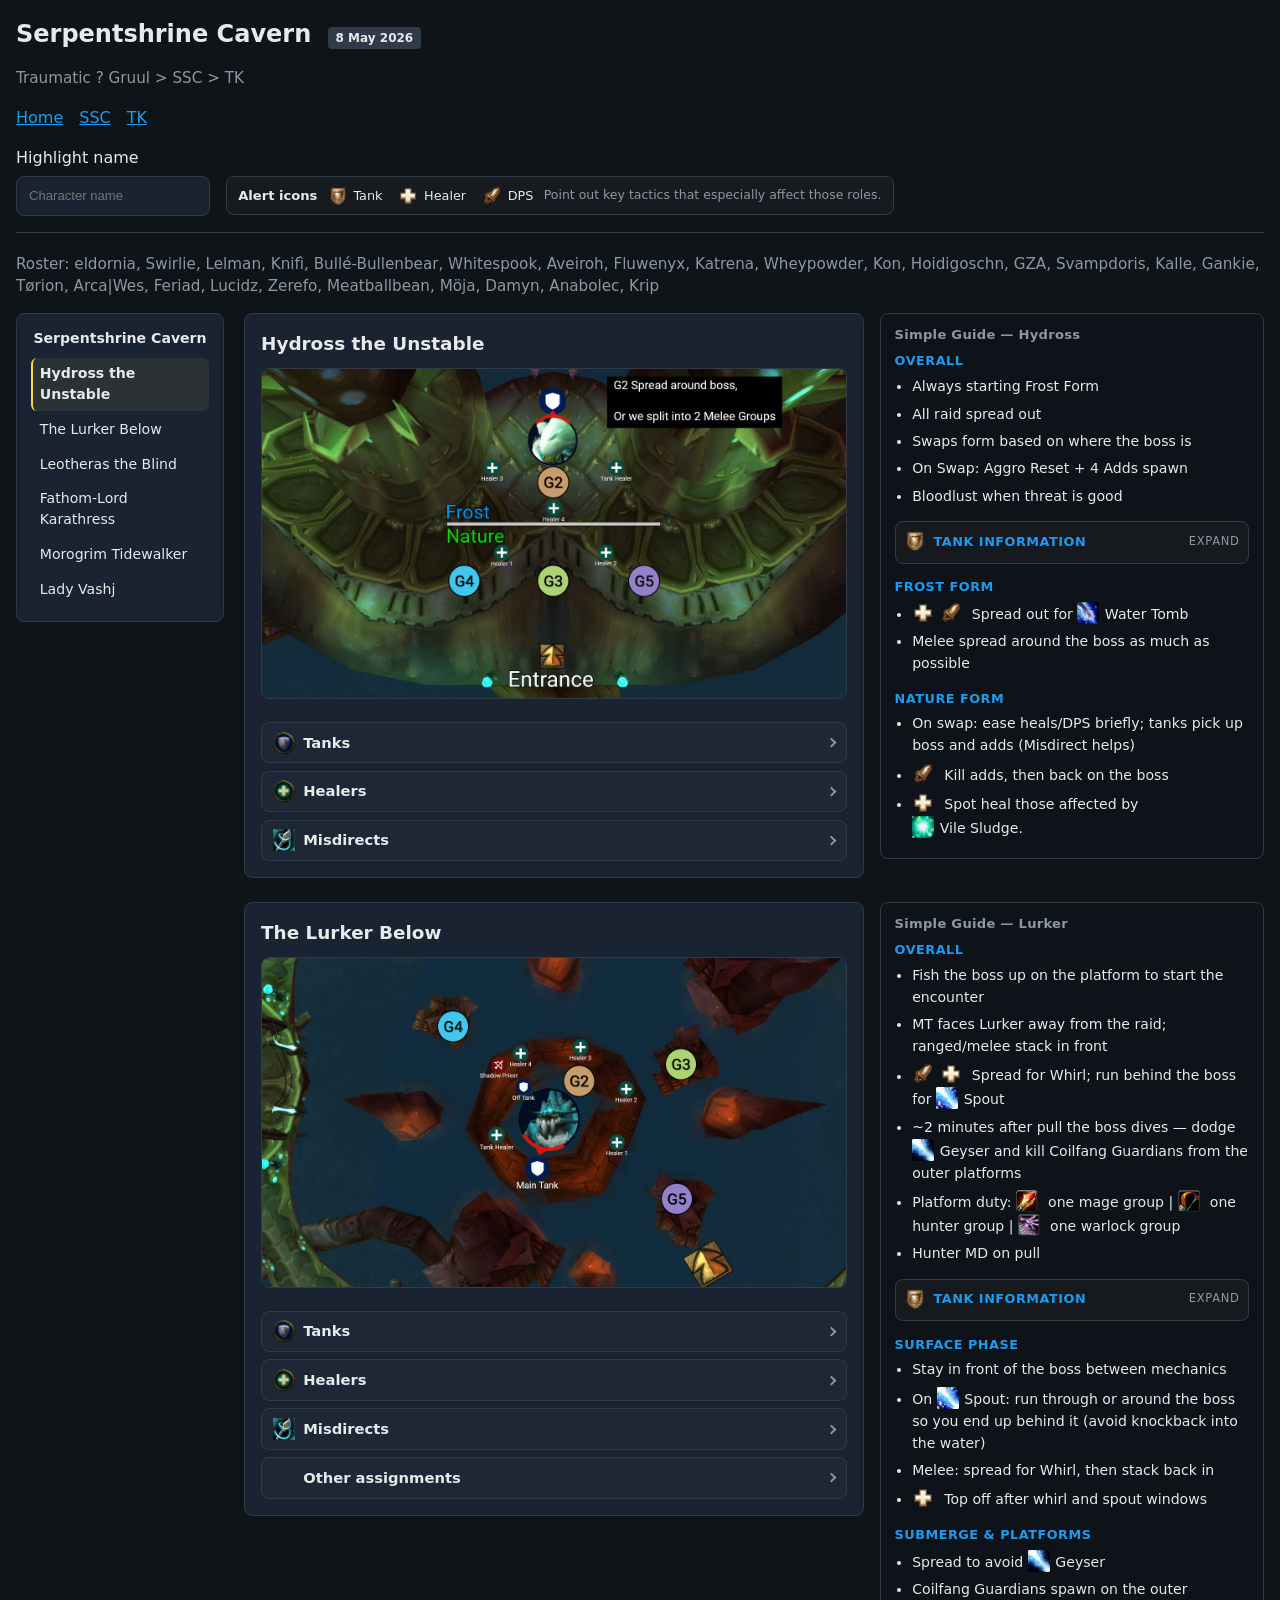
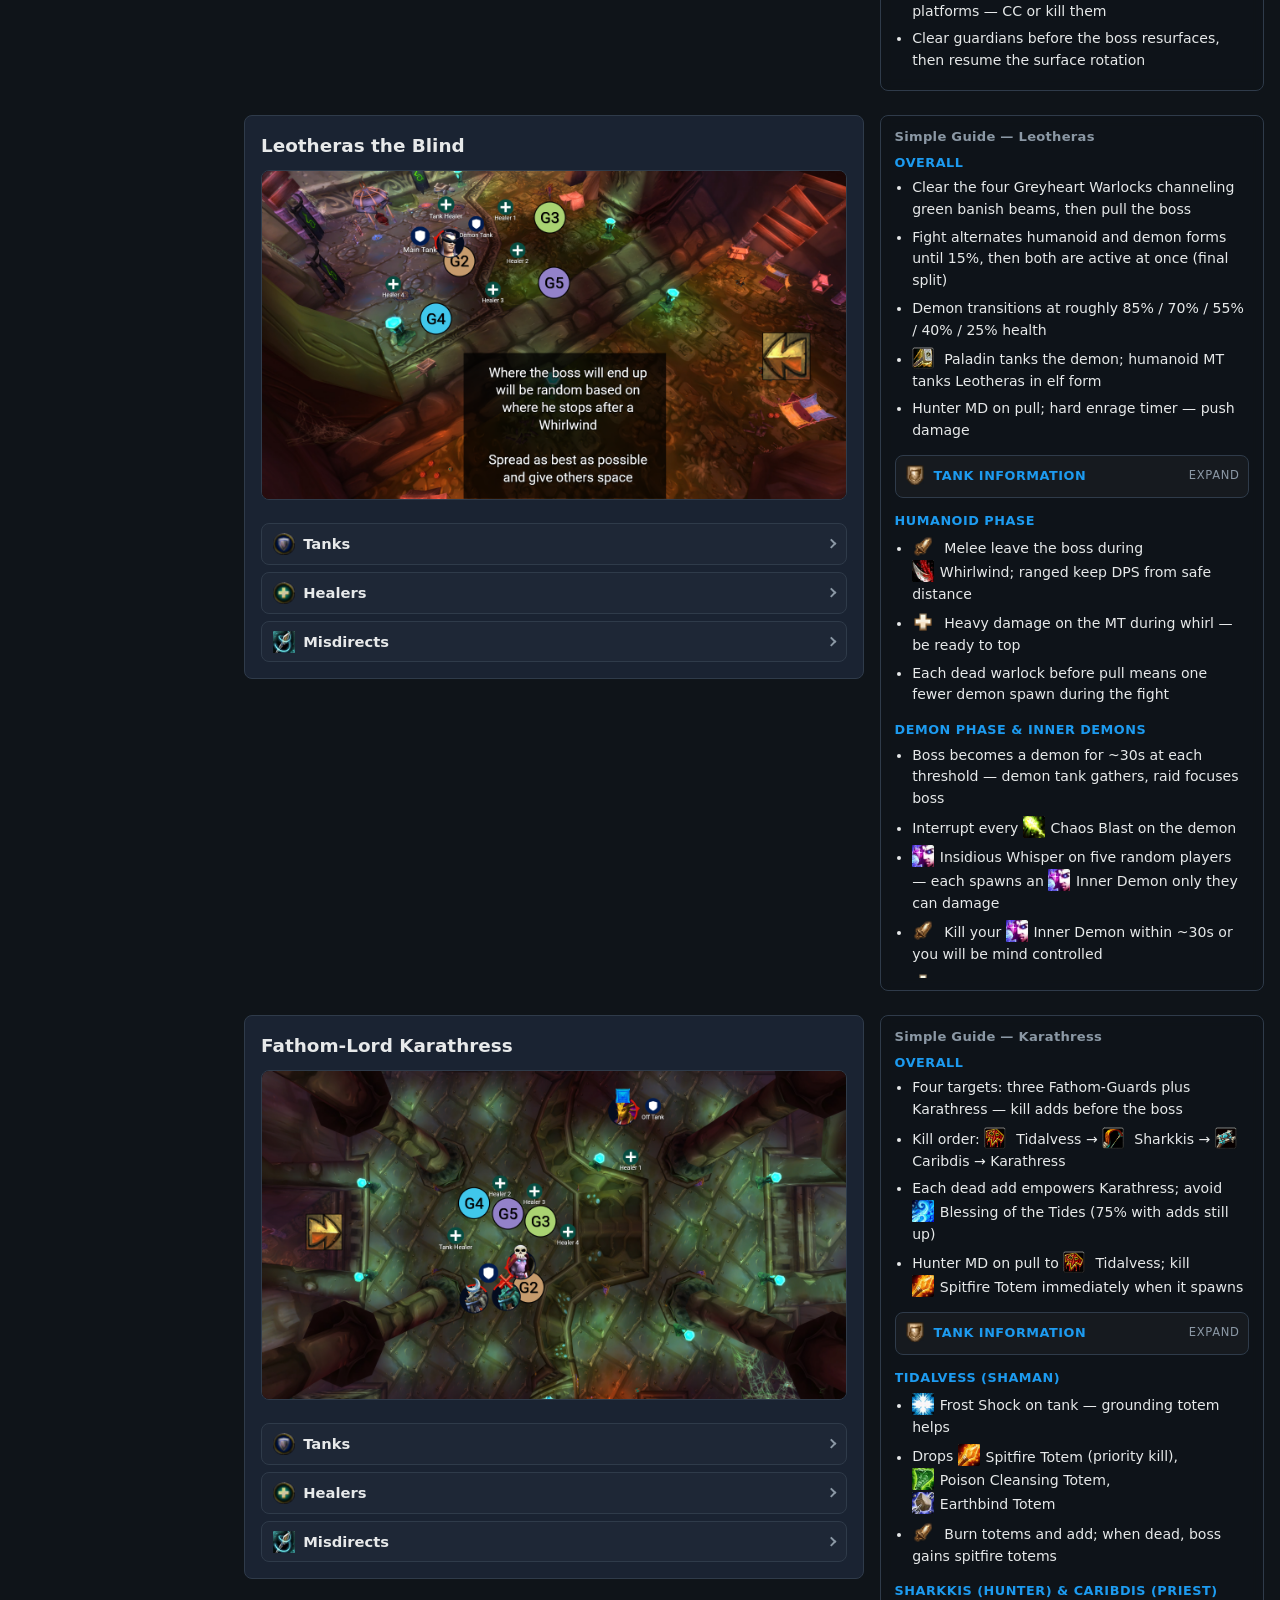
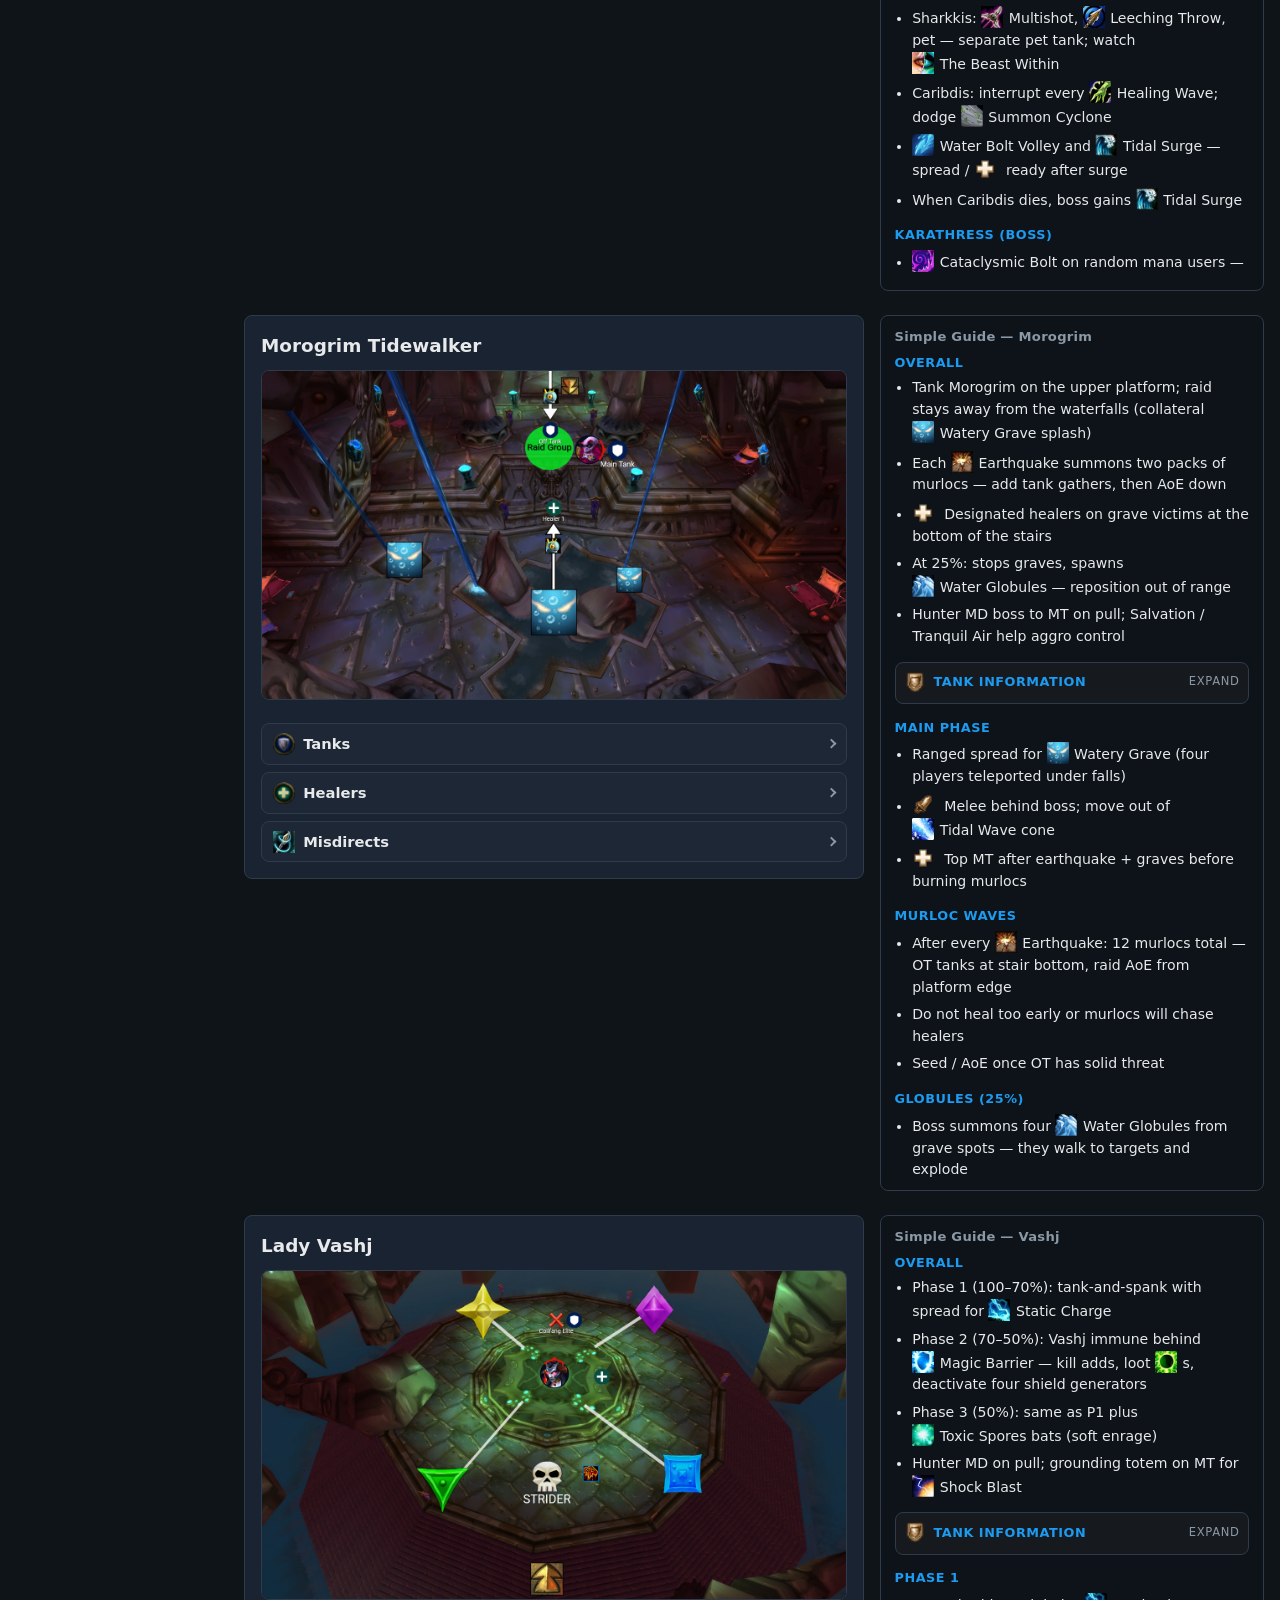
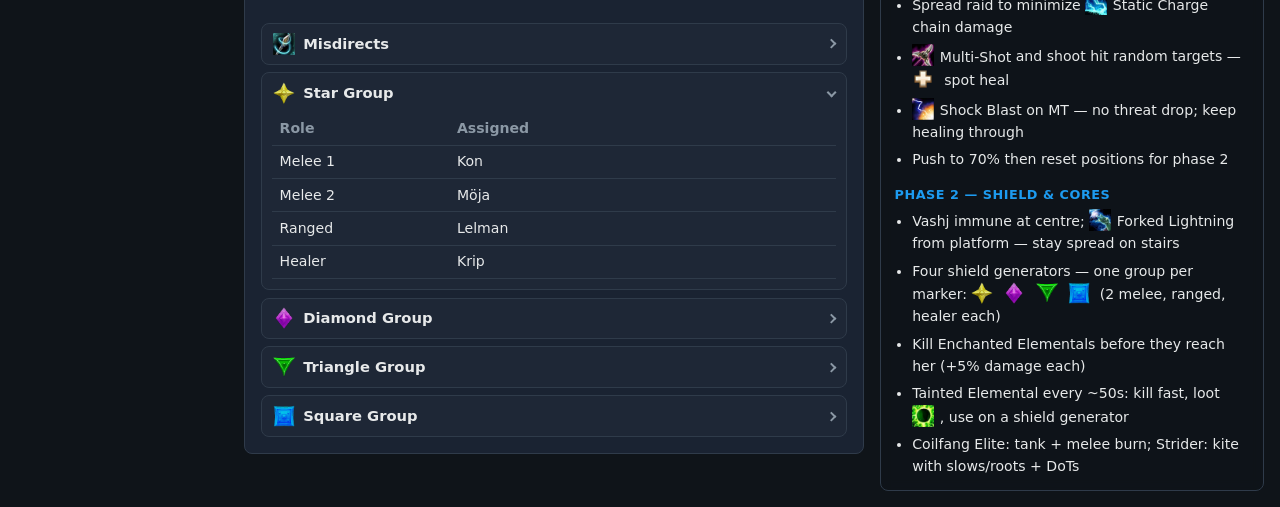
==== commit a43127e4: "publish raid snapshot 2026-05-17" ====
--- a/docs/ssc/index.html
+++ b/docs/ssc/index.html
@@ -3,13 +3,13 @@
 <head>
   <meta charset="utf-8"/>
   <meta name="viewport" content="width=device-width, initial-scale=1"/>
-  <title>Serpentshrine Cavern — Traumatic</title>
+  <title>Serpentshrine Cavern ? Traumatic</title>
   <link rel="stylesheet" href="../assets/style.css"/>
 </head>
 <body>
   <header>
     <h1>Serpentshrine Cavern <span class="badge">8 May 2026</span></h1>
-    <p class="sub">Traumatic — Gruul &gt; SSC &gt; TK</p>
+    <p class="sub">Traumatic ? Gruul &gt; SSC &gt; TK</p>
     <nav>
       <a href="../index.html">Home</a>
       <a href="../ssc/">SSC</a>
@@ -25,13 +25,13 @@
       </div>
     </div>
   </header>
-  <p class="sub">Roster: eldornia, Swirlie, Lelman, Knifì, Bullé-Bullenbear, Whitespook, Fluwenyx, Wheypowder, Kon, Hoidigoschn, GZA, Svampdoris, Kalle, Gankie, Tørion, Arca|Wes, Feriad, Zerefo, Meatballbean, Möja, Damyn, Anabolec, Aveiroh, Krip</p>
+  <p class="sub">Roster: eldornia, Swirlie, Lelman, Knifì, Bullé-Bullenbear, Whitespook, Aveiroh, Fluwenyx, Katrena, Wheypowder, Kon, Hoidigoschn, GZA, Svampdoris, Kalle, Gankie, Tørion, Arca|Wes, Feriad, Lucidz, Zerefo, Meatballbean, Möja, Damyn, Anabolec, Krip</p>
   <div class="raid-shell">
     <nav class="toc" aria-label="Serpentshrine Cavern">
       <div class="toc-title">Serpentshrine Cavern</div>
       <ol><li><a href="#hydross">Hydross the Unstable</a></li><li><a href="#lurker">The Lurker Below</a></li><li><a href="#leotheras">Leotheras the Blind</a></li><li><a href="#fathom">Fathom-Lord Karathress</a></li><li><a href="#tidewalker">Morogrim Tidewalker</a></li><li><a href="#vashj">Lady Vashj</a></li></ol>
     </nav>
-    <div class="boss-stack"><div class="boss-layout boss-anchor" id="hydross" tabindex="-1"><section class="boss boss-main" aria-labelledby="hydross-title"><h2 id="hydross-title">Hydross the Unstable</h2><div class="boss-img-wrap"><img class="boss-img" src="../assets/boss-images/ssc/hydross.png" alt="Hydross the Unstable map"/></div><div class="boss-assign"><details class="acc-item"><summary><span class="acc-ico"><img class="acc-role-img" src="../assets/wow-icons/Tank-Role.webp" alt="" width="22" height="22" loading="lazy"/></span><span class="acc-title">Tanks</span><span class="acc-chevron" aria-hidden="true"></span></summary><div class="acc-body"><table class="assign"><thead><tr><th>Role</th><th>Assigned</th></tr></thead><tbody><tr data-name="Bullé-Bullenbear"><td>Frost</td><td>Bullé-Bullenbear</td></tr><tr data-name="Tørion"><td>Nature</td><td>Tørion</td></tr></tbody></table></div></details><details class="acc-item"><summary><span class="acc-ico"><img class="acc-role-img" src="../assets/wow-icons/Healer-Role.webp" alt="" width="22" height="22" loading="lazy"/></span><span class="acc-title">Healers</span><span class="acc-chevron" aria-hidden="true"></span></summary><div class="acc-body"><table class="assign"><thead><tr><th>Role</th><th>Assigned</th></tr></thead><tbody><tr data-name="Knifì"><td>Tank healer</td><td>Knifì</td></tr><tr data-name="eldornia"><td>Melee Healers</td><td>eldornia</td></tr><tr data-name="Swirlie"><td>Raid heal 1</td><td>Swirlie</td></tr><tr data-name="Whitespook"><td>Raid heal 2</td><td>Whitespook</td></tr></tbody></table></div></details><details class="acc-item"><summary><span class="acc-ico"><img class="acc-role-img" src="../assets/wow-icons/hunter_misdirection.jpg" alt="" width="22" height="22" loading="lazy"/></span><span class="acc-title">Misdirects</span><span class="acc-chevron" aria-hidden="true"></span></summary><div class="acc-body"><table class="assign"><thead><tr><th>Role</th><th>Assigned</th></tr></thead><tbody><tr data-name="Aveiroh"><td>Pull</td><td>Aveiroh</td></tr><tr data-name="Anabolec"><td>Swap</td><td>Anabolec</td></tr></tbody></table></div></details></div></section><aside class="tactic-card tactic-rail" aria-label="Simple Guide — Hydross"><h3 class="tactic-h">Simple Guide — Hydross</h3><div class="tactic-body"><div class="tactic-section"><h4 class="tactic-sub">Overall</h4><ul class="tactic-list"><li>Always starting Frost Form</li><li>All raid spread out</li><li>Swaps form based on where the boss is</li><li>On Swap: Aggro Reset + 4 Adds spawn</li><li>Bloodlust when threat is good</li></ul></div><details class="tactic-section tactic-details"><summary class="tactic-details-sum"><span class="tactic-details-sum-main"><img class="tactic-details-ico" src="../assets/wow-icons/Tank-Alert.webp" alt="" width="22" height="22" loading="lazy"/><span class="tactic-sub">Tank Information</span></span><span class="tactic-details-hint" aria-hidden="true">Expand</span></summary><div class="tactic-details-body"><ul class="tactic-list"><li>This boss cannot crush — only need to be crit immune</li><li>Each form stacks a debuff on you (up to 5 times; escalating damage from that element): <br/><a class="tactic-wowhead" href="https://www.wowhead.com/tbc/spell=38217" target="_blank" rel="noopener noreferrer"><img class="tactic-inline-ico" src="../assets/wow-icons/Mark-of-Hydross.jpg" alt="" width="22" height="22" loading="lazy"/><span class="tactic-wowhead-lbl">Mark of Hydross</span></a><br/><a class="tactic-wowhead" href="https://www.wowhead.com/tbc/spell=38221" target="_blank" rel="noopener noreferrer"><img class="tactic-inline-ico" src="../assets/wow-icons/Mark-of-Corruption.jpg" alt="" width="22" height="22" loading="lazy"/><span class="tactic-wowhead-lbl">Mark of Corruption</span></a>.</li><li>Move the boss when damage is too high to force the swap</li></ul></div></details><div class="tactic-section"><h4 class="tactic-sub">Frost Form</h4><ul class="tactic-list"><li><img class="tactic-inline-ico" src="../assets/wow-icons/Healer-Alert.webp" alt="" width="22" height="22" loading="lazy"/><img class="tactic-inline-ico" src="../assets/wow-icons/DPS-Alert.webp" alt="" width="22" height="22" loading="lazy"/> Spread out for <a class="tactic-wowhead" href="https://www.wowhead.com/tbc/spell=38235" target="_blank" rel="noopener noreferrer"><img class="tactic-inline-ico" src="../assets/wow-icons/Water-Tomb.jpg" alt="" width="22" height="22" loading="lazy"/><span class="tactic-wowhead-lbl">Water Tomb</span></a></li><li>Melee spread around the boss as much as possible</li></ul></div><div class="tactic-section"><h4 class="tactic-sub">Nature Form</h4><ul class="tactic-list"><li>On swap: ease heals/DPS briefly; tanks pick up boss and adds (Misdirect helps)</li><li><img class="tactic-inline-ico" src="../assets/wow-icons/DPS-Alert.webp" alt="" width="22" height="22" loading="lazy"/> Kill adds, then back on the boss</li><li><img class="tactic-inline-ico" src="../assets/wow-icons/Healer-Alert.webp" alt="" width="22" height="22" loading="lazy"/> Spot heal those affected by <a class="tactic-wowhead" href="https://www.wowhead.com/tbc/spell=38246" target="_blank" rel="noopener noreferrer"><img class="tactic-inline-ico" src="../assets/wow-icons/Vile-Sludge.jpg" alt="" width="22" height="22" loading="lazy"/><span class="tactic-wowhead-lbl">Vile Sludge</span></a>.</li></ul></div></div></aside></div><div class="boss-layout boss-anchor" id="lurker" tabindex="-1"><section class="boss boss-main" aria-labelledby="lurker-title"><h2 id="lurker-title">The Lurker Below</h2><div class="boss-img-wrap"><img class="boss-img" src="../assets/boss-images/ssc/lurker.png" alt="The Lurker Below map"/></div><div class="boss-assign"><details class="acc-item"><summary><span class="acc-ico"><img class="acc-role-img" src="../assets/wow-icons/Tank-Role.webp" alt="" width="22" height="22" loading="lazy"/></span><span class="acc-title">Tanks</span><span class="acc-chevron" aria-hidden="true"></span></summary><div class="acc-body"><table class="assign"><thead><tr><th>Role</th><th>Assigned</th></tr></thead><tbody><tr data-name="Tørion"><td>Main tank — Lurker</td><td>Tørion</td></tr></tbody></table></div></details><details class="acc-item"><summary><span class="acc-ico"><img class="acc-role-img" src="../assets/wow-icons/Healer-Role.webp" alt="" width="22" height="22" loading="lazy"/></span><span class="acc-title">Healers</span><span class="acc-chevron" aria-hidden="true"></span></summary><div class="acc-body"><table class="assign"><thead><tr><th>Role</th><th>Assigned</th></tr></thead><tbody><tr data-name="eldornia"><td>Raid heal 1</td><td>eldornia</td></tr><tr data-name="Swirlie"><td>Raid heal 2</td><td>Swirlie</td></tr><tr data-name="Knifì"><td>Tank heal</td><td>Knifì</td></tr></tbody></table></div></details><details class="acc-item"><summary><span class="acc-ico"><img class="acc-role-img" src="../assets/wow-icons/hunter_misdirection.jpg" alt="" width="22" height="22" loading="lazy"/></span><span class="acc-title">Misdirects</span><span class="acc-chevron" aria-hidden="true"></span></summary><div class="acc-body"><table class="assign"><thead><tr><th>Role</th><th>Assigned</th></tr></thead><tbody><tr data-name="Anabolec"><td>Misdirect to MT (pull)</td><td>Anabolec</td></tr></tbody></table></div></details><details class="acc-item"><summary><span class="acc-ico acc-ico--empty" aria-hidden="true"></span><span class="acc-title">Other assignments</span><span class="acc-chevron" aria-hidden="true"></span></summary><div class="acc-body"><table class="assign"><thead><tr><th>Role</th><th>Assigned</th></tr></thead><tbody><tr data-name="Svampdoris"><td>Platform — Mage group</td><td>Svampdoris</td></tr><tr data-name="Whitespook"><td>Platform — Hunter group</td><td>Whitespook</td></tr><tr data-name="Krip"><td>Platform — Warlock group</td><td>Krip</td></tr></tbody></table></div></details></div></section><aside class="tactic-card tactic-rail" aria-label="Simple Guide — Lurker"><h3 class="tactic-h">Simple Guide — Lurker</h3><div class="tactic-body"><div class="tactic-section"><h4 class="tactic-sub">Overall</h4><ul class="tactic-list"><li>Fish the boss up on the platform to start the encounter</li><li>MT faces Lurker away from the raid; ranged/melee stack in front</li><li><img class="tactic-inline-ico" src="../assets/wow-icons/DPS-Alert.webp" alt="" width="22" height="22" loading="lazy"/><img class="tactic-inline-ico" src="../assets/wow-icons/Healer-Alert.webp" alt="" width="22" height="22" loading="lazy"/> Spread for Whirl; run behind the boss for <a class="tactic-wowhead" href="https://www.wowhead.com/tbc/spell=37433" target="_blank" rel="noopener noreferrer"><img class="tactic-inline-ico" src="../assets/wow-icons/Spout.jpg" alt="" width="22" height="22" loading="lazy"/><span class="tactic-wowhead-lbl">Spout</span></a></li><li>At 75% / 50% / 25%: submerge — dodge <a class="tactic-wowhead" href="https://www.wowhead.com/tbc/spell=37478" target="_blank" rel="noopener noreferrer"><img class="tactic-inline-ico" src="../assets/wow-icons/Geyser.jpg" alt="" width="22" height="22" loading="lazy"/><span class="tactic-wowhead-lbl">Geyser</span></a> and kill Coilfang Guardians from the outer platforms</li><li>Platform duty: <img class="tactic-inline-ico" src="../assets/wow-icons/mage.png" alt="" width="22" height="22" loading="lazy"/> one mage group | <img class="tactic-inline-ico" src="../assets/wow-icons/hunter.png" alt="" width="22" height="22" loading="lazy"/> one hunter group | <img class="tactic-inline-ico" src="../assets/wow-icons/warlock.png" alt="" width="22" height="22" loading="lazy"/> one warlock group</li><li>Hunter MD on pull</li></ul></div><details class="tactic-section tactic-details"><summary class="tactic-details-sum"><span class="tactic-details-sum-main"><img class="tactic-details-ico" src="../assets/wow-icons/Tank-Alert.webp" alt="" width="22" height="22" loading="lazy"/><span class="tactic-sub">Tank Information</span></span><span class="tactic-details-hint" aria-hidden="true">Expand</span></summary><div class="tactic-details-body"><ul class="tactic-list"><li>Keep the boss anchored; do not spin during <a class="tactic-wowhead" href="https://www.wowhead.com/tbc/spell=37433" target="_blank" rel="noopener noreferrer"><img class="tactic-inline-ico" src="../assets/wow-icons/Spout.jpg" alt="" width="22" height="22" loading="lazy"/><span class="tactic-wowhead-lbl">Spout</span></a></li><li>Soak <a class="tactic-wowhead" href="https://www.wowhead.com/tbc/spell=37138" target="_blank" rel="noopener noreferrer"><img class="tactic-inline-ico" src="../assets/wow-icons/Water%20Bolt.jpg" alt="" width="22" height="22" loading="lazy"/><span class="tactic-wowhead-lbl">Water Bolt</span></a>; move out when Whirl starts</li><li>Pick up any guardians that reach the main raid</li></ul></div></details><div class="tactic-section"><h4 class="tactic-sub">Surface phase</h4><ul class="tactic-list"><li>Stay in front of the boss between mechanics</li><li>On <a class="tactic-wowhead" href="https://www.wowhead.com/tbc/spell=37433" target="_blank" rel="noopener noreferrer"><img class="tactic-inline-ico" src="../assets/wow-icons/Spout.jpg" alt="" width="22" height="22" loading="lazy"/><span class="tactic-wowhead-lbl">Spout</span></a>: run through or around the boss so you end up behind it (avoid knockback into the water)</li><li>Melee: spread for Whirl, then stack back in</li><li><img class="tactic-inline-ico" src="../assets/wow-icons/Healer-Alert.webp" alt="" width="22" height="22" loading="lazy"/> Top off after whirl and spout windows</li></ul></div><div class="tactic-section"><h4 class="tactic-sub">Submerge &amp; platforms</h4><ul class="tactic-list"><li>Boss dives at 75% / 50% / 25%; spread and move out of <a class="tactic-wowhead" href="https://www.wowhead.com/tbc/spell=37478" target="_blank" rel="noopener noreferrer"><img class="tactic-inline-ico" src="../assets/wow-icons/Geyser.jpg" alt="" width="22" height="22" loading="lazy"/><span class="tactic-wowhead-lbl">Geyser</span></a></li><li>Coilfang Guardians spawn on the outer platforms — kill adds on your assigned platform</li><li><img class="tactic-inline-ico" src="../assets/wow-icons/mage.png" alt="" width="22" height="22" loading="lazy"/> Mage group — assigned platform(s)</li><li><img class="tactic-inline-ico" src="../assets/wow-icons/hunter.png" alt="" width="22" height="22" loading="lazy"/> Hunter group — assigned platform(s)</li><li><img class="tactic-inline-ico" src="../assets/wow-icons/warlock.png" alt="" width="22" height="22" loading="lazy"/> Warlock group — assigned platform(s)</li><li>Clear guardians before the boss resurfaces, then resume the surface rotation</li></ul></div></div></aside></div><div class="boss-layout boss-anchor" id="leotheras" tabindex="-1"><section class="boss boss-main" aria-labelledby="leotheras-title"><h2 id="leotheras-title">Leotheras the Blind</h2><div class="boss-img-wrap"><img class="boss-img" src="../assets/boss-images/ssc/leotheras.png" alt="Leotheras the Blind map"/></div><div class="boss-assign"><details class="acc-item"><summary><span class="acc-ico"><img class="acc-role-img" src="../assets/wow-icons/Tank-Role.webp" alt="" width="22" height="22" loading="lazy"/></span><span class="acc-title">Tanks</span><span class="acc-chevron" aria-hidden="true"></span></summary><div class="acc-body"><table class="assign"><thead><tr><th>Role</th><th>Assigned</th></tr></thead><tbody><tr data-name="Bullé-Bullenbear"><td>Humanoid tank</td><td>Bullé-Bullenbear</td></tr><tr data-name="Tørion"><td>Demon tank — paladin</td><td>Tørion</td></tr></tbody></table></div></details><details class="acc-item"><summary><span class="acc-ico"><img class="acc-role-img" src="../assets/wow-icons/Healer-Role.webp" alt="" width="22" height="22" loading="lazy"/></span><span class="acc-title">Healers</span><span class="acc-chevron" aria-hidden="true"></span></summary><div class="acc-body"><table class="assign"><thead><tr><th>Role</th><th>Assigned</th></tr></thead><tbody><tr data-name="eldornia"><td>Raid heal 1</td><td>eldornia</td></tr><tr data-name="Swirlie"><td>Raid heal 2</td><td>Swirlie</td></tr><tr data-name="Knifì"><td>Tank heal — humanoid</td><td>Knifì</td></tr><tr data-name="Whitespook"><td>Tank heal — demon</td><td>Whitespook</td></tr></tbody></table></div></details><details class="acc-item"><summary><span class="acc-ico"><img class="acc-role-img" src="../assets/wow-icons/hunter_misdirection.jpg" alt="" width="22" height="22" loading="lazy"/></span><span class="acc-title">Misdirects</span><span class="acc-chevron" aria-hidden="true"></span></summary><div class="acc-body"><table class="assign"><thead><tr><th>Role</th><th>Assigned</th></tr></thead><tbody><tr data-name="Anabolec"><td>Misdirect</td><td>Anabolec</td></tr></tbody></table></div></details></div></section><aside class="tactic-card tactic-rail" aria-label="Simple Guide — Leotheras"><h3 class="tactic-h">Simple Guide — Leotheras</h3><div class="tactic-body"><div class="tactic-section"><h4 class="tactic-sub">Overall</h4><ul class="tactic-list"><li>Clear the four Greyheart Warlocks channeling green banish beams, then pull the boss</li><li>Fight alternates humanoid and demon forms until 15%, then both are active at once (final split)</li><li>Demon transitions at roughly 85% / 70% / 55% / 40% / 25% health</li><li><img class="tactic-inline-ico" src="../assets/wow-icons/paladin.png" alt="" width="22" height="22" loading="lazy"/> Paladin tanks the demon; humanoid MT tanks Leotheras in elf form</li><li>Hunter MD on pull; hard enrage timer — push damage</li></ul></div><details class="tactic-section tactic-details"><summary class="tactic-details-sum"><span class="tactic-details-sum-main"><img class="tactic-details-ico" src="../assets/wow-icons/Tank-Alert.webp" alt="" width="22" height="22" loading="lazy"/><span class="tactic-sub">Tank Information</span></span><span class="tactic-details-hint" aria-hidden="true">Expand</span></summary><div class="tactic-details-body"><ul class="tactic-list"><li>Humanoid MT: hold Leotheras during elf phase; move out when <a class="tactic-wowhead" href="https://www.wowhead.com/tbc/spell=37640" target="_blank" rel="noopener noreferrer"><img class="tactic-inline-ico" src="../assets/wow-icons/Whirlwind.jpg" alt="" width="22" height="22" loading="lazy"/><span class="tactic-wowhead-lbl">Whirlwind</span></a> starts (melee swap in)</li><li><img class="tactic-inline-ico" src="../assets/wow-icons/paladin.png" alt="" width="22" height="22" loading="lazy"/> Demon tank: pick up the demon form; keep <a class="tactic-wowhead" href="https://www.wowhead.com/tbc/spell=37674" target="_blank" rel="noopener noreferrer"><img class="tactic-inline-ico" src="../assets/wow-icons/Chaos-Blast.jpg" alt="" width="22" height="22" loading="lazy"/><span class="tactic-wowhead-lbl">Chaos Blast</span></a> interrupted (rogue kick / shaman earth shock)</li><li>Demon MT: righteous fury + consecrate threat; stay in range of your healer</li><li>Threat resets when the boss swaps forms; coordinate taunts</li></ul></div></details><div class="tactic-section"><h4 class="tactic-sub">Humanoid phase</h4><ul class="tactic-list"><li><img class="tactic-inline-ico" src="../assets/wow-icons/DPS-Alert.webp" alt="" width="22" height="22" loading="lazy"/> Melee leave the boss during <a class="tactic-wowhead" href="https://www.wowhead.com/tbc/spell=37640" target="_blank" rel="noopener noreferrer"><img class="tactic-inline-ico" src="../assets/wow-icons/Whirlwind.jpg" alt="" width="22" height="22" loading="lazy"/><span class="tactic-wowhead-lbl">Whirlwind</span></a>; ranged keep DPS from safe distance</li><li><img class="tactic-inline-ico" src="../assets/wow-icons/Healer-Alert.webp" alt="" width="22" height="22" loading="lazy"/> Heavy damage on the MT during whirl — be ready to top</li><li>Each dead warlock before pull means one fewer demon spawn during the fight</li></ul></div><div class="tactic-section"><h4 class="tactic-sub">Demon phase &amp; inner demons</h4><ul class="tactic-list"><li>Boss becomes a demon for ~30s at each threshold — demon tank gathers, raid focuses boss</li><li>Interrupt every <a class="tactic-wowhead" href="https://www.wowhead.com/tbc/spell=37674" target="_blank" rel="noopener noreferrer"><img class="tactic-inline-ico" src="../assets/wow-icons/Chaos-Blast.jpg" alt="" width="22" height="22" loading="lazy"/><span class="tactic-wowhead-lbl">Chaos Blast</span></a> on the demon</li><li><a class="tactic-wowhead" href="https://www.wowhead.com/tbc/spell=37676" target="_blank" rel="noopener noreferrer"><img class="tactic-inline-ico" src="../assets/wow-icons/Insidious-Whispers.jpg" alt="" width="22" height="22" loading="lazy"/><span class="tactic-wowhead-lbl">Insidious Whisper</span></a> on five random players — each spawns an <a class="tactic-wowhead" href="https://www.wowhead.com/tbc/spell=37701" target="_blank" rel="noopener noreferrer"><img class="tactic-inline-ico" src="../assets/wow-icons/Insidious-Whispers.jpg" alt="" width="22" height="22" loading="lazy"/><span class="tactic-wowhead-lbl">Inner Demon</span></a> only they can damage</li><li><img class="tactic-inline-ico" src="../assets/wow-icons/DPS-Alert.webp" alt="" width="22" height="22" loading="lazy"/> Kill your <a class="tactic-wowhead" href="https://www.wowhead.com/tbc/spell=37701" target="_blank" rel="noopener noreferrer"><img class="tactic-inline-ico" src="../assets/wow-icons/Insidious-Whispers.jpg" alt="" width="22" height="22" loading="lazy"/><span class="tactic-wowhead-lbl">Inner Demon</span></a> within ~30s or you will be mind controlled</li><li><img class="tactic-inline-ico" src="../assets/wow-icons/Healer-Alert.webp" alt="" width="22" height="22" loading="lazy"/> Spot-heal players burning down their demon</li></ul></div><div class="tactic-section"><h4 class="tactic-sub">Final split (15%)</h4><ul class="tactic-list"><li>Humanoid and demon are both active — do not let either leak</li><li>Same rules: whirl on humanoid, interrupt chaos blast on demon, kill inner demons immediately</li><li>Bloodlust / burn once adds and demons are controlled</li></ul></div></div></aside></div><div class="boss-layout boss-anchor" id="fathom" tabindex="-1"><section class="boss boss-main" aria-labelledby="fathom-title"><h2 id="fathom-title">Fathom-Lord Karathress</h2><div class="boss-img-wrap"><img class="boss-img" src="../assets/boss-images/ssc/fathom.png" alt="Fathom-Lord Karathress map"/></div><div class="boss-assign"><details class="acc-item"><summary><span class="acc-ico"><img class="acc-role-img" src="../assets/wow-icons/Tank-Role.webp" alt="" width="22" height="22" loading="lazy"/></span><span class="acc-title">Tanks</span><span class="acc-chevron" aria-hidden="true"></span></summary><div class="acc-body"><table class="assign"><thead><tr><th>Role</th><th>Assigned</th></tr></thead><tbody><tr data-name="Bullé-Bullenbear"><td>Tank — Karathress</td><td>Bullé-Bullenbear</td></tr><tr data-name="Fluwenyx"><td>Tank — Sharkiss</td><td>Fluwenyx</td></tr><tr data-name="Kon"><td>Tank — Tidalvess / Caribdis</td><td>Kon</td></tr></tbody></table></div></details><details class="acc-item"><summary><span class="acc-ico"><img class="acc-role-img" src="../assets/wow-icons/Healer-Role.webp" alt="" width="22" height="22" loading="lazy"/></span><span class="acc-title">Healers</span><span class="acc-chevron" aria-hidden="true"></span></summary><div class="acc-body"><table class="assign"><thead><tr><th>Role</th><th>Assigned</th></tr></thead><tbody><tr data-name="eldornia"><td>Raid heal 1</td><td>eldornia</td></tr><tr data-name="Swirlie"><td>Raid heal 2</td><td>Swirlie</td></tr><tr data-name="Knifì"><td>Tank heal team</td><td>Knifì</td></tr></tbody></table></div></details><details class="acc-item"><summary><span class="acc-ico"><img class="acc-role-img" src="../assets/wow-icons/hunter_misdirection.jpg" alt="" width="22" height="22" loading="lazy"/></span><span class="acc-title">Misdirects</span><span class="acc-chevron" aria-hidden="true"></span></summary><div class="acc-body"><table class="assign"><thead><tr><th>Role</th><th>Assigned</th></tr></thead><tbody><tr data-name="Anabolec"><td>Misdirect (opening)</td><td>Anabolec</td></tr></tbody></table></div></details></div></section><aside class="tactic-card tactic-rail" aria-label="Simple Guide — Karathress"><h3 class="tactic-h">Simple Guide — Karathress</h3><div class="tactic-body"><div class="tactic-section"><h4 class="tactic-sub">Overall</h4><ul class="tactic-list"><li>Four targets: three Fathom-Guards plus Karathress — kill adds before the boss</li><li>Kill order: <img class="tactic-inline-ico" src="../assets/wow-icons/shaman.png" alt="" width="22" height="22" loading="lazy"/> Tidalvess → <img class="tactic-inline-ico" src="../assets/wow-icons/hunter.png" alt="" width="22" height="22" loading="lazy"/> Sharkkis → <img class="tactic-inline-ico" src="../assets/wow-icons/priest.png" alt="" width="22" height="22" loading="lazy"/> Caribdis → Karathress</li><li>Each dead add empowers Karathress; avoid <a class="tactic-wowhead" href="https://www.wowhead.com/tbc/spell=38449" target="_blank" rel="noopener noreferrer"><img class="tactic-inline-ico" src="../assets/wow-icons/Blessing-of-the-Tides.jpg" alt="" width="22" height="22" loading="lazy"/><span class="tactic-wowhead-lbl">Blessing of the Tides</span></a> (75% with adds still up)</li><li>Hunter MD on pull to <img class="tactic-inline-ico" src="../assets/wow-icons/shaman.png" alt="" width="22" height="22" loading="lazy"/> Tidalvess; kill <a class="tactic-wowhead" href="https://www.wowhead.com/tbc/spell=38236" target="_blank" rel="noopener noreferrer"><img class="tactic-inline-ico" src="../assets/wow-icons/Spitfire-Totem.jpg" alt="" width="22" height="22" loading="lazy"/><span class="tactic-wowhead-lbl">Spitfire Totem</span></a> immediately when it spawns</li></ul></div><details class="tactic-section tactic-details"><summary class="tactic-details-sum"><span class="tactic-details-sum-main"><img class="tactic-details-ico" src="../assets/wow-icons/Tank-Alert.webp" alt="" width="22" height="22" loading="lazy"/><span class="tactic-sub">Tank Information</span></span><span class="tactic-details-hint" aria-hidden="true">Expand</span></summary><div class="tactic-details-body"><ul class="tactic-list"><li>MT holds Karathress after adds; heavy <a class="tactic-wowhead" href="https://www.wowhead.com/tbc/spell=38441" target="_blank" rel="noopener noreferrer"><img class="tactic-inline-ico" src="../assets/wow-icons/Cataclysmic-Bolt.jpg" alt="" width="22" height="22" loading="lazy"/><span class="tactic-wowhead-lbl">Cataclysmic Bolt</span></a> on mana users — paladin MTs are risky</li><li>Spread boss / shaman / priest ~45 yards where possible (volley and bolt range)</li><li>Off-tanks: Sharkkis + pet, Tidalvess first, Caribdis in a corner group</li><li><img class="tactic-inline-ico" src="../assets/wow-icons/Tank-Alert.webp" alt="" width="22" height="22" loading="lazy"/> Run out of melee for <a class="tactic-wowhead" href="https://www.wowhead.com/tbc/spell=38445" target="_blank" rel="noopener noreferrer"><img class="tactic-inline-ico" src="../assets/wow-icons/Sear-Nova.jpg" alt="" width="22" height="22" loading="lazy"/><span class="tactic-wowhead-lbl">Sear Nova</span></a></li></ul></div></details><div class="tactic-section"><h4 class="tactic-sub">Tidalvess (Shaman)</h4><ul class="tactic-list"><li><a class="tactic-wowhead" href="https://www.wowhead.com/tbc/spell=38234" target="_blank" rel="noopener noreferrer"><img class="tactic-inline-ico" src="../assets/wow-icons/Frost-Shock.jpg" alt="" width="22" height="22" loading="lazy"/><span class="tactic-wowhead-lbl">Frost Shock</span></a> on tank — grounding totem helps</li><li>Drops <a class="tactic-wowhead" href="https://www.wowhead.com/tbc/spell=38236" target="_blank" rel="noopener noreferrer"><img class="tactic-inline-ico" src="../assets/wow-icons/Spitfire-Totem.jpg" alt="" width="22" height="22" loading="lazy"/><span class="tactic-wowhead-lbl">Spitfire Totem</span></a> (priority kill), <a class="tactic-wowhead" href="https://www.wowhead.com/tbc/spell=38306" target="_blank" rel="noopener noreferrer"><img class="tactic-inline-ico" src="../assets/wow-icons/Poison-Cleansing-Totem.jpg" alt="" width="22" height="22" loading="lazy"/><span class="tactic-wowhead-lbl">Poison Cleansing Totem</span></a>, <a class="tactic-wowhead" href="https://www.wowhead.com/tbc/spell=38304" target="_blank" rel="noopener noreferrer"><img class="tactic-inline-ico" src="../assets/wow-icons/Earthbind-Totem.jpg" alt="" width="22" height="22" loading="lazy"/><span class="tactic-wowhead-lbl">Earthbind Totem</span></a></li><li><img class="tactic-inline-ico" src="../assets/wow-icons/DPS-Alert.webp" alt="" width="22" height="22" loading="lazy"/> Burn totems and add; when dead, boss gains spitfire totems</li></ul></div><div class="tactic-section"><h4 class="tactic-sub">Sharkkis (Hunter) &amp; Caribdis (Priest)</h4><ul class="tactic-list"><li>Sharkkis: <a class="tactic-wowhead" href="https://www.wowhead.com/tbc/spell=38366" target="_blank" rel="noopener noreferrer"><img class="tactic-inline-ico" src="../assets/wow-icons/Multishot.jpg" alt="" width="22" height="22" loading="lazy"/><span class="tactic-wowhead-lbl">Multishot</span></a>, <a class="tactic-wowhead" href="https://www.wowhead.com/tbc/spell=29436" target="_blank" rel="noopener noreferrer"><img class="tactic-inline-ico" src="../assets/wow-icons/Leeching-Throw.jpg" alt="" width="22" height="22" loading="lazy"/><span class="tactic-wowhead-lbl">Leeching Throw</span></a>, pet — separate pet tank; watch <a class="tactic-wowhead" href="https://www.wowhead.com/tbc/spell=38373" target="_blank" rel="noopener noreferrer"><img class="tactic-inline-ico" src="../assets/wow-icons/The-Beast-Within.jpg" alt="" width="22" height="22" loading="lazy"/><span class="tactic-wowhead-lbl">The Beast Within</span></a></li><li>Caribdis: interrupt every <a class="tactic-wowhead" href="https://www.wowhead.com/tbc/spell=38330" target="_blank" rel="noopener noreferrer"><img class="tactic-inline-ico" src="../assets/wow-icons/Healing-Wave.jpg" alt="" width="22" height="22" loading="lazy"/><span class="tactic-wowhead-lbl">Healing Wave</span></a>; dodge <a class="tactic-wowhead" href="https://www.wowhead.com/tbc/spell=38337" target="_blank" rel="noopener noreferrer"><img class="tactic-inline-ico" src="../assets/wow-icons/Summon-Cyclone.jpg" alt="" width="22" height="22" loading="lazy"/><span class="tactic-wowhead-lbl">Summon Cyclone</span></a></li><li><a class="tactic-wowhead" href="https://www.wowhead.com/tbc/spell=38335" target="_blank" rel="noopener noreferrer"><img class="tactic-inline-ico" src="../assets/wow-icons/Water-Bolt-Volley.jpg" alt="" width="22" height="22" loading="lazy"/><span class="tactic-wowhead-lbl">Water Bolt Volley</span></a> and <a class="tactic-wowhead" href="https://www.wowhead.com/tbc/spell=38358" target="_blank" rel="noopener noreferrer"><img class="tactic-inline-ico" src="../assets/wow-icons/Tidal-Surge.jpg" alt="" width="22" height="22" loading="lazy"/><span class="tactic-wowhead-lbl">Tidal Surge</span></a> — spread / <img class="tactic-inline-ico" src="../assets/wow-icons/Healer-Alert.webp" alt="" width="22" height="22" loading="lazy"/> ready after surge</li><li>When Caribdis dies, boss gains <a class="tactic-wowhead" href="https://www.wowhead.com/tbc/spell=38358" target="_blank" rel="noopener noreferrer"><img class="tactic-inline-ico" src="../assets/wow-icons/Tidal-Surge.jpg" alt="" width="22" height="22" loading="lazy"/><span class="tactic-wowhead-lbl">Tidal Surge</span></a></li></ul></div><div class="tactic-section"><h4 class="tactic-sub">Karathress (boss)</h4><ul class="tactic-list"><li><a class="tactic-wowhead" href="https://www.wowhead.com/tbc/spell=38441" target="_blank" rel="noopener noreferrer"><img class="tactic-inline-ico" src="../assets/wow-icons/Cataclysmic-Bolt.jpg" alt="" width="22" height="22" loading="lazy"/><span class="tactic-wowhead-lbl">Cataclysmic Bolt</span></a> on random mana users — huge hit, stay topped</li><li><a class="tactic-wowhead" href="https://www.wowhead.com/tbc/spell=38445" target="_blank" rel="noopener noreferrer"><img class="tactic-inline-ico" src="../assets/wow-icons/Sear-Nova.jpg" alt="" width="22" height="22" loading="lazy"/><span class="tactic-wowhead-lbl">Sear Nova</span></a> melee-range fire — tanks and melee move out</li><li>After Sharkkis dies, boss has <a class="tactic-wowhead" href="https://www.wowhead.com/tbc/spell=38373" target="_blank" rel="noopener noreferrer"><img class="tactic-inline-ico" src="../assets/wow-icons/The-Beast-Within.jpg" alt="" width="22" height="22" loading="lazy"/><span class="tactic-wowhead-lbl">The Beast Within</span></a> (hard-hitting melee)</li><li>Burn boss once all adds are dead; ignore late spitfire totems if healing through</li></ul></div></div></aside></div><div class="boss-layout boss-anchor" id="tidewalker" tabindex="-1"><section class="boss boss-main" aria-labelledby="tidewalker-title"><h2 id="tidewalker-title">Morogrim Tidewalker</h2><div class="boss-img-wrap"><img class="boss-img" src="../assets/boss-images/ssc/tidewalker.png" alt="Morogrim Tidewalker map"/></div><div class="boss-assign"><details class="acc-item"><summary><span class="acc-ico"><img class="acc-role-img" src="../assets/wow-icons/Tank-Role.webp" alt="" width="22" height="22" loading="lazy"/></span><span class="acc-title">Tanks</span><span class="acc-chevron" aria-hidden="true"></span></summary><div class="acc-body"><table class="assign"><thead><tr><th>Role</th><th>Assigned</th></tr></thead><tbody><tr data-name="Bullé-Bullenbear"><td>Main tank — boss</td><td>Bullé-Bullenbear</td></tr><tr data-name="Kon"><td>Murloc / add tank</td><td>Kon</td></tr></tbody></table></div></details><details class="acc-item"><summary><span class="acc-ico"><img class="acc-role-img" src="../assets/wow-icons/Healer-Role.webp" alt="" width="22" height="22" loading="lazy"/></span><span class="acc-title">Healers</span><span class="acc-chevron" aria-hidden="true"></span></summary><div class="acc-body"><table class="assign"><thead><tr><th>Role</th><th>Assigned</th></tr></thead><tbody><tr data-name="eldornia"><td>Raid heal 1</td><td>eldornia</td></tr><tr data-name="Swirlie"><td>Raid heal 2</td><td>Swirlie</td></tr><tr data-name="Knifì"><td>Tank heal — MT</td><td>Knifì</td></tr><tr data-name="Whitespook"><td>Tank heal — OT</td><td>Whitespook</td></tr></tbody></table></div></details><details class="acc-item"><summary><span class="acc-ico"><img class="acc-role-img" src="../assets/wow-icons/hunter_misdirection.jpg" alt="" width="22" height="22" loading="lazy"/></span><span class="acc-title">Misdirects</span><span class="acc-chevron" aria-hidden="true"></span></summary><div class="acc-body"><table class="assign"><thead><tr><th>Role</th><th>Assigned</th></tr></thead><tbody><tr data-name="Anabolec"><td>Misdirect to MT</td><td>Anabolec</td></tr></tbody></table></div></details></div></section><aside class="tactic-card tactic-rail" aria-label="Simple Guide — Morogrim"><h3 class="tactic-h">Simple Guide — Morogrim</h3><div class="tactic-body"><div class="tactic-section"><h4 class="tactic-sub">Overall</h4><ul class="tactic-list"><li>Tank Morogrim on the upper platform; raid stays away from the waterfalls (collateral <a class="tactic-wowhead" href="https://www.wowhead.com/tbc/spell=38049" target="_blank" rel="noopener noreferrer"><img class="tactic-inline-ico" src="../assets/wow-icons/Watery-Grave.jpg" alt="" width="22" height="22" loading="lazy"/><span class="tactic-wowhead-lbl">Watery Grave</span></a> splash)</li><li>Each <a class="tactic-wowhead" href="https://www.wowhead.com/tbc/spell=37764" target="_blank" rel="noopener noreferrer"><img class="tactic-inline-ico" src="../assets/wow-icons/Earthquake.jpg" alt="" width="22" height="22" loading="lazy"/><span class="tactic-wowhead-lbl">Earthquake</span></a> summons two packs of murlocs — add tank gathers, then AoE down</li><li><img class="tactic-inline-ico" src="../assets/wow-icons/Healer-Alert.webp" alt="" width="22" height="22" loading="lazy"/> Designated healers on grave victims at the bottom of the stairs</li><li>At 25%: stops graves, spawns <a class="tactic-wowhead" href="https://www.wowhead.com/tbc/spell=37871" target="_blank" rel="noopener noreferrer"><img class="tactic-inline-ico" src="../assets/wow-icons/Water-Globule.jpg" alt="" width="22" height="22" loading="lazy"/><span class="tactic-wowhead-lbl">Water Globule</span></a>s — reposition out of range</li><li>Hunter MD boss to MT on pull; Salvation / Tranquil Air help aggro control</li></ul></div><details class="tactic-section tactic-details"><summary class="tactic-details-sum"><span class="tactic-details-sum-main"><img class="tactic-details-ico" src="../assets/wow-icons/Tank-Alert.webp" alt="" width="22" height="22" loading="lazy"/><span class="tactic-sub">Tank Information</span></span><span class="tactic-details-hint" aria-hidden="true">Expand</span></summary><div class="tactic-details-body"><ul class="tactic-list"><li>MT: face boss away from raid; heavy burst — expect <a class="tactic-wowhead" href="https://www.wowhead.com/tbc/spell=37730" target="_blank" rel="noopener noreferrer"><img class="tactic-inline-ico" src="../assets/wow-icons/Tidal-Wave.jpg" alt="" width="22" height="22" loading="lazy"/><span class="tactic-wowhead-lbl">Tidal Wave</span></a> frontal frost slow</li><li><img class="tactic-inline-ico" src="../assets/wow-icons/paladin.png" alt="" width="22" height="22" loading="lazy"/> OT: pick up both murloc packs after earthquake; let tanks establish aggro before raid AoE</li><li>Jump <a class="tactic-wowhead" href="https://www.wowhead.com/tbc/spell=37764" target="_blank" rel="noopener noreferrer"><img class="tactic-inline-ico" src="../assets/wow-icons/Earthquake.jpg" alt="" width="22" height="22" loading="lazy"/><span class="tactic-wowhead-lbl">Earthquake</span></a> to reduce damage; do not heal murlocs until OT has control</li></ul></div></details><div class="tactic-section"><h4 class="tactic-sub">Main phase</h4><ul class="tactic-list"><li>Ranged spread for <a class="tactic-wowhead" href="https://www.wowhead.com/tbc/spell=38049" target="_blank" rel="noopener noreferrer"><img class="tactic-inline-ico" src="../assets/wow-icons/Watery-Grave.jpg" alt="" width="22" height="22" loading="lazy"/><span class="tactic-wowhead-lbl">Watery Grave</span></a> (four players teleported under falls)</li><li><img class="tactic-inline-ico" src="../assets/wow-icons/DPS-Alert.webp" alt="" width="22" height="22" loading="lazy"/> Melee behind boss; move out of <a class="tactic-wowhead" href="https://www.wowhead.com/tbc/spell=37730" target="_blank" rel="noopener noreferrer"><img class="tactic-inline-ico" src="../assets/wow-icons/Tidal-Wave.jpg" alt="" width="22" height="22" loading="lazy"/><span class="tactic-wowhead-lbl">Tidal Wave</span></a> cone</li><li><img class="tactic-inline-ico" src="../assets/wow-icons/Healer-Alert.webp" alt="" width="22" height="22" loading="lazy"/> Top MT after earthquake + graves before burning murlocs</li></ul></div><div class="tactic-section"><h4 class="tactic-sub">Murloc waves</h4><ul class="tactic-list"><li>After every <a class="tactic-wowhead" href="https://www.wowhead.com/tbc/spell=37764" target="_blank" rel="noopener noreferrer"><img class="tactic-inline-ico" src="../assets/wow-icons/Earthquake.jpg" alt="" width="22" height="22" loading="lazy"/><span class="tactic-wowhead-lbl">Earthquake</span></a>: 12 murlocs total — OT tanks at stair bottom, raid AoE from platform edge</li><li>Do not heal too early or murlocs will chase healers</li><li>Seed / AoE once OT has solid threat</li></ul></div><div class="tactic-section"><h4 class="tactic-sub">Globules (25%)</h4><ul class="tactic-list"><li>Boss summons four <a class="tactic-wowhead" href="https://www.wowhead.com/tbc/spell=37871" target="_blank" rel="noopener noreferrer"><img class="tactic-inline-ico" src="../assets/wow-icons/Water-Globule.jpg" alt="" width="22" height="22" loading="lazy"/><span class="tactic-wowhead-lbl">Water Globule</span></a>s from grave spots — they walk to targets and explode</li><li>Raid moves into the doorway toward the next room to avoid contact</li><li>Resume DPS on boss; watch for <a class="tactic-wowhead" href="https://www.wowhead.com/tbc/spell=37730" target="_blank" rel="noopener noreferrer"><img class="tactic-inline-ico" src="../assets/wow-icons/Tidal-Wave.jpg" alt="" width="22" height="22" loading="lazy"/><span class="tactic-wowhead-lbl">Tidal Wave</span></a> while kiting globules</li></ul></div></div></aside></div><div class="boss-layout boss-anchor" id="vashj" tabindex="-1"><section class="boss boss-main" aria-labelledby="vashj-title"><h2 id="vashj-title">Lady Vashj</h2><div class="boss-img-wrap"><img class="boss-img" src="../assets/boss-images/ssc/vashj.png" alt="Lady Vashj map"/></div><div class="boss-assign"><details class="acc-item"><summary><span class="acc-ico"><img class="acc-role-img" src="../assets/wow-icons/hunter_misdirection.jpg" alt="" width="22" height="22" loading="lazy"/></span><span class="acc-title">Misdirects</span><span class="acc-chevron" aria-hidden="true"></span></summary><div class="acc-body"><table class="assign"><thead><tr><th>Role</th><th>Assigned</th></tr></thead><tbody><tr data-name="Aveiroh"><td>Misdirect — pull / P3</td><td>Aveiroh</td></tr></tbody></table></div></details><details class="acc-item marker-group-acc" open><summary><span class="acc-ico acc-ico--marker"><img class="tactic-inline-ico" src="../assets/wow-icons/Star.png" alt="" width="22" height="22" loading="lazy"/></span><span class="acc-title">Star Group</span><span class="acc-chevron" aria-hidden="true"></span></summary><div class="acc-body"><table class="assign"><thead><tr><th>Role</th><th>Assigned</th></tr></thead><tbody><tr data-name="Kon"><td>Melee 1</td><td>Kon</td></tr><tr data-name="Möja"><td>Melee 2</td><td>Möja</td></tr><tr data-name="Lelman"><td>Ranged</td><td>Lelman</td></tr><tr data-name="Krip"><td>Healer</td><td>Krip</td></tr></tbody></table></div></details><details class="acc-item marker-group-acc"><summary><span class="acc-ico acc-ico--marker"><img class="tactic-inline-ico" src="../assets/wow-icons/Diamond.png" alt="" width="22" height="22" loading="lazy"/></span><span class="acc-title">Diamond Group</span><span class="acc-chevron" aria-hidden="true"></span></summary><div class="acc-body"><table class="assign"><thead><tr><th>Role</th><th>Assigned</th></tr></thead><tbody><tr data-name="eldornia"><td>Melee 1</td><td>eldornia</td></tr><tr data-name="Meatballbean"><td>Melee 2</td><td>Meatballbean</td></tr><tr data-name="Aveiroh"><td>Ranged</td><td>Aveiroh</td></tr><tr data-name="Svampdoris"><td>Healer</td><td>Svampdoris</td></tr></tbody></table></div></details><details class="acc-item marker-group-acc"><summary><span class="acc-ico acc-ico--marker"><img class="tactic-inline-ico" src="../assets/wow-icons/Triangle.png" alt="" width="22" height="22" loading="lazy"/></span><span class="acc-title">Triangle Group</span><span class="acc-chevron" aria-hidden="true"></span></summary><div class="acc-body"><table class="assign"><thead><tr><th>Role</th><th>Assigned</th></tr></thead><tbody><tr data-name="Damyn"><td>Melee 1</td><td>Damyn</td></tr><tr data-name="GZA"><td>Melee 2</td><td>GZA</td></tr><tr data-name="Anabolec"><td>Ranged</td><td>Anabolec</td></tr><tr data-name="Whitespook"><td>Healer</td><td>Whitespook</td></tr></tbody></table></div></details><details class="acc-item marker-group-acc"><summary><span class="acc-ico acc-ico--marker"><img class="tactic-inline-ico" src="../assets/wow-icons/Square.png" alt="" width="22" height="22" loading="lazy"/></span><span class="acc-title">Square Group</span><span class="acc-chevron" aria-hidden="true"></span></summary><div class="acc-body"><table class="assign"><thead><tr><th>Role</th><th>Assigned</th></tr></thead><tbody><tr data-name="Gankie"><td>Melee 1</td><td>Gankie</td></tr><tr data-name="Bullé-Bullenbear"><td>Melee 2</td><td>Bullé-Bullenbear</td></tr><tr data-name="Feriad"><td>Ranged</td><td>Feriad</td></tr><tr data-name="Aveiroh"><td>Healer</td><td>Aveiroh</td></tr></tbody></table></div></details></div></section><aside class="tactic-card tactic-rail" aria-label="Simple Guide — Vashj"><h3 class="tactic-h">Simple Guide — Vashj</h3><div class="tactic-body"><div class="tactic-section"><h4 class="tactic-sub">Overall</h4><ul class="tactic-list"><li>Phase 1 (100–70%): tank-and-spank with spread for <a class="tactic-wowhead" href="https://www.wowhead.com/tbc/spell=38280" target="_blank" rel="noopener noreferrer"><img class="tactic-inline-ico" src="../assets/wow-icons/Static-Charge.jpg" alt="" width="22" height="22" loading="lazy"/><span class="tactic-wowhead-lbl">Static Charge</span></a></li><li>Phase 2 (70–50%): Vashj immune behind <a class="tactic-wowhead" href="https://www.wowhead.com/tbc/spell=38112" target="_blank" rel="noopener noreferrer"><img class="tactic-inline-ico" src="../assets/wow-icons/Magic-Barrier.jpg" alt="" width="22" height="22" loading="lazy"/><span class="tactic-wowhead-lbl">Magic Barrier</span></a> — kill adds, loot <img class="tactic-inline-ico" src="../assets/wow-icons/Tainted-Core.jpg" alt="" width="22" height="22" loading="lazy"/>s, deactivate four shield generators</li><li>Phase 3 (50%): same as P1 plus <a class="tactic-wowhead" href="https://www.wowhead.com/tbc/spell=38575" target="_blank" rel="noopener noreferrer"><img class="tactic-inline-ico" src="../assets/wow-icons/Toxic-Spores.jpg" alt="" width="22" height="22" loading="lazy"/><span class="tactic-wowhead-lbl">Toxic Spores</span></a> bats (soft enrage)</li><li>Hunter MD on pull; grounding totem on MT for <a class="tactic-wowhead" href="https://www.wowhead.com/tbc/spell=38509" target="_blank" rel="noopener noreferrer"><img class="tactic-inline-ico" src="../assets/wow-icons/Shock-Blast.jpg" alt="" width="22" height="22" loading="lazy"/><span class="tactic-wowhead-lbl">Shock Blast</span></a></li></ul></div><details class="tactic-section tactic-details"><summary class="tactic-details-sum"><span class="tactic-details-sum-main"><img class="tactic-details-ico" src="../assets/wow-icons/Tank-Alert.webp" alt="" width="22" height="22" loading="lazy"/><span class="tactic-sub">Tank Information</span></span><span class="tactic-details-hint" aria-hidden="true">Expand</span></summary><div class="tactic-details-body"><ul class="tactic-list"><li>MT P1/P3: grounding for <a class="tactic-wowhead" href="https://www.wowhead.com/tbc/spell=38509" target="_blank" rel="noopener noreferrer"><img class="tactic-inline-ico" src="../assets/wow-icons/Shock-Blast.jpg" alt="" width="22" height="22" loading="lazy"/><span class="tactic-wowhead-lbl">Shock Blast</span></a>; Freedom on <a class="tactic-wowhead" href="https://www.wowhead.com/tbc/spell=38316" target="_blank" rel="noopener noreferrer"><img class="tactic-inline-ico" src="../assets/wow-icons/Entangle.jpg" alt="" width="22" height="22" loading="lazy"/><span class="tactic-wowhead-lbl">Entangle</span></a></li><li>Static Charge on MT — melee stay clear; victim moves to middle</li><li>P2: tanks on Coilfang Elites in inner circle; strider kited wide outside generators</li><li>Clear remaining P2 adds before burning boss in P3</li></ul></div></details><div class="tactic-section"><h4 class="tactic-sub">Phase 1</h4><ul class="tactic-list"><li>Spread raid to minimize <a class="tactic-wowhead" href="https://www.wowhead.com/tbc/spell=38280" target="_blank" rel="noopener noreferrer"><img class="tactic-inline-ico" src="../assets/wow-icons/Static-Charge.jpg" alt="" width="22" height="22" loading="lazy"/><span class="tactic-wowhead-lbl">Static Charge</span></a> chain damage</li><li><a class="tactic-wowhead" href="https://www.wowhead.com/tbc/spell=38310" target="_blank" rel="noopener noreferrer"><img class="tactic-inline-ico" src="../assets/wow-icons/Multi-Shot.jpg" alt="" width="22" height="22" loading="lazy"/><span class="tactic-wowhead-lbl">Multi-Shot</span></a> and shoot hit random targets — <img class="tactic-inline-ico" src="../assets/wow-icons/Healer-Alert.webp" alt="" width="22" height="22" loading="lazy"/> spot heal</li><li><a class="tactic-wowhead" href="https://www.wowhead.com/tbc/spell=38509" target="_blank" rel="noopener noreferrer"><img class="tactic-inline-ico" src="../assets/wow-icons/Shock-Blast.jpg" alt="" width="22" height="22" loading="lazy"/><span class="tactic-wowhead-lbl">Shock Blast</span></a> on MT — no threat drop; keep healing through</li><li>Push to 70% then reset positions for phase 2</li></ul></div><div class="tactic-section"><h4 class="tactic-sub">Phase 2 — shield &amp; cores</h4><ul class="tactic-list"><li>Vashj immune at centre; <a class="tactic-wowhead" href="https://www.wowhead.com/tbc/spell=40088" target="_blank" rel="noopener noreferrer"><img class="tactic-inline-ico" src="../assets/wow-icons/Forked-Lightning.jpg" alt="" width="22" height="22" loading="lazy"/><span class="tactic-wowhead-lbl">Forked Lightning</span></a> from platform — stay spread on stairs</li><li>Four shield generators — one group per marker: <img class="tactic-inline-ico" src="../assets/wow-icons/Star.png" alt="" width="22" height="22" loading="lazy"/> <img class="tactic-inline-ico" src="../assets/wow-icons/Diamond.png" alt="" width="22" height="22" loading="lazy"/> <img class="tactic-inline-ico" src="../assets/wow-icons/Triangle.png" alt="" width="22" height="22" loading="lazy"/> <img class="tactic-inline-ico" src="../assets/wow-icons/Square.png" alt="" width="22" height="22" loading="lazy"/> (2 melee, ranged, healer each)</li><li>Kill Enchanted Elementals before they reach her (+5% damage each)</li><li>Tainted Elemental every ~50s: kill fast, loot <img class="tactic-inline-ico" src="../assets/wow-icons/Tainted-Core.jpg" alt="" width="22" height="22" loading="lazy"/>, use on a shield generator</li><li>Coilfang Elite: tank + melee burn; Strider: kite with slows/roots + DoTs</li><li><a class="tactic-wowhead" href="https://www.wowhead.com/tbc/spell=40095" target="_blank" rel="noopener noreferrer"><img class="tactic-inline-ico" src="../assets/wow-icons/Poison-Bolt.jpg" alt="" width="22" height="22" loading="lazy"/><span class="tactic-wowhead-lbl">Poison Bolt</span></a> from tainted adds — dispel / heal</li><li>Time last generator so minimal adds remain entering P3</li></ul></div><div class="tactic-section"><h4 class="tactic-sub">Phase 3</h4><ul class="tactic-list"><li>Aggro reset — MD boss to MT; kill leftover striders/elites first</li><li><a class="tactic-wowhead" href="https://www.wowhead.com/tbc/spell=38575" target="_blank" rel="noopener noreferrer"><img class="tactic-inline-ico" src="../assets/wow-icons/Toxic-Spores.jpg" alt="" width="22" height="22" loading="lazy"/><span class="tactic-wowhead-lbl">Toxic Spores</span></a> bats spawn increasing poison pools — assign hunters/warlocks to clear early bats</li><li>Same as P1: spread, grounding, Freedom; burn boss before poison overwhelms raid</li></ul></div></div></aside></div></div>
+    <div class="boss-stack"><div class="boss-layout boss-anchor" id="hydross" tabindex="-1"><section class="boss boss-main" aria-labelledby="hydross-title"><h2 id="hydross-title">Hydross the Unstable</h2><div class="boss-img-wrap"><img class="boss-img" src="../assets/boss-images/ssc/hydross.png" alt="Hydross the Unstable map"/></div><div class="boss-assign"><details class="acc-item"><summary><span class="acc-ico"><img class="acc-role-img" src="../assets/wow-icons/Tank-Role.webp" alt="" width="22" height="22" loading="lazy"/></span><span class="acc-title">Tanks</span><span class="acc-chevron" aria-hidden="true"></span></summary><div class="acc-body"><table class="assign"><thead><tr><th>Role</th><th>Assigned</th></tr></thead><tbody><tr data-name="Bullé-Bullenbear"><td>Frost</td><td>Bullé-Bullenbear</td></tr><tr data-name="Tørion"><td>Nature</td><td>Tørion</td></tr></tbody></table></div></details><details class="acc-item"><summary><span class="acc-ico"><img class="acc-role-img" src="../assets/wow-icons/Healer-Role.webp" alt="" width="22" height="22" loading="lazy"/></span><span class="acc-title">Healers</span><span class="acc-chevron" aria-hidden="true"></span></summary><div class="acc-body"><table class="assign"><thead><tr><th>Role</th><th>Assigned</th></tr></thead><tbody><tr data-name="Katrena"><td>Tank Healer</td><td>Katrena</td></tr><tr data-name="eldornia"><td>Healer 1</td><td>eldornia</td></tr><tr data-name="Svampdoris"><td>Healer 2</td><td>Svampdoris</td></tr><tr data-name="Whitespook"><td>Healer 3</td><td>Whitespook</td></tr><tr data-name="Krip"><td>Healer 4</td><td>Krip</td></tr></tbody></table></div></details><details class="acc-item"><summary><span class="acc-ico"><img class="acc-role-img" src="../assets/wow-icons/hunter_misdirection.jpg" alt="" width="22" height="22" loading="lazy"/></span><span class="acc-title">Misdirects</span><span class="acc-chevron" aria-hidden="true"></span></summary><div class="acc-body"><table class="assign"><thead><tr><th>Role</th><th>Assigned</th></tr></thead><tbody><tr data-name="Anabolec"><td>Pull</td><td>Anabolec</td></tr><tr data-name="Anabolec"><td>Swap</td><td>Anabolec</td></tr></tbody></table></div></details></div></section><aside class="tactic-card tactic-rail" aria-label="Simple Guide — Hydross"><h3 class="tactic-h">Simple Guide — Hydross</h3><div class="tactic-body"><div class="tactic-section"><h4 class="tactic-sub">Overall</h4><ul class="tactic-list"><li>Always starting Frost Form</li><li>All raid spread out</li><li>Swaps form based on where the boss is</li><li>On Swap: Aggro Reset + 4 Adds spawn</li><li>Bloodlust when threat is good</li></ul></div><details class="tactic-section tactic-details"><summary class="tactic-details-sum"><span class="tactic-details-sum-main"><img class="tactic-details-ico" src="../assets/wow-icons/Tank-Alert.webp" alt="" width="22" height="22" loading="lazy"/><span class="tactic-sub">Tank Information</span></span><span class="tactic-details-hint" aria-hidden="true">Expand</span></summary><div class="tactic-details-body"><ul class="tactic-list"><li>This boss cannot crush — only need to be crit immune</li><li>Each form stacks a debuff on you (up to 5 times; escalating damage from that element): <br/><a class="tactic-wowhead" href="https://www.wowhead.com/tbc/spell=38217" target="_blank" rel="noopener noreferrer"><img class="tactic-inline-ico" src="../assets/wow-icons/Mark-of-Hydross.jpg" alt="" width="22" height="22" loading="lazy"/><span class="tactic-wowhead-lbl">Mark of Hydross</span></a><br/><a class="tactic-wowhead" href="https://www.wowhead.com/tbc/spell=38221" target="_blank" rel="noopener noreferrer"><img class="tactic-inline-ico" src="../assets/wow-icons/Mark-of-Corruption.jpg" alt="" width="22" height="22" loading="lazy"/><span class="tactic-wowhead-lbl">Mark of Corruption</span></a>.</li><li>Move the boss when damage is too high to force the swap</li></ul></div></details><div class="tactic-section"><h4 class="tactic-sub">Frost Form</h4><ul class="tactic-list"><li><img class="tactic-inline-ico" src="../assets/wow-icons/Healer-Alert.webp" alt="" width="22" height="22" loading="lazy"/><img class="tactic-inline-ico" src="../assets/wow-icons/DPS-Alert.webp" alt="" width="22" height="22" loading="lazy"/> Spread out for <a class="tactic-wowhead" href="https://www.wowhead.com/tbc/spell=38235" target="_blank" rel="noopener noreferrer"><img class="tactic-inline-ico" src="../assets/wow-icons/Water-Tomb.jpg" alt="" width="22" height="22" loading="lazy"/><span class="tactic-wowhead-lbl">Water Tomb</span></a></li><li>Melee spread around the boss as much as possible</li></ul></div><div class="tactic-section"><h4 class="tactic-sub">Nature Form</h4><ul class="tactic-list"><li>On swap: ease heals/DPS briefly; tanks pick up boss and adds (Misdirect helps)</li><li><img class="tactic-inline-ico" src="../assets/wow-icons/DPS-Alert.webp" alt="" width="22" height="22" loading="lazy"/> Kill adds, then back on the boss</li><li><img class="tactic-inline-ico" src="../assets/wow-icons/Healer-Alert.webp" alt="" width="22" height="22" loading="lazy"/> Spot heal those affected by <a class="tactic-wowhead" href="https://www.wowhead.com/tbc/spell=38246" target="_blank" rel="noopener noreferrer"><img class="tactic-inline-ico" src="../assets/wow-icons/Vile-Sludge.jpg" alt="" width="22" height="22" loading="lazy"/><span class="tactic-wowhead-lbl">Vile Sludge</span></a>.</li></ul></div></div></aside></div><div class="boss-layout boss-anchor" id="lurker" tabindex="-1"><section class="boss boss-main" aria-labelledby="lurker-title"><h2 id="lurker-title">The Lurker Below</h2><div class="boss-img-wrap"><img class="boss-img" src="../assets/boss-images/ssc/lurker.png" alt="The Lurker Below map"/></div><div class="boss-assign"><details class="acc-item"><summary><span class="acc-ico"><img class="acc-role-img" src="../assets/wow-icons/Tank-Role.webp" alt="" width="22" height="22" loading="lazy"/></span><span class="acc-title">Tanks</span><span class="acc-chevron" aria-hidden="true"></span></summary><div class="acc-body"><table class="assign"><thead><tr><th>Role</th><th>Assigned</th></tr></thead><tbody><tr data-name="Tørion"><td>Main tank — Lurker</td><td>Tørion</td></tr></tbody></table></div></details><details class="acc-item"><summary><span class="acc-ico"><img class="acc-role-img" src="../assets/wow-icons/Healer-Role.webp" alt="" width="22" height="22" loading="lazy"/></span><span class="acc-title">Healers</span><span class="acc-chevron" aria-hidden="true"></span></summary><div class="acc-body"><table class="assign"><thead><tr><th>Role</th><th>Assigned</th></tr></thead><tbody><tr data-name="eldornia"><td>Raid heal 1</td><td>eldornia</td></tr><tr data-name="Swirlie"><td>Raid heal 2</td><td>Swirlie</td></tr><tr data-name="Knifì"><td>Tank heal</td><td>Knifì</td></tr></tbody></table></div></details><details class="acc-item"><summary><span class="acc-ico"><img class="acc-role-img" src="../assets/wow-icons/hunter_misdirection.jpg" alt="" width="22" height="22" loading="lazy"/></span><span class="acc-title">Misdirects</span><span class="acc-chevron" aria-hidden="true"></span></summary><div class="acc-body"><table class="assign"><thead><tr><th>Role</th><th>Assigned</th></tr></thead><tbody><tr data-name="Anabolec"><td>Misdirect to MT (pull)</td><td>Anabolec</td></tr></tbody></table></div></details><details class="acc-item"><summary><span class="acc-ico acc-ico--empty" aria-hidden="true"></span><span class="acc-title">Other assignments</span><span class="acc-chevron" aria-hidden="true"></span></summary><div class="acc-body"><table class="assign"><thead><tr><th>Role</th><th>Assigned</th></tr></thead><tbody><tr data-name="Svampdoris"><td>Platform — Mage group</td><td>Svampdoris</td></tr><tr data-name="Whitespook"><td>Platform — Hunter group</td><td>Whitespook</td></tr><tr data-name="Krip"><td>Platform — Warlock group</td><td>Krip</td></tr></tbody></table></div></details></div></section><aside class="tactic-card tactic-rail" aria-label="Simple Guide — Lurker"><h3 class="tactic-h">Simple Guide — Lurker</h3><div class="tactic-body"><div class="tactic-section"><h4 class="tactic-sub">Overall</h4><ul class="tactic-list"><li>Fish the boss up on the platform to start the encounter</li><li>MT faces Lurker away from the raid; ranged/melee stack in front</li><li><img class="tactic-inline-ico" src="../assets/wow-icons/DPS-Alert.webp" alt="" width="22" height="22" loading="lazy"/><img class="tactic-inline-ico" src="../assets/wow-icons/Healer-Alert.webp" alt="" width="22" height="22" loading="lazy"/> Spread for Whirl; run behind the boss for <a class="tactic-wowhead" href="https://www.wowhead.com/tbc/spell=37433" target="_blank" rel="noopener noreferrer"><img class="tactic-inline-ico" src="../assets/wow-icons/Spout.jpg" alt="" width="22" height="22" loading="lazy"/><span class="tactic-wowhead-lbl">Spout</span></a></li><li>~2 minutes after pull the boss dives — dodge <a class="tactic-wowhead" href="https://www.wowhead.com/tbc/spell=37478" target="_blank" rel="noopener noreferrer"><img class="tactic-inline-ico" src="../assets/wow-icons/Geyser.jpg" alt="" width="22" height="22" loading="lazy"/><span class="tactic-wowhead-lbl">Geyser</span></a> and kill Coilfang Guardians from the outer platforms</li><li>Platform duty: <img class="tactic-inline-ico" src="../assets/wow-icons/mage.png" alt="" width="22" height="22" loading="lazy"/> one mage group | <img class="tactic-inline-ico" src="../assets/wow-icons/hunter.png" alt="" width="22" height="22" loading="lazy"/> one hunter group | <img class="tactic-inline-ico" src="../assets/wow-icons/warlock.png" alt="" width="22" height="22" loading="lazy"/> one warlock group</li><li>Hunter MD on pull</li></ul></div><details class="tactic-section tactic-details"><summary class="tactic-details-sum"><span class="tactic-details-sum-main"><img class="tactic-details-ico" src="../assets/wow-icons/Tank-Alert.webp" alt="" width="22" height="22" loading="lazy"/><span class="tactic-sub">Tank Information</span></span><span class="tactic-details-hint" aria-hidden="true">Expand</span></summary><div class="tactic-details-body"><ul class="tactic-list"><li>Keep the boss anchored; do not spin during <a class="tactic-wowhead" href="https://www.wowhead.com/tbc/spell=37433" target="_blank" rel="noopener noreferrer"><img class="tactic-inline-ico" src="../assets/wow-icons/Spout.jpg" alt="" width="22" height="22" loading="lazy"/><span class="tactic-wowhead-lbl">Spout</span></a></li><li>Soak <a class="tactic-wowhead" href="https://www.wowhead.com/tbc/spell=37138" target="_blank" rel="noopener noreferrer"><img class="tactic-inline-ico" src="../assets/wow-icons/Water%20Bolt.jpg" alt="" width="22" height="22" loading="lazy"/><span class="tactic-wowhead-lbl">Water Bolt</span></a>; move out when Whirl starts</li><li>Pick up any guardians that reach the main raid</li></ul></div></details><div class="tactic-section"><h4 class="tactic-sub">Surface phase</h4><ul class="tactic-list"><li>Stay in front of the boss between mechanics</li><li>On <a class="tactic-wowhead" href="https://www.wowhead.com/tbc/spell=37433" target="_blank" rel="noopener noreferrer"><img class="tactic-inline-ico" src="../assets/wow-icons/Spout.jpg" alt="" width="22" height="22" loading="lazy"/><span class="tactic-wowhead-lbl">Spout</span></a>: run through or around the boss so you end up behind it (avoid knockback into the water)</li><li>Melee: spread for Whirl, then stack back in</li><li><img class="tactic-inline-ico" src="../assets/wow-icons/Healer-Alert.webp" alt="" width="22" height="22" loading="lazy"/> Top off after whirl and spout windows</li></ul></div><div class="tactic-section"><h4 class="tactic-sub">Submerge &amp; platforms</h4><ul class="tactic-list"><li>Spread to avoid <a class="tactic-wowhead" href="https://www.wowhead.com/tbc/spell=37478" target="_blank" rel="noopener noreferrer"><img class="tactic-inline-ico" src="../assets/wow-icons/Geyser.jpg" alt="" width="22" height="22" loading="lazy"/><span class="tactic-wowhead-lbl">Geyser</span></a></li><li>Coilfang Guardians spawn on the outer platforms — CC or kill them</li><li>Clear guardians before the boss resurfaces, then resume the surface rotation</li></ul></div></div></aside></div><div class="boss-layout boss-anchor" id="leotheras" tabindex="-1"><section class="boss boss-main" aria-labelledby="leotheras-title"><h2 id="leotheras-title">Leotheras the Blind</h2><div class="boss-img-wrap"><img class="boss-img" src="../assets/boss-images/ssc/leotheras.png" alt="Leotheras the Blind map"/></div><div class="boss-assign"><details class="acc-item"><summary><span class="acc-ico"><img class="acc-role-img" src="../assets/wow-icons/Tank-Role.webp" alt="" width="22" height="22" loading="lazy"/></span><span class="acc-title">Tanks</span><span class="acc-chevron" aria-hidden="true"></span></summary><div class="acc-body"><table class="assign"><thead><tr><th>Role</th><th>Assigned</th></tr></thead><tbody><tr data-name="Bullé-Bullenbear"><td>Humanoid tank</td><td>Bullé-Bullenbear</td></tr><tr data-name="Tørion"><td>Demon tank — paladin</td><td>Tørion</td></tr></tbody></table></div></details><details class="acc-item"><summary><span class="acc-ico"><img class="acc-role-img" src="../assets/wow-icons/Healer-Role.webp" alt="" width="22" height="22" loading="lazy"/></span><span class="acc-title">Healers</span><span class="acc-chevron" aria-hidden="true"></span></summary><div class="acc-body"><table class="assign"><thead><tr><th>Role</th><th>Assigned</th></tr></thead><tbody><tr data-name="eldornia"><td>Raid heal 1</td><td>eldornia</td></tr><tr data-name="Swirlie"><td>Raid heal 2</td><td>Swirlie</td></tr><tr data-name="Knifì"><td>Tank heal — humanoid</td><td>Knifì</td></tr><tr data-name="Whitespook"><td>Tank heal — demon</td><td>Whitespook</td></tr></tbody></table></div></details><details class="acc-item"><summary><span class="acc-ico"><img class="acc-role-img" src="../assets/wow-icons/hunter_misdirection.jpg" alt="" width="22" height="22" loading="lazy"/></span><span class="acc-title">Misdirects</span><span class="acc-chevron" aria-hidden="true"></span></summary><div class="acc-body"><table class="assign"><thead><tr><th>Role</th><th>Assigned</th></tr></thead><tbody><tr data-name="Anabolec"><td>Misdirect</td><td>Anabolec</td></tr></tbody></table></div></details></div></section><aside class="tactic-card tactic-rail" aria-label="Simple Guide — Leotheras"><h3 class="tactic-h">Simple Guide — Leotheras</h3><div class="tactic-body"><div class="tactic-section"><h4 class="tactic-sub">Overall</h4><ul class="tactic-list"><li>Clear the four Greyheart Warlocks channeling green banish beams, then pull the boss</li><li>Fight alternates humanoid and demon forms until 15%, then both are active at once (final split)</li><li>Demon transitions at roughly 85% / 70% / 55% / 40% / 25% health</li><li><img class="tactic-inline-ico" src="../assets/wow-icons/paladin.png" alt="" width="22" height="22" loading="lazy"/> Paladin tanks the demon; humanoid MT tanks Leotheras in elf form</li><li>Hunter MD on pull; hard enrage timer — push damage</li></ul></div><details class="tactic-section tactic-details"><summary class="tactic-details-sum"><span class="tactic-details-sum-main"><img class="tactic-details-ico" src="../assets/wow-icons/Tank-Alert.webp" alt="" width="22" height="22" loading="lazy"/><span class="tactic-sub">Tank Information</span></span><span class="tactic-details-hint" aria-hidden="true">Expand</span></summary><div class="tactic-details-body"><ul class="tactic-list"><li>Humanoid MT: hold Leotheras during elf phase; move out when <a class="tactic-wowhead" href="https://www.wowhead.com/tbc/spell=37640" target="_blank" rel="noopener noreferrer"><img class="tactic-inline-ico" src="../assets/wow-icons/Whirlwind.jpg" alt="" width="22" height="22" loading="lazy"/><span class="tactic-wowhead-lbl">Whirlwind</span></a> starts (melee swap in)</li><li><img class="tactic-inline-ico" src="../assets/wow-icons/paladin.png" alt="" width="22" height="22" loading="lazy"/> Demon tank: pick up the demon form; keep <a class="tactic-wowhead" href="https://www.wowhead.com/tbc/spell=37674" target="_blank" rel="noopener noreferrer"><img class="tactic-inline-ico" src="../assets/wow-icons/Chaos-Blast.jpg" alt="" width="22" height="22" loading="lazy"/><span class="tactic-wowhead-lbl">Chaos Blast</span></a> interrupted (rogue kick / shaman earth shock)</li><li>Demon MT: righteous fury + consecrate threat; stay in range of your healer</li><li>Threat resets when the boss swaps forms; coordinate taunts</li></ul></div></details><div class="tactic-section"><h4 class="tactic-sub">Humanoid phase</h4><ul class="tactic-list"><li><img class="tactic-inline-ico" src="../assets/wow-icons/DPS-Alert.webp" alt="" width="22" height="22" loading="lazy"/> Melee leave the boss during <a class="tactic-wowhead" href="https://www.wowhead.com/tbc/spell=37640" target="_blank" rel="noopener noreferrer"><img class="tactic-inline-ico" src="../assets/wow-icons/Whirlwind.jpg" alt="" width="22" height="22" loading="lazy"/><span class="tactic-wowhead-lbl">Whirlwind</span></a>; ranged keep DPS from safe distance</li><li><img class="tactic-inline-ico" src="../assets/wow-icons/Healer-Alert.webp" alt="" width="22" height="22" loading="lazy"/> Heavy damage on the MT during whirl — be ready to top</li><li>Each dead warlock before pull means one fewer demon spawn during the fight</li></ul></div><div class="tactic-section"><h4 class="tactic-sub">Demon phase &amp; inner demons</h4><ul class="tactic-list"><li>Boss becomes a demon for ~30s at each threshold — demon tank gathers, raid focuses boss</li><li>Interrupt every <a class="tactic-wowhead" href="https://www.wowhead.com/tbc/spell=37674" target="_blank" rel="noopener noreferrer"><img class="tactic-inline-ico" src="../assets/wow-icons/Chaos-Blast.jpg" alt="" width="22" height="22" loading="lazy"/><span class="tactic-wowhead-lbl">Chaos Blast</span></a> on the demon</li><li><a class="tactic-wowhead" href="https://www.wowhead.com/tbc/spell=37676" target="_blank" rel="noopener noreferrer"><img class="tactic-inline-ico" src="../assets/wow-icons/Insidious-Whispers.jpg" alt="" width="22" height="22" loading="lazy"/><span class="tactic-wowhead-lbl">Insidious Whisper</span></a> on five random players — each spawns an <a class="tactic-wowhead" href="https://www.wowhead.com/tbc/spell=37701" target="_blank" rel="noopener noreferrer"><img class="tactic-inline-ico" src="../assets/wow-icons/Insidious-Whispers.jpg" alt="" width="22" height="22" loading="lazy"/><span class="tactic-wowhead-lbl">Inner Demon</span></a> only they can damage</li><li><img class="tactic-inline-ico" src="../assets/wow-icons/DPS-Alert.webp" alt="" width="22" height="22" loading="lazy"/> Kill your <a class="tactic-wowhead" href="https://www.wowhead.com/tbc/spell=37701" target="_blank" rel="noopener noreferrer"><img class="tactic-inline-ico" src="../assets/wow-icons/Insidious-Whispers.jpg" alt="" width="22" height="22" loading="lazy"/><span class="tactic-wowhead-lbl">Inner Demon</span></a> within ~30s or you will be mind controlled</li><li><img class="tactic-inline-ico" src="../assets/wow-icons/Healer-Alert.webp" alt="" width="22" height="22" loading="lazy"/> Spot-heal players burning down their demon</li></ul></div><div class="tactic-section"><h4 class="tactic-sub">Final split (15%)</h4><ul class="tactic-list"><li>Humanoid and demon are both active — do not let either leak</li><li>Same rules: whirl on humanoid, interrupt chaos blast on demon, kill inner demons immediately</li><li>Bloodlust / burn once adds and demons are controlled</li></ul></div></div></aside></div><div class="boss-layout boss-anchor" id="fathom" tabindex="-1"><section class="boss boss-main" aria-labelledby="fathom-title"><h2 id="fathom-title">Fathom-Lord Karathress</h2><div class="boss-img-wrap"><img class="boss-img" src="../assets/boss-images/ssc/fathom.png" alt="Fathom-Lord Karathress map"/></div><div class="boss-assign"><details class="acc-item"><summary><span class="acc-ico"><img class="acc-role-img" src="../assets/wow-icons/Tank-Role.webp" alt="" width="22" height="22" loading="lazy"/></span><span class="acc-title">Tanks</span><span class="acc-chevron" aria-hidden="true"></span></summary><div class="acc-body"><table class="assign"><thead><tr><th>Role</th><th>Assigned</th></tr></thead><tbody><tr data-name="Bullé-Bullenbear"><td>Tank — Karathress</td><td>Bullé-Bullenbear</td></tr><tr data-name="Fluwenyx"><td>Tank — Sharkiss</td><td>Fluwenyx</td></tr><tr data-name="Kon"><td>Tank — Tidalvess / Caribdis</td><td>Kon</td></tr></tbody></table></div></details><details class="acc-item"><summary><span class="acc-ico"><img class="acc-role-img" src="../assets/wow-icons/Healer-Role.webp" alt="" width="22" height="22" loading="lazy"/></span><span class="acc-title">Healers</span><span class="acc-chevron" aria-hidden="true"></span></summary><div class="acc-body"><table class="assign"><thead><tr><th>Role</th><th>Assigned</th></tr></thead><tbody><tr data-name="eldornia"><td>Raid heal 1</td><td>eldornia</td></tr><tr data-name="Swirlie"><td>Raid heal 2</td><td>Swirlie</td></tr><tr data-name="Knifì"><td>Tank heal team</td><td>Knifì</td></tr></tbody></table></div></details><details class="acc-item"><summary><span class="acc-ico"><img class="acc-role-img" src="../assets/wow-icons/hunter_misdirection.jpg" alt="" width="22" height="22" loading="lazy"/></span><span class="acc-title">Misdirects</span><span class="acc-chevron" aria-hidden="true"></span></summary><div class="acc-body"><table class="assign"><thead><tr><th>Role</th><th>Assigned</th></tr></thead><tbody><tr data-name="Anabolec"><td>Misdirect (opening)</td><td>Anabolec</td></tr></tbody></table></div></details></div></section><aside class="tactic-card tactic-rail" aria-label="Simple Guide — Karathress"><h3 class="tactic-h">Simple Guide — Karathress</h3><div class="tactic-body"><div class="tactic-section"><h4 class="tactic-sub">Overall</h4><ul class="tactic-list"><li>Four targets: three Fathom-Guards plus Karathress — kill adds before the boss</li><li>Kill order: <img class="tactic-inline-ico" src="../assets/wow-icons/shaman.png" alt="" width="22" height="22" loading="lazy"/> Tidalvess → <img class="tactic-inline-ico" src="../assets/wow-icons/hunter.png" alt="" width="22" height="22" loading="lazy"/> Sharkkis → <img class="tactic-inline-ico" src="../assets/wow-icons/priest.png" alt="" width="22" height="22" loading="lazy"/> Caribdis → Karathress</li><li>Each dead add empowers Karathress; avoid <a class="tactic-wowhead" href="https://www.wowhead.com/tbc/spell=38449" target="_blank" rel="noopener noreferrer"><img class="tactic-inline-ico" src="../assets/wow-icons/Blessing-of-the-Tides.jpg" alt="" width="22" height="22" loading="lazy"/><span class="tactic-wowhead-lbl">Blessing of the Tides</span></a> (75% with adds still up)</li><li>Hunter MD on pull to <img class="tactic-inline-ico" src="../assets/wow-icons/shaman.png" alt="" width="22" height="22" loading="lazy"/> Tidalvess; kill <a class="tactic-wowhead" href="https://www.wowhead.com/tbc/spell=38236" target="_blank" rel="noopener noreferrer"><img class="tactic-inline-ico" src="../assets/wow-icons/Spitfire-Totem.jpg" alt="" width="22" height="22" loading="lazy"/><span class="tactic-wowhead-lbl">Spitfire Totem</span></a> immediately when it spawns</li></ul></div><details class="tactic-section tactic-details"><summary class="tactic-details-sum"><span class="tactic-details-sum-main"><img class="tactic-details-ico" src="../assets/wow-icons/Tank-Alert.webp" alt="" width="22" height="22" loading="lazy"/><span class="tactic-sub">Tank Information</span></span><span class="tactic-details-hint" aria-hidden="true">Expand</span></summary><div class="tactic-details-body"><ul class="tactic-list"><li>MT holds Karathress after adds; heavy <a class="tactic-wowhead" href="https://www.wowhead.com/tbc/spell=38441" target="_blank" rel="noopener noreferrer"><img class="tactic-inline-ico" src="../assets/wow-icons/Cataclysmic-Bolt.jpg" alt="" width="22" height="22" loading="lazy"/><span class="tactic-wowhead-lbl">Cataclysmic Bolt</span></a> on mana users — paladin MTs are risky</li><li>Spread boss / shaman / priest ~45 yards where possible (volley and bolt range)</li><li>Off-tanks: Sharkkis + pet, Tidalvess first, Caribdis in a corner group</li><li><img class="tactic-inline-ico" src="../assets/wow-icons/Tank-Alert.webp" alt="" width="22" height="22" loading="lazy"/> Run out of melee for <a class="tactic-wowhead" href="https://www.wowhead.com/tbc/spell=38445" target="_blank" rel="noopener noreferrer"><img class="tactic-inline-ico" src="../assets/wow-icons/Sear-Nova.jpg" alt="" width="22" height="22" loading="lazy"/><span class="tactic-wowhead-lbl">Sear Nova</span></a></li></ul></div></details><div class="tactic-section"><h4 class="tactic-sub">Tidalvess (Shaman)</h4><ul class="tactic-list"><li><a class="tactic-wowhead" href="https://www.wowhead.com/tbc/spell=38234" target="_blank" rel="noopener noreferrer"><img class="tactic-inline-ico" src="../assets/wow-icons/Frost-Shock.jpg" alt="" width="22" height="22" loading="lazy"/><span class="tactic-wowhead-lbl">Frost Shock</span></a> on tank — grounding totem helps</li><li>Drops <a class="tactic-wowhead" href="https://www.wowhead.com/tbc/spell=38236" target="_blank" rel="noopener noreferrer"><img class="tactic-inline-ico" src="../assets/wow-icons/Spitfire-Totem.jpg" alt="" width="22" height="22" loading="lazy"/><span class="tactic-wowhead-lbl">Spitfire Totem</span></a> (priority kill), <a class="tactic-wowhead" href="https://www.wowhead.com/tbc/spell=38306" target="_blank" rel="noopener noreferrer"><img class="tactic-inline-ico" src="../assets/wow-icons/Poison-Cleansing-Totem.jpg" alt="" width="22" height="22" loading="lazy"/><span class="tactic-wowhead-lbl">Poison Cleansing Totem</span></a>, <a class="tactic-wowhead" href="https://www.wowhead.com/tbc/spell=38304" target="_blank" rel="noopener noreferrer"><img class="tactic-inline-ico" src="../assets/wow-icons/Earthbind-Totem.jpg" alt="" width="22" height="22" loading="lazy"/><span class="tactic-wowhead-lbl">Earthbind Totem</span></a></li><li><img class="tactic-inline-ico" src="../assets/wow-icons/DPS-Alert.webp" alt="" width="22" height="22" loading="lazy"/> Burn totems and add; when dead, boss gains spitfire totems</li></ul></div><div class="tactic-section"><h4 class="tactic-sub">Sharkkis (Hunter) &amp; Caribdis (Priest)</h4><ul class="tactic-list"><li>Sharkkis: <a class="tactic-wowhead" href="https://www.wowhead.com/tbc/spell=38366" target="_blank" rel="noopener noreferrer"><img class="tactic-inline-ico" src="../assets/wow-icons/Multishot.jpg" alt="" width="22" height="22" loading="lazy"/><span class="tactic-wowhead-lbl">Multishot</span></a>, <a class="tactic-wowhead" href="https://www.wowhead.com/tbc/spell=29436" target="_blank" rel="noopener noreferrer"><img class="tactic-inline-ico" src="../assets/wow-icons/Leeching-Throw.jpg" alt="" width="22" height="22" loading="lazy"/><span class="tactic-wowhead-lbl">Leeching Throw</span></a>, pet — separate pet tank; watch <a class="tactic-wowhead" href="https://www.wowhead.com/tbc/spell=38373" target="_blank" rel="noopener noreferrer"><img class="tactic-inline-ico" src="../assets/wow-icons/The-Beast-Within.jpg" alt="" width="22" height="22" loading="lazy"/><span class="tactic-wowhead-lbl">The Beast Within</span></a></li><li>Caribdis: interrupt every <a class="tactic-wowhead" href="https://www.wowhead.com/tbc/spell=38330" target="_blank" rel="noopener noreferrer"><img class="tactic-inline-ico" src="../assets/wow-icons/Healing-Wave.jpg" alt="" width="22" height="22" loading="lazy"/><span class="tactic-wowhead-lbl">Healing Wave</span></a>; dodge <a class="tactic-wowhead" href="https://www.wowhead.com/tbc/spell=38337" target="_blank" rel="noopener noreferrer"><img class="tactic-inline-ico" src="../assets/wow-icons/Summon-Cyclone.jpg" alt="" width="22" height="22" loading="lazy"/><span class="tactic-wowhead-lbl">Summon Cyclone</span></a></li><li><a class="tactic-wowhead" href="https://www.wowhead.com/tbc/spell=38335" target="_blank" rel="noopener noreferrer"><img class="tactic-inline-ico" src="../assets/wow-icons/Water-Bolt-Volley.jpg" alt="" width="22" height="22" loading="lazy"/><span class="tactic-wowhead-lbl">Water Bolt Volley</span></a> and <a class="tactic-wowhead" href="https://www.wowhead.com/tbc/spell=38358" target="_blank" rel="noopener noreferrer"><img class="tactic-inline-ico" src="../assets/wow-icons/Tidal-Surge.jpg" alt="" width="22" height="22" loading="lazy"/><span class="tactic-wowhead-lbl">Tidal Surge</span></a> — spread / <img class="tactic-inline-ico" src="../assets/wow-icons/Healer-Alert.webp" alt="" width="22" height="22" loading="lazy"/> ready after surge</li><li>When Caribdis dies, boss gains <a class="tactic-wowhead" href="https://www.wowhead.com/tbc/spell=38358" target="_blank" rel="noopener noreferrer"><img class="tactic-inline-ico" src="../assets/wow-icons/Tidal-Surge.jpg" alt="" width="22" height="22" loading="lazy"/><span class="tactic-wowhead-lbl">Tidal Surge</span></a></li></ul></div><div class="tactic-section"><h4 class="tactic-sub">Karathress (boss)</h4><ul class="tactic-list"><li><a class="tactic-wowhead" href="https://www.wowhead.com/tbc/spell=38441" target="_blank" rel="noopener noreferrer"><img class="tactic-inline-ico" src="../assets/wow-icons/Cataclysmic-Bolt.jpg" alt="" width="22" height="22" loading="lazy"/><span class="tactic-wowhead-lbl">Cataclysmic Bolt</span></a> on random mana users — huge hit, stay topped</li><li><a class="tactic-wowhead" href="https://www.wowhead.com/tbc/spell=38445" target="_blank" rel="noopener noreferrer"><img class="tactic-inline-ico" src="../assets/wow-icons/Sear-Nova.jpg" alt="" width="22" height="22" loading="lazy"/><span class="tactic-wowhead-lbl">Sear Nova</span></a> melee-range fire — tanks and melee move out</li><li>After Sharkkis dies, boss has <a class="tactic-wowhead" href="https://www.wowhead.com/tbc/spell=38373" target="_blank" rel="noopener noreferrer"><img class="tactic-inline-ico" src="../assets/wow-icons/The-Beast-Within.jpg" alt="" width="22" height="22" loading="lazy"/><span class="tactic-wowhead-lbl">The Beast Within</span></a> (hard-hitting melee)</li><li>Burn boss once all adds are dead; ignore late spitfire totems if healing through</li></ul></div></div></aside></div><div class="boss-layout boss-anchor" id="tidewalker" tabindex="-1"><section class="boss boss-main" aria-labelledby="tidewalker-title"><h2 id="tidewalker-title">Morogrim Tidewalker</h2><div class="boss-img-wrap"><img class="boss-img" src="../assets/boss-images/ssc/tidewalker.png" alt="Morogrim Tidewalker map"/></div><div class="boss-assign"><details class="acc-item"><summary><span class="acc-ico"><img class="acc-role-img" src="../assets/wow-icons/Tank-Role.webp" alt="" width="22" height="22" loading="lazy"/></span><span class="acc-title">Tanks</span><span class="acc-chevron" aria-hidden="true"></span></summary><div class="acc-body"><table class="assign"><thead><tr><th>Role</th><th>Assigned</th></tr></thead><tbody><tr data-name="Bullé-Bullenbear"><td>Main tank — boss</td><td>Bullé-Bullenbear</td></tr><tr data-name="Kon"><td>Murloc / add tank</td><td>Kon</td></tr></tbody></table></div></details><details class="acc-item"><summary><span class="acc-ico"><img class="acc-role-img" src="../assets/wow-icons/Healer-Role.webp" alt="" width="22" height="22" loading="lazy"/></span><span class="acc-title">Healers</span><span class="acc-chevron" aria-hidden="true"></span></summary><div class="acc-body"><table class="assign"><thead><tr><th>Role</th><th>Assigned</th></tr></thead><tbody><tr data-name="eldornia"><td>Raid heal 1</td><td>eldornia</td></tr><tr data-name="Swirlie"><td>Raid heal 2</td><td>Swirlie</td></tr><tr data-name="Knifì"><td>Tank heal — MT</td><td>Knifì</td></tr><tr data-name="Whitespook"><td>Tank heal — OT</td><td>Whitespook</td></tr></tbody></table></div></details><details class="acc-item"><summary><span class="acc-ico"><img class="acc-role-img" src="../assets/wow-icons/hunter_misdirection.jpg" alt="" width="22" height="22" loading="lazy"/></span><span class="acc-title">Misdirects</span><span class="acc-chevron" aria-hidden="true"></span></summary><div class="acc-body"><table class="assign"><thead><tr><th>Role</th><th>Assigned</th></tr></thead><tbody><tr data-name="Anabolec"><td>Misdirect to MT</td><td>Anabolec</td></tr></tbody></table></div></details></div></section><aside class="tactic-card tactic-rail" aria-label="Simple Guide — Morogrim"><h3 class="tactic-h">Simple Guide — Morogrim</h3><div class="tactic-body"><div class="tactic-section"><h4 class="tactic-sub">Overall</h4><ul class="tactic-list"><li>Tank Morogrim on the upper platform; raid stays away from the waterfalls (collateral <a class="tactic-wowhead" href="https://www.wowhead.com/tbc/spell=38049" target="_blank" rel="noopener noreferrer"><img class="tactic-inline-ico" src="../assets/wow-icons/Watery-Grave.jpg" alt="" width="22" height="22" loading="lazy"/><span class="tactic-wowhead-lbl">Watery Grave</span></a> splash)</li><li>Each <a class="tactic-wowhead" href="https://www.wowhead.com/tbc/spell=37764" target="_blank" rel="noopener noreferrer"><img class="tactic-inline-ico" src="../assets/wow-icons/Earthquake.jpg" alt="" width="22" height="22" loading="lazy"/><span class="tactic-wowhead-lbl">Earthquake</span></a> summons two packs of murlocs — add tank gathers, then AoE down</li><li><img class="tactic-inline-ico" src="../assets/wow-icons/Healer-Alert.webp" alt="" width="22" height="22" loading="lazy"/> Designated healers on grave victims at the bottom of the stairs</li><li>At 25%: stops graves, spawns <a class="tactic-wowhead" href="https://www.wowhead.com/tbc/spell=37871" target="_blank" rel="noopener noreferrer"><img class="tactic-inline-ico" src="../assets/wow-icons/Water-Globule.jpg" alt="" width="22" height="22" loading="lazy"/><span class="tactic-wowhead-lbl">Water Globule</span></a>s — reposition out of range</li><li>Hunter MD boss to MT on pull; Salvation / Tranquil Air help aggro control</li></ul></div><details class="tactic-section tactic-details"><summary class="tactic-details-sum"><span class="tactic-details-sum-main"><img class="tactic-details-ico" src="../assets/wow-icons/Tank-Alert.webp" alt="" width="22" height="22" loading="lazy"/><span class="tactic-sub">Tank Information</span></span><span class="tactic-details-hint" aria-hidden="true">Expand</span></summary><div class="tactic-details-body"><ul class="tactic-list"><li>MT: face boss away from raid; heavy burst — expect <a class="tactic-wowhead" href="https://www.wowhead.com/tbc/spell=37730" target="_blank" rel="noopener noreferrer"><img class="tactic-inline-ico" src="../assets/wow-icons/Tidal-Wave.jpg" alt="" width="22" height="22" loading="lazy"/><span class="tactic-wowhead-lbl">Tidal Wave</span></a> frontal frost slow</li><li><img class="tactic-inline-ico" src="../assets/wow-icons/paladin.png" alt="" width="22" height="22" loading="lazy"/> OT: pick up both murloc packs after earthquake; let tanks establish aggro before raid AoE</li><li>Jump <a class="tactic-wowhead" href="https://www.wowhead.com/tbc/spell=37764" target="_blank" rel="noopener noreferrer"><img class="tactic-inline-ico" src="../assets/wow-icons/Earthquake.jpg" alt="" width="22" height="22" loading="lazy"/><span class="tactic-wowhead-lbl">Earthquake</span></a> to reduce damage; do not heal murlocs until OT has control</li></ul></div></details><div class="tactic-section"><h4 class="tactic-sub">Main phase</h4><ul class="tactic-list"><li>Ranged spread for <a class="tactic-wowhead" href="https://www.wowhead.com/tbc/spell=38049" target="_blank" rel="noopener noreferrer"><img class="tactic-inline-ico" src="../assets/wow-icons/Watery-Grave.jpg" alt="" width="22" height="22" loading="lazy"/><span class="tactic-wowhead-lbl">Watery Grave</span></a> (four players teleported under falls)</li><li><img class="tactic-inline-ico" src="../assets/wow-icons/DPS-Alert.webp" alt="" width="22" height="22" loading="lazy"/> Melee behind boss; move out of <a class="tactic-wowhead" href="https://www.wowhead.com/tbc/spell=37730" target="_blank" rel="noopener noreferrer"><img class="tactic-inline-ico" src="../assets/wow-icons/Tidal-Wave.jpg" alt="" width="22" height="22" loading="lazy"/><span class="tactic-wowhead-lbl">Tidal Wave</span></a> cone</li><li><img class="tactic-inline-ico" src="../assets/wow-icons/Healer-Alert.webp" alt="" width="22" height="22" loading="lazy"/> Top MT after earthquake + graves before burning murlocs</li></ul></div><div class="tactic-section"><h4 class="tactic-sub">Murloc waves</h4><ul class="tactic-list"><li>After every <a class="tactic-wowhead" href="https://www.wowhead.com/tbc/spell=37764" target="_blank" rel="noopener noreferrer"><img class="tactic-inline-ico" src="../assets/wow-icons/Earthquake.jpg" alt="" width="22" height="22" loading="lazy"/><span class="tactic-wowhead-lbl">Earthquake</span></a>: 12 murlocs total — OT tanks at stair bottom, raid AoE from platform edge</li><li>Do not heal too early or murlocs will chase healers</li><li>Seed / AoE once OT has solid threat</li></ul></div><div class="tactic-section"><h4 class="tactic-sub">Globules (25%)</h4><ul class="tactic-list"><li>Boss summons four <a class="tactic-wowhead" href="https://www.wowhead.com/tbc/spell=37871" target="_blank" rel="noopener noreferrer"><img class="tactic-inline-ico" src="../assets/wow-icons/Water-Globule.jpg" alt="" width="22" height="22" loading="lazy"/><span class="tactic-wowhead-lbl">Water Globule</span></a>s from grave spots — they walk to targets and explode</li><li>Raid moves into the doorway toward the next room to avoid contact</li><li>Resume DPS on boss; watch for <a class="tactic-wowhead" href="https://www.wowhead.com/tbc/spell=37730" target="_blank" rel="noopener noreferrer"><img class="tactic-inline-ico" src="../assets/wow-icons/Tidal-Wave.jpg" alt="" width="22" height="22" loading="lazy"/><span class="tactic-wowhead-lbl">Tidal Wave</span></a> while kiting globules</li></ul></div></div></aside></div><div class="boss-layout boss-anchor" id="vashj" tabindex="-1"><section class="boss boss-main" aria-labelledby="vashj-title"><h2 id="vashj-title">Lady Vashj</h2><div class="boss-img-wrap"><img class="boss-img" src="../assets/boss-images/ssc/vashj.png" alt="Lady Vashj map"/></div><div class="boss-assign"><details class="acc-item"><summary><span class="acc-ico"><img class="acc-role-img" src="../assets/wow-icons/hunter_misdirection.jpg" alt="" width="22" height="22" loading="lazy"/></span><span class="acc-title">Misdirects</span><span class="acc-chevron" aria-hidden="true"></span></summary><div class="acc-body"><table class="assign"><thead><tr><th>Role</th><th>Assigned</th></tr></thead><tbody><tr data-name="?"><td>Misdirect — pull / P3</td><td>?</td></tr></tbody></table></div></details><details class="acc-item marker-group-acc" open><summary><span class="acc-ico acc-ico--marker"><img class="tactic-inline-ico" src="../assets/wow-icons/Star.png" alt="" width="22" height="22" loading="lazy"/></span><span class="acc-title">Star Group</span><span class="acc-chevron" aria-hidden="true"></span></summary><div class="acc-body"><table class="assign"><thead><tr><th>Role</th><th>Assigned</th></tr></thead><tbody><tr data-name="Kon"><td>Melee 1</td><td>Kon</td></tr><tr data-name="Möja"><td>Melee 2</td><td>Möja</td></tr><tr data-name="Lelman"><td>Ranged</td><td>Lelman</td></tr><tr data-name="Krip"><td>Healer</td><td>Krip</td></tr></tbody></table></div></details><details class="acc-item marker-group-acc"><summary><span class="acc-ico acc-ico--marker"><img class="tactic-inline-ico" src="../assets/wow-icons/Diamond.png" alt="" width="22" height="22" loading="lazy"/></span><span class="acc-title">Diamond Group</span><span class="acc-chevron" aria-hidden="true"></span></summary><div class="acc-body"><table class="assign"><thead><tr><th>Role</th><th>Assigned</th></tr></thead><tbody><tr data-name="eldornia"><td>Melee 1</td><td>eldornia</td></tr><tr data-name="Meatballbean"><td>Melee 2</td><td>Meatballbean</td></tr><tr data-name="?"><td>Ranged</td><td>?</td></tr><tr data-name="Svampdoris"><td>Healer</td><td>Svampdoris</td></tr></tbody></table></div></details><details class="acc-item marker-group-acc"><summary><span class="acc-ico acc-ico--marker"><img class="tactic-inline-ico" src="../assets/wow-icons/Triangle.png" alt="" width="22" height="22" loading="lazy"/></span><span class="acc-title">Triangle Group</span><span class="acc-chevron" aria-hidden="true"></span></summary><div class="acc-body"><table class="assign"><thead><tr><th>Role</th><th>Assigned</th></tr></thead><tbody><tr data-name="Damyn"><td>Melee 1</td><td>Damyn</td></tr><tr data-name="GZA"><td>Melee 2</td><td>GZA</td></tr><tr data-name="Anabolec"><td>Ranged</td><td>Anabolec</td></tr><tr data-name="Whitespook"><td>Healer</td><td>Whitespook</td></tr></tbody></table></div></details><details class="acc-item marker-group-acc"><summary><span class="acc-ico acc-ico--marker"><img class="tactic-inline-ico" src="../assets/wow-icons/Square.png" alt="" width="22" height="22" loading="lazy"/></span><span class="acc-title">Square Group</span><span class="acc-chevron" aria-hidden="true"></span></summary><div class="acc-body"><table class="assign"><thead><tr><th>Role</th><th>Assigned</th></tr></thead><tbody><tr data-name="Gankie"><td>Melee 1</td><td>Gankie</td></tr><tr data-name="Bullé-Bullenbear"><td>Melee 2</td><td>Bullé-Bullenbear</td></tr><tr data-name="Feriad"><td>Ranged</td><td>Feriad</td></tr><tr data-name="?"><td>Healer</td><td>?</td></tr></tbody></table></div></details></div></section><aside class="tactic-card tactic-rail" aria-label="Simple Guide — Vashj"><h3 class="tactic-h">Simple Guide — Vashj</h3><div class="tactic-body"><div class="tactic-section"><h4 class="tactic-sub">Overall</h4><ul class="tactic-list"><li>Phase 1 (100–70%): tank-and-spank with spread for <a class="tactic-wowhead" href="https://www.wowhead.com/tbc/spell=38280" target="_blank" rel="noopener noreferrer"><img class="tactic-inline-ico" src="../assets/wow-icons/Static-Charge.jpg" alt="" width="22" height="22" loading="lazy"/><span class="tactic-wowhead-lbl">Static Charge</span></a></li><li>Phase 2 (70–50%): Vashj immune behind <a class="tactic-wowhead" href="https://www.wowhead.com/tbc/spell=38112" target="_blank" rel="noopener noreferrer"><img class="tactic-inline-ico" src="../assets/wow-icons/Magic-Barrier.jpg" alt="" width="22" height="22" loading="lazy"/><span class="tactic-wowhead-lbl">Magic Barrier</span></a> — kill adds, loot <img class="tactic-inline-ico" src="../assets/wow-icons/Tainted-Core.jpg" alt="" width="22" height="22" loading="lazy"/>s, deactivate four shield generators</li><li>Phase 3 (50%): same as P1 plus <a class="tactic-wowhead" href="https://www.wowhead.com/tbc/spell=38575" target="_blank" rel="noopener noreferrer"><img class="tactic-inline-ico" src="../assets/wow-icons/Toxic-Spores.jpg" alt="" width="22" height="22" loading="lazy"/><span class="tactic-wowhead-lbl">Toxic Spores</span></a> bats (soft enrage)</li><li>Hunter MD on pull; grounding totem on MT for <a class="tactic-wowhead" href="https://www.wowhead.com/tbc/spell=38509" target="_blank" rel="noopener noreferrer"><img class="tactic-inline-ico" src="../assets/wow-icons/Shock-Blast.jpg" alt="" width="22" height="22" loading="lazy"/><span class="tactic-wowhead-lbl">Shock Blast</span></a></li></ul></div><details class="tactic-section tactic-details"><summary class="tactic-details-sum"><span class="tactic-details-sum-main"><img class="tactic-details-ico" src="../assets/wow-icons/Tank-Alert.webp" alt="" width="22" height="22" loading="lazy"/><span class="tactic-sub">Tank Information</span></span><span class="tactic-details-hint" aria-hidden="true">Expand</span></summary><div class="tactic-details-body"><ul class="tactic-list"><li>MT P1/P3: grounding for <a class="tactic-wowhead" href="https://www.wowhead.com/tbc/spell=38509" target="_blank" rel="noopener noreferrer"><img class="tactic-inline-ico" src="../assets/wow-icons/Shock-Blast.jpg" alt="" width="22" height="22" loading="lazy"/><span class="tactic-wowhead-lbl">Shock Blast</span></a>; Freedom on <a class="tactic-wowhead" href="https://www.wowhead.com/tbc/spell=38316" target="_blank" rel="noopener noreferrer"><img class="tactic-inline-ico" src="../assets/wow-icons/Entangle.jpg" alt="" width="22" height="22" loading="lazy"/><span class="tactic-wowhead-lbl">Entangle</span></a></li><li>Static Charge on MT — melee stay clear; victim moves to middle</li><li>P2: tanks on Coilfang Elites in inner circle; strider kited wide outside generators</li><li>Clear remaining P2 adds before burning boss in P3</li></ul></div></details><div class="tactic-section"><h4 class="tactic-sub">Phase 1</h4><ul class="tactic-list"><li>Spread raid to minimize <a class="tactic-wowhead" href="https://www.wowhead.com/tbc/spell=38280" target="_blank" rel="noopener noreferrer"><img class="tactic-inline-ico" src="../assets/wow-icons/Static-Charge.jpg" alt="" width="22" height="22" loading="lazy"/><span class="tactic-wowhead-lbl">Static Charge</span></a> chain damage</li><li><a class="tactic-wowhead" href="https://www.wowhead.com/tbc/spell=38310" target="_blank" rel="noopener noreferrer"><img class="tactic-inline-ico" src="../assets/wow-icons/Multi-Shot.jpg" alt="" width="22" height="22" loading="lazy"/><span class="tactic-wowhead-lbl">Multi-Shot</span></a> and shoot hit random targets — <img class="tactic-inline-ico" src="../assets/wow-icons/Healer-Alert.webp" alt="" width="22" height="22" loading="lazy"/> spot heal</li><li><a class="tactic-wowhead" href="https://www.wowhead.com/tbc/spell=38509" target="_blank" rel="noopener noreferrer"><img class="tactic-inline-ico" src="../assets/wow-icons/Shock-Blast.jpg" alt="" width="22" height="22" loading="lazy"/><span class="tactic-wowhead-lbl">Shock Blast</span></a> on MT — no threat drop; keep healing through</li><li>Push to 70% then reset positions for phase 2</li></ul></div><div class="tactic-section"><h4 class="tactic-sub">Phase 2 — shield &amp; cores</h4><ul class="tactic-list"><li>Vashj immune at centre; <a class="tactic-wowhead" href="https://www.wowhead.com/tbc/spell=40088" target="_blank" rel="noopener noreferrer"><img class="tactic-inline-ico" src="../assets/wow-icons/Forked-Lightning.jpg" alt="" width="22" height="22" loading="lazy"/><span class="tactic-wowhead-lbl">Forked Lightning</span></a> from platform — stay spread on stairs</li><li>Four shield generators — one group per marker: <img class="tactic-inline-ico" src="../assets/wow-icons/Star.png" alt="" width="22" height="22" loading="lazy"/> <img class="tactic-inline-ico" src="../assets/wow-icons/Diamond.png" alt="" width="22" height="22" loading="lazy"/> <img class="tactic-inline-ico" src="../assets/wow-icons/Triangle.png" alt="" width="22" height="22" loading="lazy"/> <img class="tactic-inline-ico" src="../assets/wow-icons/Square.png" alt="" width="22" height="22" loading="lazy"/> (2 melee, ranged, healer each)</li><li>Kill Enchanted Elementals before they reach her (+5% damage each)</li><li>Tainted Elemental every ~50s: kill fast, loot <img class="tactic-inline-ico" src="../assets/wow-icons/Tainted-Core.jpg" alt="" width="22" height="22" loading="lazy"/>, use on a shield generator</li><li>Coilfang Elite: tank + melee burn; Strider: kite with slows/roots + DoTs</li><li><a class="tactic-wowhead" href="https://www.wowhead.com/tbc/spell=40095" target="_blank" rel="noopener noreferrer"><img class="tactic-inline-ico" src="../assets/wow-icons/Poison-Bolt.jpg" alt="" width="22" height="22" loading="lazy"/><span class="tactic-wowhead-lbl">Poison Bolt</span></a> from tainted adds — dispel / heal</li><li>Time last generator so minimal adds remain entering P3</li></ul></div><div class="tactic-section"><h4 class="tactic-sub">Phase 3</h4><ul class="tactic-list"><li>Aggro reset — MD boss to MT; kill leftover striders/elites first</li><li><a class="tactic-wowhead" href="https://www.wowhead.com/tbc/spell=38575" target="_blank" rel="noopener noreferrer"><img class="tactic-inline-ico" src="../assets/wow-icons/Toxic-Spores.jpg" alt="" width="22" height="22" loading="lazy"/><span class="tactic-wowhead-lbl">Toxic Spores</span></a> bats spawn increasing poison pools — assign hunters/warlocks to clear early bats</li><li>Same as P1: spread, grounding, Freedom; burn boss before poison overwhelms raid</li></ul></div></div></aside></div></div>
   </div>
   <script>
 (function(){
@@ -51,20 +51,58 @@
 (function(){
   var sections = document.querySelectorAll('.boss-anchor');
   var links = document.querySelectorAll('.toc a[href^="#"]');
-  if (!sections.length || !links.length) return;
+  var first = sections[0];
+  if (!sections.length || !links.length || !first) return;
+
   function setActive(id) {
     links.forEach(function(a) {
       a.classList.toggle('active', a.getAttribute('href') === '#' + id);
     });
   }
+
+  function scrollToBoss(el) {
+    var toc = document.querySelector('.toc');
+    if (!toc) return;
+    var delta = el.getBoundingClientRect().top - toc.getBoundingClientRect().top;
+    var smooth = !window.matchMedia('(prefers-reduced-motion: reduce)').matches;
+    window.scrollTo({
+      top: Math.max(0, window.scrollY + delta),
+      behavior: smooth ? 'smooth' : 'auto',
+    });
+  }
+
+  links.forEach(function(a) {
+    a.addEventListener('click', function(e) {
+      var id = (a.getAttribute('href') || '').slice(1);
+      var el = id ? document.getElementById(id) : null;
+      if (!el) return;
+      e.preventDefault();
+      scrollToBoss(el);
+      setActive(id);
+      if (history.pushState) history.pushState(null, '', '#' + id);
+      else location.hash = id;
+    });
+  });
+
+  function onHash() {
+    var id = (location.hash || '').slice(1);
+    if (!id) return;
+    var el = document.getElementById(id);
+    if (el) {
+      scrollToBoss(el);
+      setActive(id);
+    }
+  }
+  window.addEventListener('hashchange', onHash);
+  if (location.hash) onHash();
+
   var obs = new IntersectionObserver(function(entries) {
     entries.forEach(function(entry) {
       if (entry.isIntersecting) setActive(entry.target.id);
     });
-  }, { rootMargin: '-42% 0px -42% 0px', threshold: 0 });
+  }, { rootMargin: '-20% 0px -55% 0px', threshold: 0 });
   sections.forEach(function(sec) { obs.observe(sec); });
-  var first = sections[0];
-  if (first && first.id) setActive(first.id);
+  if (first.id) setActive(first.id);
 })();
 </script>
   <script>var whTooltips = { colorLinks: false, iconizeLinks: false, renameLinks: false };</script>
--- a/docs/assets/style.css
+++ b/docs/assets/style.css
@@ -102,7 +102,7 @@
   margin: 0;
 }
 
-/* Input + alert legend share one row — height matches .alert-key (padding + border + row) */
+/* Input + alert legend share one row ? height matches .alert-key (padding + border + row) */
 .header-tools .find-inline {
   display: flex;
   flex-wrap: wrap;
@@ -233,7 +233,7 @@
   grid-template-columns: minmax(0, 1fr) minmax(16rem, 24rem);
   gap: 1rem;
   align-items: start;
-  scroll-margin-top: 5rem;
+  scroll-margin-top: 0;
 }
 
 @media (max-width: 900px) {
